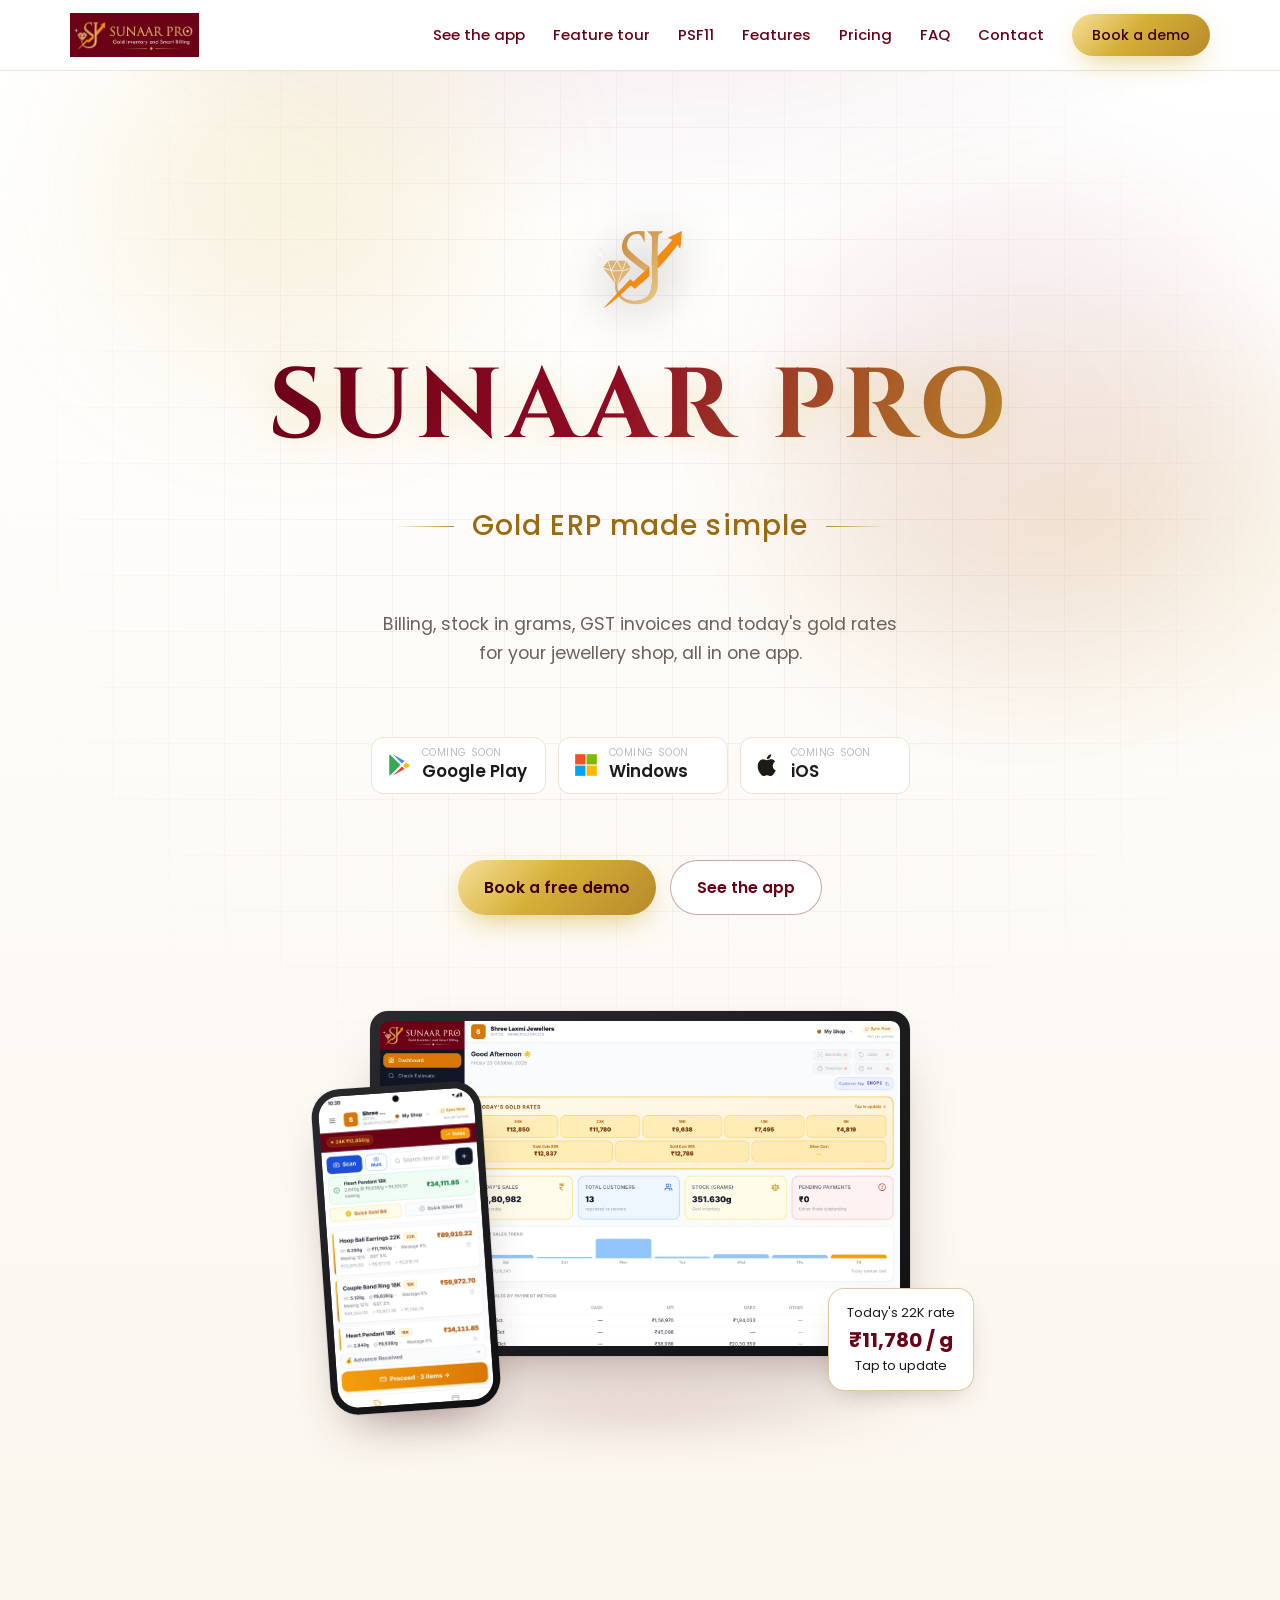
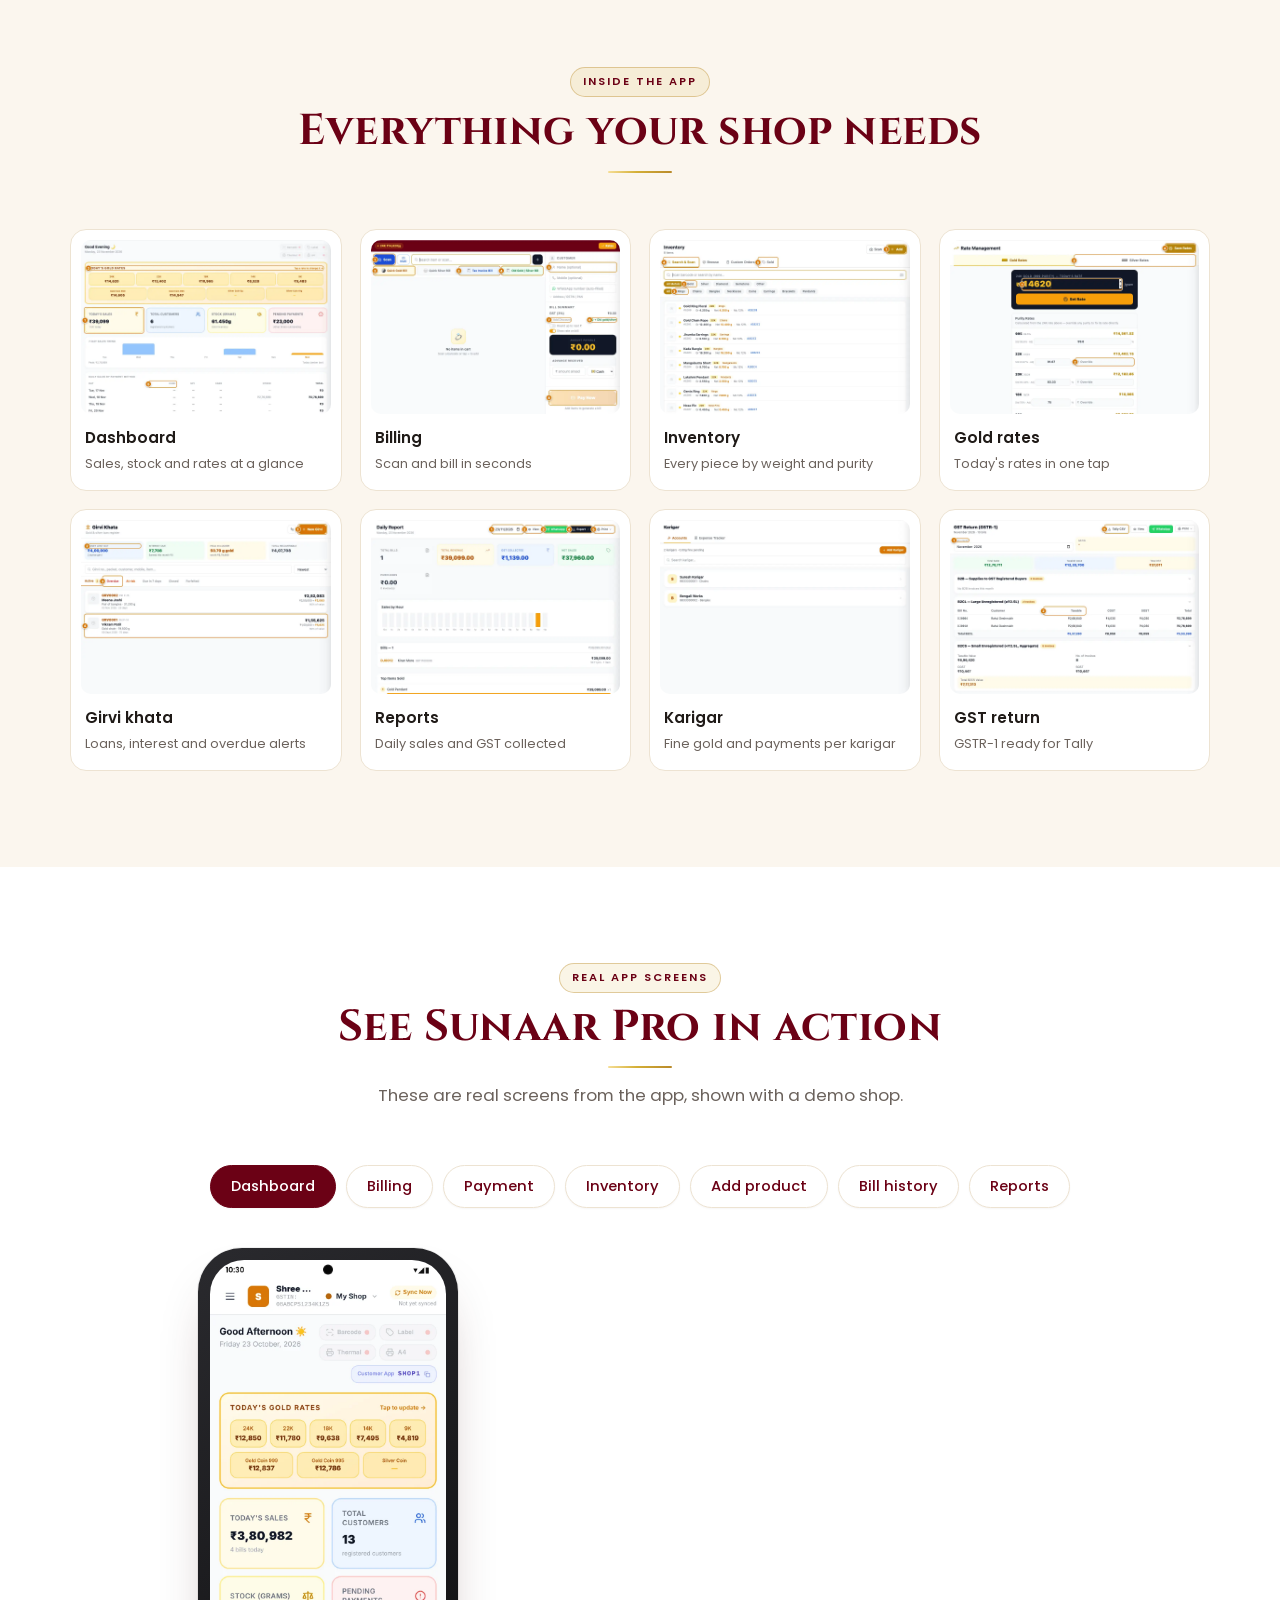
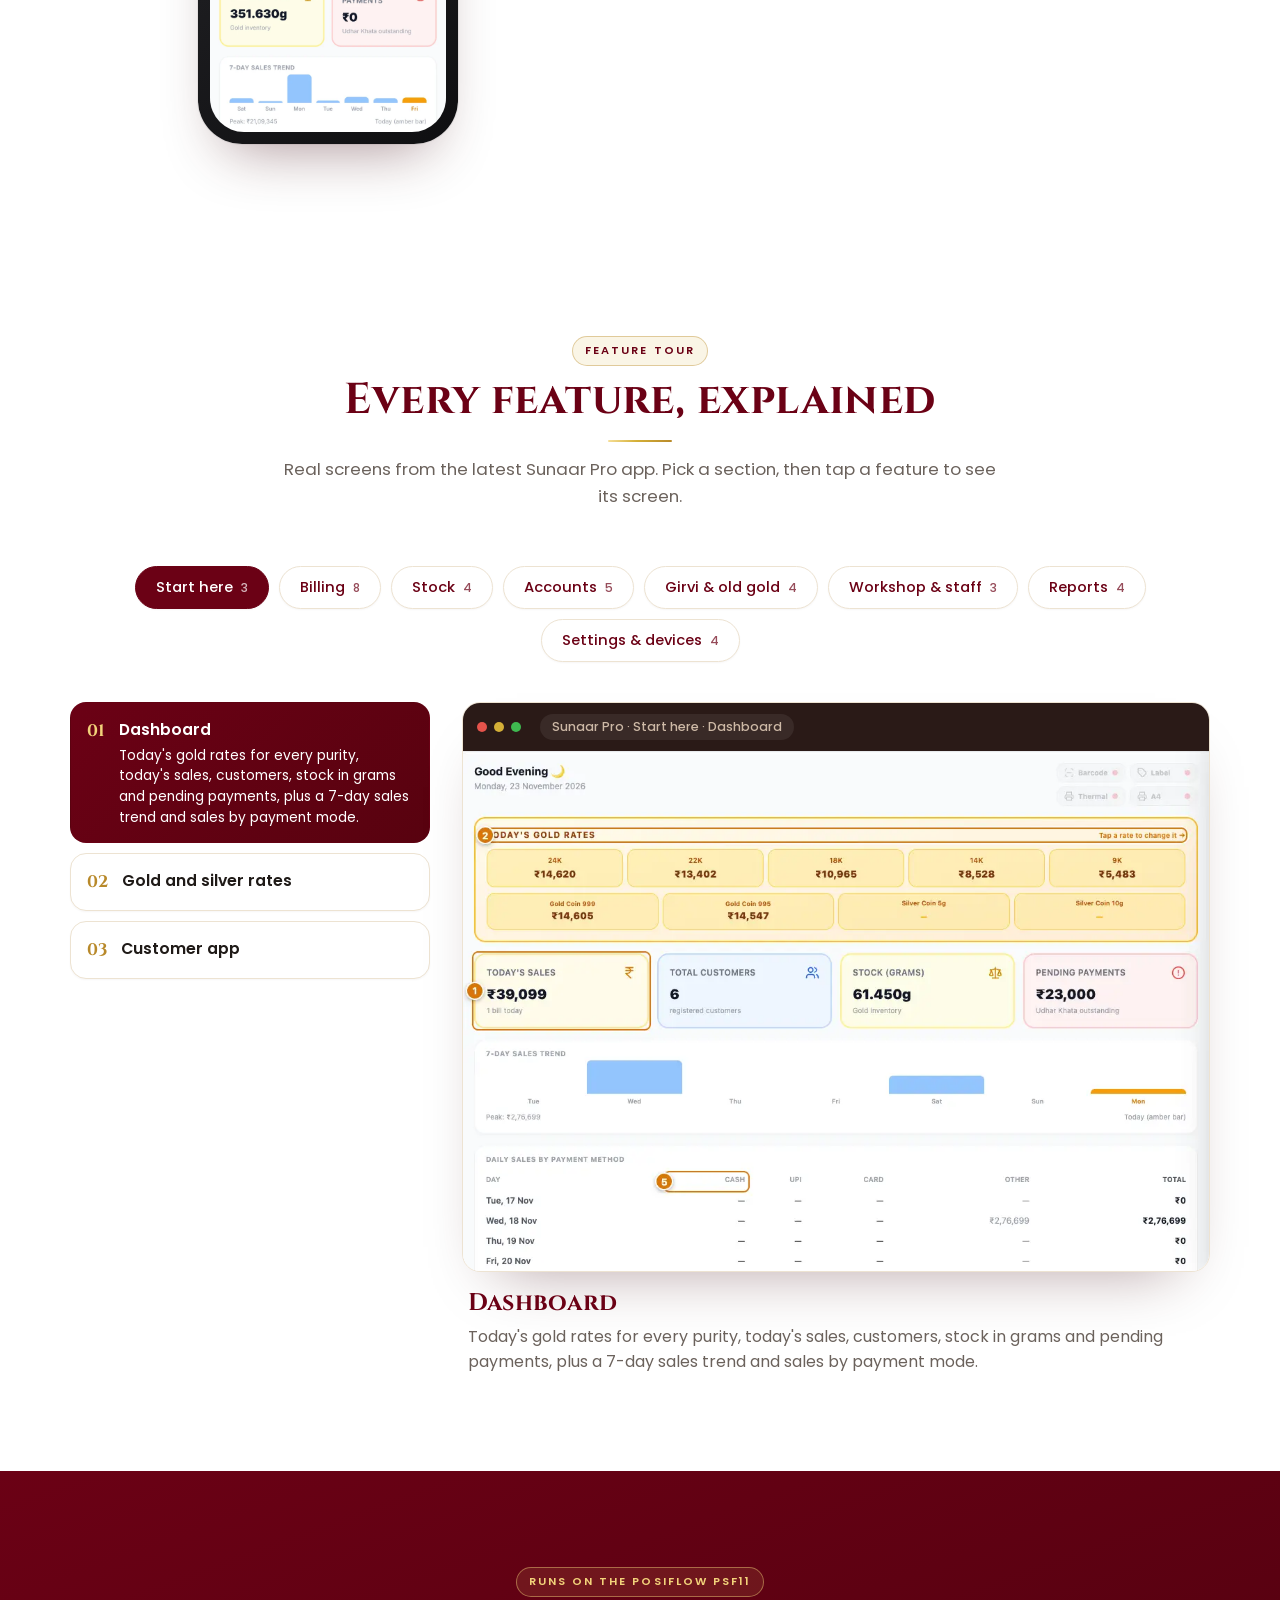
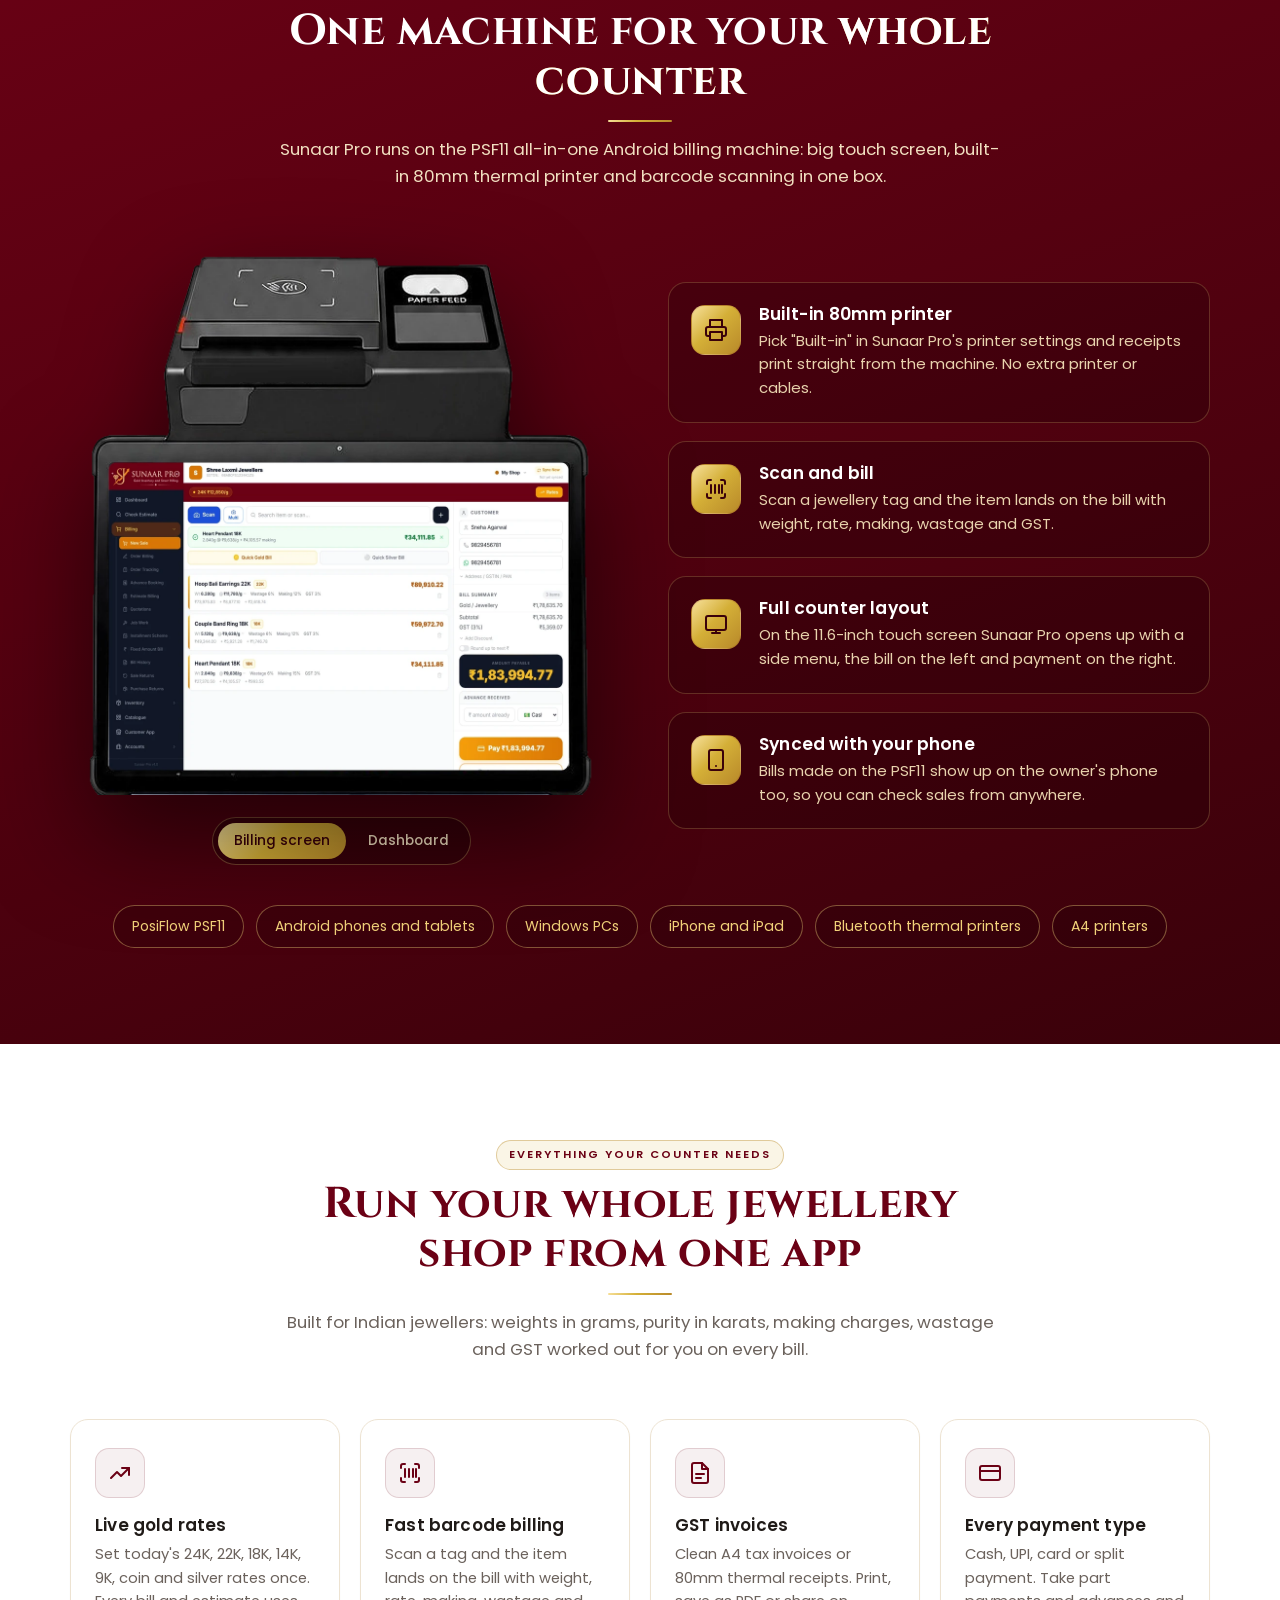
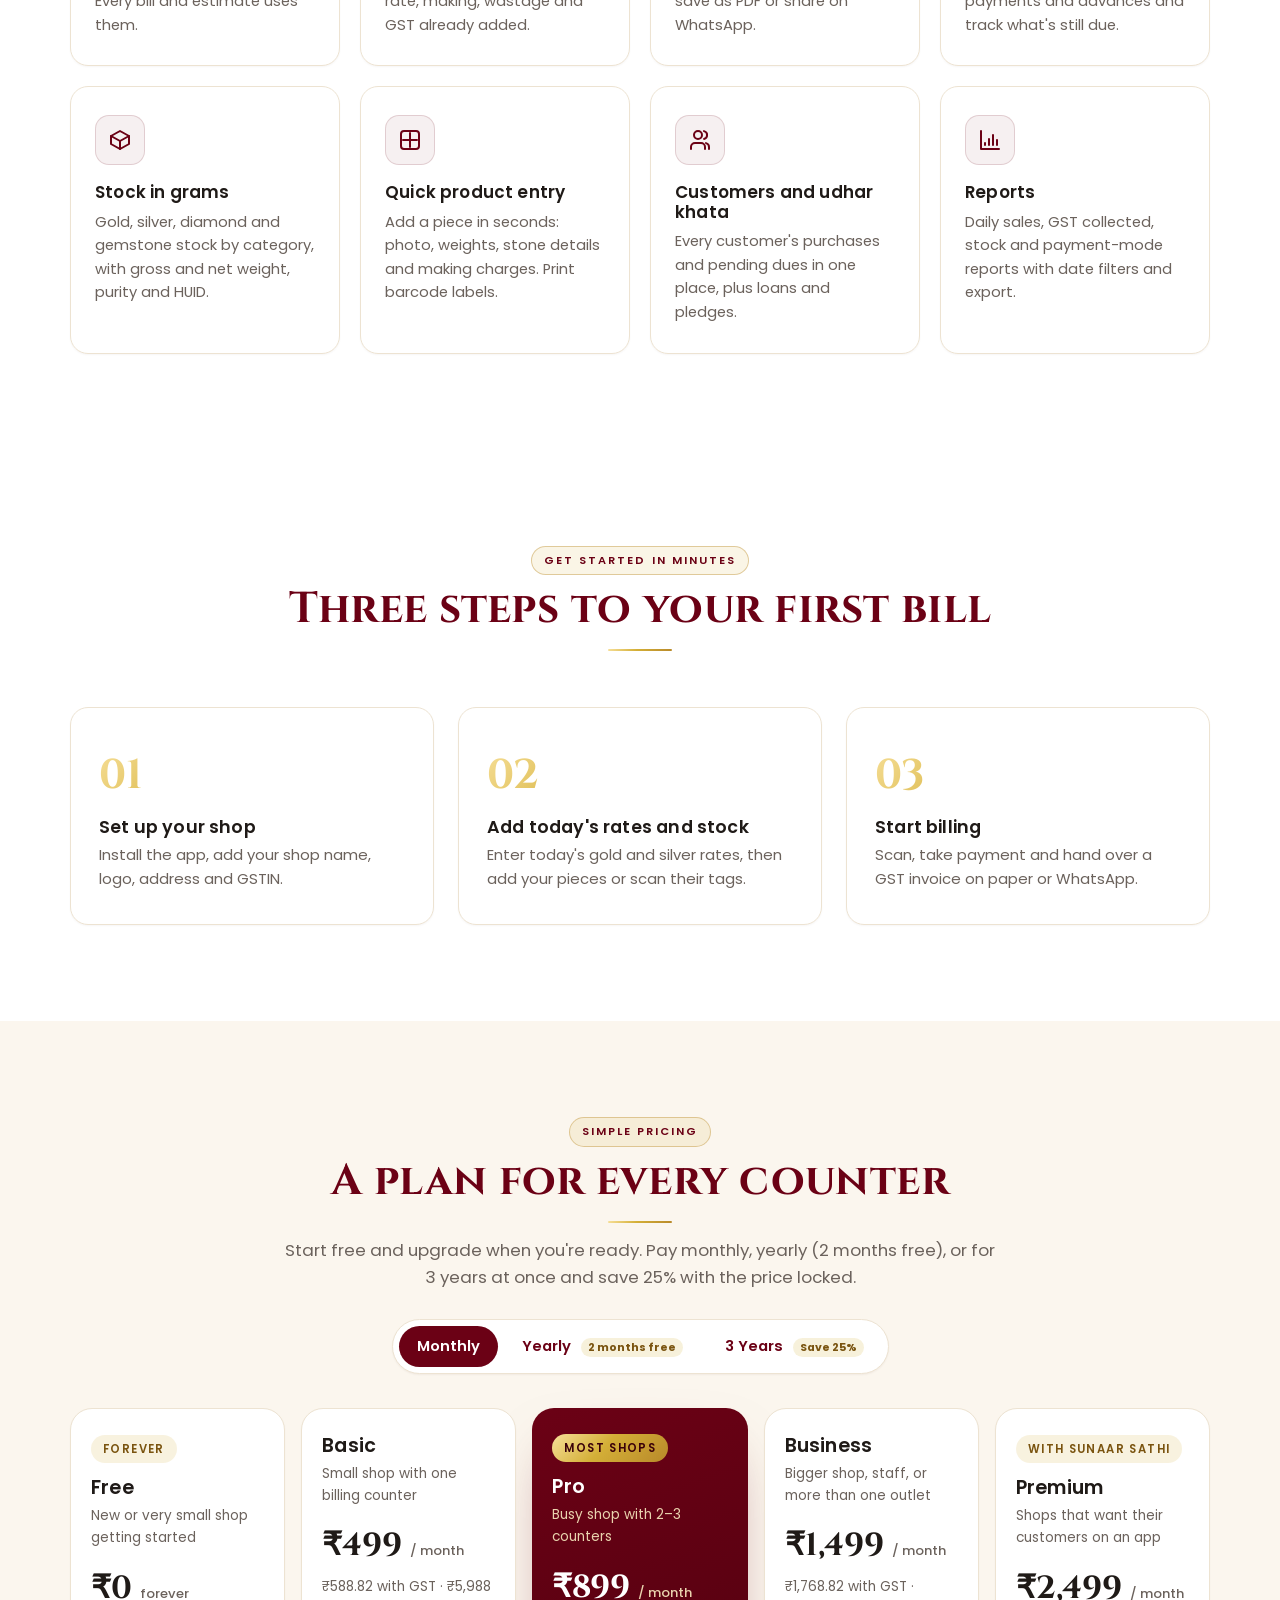
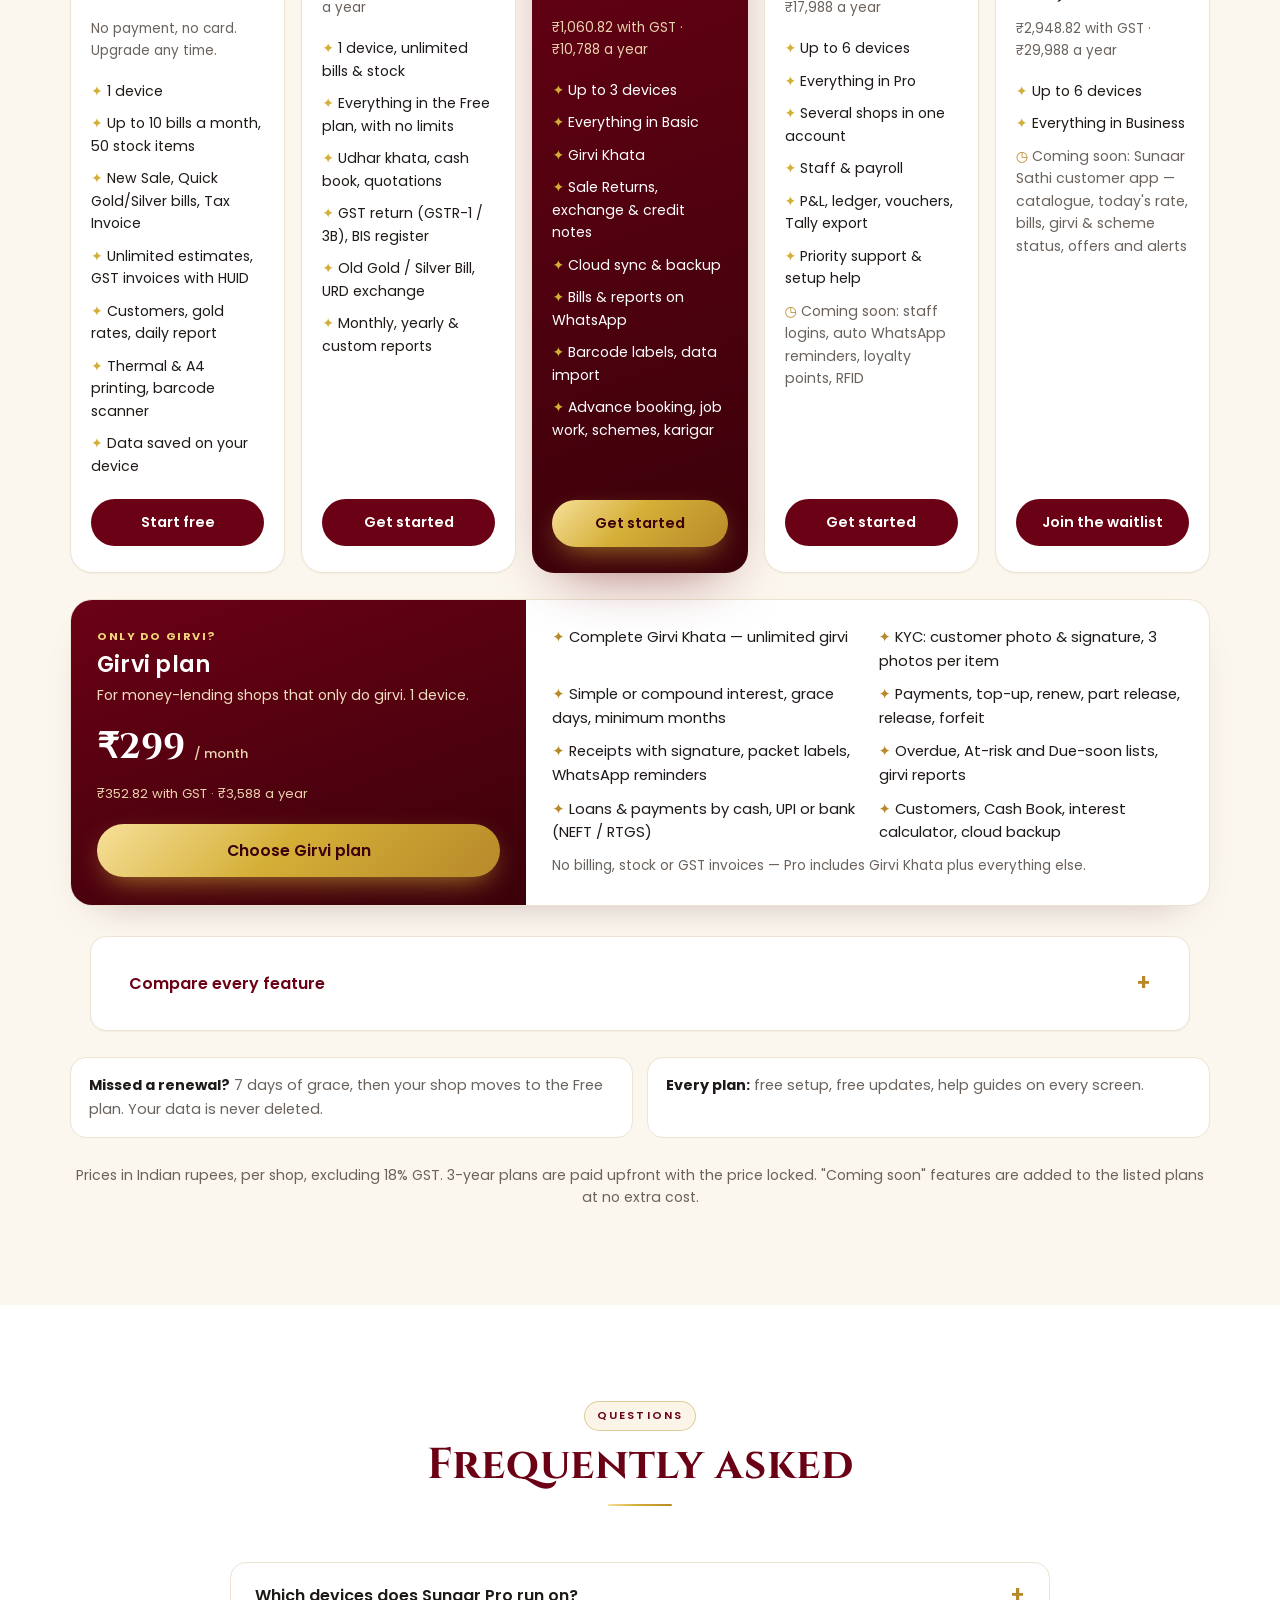
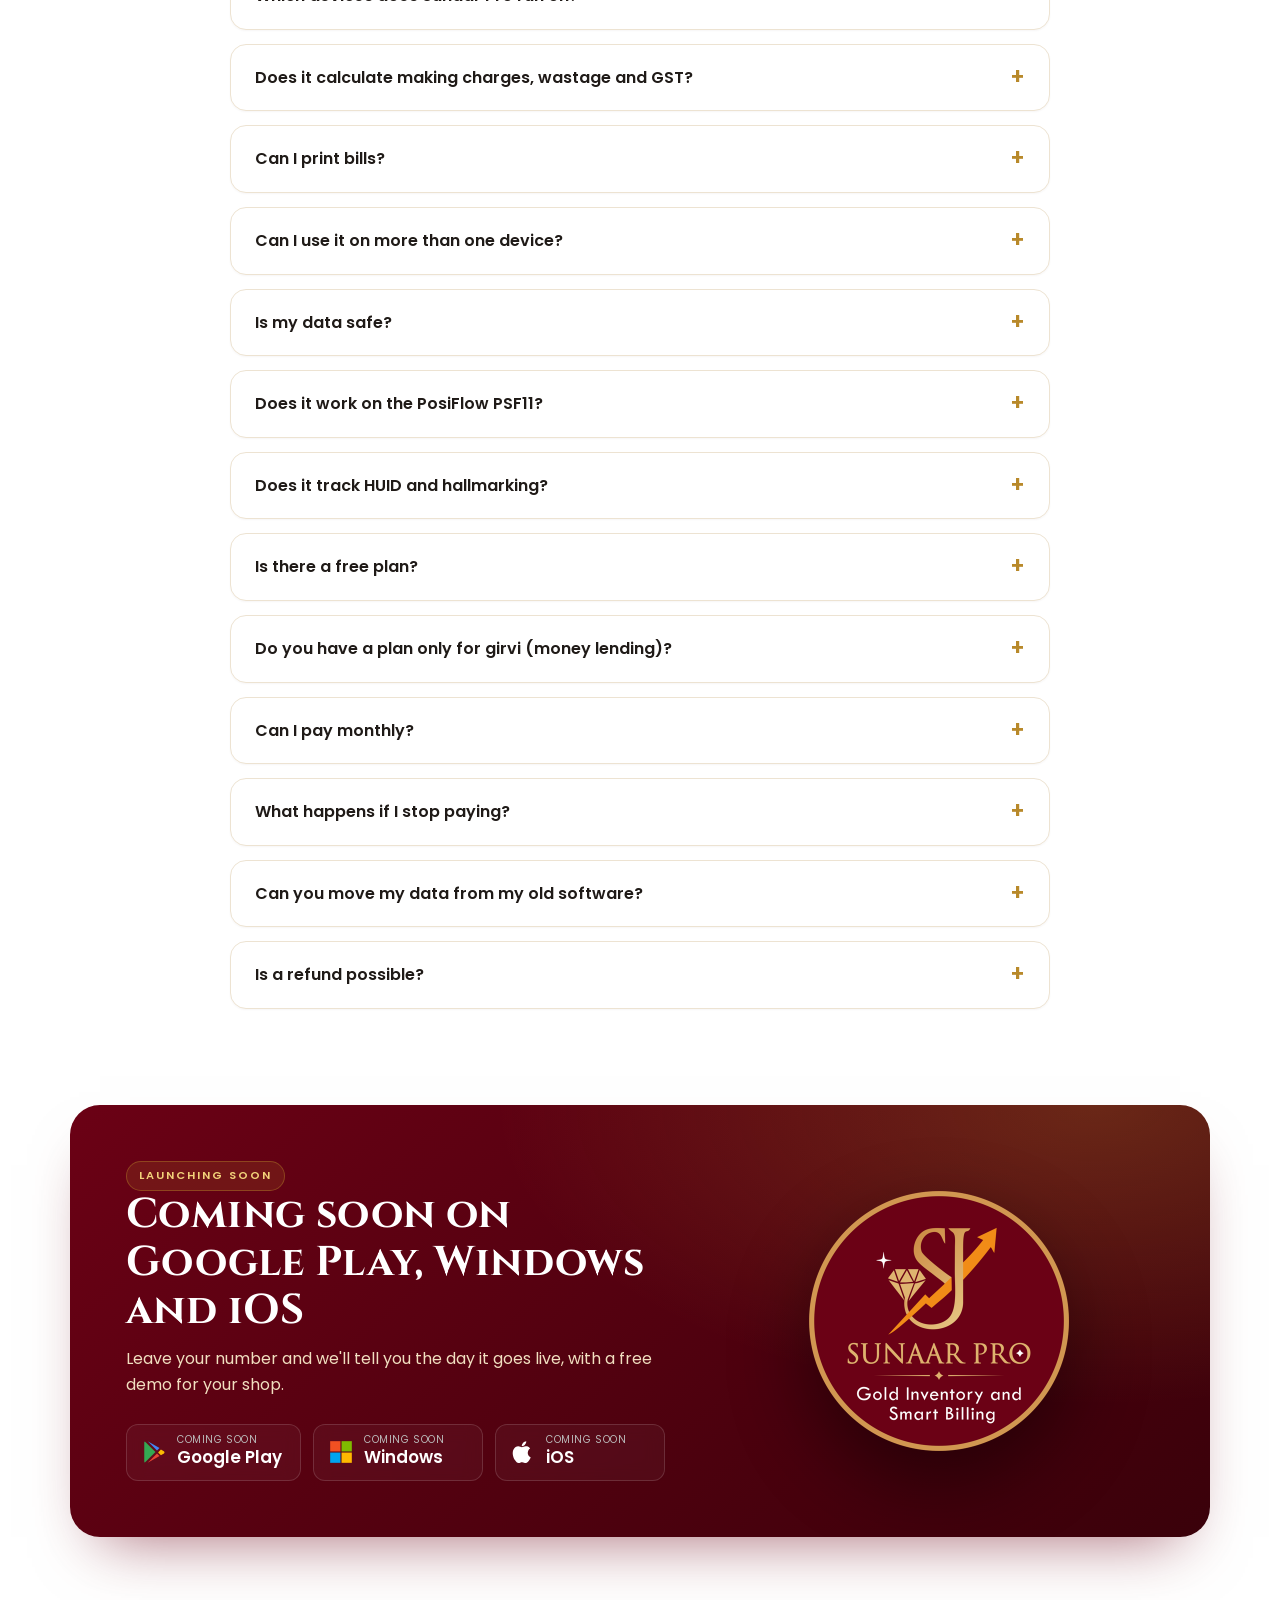
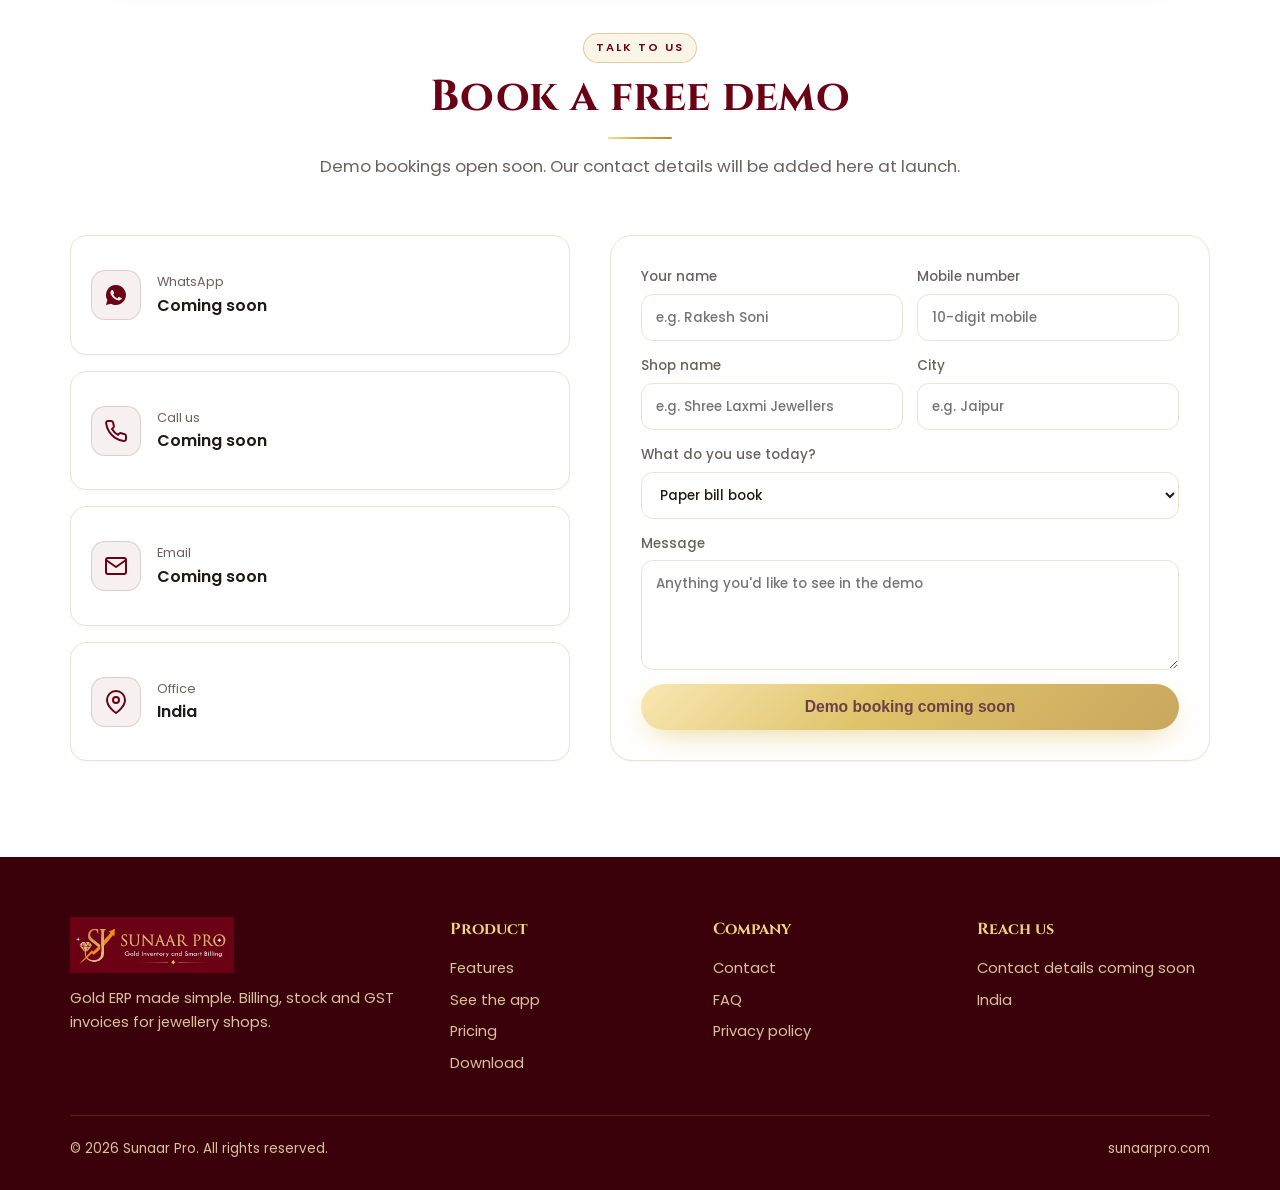
==== index.html @ 827b1c93 "Pricing: separate Girvi plan card (₹299/m · ₹2,990/y · ₹7,990/3y) and FAQ Co-Authored-By: Claude Opu" ====
<!doctype html>
<html lang="en">
<head>
<meta charset="utf-8">
<meta name="viewport" content="width=device-width,initial-scale=1">
<title>Sunaar Pro | Gold ERP made simple</title>
<meta name="description" content="Sunaar Pro is the billing, stock and GST invoice app for jewellery shops. Live gold rates, barcode billing, HUID stock, udhar khata and reports on Android, Windows and iOS. Coming soon.">
<meta name="theme-color" content="#58020F">
<link rel="canonical" href="https://sunaarpro.com/">
<meta property="og:title" content="Sunaar Pro | Gold ERP made simple">
<meta property="og:description" content="Billing, stock and GST invoices for jewellery shops.">
<meta property="og:image" content="https://sunaarpro.com/assets/og-image.jpg">
<meta property="og:url" content="https://sunaarpro.com/">
<link rel="icon" href="assets/favicon.png">
<link rel="apple-touch-icon" href="assets/apple-touch-icon.png">
<link rel="preconnect" href="https://fonts.googleapis.com">
<link rel="preconnect" href="https://fonts.gstatic.com" crossorigin>
<link href="https://fonts.googleapis.com/css2?family=Cinzel:wght@600;700&family=Poppins:wght@400;500;600&display=swap" rel="stylesheet">
<link rel="stylesheet" href="styles.css?v=4">
</head>
<body>

<div class="progress" id="progress"></div>
<header class="nav" id="nav">
  <div class="wrap">
    <a class="brand" href="#top" aria-label="Sunaar Pro home"><img src="assets/logo-wide.png" alt="Sunaar Pro, Gold Inventory and Smart Billing"></a>
    <nav class="nav-links" id="navlinks">
      <a href="#app">See the app</a>
      <a href="#tour">Feature tour</a>
      <a href="#psf11">PSF11</a>
      <a href="#features">Features</a>
      <a href="#pricing">Pricing</a>
      <a href="#faq">FAQ</a>
      <a href="#contact">Contact</a>
      <a class="btn btn-gold" href="#contact">Book a demo</a>
    </nav>
    <button class="menu-btn" aria-label="Open menu" onclick="document.getElementById('navlinks').classList.toggle('open')">
      <svg viewBox="0 0 24 24" fill="none" stroke="currentColor" stroke-width="2" stroke-linecap="round"><path d="M4 7h16M4 12h16M4 17h16"/></svg>
    </button>
  </div>
</header>

<main id="top">
<!-- HERO -->
<section class="hero">
  <span class="orb o1"></span><span class="orb o2"></span><span class="hero-grid"></span>
  <div class="wrap hero-center">
    <img class="hero-emblem" src="assets/emblem.png" alt="" width="600" height="553">
    <h1 class="hero-title"><span class="gold-text">SUNAAR PRO</span></h1>
    <div class="hero-tagline"><span class="line"></span><span>Gold ERP made simple</span><span class="line"></span></div>
    <p class="lead">Billing, stock in grams, GST invoices and today's gold rates for your jewellery shop, all in one app.</p>
    <div class="stores"><a class="store" href="#download"><svg viewBox="0 0 24 24"><path fill="#34A853" d="M3.6 2.2 13.4 12l-9.8 9.8c-.4-.2-.6-.6-.6-1.1V3.3c0-.5.2-.9.6-1.1Z"/><path fill="#FBBC04" d="m18.4 9.8 2.7 1.5c.8.5.8 1.6 0 2.1l-2.7 1.5-2.6-2.5Z"/><path fill="#EA4335" d="m14.8 13.4 2.3 2.3-10.9 6.2Z"/><path fill="#4285F4" d="m6.2 2.1 10.9 6.2-2.3 2.3Z"/></svg><span><small>COMING SOON</small><b>Google Play</b></span></a><a class="store" href="#download"><svg viewBox="0 0 24 24"><path fill="#F25022" d="M2 2h9.5v9.5H2z"/><path fill="#7FBA00" d="M12.5 2H22v9.5h-9.5z"/><path fill="#00A4EF" d="M2 12.5h9.5V22H2z"/><path fill="#FFB900" d="M12.5 12.5H22V22h-9.5z"/></svg><span><small>COMING SOON</small><b>Windows</b></span></a><a class="store" href="#download"><svg viewBox="0 0 24 24" fill="#fff"><path d="M16.4 12.7c0-2.6 2.1-3.8 2.2-3.9-1.2-1.8-3.1-2-3.7-2-1.6-.2-3.1.9-3.9.9-.8 0-2-.9-3.4-.9-1.7 0-3.3 1-4.2 2.6-1.8 3.1-.5 7.7 1.3 10.2.9 1.2 1.9 2.6 3.2 2.6 1.3-.1 1.8-.8 3.3-.8 1.6 0 2 .8 3.4.8 1.4 0 2.3-1.3 3.1-2.5 1-1.4 1.4-2.8 1.4-2.9-.1 0-2.7-1-2.7-4.1ZM13.9 5.1c.7-.9 1.2-2 1.1-3.1-1 0-2.3.7-3 1.6-.7.8-1.2 1.9-1.1 3 1.1.1 2.3-.6 3-1.5Z"/></svg><span><small>COMING SOON</small><b>iOS</b></span></a></div>
    <div class="cta">
      <a class="btn btn-gold" href="#contact">Book a free demo</a>
      <a class="btn btn-ghost" href="#app">See the app</a>
    </div>
    <div class="stage" aria-hidden="true">
      <div class="tablet"><img src="assets/tab-dashboard.webp" alt=""></div>
      <div class="phone"><img src="assets/phone-billing.webp" alt=""></div>
      <div class="rate-chip">Today's 22K rate<b>₹11,780 / g</b>Tap to update</div>
    </div>
  </div>
</section>

<!-- SCREENS GRID -->
<section class="shots" aria-label="App screens">
  <div class="wrap">
    <div class="sec-head reveal"><span class="eyebrow">Inside the app</span><h2>Everything your shop needs</h2></div>
    <div class="shot-grid">
    <figure class="shot reveal"><div class="shot-img"><img src="assets/tour/dashboard.webp" alt="Sunaar Pro Dashboard screen" loading="lazy"></div><figcaption><b>Dashboard</b><span>Sales, stock and rates at a glance</span></figcaption></figure>
    <figure class="shot reveal"><div class="shot-img"><img src="assets/tour/billing.webp" alt="Sunaar Pro Billing screen" loading="lazy"></div><figcaption><b>Billing</b><span>Scan and bill in seconds</span></figcaption></figure>
    <figure class="shot reveal"><div class="shot-img"><img src="assets/tour/inventory.webp" alt="Sunaar Pro Inventory screen" loading="lazy"></div><figcaption><b>Inventory</b><span>Every piece by weight and purity</span></figcaption></figure>
    <figure class="shot reveal"><div class="shot-img"><img src="assets/tour/rates.webp" alt="Sunaar Pro Gold rates screen" loading="lazy"></div><figcaption><b>Gold rates</b><span>Today's rates in one tap</span></figcaption></figure>
    <figure class="shot reveal"><div class="shot-img"><img src="assets/tour/girvi.webp" alt="Sunaar Pro Girvi khata screen" loading="lazy"></div><figcaption><b>Girvi khata</b><span>Loans, interest and overdue alerts</span></figcaption></figure>
    <figure class="shot reveal"><div class="shot-img"><img src="assets/tour/reports-daily.webp" alt="Sunaar Pro Reports screen" loading="lazy"></div><figcaption><b>Reports</b><span>Daily sales and GST collected</span></figcaption></figure>
    <figure class="shot reveal"><div class="shot-img"><img src="assets/tour/karigar.webp" alt="Sunaar Pro Karigar screen" loading="lazy"></div><figcaption><b>Karigar</b><span>Fine gold and payments per karigar</span></figcaption></figure>
    <figure class="shot reveal"><div class="shot-img"><img src="assets/tour/gst-return.webp" alt="Sunaar Pro GST return screen" loading="lazy"></div><figcaption><b>GST return</b><span>GSTR-1 ready for Tally</span></figcaption></figure>
    </div>
  </div>
</section>

<!-- SHOWCASE -->
<section class="showcase" id="app">
  <div class="wrap">
    <div class="sec-head reveal">
      <span class="eyebrow">Real app screens</span>
      <h2>See Sunaar Pro in action</h2>
      <p>These are real screens from the app, shown with a demo shop.</p>
    </div>
    <div class="tabs" role="tablist" id="tabs"></div>
    <div class="show-grid">
      <div class="show-phone"><img id="showImg" src="assets/phone-dashboard.webp" alt="Sunaar Pro dashboard screen" width="664" height="1328"></div>
      <div class="show-text reveal">
        <h3 id="showTitle"></h3>
        <p id="showDesc"></p>
        <ul class="ticks" id="showTicks"></ul>
      </div>
    </div>
  </div>
</section>

<!-- FEATURE TOUR -->
<section class="tour" id="tour">
  <div class="wrap">
    <div class="sec-head reveal">
      <span class="eyebrow">Feature tour</span>
      <h2>Every feature, explained</h2>
      <p>Real screens from the latest Sunaar Pro app. Pick a section, then tap a feature to see its screen.</p>
    </div>
    <div class="tabs" id="tourTabs" role="tablist"></div>
    <div class="tour-wrap">
      <ol class="tour-list" id="tourList"></ol>
      <div class="tour-view">
        <div class="tour-frame"><span class="dots"><i></i><i></i><i></i><b id="tourUrl">Sunaar Pro</b></span><img id="tourImg" src="assets/tour/dashboard.webp" alt="" width="1072" height="748"></div>
        <div class="tour-caption"><h3 id="tourTitle"></h3><p id="tourDesc"></p></div>
      </div>
    </div>
  </div>
</section>

<!-- PSF11 -->
<section class="bigscreen" id="psf11">
  <div class="wrap">
    <div class="sec-head reveal">
      <span class="eyebrow" style="color:var(--gold-2)">Runs on the PosiFlow PSF11</span>
      <h2>One machine for your <span class="gold-text">whole counter</span></h2>
      <p>Sunaar Pro runs on the PSF11 all-in-one Android billing machine: big touch screen, built-in 80mm thermal printer and barcode scanning in one box.</p>
    </div>
    <div class="psf-grid">
      <div class="psf-photo reveal">
        <img id="psfImg" src="assets/psf11-billing.webp" alt="PosiFlow PSF11 billing machine running the Sunaar Pro billing screen" width="1068" height="1128">
        <div class="psf-switch"><button class="active" data-psf="billing">Billing screen</button><button data-psf="dashboard">Dashboard</button></div>
      </div>
      <div class="psf-points">
        <div class="psf-point reveal"><div class="ico"><svg viewBox="0 0 24 24" fill="none" stroke="currentColor" stroke-width="2" stroke-linecap="round" stroke-linejoin="round"><path d="M6 9V2h12v7"/><path d="M6 18H4a2 2 0 0 1-2-2v-5a2 2 0 0 1 2-2h16a2 2 0 0 1 2 2v5a2 2 0 0 1-2 2h-2"/><rect x="6" y="14" width="12" height="8"/></svg></div><div><h3>Built-in 80mm printer</h3><p>Pick "Built-in" in Sunaar Pro's printer settings and receipts print straight from the machine. No extra printer or cables.</p></div></div>
        <div class="psf-point reveal"><div class="ico"><svg viewBox="0 0 24 24" fill="none" stroke="currentColor" stroke-width="2" stroke-linecap="round" stroke-linejoin="round"><path d="M3 7V5a2 2 0 0 1 2-2h2M17 3h2a2 2 0 0 1 2 2v2M21 17v2a2 2 0 0 1-2 2h-2M7 21H5a2 2 0 0 1-2-2v-2"/><path d="M7 8v8M11 8v8M15 8v8M18 8v8"/></svg></div><div><h3>Scan and bill</h3><p>Scan a jewellery tag and the item lands on the bill with weight, rate, making, wastage and GST.</p></div></div>
        <div class="psf-point reveal"><div class="ico"><svg viewBox="0 0 24 24" fill="none" stroke="currentColor" stroke-width="2" stroke-linecap="round" stroke-linejoin="round"><rect x="2" y="4" width="20" height="14" rx="2"/><path d="M8 21h8M12 18v3"/></svg></div><div><h3>Full counter layout</h3><p>On the 11.6-inch touch screen Sunaar Pro opens up with a side menu, the bill on the left and payment on the right.</p></div></div>
        <div class="psf-point reveal"><div class="ico"><svg viewBox="0 0 24 24" fill="none" stroke="currentColor" stroke-width="2" stroke-linecap="round" stroke-linejoin="round"><path d="M17 2H7a2 2 0 0 0-2 2v16a2 2 0 0 0 2 2h10a2 2 0 0 0 2-2V4a2 2 0 0 0-2-2Z"/><path d="M12 18h.01"/></svg></div><div><h3>Synced with your phone</h3><p>Bills made on the PSF11 show up on the owner's phone too, so you can check sales from anywhere.</p></div></div>
      </div>
    </div>
    <div class="chips">
      <span>PosiFlow PSF11</span><span>Android phones and tablets</span><span>Windows PCs</span><span>iPhone and iPad</span><span>Bluetooth thermal printers</span><span>A4 printers</span>
    </div>
  </div>
</section>

<!-- FEATURES -->
<section id="features">
  <div class="wrap">
    <div class="sec-head reveal">
      <span class="eyebrow">Everything your counter needs</span>
      <h2>Run your whole jewellery shop from one app</h2>
      <p>Built for Indian jewellers: weights in grams, purity in karats, making charges, wastage and GST worked out for you on every bill.</p>
    </div>
    <div class="features">
      <div class="card reveal"><div class="ico"><svg viewBox="0 0 24 24" fill="none" stroke="currentColor" stroke-width="2" stroke-linecap="round" stroke-linejoin="round"><path d="M3 17l6-6 4 4 8-8"/><path d="M14 7h7v7"/></svg></div><h3>Live gold rates</h3><p>Set today's 24K, 22K, 18K, 14K, 9K, coin and silver rates once. Every bill and estimate uses them.</p></div>
      <div class="card reveal"><div class="ico"><svg viewBox="0 0 24 24" fill="none" stroke="currentColor" stroke-width="2" stroke-linecap="round" stroke-linejoin="round"><path d="M3 7V5a2 2 0 0 1 2-2h2M17 3h2a2 2 0 0 1 2 2v2M21 17v2a2 2 0 0 1-2 2h-2M7 21H5a2 2 0 0 1-2-2v-2"/><path d="M7 8v8M11 8v8M15 8v8M18 8v8"/></svg></div><h3>Fast barcode billing</h3><p>Scan a tag and the item lands on the bill with weight, rate, making, wastage and GST already added.</p></div>
      <div class="card reveal"><div class="ico"><svg viewBox="0 0 24 24" fill="none" stroke="currentColor" stroke-width="2" stroke-linecap="round" stroke-linejoin="round"><path d="M14 2H6a2 2 0 0 0-2 2v16a2 2 0 0 0 2 2h12a2 2 0 0 0 2-2V8z"/><path d="M14 2v6h6M8 13h8M8 17h5"/></svg></div><h3>GST invoices</h3><p>Clean A4 tax invoices or 80mm thermal receipts. Print, save as PDF or share on WhatsApp.</p></div>
      <div class="card reveal"><div class="ico"><svg viewBox="0 0 24 24" fill="none" stroke="currentColor" stroke-width="2" stroke-linecap="round" stroke-linejoin="round"><rect x="2" y="5" width="20" height="14" rx="2"/><path d="M2 10h20"/></svg></div><h3>Every payment type</h3><p>Cash, UPI, card or split payment. Take part payments and advances and track what's still due.</p></div>
      <div class="card reveal"><div class="ico"><svg viewBox="0 0 24 24" fill="none" stroke="currentColor" stroke-width="2" stroke-linecap="round" stroke-linejoin="round"><path d="M21 8 12 3 3 8v8l9 5 9-5z"/><path d="M3 8l9 5 9-5M12 13v8"/></svg></div><h3>Stock in grams</h3><p>Gold, silver, diamond and gemstone stock by category, with gross and net weight, purity and HUID.</p></div>
      <div class="card reveal"><div class="ico"><svg viewBox="0 0 24 24" fill="none" stroke="currentColor" stroke-width="2" stroke-linecap="round" stroke-linejoin="round"><path d="M12 5v14M5 12h14"/><rect x="3" y="3" width="18" height="18" rx="3"/></svg></div><h3>Quick product entry</h3><p>Add a piece in seconds: photo, weights, stone details and making charges. Print barcode labels.</p></div>
      <div class="card reveal"><div class="ico"><svg viewBox="0 0 24 24" fill="none" stroke="currentColor" stroke-width="2" stroke-linecap="round" stroke-linejoin="round"><path d="M17 21v-2a4 4 0 0 0-4-4H7a4 4 0 0 0-4 4v2"/><circle cx="10" cy="7" r="4"/><path d="M21 21v-2a4 4 0 0 0-3-3.9M16 3.1a4 4 0 0 1 0 7.8"/></svg></div><h3>Customers and udhar khata</h3><p>Every customer's purchases and pending dues in one place, plus loans and pledges.</p></div>
      <div class="card reveal"><div class="ico"><svg viewBox="0 0 24 24" fill="none" stroke="currentColor" stroke-width="2" stroke-linecap="round" stroke-linejoin="round"><path d="M3 3v18h18"/><path d="M7 15v2M11 11v6M15 7v10M19 12v5"/></svg></div><h3>Reports</h3><p>Daily sales, GST collected, stock and payment-mode reports with date filters and export.</p></div>
    </div>
  </div>
</section>

<!-- STEPS -->
<section>
  <div class="wrap">
    <div class="sec-head reveal">
      <span class="eyebrow">Get started in minutes</span>
      <h2>Three steps to your first bill</h2>
    </div>
    <div class="steps">
      <div class="step reveal"><h3>Set up your shop</h3><p>Install the app, add your shop name, logo, address and GSTIN.</p></div>
      <div class="step reveal"><h3>Add today's rates and stock</h3><p>Enter today's gold and silver rates, then add your pieces or scan their tags.</p></div>
      <div class="step reveal"><h3>Start billing</h3><p>Scan, take payment and hand over a GST invoice on paper or WhatsApp.</p></div>
    </div>
  </div>
</section>

<!-- PRICING -->
<section id="pricing" style="background:var(--cream-2)">
  <div class="wrap">
    <div class="sec-head reveal">
      <span class="eyebrow">Simple pricing</span>
      <h2>A plan for every counter</h2>
      <p>Start free and upgrade when you're ready. Pay monthly, yearly (2 months free), or for 3 years at once and save 25% with the price locked.</p>
    </div>
    <div class="bill-switch reveal" role="group" aria-label="Billing period">
      <button type="button" data-period="m" aria-pressed="true">Monthly</button>
      <button type="button" data-period="y" aria-pressed="false">Yearly <span>2 months free</span></button>
      <button type="button" data-period="t" aria-pressed="false">3 Years <span>Save 25%</span></button>
    </div>
    <div class="plans five">
      <div class="plan reveal">
        <span class="tag tag-plain">Forever</span>
        <h3>Free</h3>
        <p class="for">New or very small shop getting started</p>
        <div class="price" data-m="0" data-y="0" data-t="0"></div><div class="per" data-m="0" data-y="0" data-t="0"></div>
        <ul><li>1 device</li><li>Up to 10 bills a month, 50 stock items</li><li>New Sale, Quick Gold/Silver bills, Tax Invoice</li><li>Unlimited estimates, GST invoices with HUID</li><li>Customers, gold rates, daily report</li><li>Thermal &amp; A4 printing, barcode scanner</li><li>Data saved on your device</li></ul>
        <a class="btn btn-maroon" href="#contact">Start free</a>
      </div>
      <div class="plan reveal">
        <h3>Basic</h3>
        <p class="for">Small shop with one billing counter</p>
        <div class="price" data-m="499" data-y="4990" data-t="13490"></div><div class="per" data-m="499" data-y="4990" data-t="13490"></div>
        <ul><li>1 device, unlimited bills &amp; stock</li><li>Everything in the Free plan, with no limits</li><li>Udhar khata, cash book, quotations</li><li>GST return (GSTR-1 / 3B), BIS register</li><li>Old Gold / Silver Bill, URD exchange</li><li>Monthly, yearly &amp; custom reports</li></ul>
        <a class="btn btn-maroon" href="#contact">Get started</a>
      </div>
      <div class="plan best reveal">
        <span class="tag">Most shops</span>
        <h3>Pro</h3>
        <p class="for">Busy shop with 2–3 counters</p>
        <div class="price" data-m="899" data-y="8990" data-t="23990"></div><div class="per" data-m="899" data-y="8990" data-t="23990"></div>
        <ul><li>Up to 3 devices</li><li>Everything in Basic</li><li>Girvi Khata</li><li>Sale Returns, exchange &amp; credit notes</li><li>Cloud sync &amp; backup</li><li>Bills &amp; reports on WhatsApp</li><li>Barcode labels, data import</li><li>Advance booking, job work, schemes, karigar</li></ul>
        <a class="btn btn-gold" href="#contact">Get started</a>
      </div>
      <div class="plan reveal">
        <h3>Business</h3>
        <p class="for">Bigger shop, staff, or more than one outlet</p>
        <div class="price" data-m="1499" data-y="14990" data-t="39990"></div><div class="per" data-m="1499" data-y="14990" data-t="39990"></div>
        <ul><li>Up to 6 devices</li><li>Everything in Pro</li><li>Several shops in one account</li><li>Staff &amp; payroll</li><li>P&amp;L, ledger, vouchers, Tally export</li><li>Priority support &amp; setup help</li><li class="soon">Coming soon: staff logins, auto WhatsApp reminders, loyalty points, RFID</li></ul>
        <a class="btn btn-maroon" href="#contact">Get started</a>
      </div>
      <div class="plan reveal">
        <span class="tag tag-plain">With Sunaar Sathi</span>
        <h3>Premium</h3>
        <p class="for">Shops that want their customers on an app</p>
        <div class="price" data-m="2499" data-y="24990" data-t="66990"></div><div class="per" data-m="2499" data-y="24990" data-t="66990"></div>
        <ul><li>Up to 6 devices</li><li>Everything in Business</li><li class="soon">Coming soon: Sunaar Sathi customer app — catalogue, today's rate, bills, girvi &amp; scheme status, offers and alerts</li></ul>
        <a class="btn btn-maroon" href="#contact">Join the waitlist</a>
      </div>
    </div>

    <div class="girvi-plan reveal">
      <div class="gp-left">
        <span class="gp-eyebrow">Only do girvi?</span>
        <h3>Girvi plan</h3>
        <p class="gp-for">For money-lending shops that only do girvi. 1 device.</p>
        <div class="price" data-m="299" data-y="2990" data-t="7990"></div><div class="per" data-m="299" data-y="2990" data-t="7990"></div>
        <a class="btn btn-gold" href="#contact">Choose Girvi plan</a>
      </div>
      <ul class="gp-list">
        <li>Complete Girvi Khata — unlimited girvi</li>
        <li>KYC: customer photo &amp; signature, 3 photos per item</li>
        <li>Simple or compound interest, grace days, minimum months</li>
        <li>Payments, top-up, renew, part release, release, forfeit</li>
        <li>Receipts with signature, packet labels, WhatsApp reminders</li>
        <li>Overdue, At-risk and Due-soon lists, girvi reports</li>
        <li>Loans &amp; payments by cash, UPI or bank (NEFT / RTGS)</li>
        <li>Customers, Cash Book, interest calculator, cloud backup</li>
        <li class="gp-note">No billing, stock or GST invoices — Pro includes Girvi Khata plus everything else.</li>
      </ul>
    </div>

    <details class="compare reveal">
      <summary>Compare every feature</summary>
      <div class="compare-box">
        <table>
          <thead><tr><th scope="col">Feature</th><th scope="col">Free</th><th scope="col">Basic</th><th scope="col" class="pick">Pro</th><th scope="col">Business</th><th scope="col">Premium</th></tr></thead>
          <tbody id="compareRows"></tbody>
        </table>
      </div>
    </details>

    <div class="plan-notes reveal">
      <div><b>Missed a renewal?</b> 7 days of grace, then your shop moves to the Free plan. Your data is never deleted.</div>
      <div><b>Every plan:</b> free setup, free updates, help guides on every screen.</div>
    </div>
    <p class="note">Prices in Indian rupees, per shop, excluding 18% GST. 3-year plans are paid upfront with the price locked. "Coming soon" features are added to the listed plans at no extra cost.</p>
  </div>
</section>

<!-- FAQ -->
<section id="faq">
  <div class="wrap">
    <div class="sec-head reveal">
      <span class="eyebrow">Questions</span>
      <h2>Frequently asked</h2>
    </div>
    <div class="faq">
      <details><summary>Which devices does Sunaar Pro run on?</summary><p>Android phones and tablets, Chromebooks, Android counter POS machines such as the PosiFlow PSF11, Windows PCs, and iPhone and iPad. It is coming soon on Google Play, Windows and iOS.</p></details>
      <details><summary>Does it calculate making charges, wastage and GST?</summary><p>Yes. Enter the weight and purity and Sunaar Pro works out the gold value from today's rate, then adds making charges, wastage, stone value and GST on every line of the bill.</p></details>
      <details><summary>Can I print bills?</summary><p>Yes. Print an A4 tax invoice, or an 80mm thermal receipt on a Bluetooth printer or the PSF11's built-in printer. You can also share the invoice PDF on WhatsApp.</p></details>
      <details><summary>Can I use it on more than one device?</summary><p>Yes. Your shop data syncs between your devices, so the counter tablet and the owner's phone show the same stock and bills.</p></details>
      <details><summary>Is my data safe?</summary><p>Your shop data is stored securely and only your shop's devices can see it. Read our <a href="privacy.html">privacy policy</a> for details.</p></details>
      <details><summary>Does it work on the PosiFlow PSF11?</summary><p>Yes. Sunaar Pro runs on the PSF11 all-in-one billing machine and prints receipts on its built-in 80mm thermal printer. Choose "Built-in" in the app&#39;s printer settings.</p></details>
      <details><summary>Does it track HUID and hallmarking?</summary><p>Yes. You can save the HUID with each piece and it appears on your stock list and invoices.</p></details>
      <details><summary>Is there a free plan?</summary><p>Yes. The Free plan costs nothing, forever: 1 device, up to 10 bills a month and 50 stock items, with billing, estimates, GST invoices and printing. Upgrade any time and all your bills and stock come with you.</p></details>
      <details><summary>Do you have a plan only for girvi (money lending)?</summary><p>Yes. The Girvi plan is ₹299 a month, ₹2,990 a year or ₹7,990 for 3 years (+GST): complete Girvi Khata with customer photo and signature, item photos, simple or compound interest, receipts, packet labels, reminders and cloud backup, on 1 device. Need billing too? Pro includes Girvi Khata plus everything else.</p></details>
      <details><summary>Can I pay monthly?</summary><p>Yes. Pay monthly, yearly (2 months free), or for 3 years at once (25% off, price locked). You can move to a longer period any time and your unused days carry over.</p></details>
      <details><summary>What happens if I stop paying?</summary><p>Nothing is deleted. After 7 days of grace your shop moves to the Free plan: you can still open, search and reprint every old bill. Renew and everything opens again.</p></details>
      <details><summary>Can you move my data from my old software?</summary><p>Yes, free. Export your stock, customers, girvi and old bills to Excel from your old software, and Sunaar Pro imports them.</p></details>
      <details><summary>Is a refund possible?</summary><p>Try Sunaar Pro on the Free plan first. Paid plans are not refunded once started, but you can upgrade any time by paying the difference.</p></details>
    </div>
  </div>
</section>

<!-- DOWNLOAD -->
<section class="download" id="download">
  <div class="wrap">
    <div class="dl-box reveal">
      <div>
        <span class="eyebrow" style="color:var(--gold-2)">Launching soon</span>
        <h2>Coming soon on Google Play, Windows and iOS</h2>
        <p>Leave your number and we'll tell you the day it goes live, with a free demo for your shop.</p>
        <div class="stores left"><a class="store" href="#download"><svg viewBox="0 0 24 24"><path fill="#34A853" d="M3.6 2.2 13.4 12l-9.8 9.8c-.4-.2-.6-.6-.6-1.1V3.3c0-.5.2-.9.6-1.1Z"/><path fill="#FBBC04" d="m18.4 9.8 2.7 1.5c.8.5.8 1.6 0 2.1l-2.7 1.5-2.6-2.5Z"/><path fill="#EA4335" d="m14.8 13.4 2.3 2.3-10.9 6.2Z"/><path fill="#4285F4" d="m6.2 2.1 10.9 6.2-2.3 2.3Z"/></svg><span><small>COMING SOON</small><b>Google Play</b></span></a><a class="store" href="#download"><svg viewBox="0 0 24 24"><path fill="#F25022" d="M2 2h9.5v9.5H2z"/><path fill="#7FBA00" d="M12.5 2H22v9.5h-9.5z"/><path fill="#00A4EF" d="M2 12.5h9.5V22H2z"/><path fill="#FFB900" d="M12.5 12.5H22V22h-9.5z"/></svg><span><small>COMING SOON</small><b>Windows</b></span></a><a class="store" href="#download"><svg viewBox="0 0 24 24" fill="#fff"><path d="M16.4 12.7c0-2.6 2.1-3.8 2.2-3.9-1.2-1.8-3.1-2-3.7-2-1.6-.2-3.1.9-3.9.9-.8 0-2-.9-3.4-.9-1.7 0-3.3 1-4.2 2.6-1.8 3.1-.5 7.7 1.3 10.2.9 1.2 1.9 2.6 3.2 2.6 1.3-.1 1.8-.8 3.3-.8 1.6 0 2 .8 3.4.8 1.4 0 2.3-1.3 3.1-2.5 1-1.4 1.4-2.8 1.4-2.9-.1 0-2.7-1-2.7-4.1ZM13.9 5.1c.7-.9 1.2-2 1.1-3.1-1 0-2.3.7-3 1.6-.7.8-1.2 1.9-1.1 3 1.1.1 2.3-.6 3-1.5Z"/></svg><span><small>COMING SOON</small><b>iOS</b></span></a></div>
      </div>
      <img class="dl-icon" src="assets/logo-round.png" alt="Sunaar Pro logo" width="520" height="520">
    </div>
  </div>
</section>

<!-- CONTACT -->
<section id="contact" style="padding-top:0">
  <div class="wrap">
    <div class="sec-head reveal">
      <span class="eyebrow">Talk to us</span>
      <h2>Book a free demo</h2>
      <p>Demo bookings open soon. Our contact details will be added here at launch.</p>
    </div>
    <div class="contact-grid">
      <div class="contact-list">
        <div class="contact-item"><div class="ico" style="margin:0"><svg viewBox="0 0 24 24" fill="currentColor"><path d="M12 2a10 10 0 0 0-8.6 15.1L2 22l5-1.3A10 10 0 1 0 12 2Zm5.3 14.1c-.2.6-1.3 1.2-1.8 1.3-.5 0-1 .2-3.3-.7-2.8-1.1-4.5-4-4.7-4.2-.1-.2-1.1-1.5-1.1-2.8 0-1.4.7-2 1-2.3.2-.3.5-.3.7-.3h.5c.2 0 .4 0 .6.5l.9 2.1c.1.2.1.4 0 .5l-.3.5-.4.5c-.1.1-.3.3-.1.6.2.3.7 1.2 1.6 2 1.1 1 2 1.3 2.3 1.4.3.1.5.1.6-.1l.9-1.1c.2-.3.4-.2.6-.1l2 1c.3.1.5.2.5.3.1.2.1.7-.1 1.3Z"/></svg></div><div><small>WhatsApp</small><b>Coming soon</b></div></div>
        <div class="contact-item"><div class="ico" style="margin:0"><svg viewBox="0 0 24 24" fill="none" stroke="currentColor" stroke-width="2" stroke-linecap="round" stroke-linejoin="round"><path d="M22 16.9v3a2 2 0 0 1-2.2 2 19.8 19.8 0 0 1-8.6-3.1 19.5 19.5 0 0 1-6-6A19.8 19.8 0 0 1 2.1 4.2 2 2 0 0 1 4.1 2h3a2 2 0 0 1 2 1.7c.1 1 .4 1.9.7 2.8a2 2 0 0 1-.5 2.1L8 9.9a16 16 0 0 0 6 6l1.3-1.3a2 2 0 0 1 2.1-.4c.9.3 1.8.6 2.8.7a2 2 0 0 1 1.7 2Z"/></svg></div><div><small>Call us</small><b>Coming soon</b></div></div>
        <div class="contact-item"><div class="ico" style="margin:0"><svg viewBox="0 0 24 24" fill="none" stroke="currentColor" stroke-width="2" stroke-linecap="round" stroke-linejoin="round"><rect x="2" y="4" width="20" height="16" rx="2"/><path d="m22 6-10 7L2 6"/></svg></div><div><small>Email</small><b>Coming soon</b></div></div>
        <div class="contact-item"><div class="ico" style="margin:0"><svg viewBox="0 0 24 24" fill="none" stroke="currentColor" stroke-width="2" stroke-linecap="round" stroke-linejoin="round"><path d="M21 10c0 7-9 13-9 13S3 17 3 10a9 9 0 0 1 18 0Z"/><circle cx="12" cy="10" r="3"/></svg></div><div><small>Office</small><b>India</b></div></div>
      </div>
      <form class="contact" id="demoForm">
        <div class="row">
          <label>Your name<input name="name" required placeholder="e.g. Rakesh Soni"></label>
          <label>Mobile number<input name="phone" type="tel" required placeholder="10-digit mobile"></label>
        </div>
        <div class="row">
          <label>Shop name<input name="shop" placeholder="e.g. Shree Laxmi Jewellers"></label>
          <label>City<input name="city" placeholder="e.g. Jaipur"></label>
        </div>
        <label>What do you use today?
          <select name="current"><option>Paper bill book</option><option>Excel or Tally</option><option>Another jewellery software</option><option>Nothing yet, new shop</option></select>
        </label>
        <label>Message<textarea name="msg" placeholder="Anything you'd like to see in the demo"></textarea></label>
        <button class="btn btn-gold" type="submit" style="justify-content:center" disabled>Demo booking coming soon</button>
      </form>
    </div>
  </div>
</section>
</main>

<footer>
  <div class="wrap">
    <div class="foot">
      <div>
        <img src="assets/logo-wide.png" alt="Sunaar Pro" style="height:56px;margin-bottom:14px">
        <p>Gold ERP made simple. Billing, stock and GST invoices for jewellery shops.</p>
      </div>
      <div><h4>Product</h4><ul><li><a href="#features">Features</a></li><li><a href="#app">See the app</a></li><li><a href="#pricing">Pricing</a></li><li><a href="#download">Download</a></li></ul></div>
      <div><h4>Company</h4><ul><li><a href="#contact">Contact</a></li><li><a href="#faq">FAQ</a></li><li><a href="privacy.html">Privacy policy</a></li></ul></div>
      <div><h4>Reach us</h4><ul><li>Contact details coming soon</li><li>India</li></ul></div>
    </div>
    <div class="foot-bottom"><span>© <span id="yr">2026</span> Sunaar Pro. All rights reserved.</span><span>sunaarpro.com</span></div>
  </div>
</footer>

<script>
document.getElementById('yr').textContent = new Date().getFullYear();
document.getElementById('demoForm').addEventListener('submit', e => e.preventDefault());

// Showcase tabs
const screens = [
  {k:'dashboard', t:'Dashboard', h:'Your day at a glance', d:"Open the app and see today's gold rates, sales, customers, stock weight and pending payments.", l:["Today's rates for every purity","Sales, stock grams and dues on one screen","7-day sales trend"]},
  {k:'billing', t:'Billing', h:'Bills in seconds', d:'Scan a tag or search an item. Weight, rate, making, wastage and GST are calculated line by line.', l:['Barcode and multi-scan','Quick gold and silver bills','Advance received and discounts']},
  {k:'payment', t:'Payment', h:'Take payment any way', d:'Cash, UPI, card or split. Then send the invoice on WhatsApp or print it straight away.', l:['Split and part payments','Send invoice on WhatsApp','Print thermal, A4 or both']},
  {k:'inventory', t:'Inventory', h:'Stock you can trust', d:'Every piece with gross and net weight, purity, making and HUID, sorted by metal and category.', l:['Gold, silver, diamond, gemstone','Rings, chains, bangles and more','Search or scan any tag']},
  {k:'addproduct', t:'Add product', h:'Add a piece in seconds', d:'Take a photo, enter the weights and stone details, and net weight is worked out for you.', l:['Product photo from camera','Stone and diamond value','Print a barcode label']},
  {k:'bills', t:'Bill history', h:'Every bill, always there', d:"Search any bill by number, customer or mobile. Reprint, edit or send it again.", l:['Pending payments filter','Reprint receipt or A4','Share on WhatsApp']},
  {k:'report', t:'Reports', h:'Know your numbers', d:'Daily report with total bills, revenue, GST collected and net sales, plus sales by hour.', l:['Pick any date','Export reports','GST collected at a glance']},
];
const tabs = document.getElementById('tabs'), img = document.getElementById('showImg');
function show(i){
  const s = screens[i];
  [...tabs.children].forEach((b,j)=>b.classList.toggle('active', j===i));
  img.style.opacity = 0;
  setTimeout(()=>{ img.src = 'assets/phone-'+s.k+'.webp'; img.alt = 'Sunaar Pro '+s.t+' screen'; img.style.opacity = 1; }, 180);
  document.getElementById('showTitle').textContent = s.h;
  document.getElementById('showDesc').textContent = s.d;
  document.getElementById('showTicks').innerHTML = s.l.map(x=>'<li>'+x+'</li>').join('');
}
screens.forEach((s,i)=>{ const b=document.createElement('button'); b.className='tab'; b.textContent=s.t; b.onclick=()=>show(i); tabs.appendChild(b); });
screens.forEach(s=>{ const p=new Image(); p.src='assets/phone-'+s.k+'.webp'; });
show(0);

// PSF11 screen switch
document.querySelectorAll('[data-psf]').forEach(b=>b.onclick=()=>{document.querySelectorAll('[data-psf]').forEach(x=>x.classList.toggle('active',x===b));document.getElementById('psfImg').src='assets/psf11-'+b.dataset.psf+'.webp';});

// Feature tour: section tabs, feature list on the left, live screen on the right
const tour = [
 {g:'Start here', items:[
  ['dashboard','Dashboard',"Today's gold rates for every purity, today's sales, customers, stock in grams and pending payments, plus a 7-day sales trend and sales by payment mode."],
  ['rates','Gold and silver rates',"Type today's 24K rate once. 22K, 20K, 18K and other purities are worked out for you, and you can override any of them."],
  ['customer-app','Customer app','Share your catalogue, rates and alerts with customers through the Sunaar Pro customer app.'],
 ]},
 {g:'Billing', items:[
  ['billing','New sale','Scan a tag or search an item, pick Quick Gold, Quick Silver, Tax Invoice or Old Gold bill, and add the customer.'],
  ['billing-2','Quick gold bill','Bill a piece without a stock entry: choose purity, enter weight, making, wastage and GST, and the price is calculated.'],
  ['billing-3','Payment','Cash, UPI, card, cheque or bank. Mark it paid or pending, then save and print or send the bill on WhatsApp.'],
  ['bills','Bill history','Search any bill by number, customer or mobile. Print, view, send on WhatsApp, edit, or filter pending payments.'],
  ['advance','Advance booking','Take an advance for a custom order or a piece from stock, and adjust it in the final bill.'],
  ['estimates','Estimates','Give a quick price estimate with weight, stone and making, without making a bill.'],
  ['installment-scheme-2','Installment scheme','Run monthly gold savings schemes, fixed or weight based, with EMI receipts printed on thermal paper.'],
  ['sale-return-2','Sale returns','Find the old bill by number, customer, mobile or HUID and take the item back in a few taps.'],
 ]},
 {g:'Stock', items:[
  ['inventory','Inventory','All your pieces by metal and category, with gross and net weight, making and tag number. Search or scan any tag.'],
  ['inventory-2','Add product','Choose gold, silver, diamond or gemstone and the category, scan or create a barcode, enter weights and save.'],
  ['barcodes-2','Barcode labels','Design your own jewellery tags with item name, purity, gross and net weight, HUID and barcode.'],
  ['catalogue','Catalogue','A photo catalogue of your stock with prices, to show customers on the counter.'],
 ]},
 {g:'Accounts', items:[
  ['customers-2','Customers','Save customers with mobile, WhatsApp, GSTIN, PAN, birthday and anniversary, and see what each one owes.'],
  ['udhar-2','Udhar khata','Record credit given and payments received for each customer, and share their statement.'],
  ['cash-book','Cash book','Daily opening balance, cash in, cash out and closing balance, with print and WhatsApp.'],
  ['vouchers','Vouchers','Pay, receive, contra, inward, outward and journal entries in one place.'],
  ['purchase','Wholesaler purchase','Enter purchases from your suppliers with invoice number, purity, HSN and weight.'],
 ]},
 {g:'Girvi & old gold', items:[
  ['girvi','Girvi khata','Track every loan against gold: money lent, interest due, gold held in the locker and total recoverable, with overdue alerts.'],
  ['old-gold-buy-2','Old gold purchase','Buy old gold or silver from a customer with KYC, purity, touch and rate, and print a receipt.'],
  ['urd-2','Metal exchange',"Exchange a customer's old gold for a new piece and settle only the difference."],
  ['interest','Interest calculator','Work out interest on any amount by monthly rate and number of months.'],
 ]},
 {g:'Workshop & staff', items:[
  ['repairs-2','Repair orders','Take repair jobs with the issue, charges, advance and delivery date, and track them until delivery.'],
  ['karigar','Karigar account',"Keep each karigar's fine gold and payments, plus an expense tracker."],
  ['staff-2','Staff and payroll','Add salespeople and cashiers with their monthly salary and joining date.'],
 ]},
 {g:'Reports', items:[
  ['reports-daily','Daily report','Bills, revenue, GST collected, net sales, sales by hour and top items sold for any day.'],
  ['reports-monthly','Monthly report','Day-by-day breakdown of a month with a daily revenue chart. Export or send on WhatsApp.'],
  ['profit-loss','Profit and loss','Yearly revenue, purchases, gross and net profit with a month-by-month breakdown.'],
  ['gst-return','GST return','GSTR-1 summary with B2B, B2C large and B2C small sales, ready to export for Tally.'],
 ]},
 {g:'Settings & devices', items:[
  ['invoice-settings','Invoice settings','Set up your A4 tax invoice and thermal bill: header, design, terms and signature.'],
  ['printers','Printers','Connect A4, thermal and label printers over WiFi, USB or Bluetooth, or use the PSF11 built-in printer.'],
  ['hardware','Scanners and devices','Plug in a USB or Bluetooth barcode scanner. RFID and weighing scale support are coming soon.'],
  ['import','Import data','Bring stock, customers, suppliers, girvi and old bills from your old software using Excel or CSV.'],
 ]},
];
const tTabs=document.getElementById('tourTabs'), tList=document.getElementById('tourList'), tImg=document.getElementById('tourImg');
let tg=0;
function pickFeature(j){
  const [f,t,d]=tour[tg].items[j];
  [...tList.children].forEach((li,k)=>li.classList.toggle('active',k===j));
  tImg.style.opacity=0;
  setTimeout(()=>{tImg.src='assets/tour/'+f+'.webp';tImg.alt='Sunaar Pro '+t+' screen';tImg.style.opacity=1;},150);
  document.getElementById('tourTitle').textContent=t;
  document.getElementById('tourDesc').textContent=d;
  document.getElementById('tourUrl').textContent='Sunaar Pro · '+tour[tg].g+' · '+t;
}
function showTour(i){
  tg=i;
  [...tTabs.children].forEach((b,j)=>b.classList.toggle('active',j===i));
  tList.innerHTML=tour[i].items.map(([f,t,d],j)=>`<li><button><span class="num">${String(j+1).padStart(2,'0')}</span><span><b>${t}</b><small>${d}</small></span></button></li>`).join('');
  [...tList.children].forEach((li,j)=>li.querySelector('button').onclick=()=>pickFeature(j));
  pickFeature(0);
}
tour.forEach((g,i)=>{const b=document.createElement('button');b.className='tab';b.innerHTML=g.g+' <em>'+g.items.length+'</em>';b.onclick=()=>showTour(i);tTabs.appendChild(b);});
showTour(0);
tour.forEach(g=>g.items.forEach(([f])=>{const p=new Image();p.loading='lazy';}));

// Reveal on scroll
const io = new IntersectionObserver(es=>es.forEach(e=>{ if(e.isIntersecting){ e.target.classList.add('in'); io.unobserve(e.target);} }),{threshold:.12});
document.querySelectorAll('.reveal').forEach(el=>io.observe(el));
document.querySelectorAll('.nav-links a').forEach(a=>a.addEventListener('click',()=>document.getElementById('navlinks').classList.remove('open')));

/* v4 motion */
(function(){
  var bar=document.getElementById('progress'), nav=document.getElementById('nav'), t=false;
  function f(){t=false;var h=document.documentElement.scrollHeight-innerHeight;bar.style.transform='scaleX('+(h>0?scrollY/h:0)+')';nav.classList.toggle('scrolled',scrollY>20);}
  addEventListener('scroll',function(){if(!t){t=true;requestAnimationFrame(f);}},{passive:true}); f();
  document.querySelectorAll('.features,.steps,.plans,.psf-points,.faq,.shot-grid').forEach(function(g){
    g.querySelectorAll('.reveal').forEach(function(el,i){el.style.transitionDelay=(i%4*0.1)+'s';});
  });
  document.querySelectorAll('.card,.step,.plan,.psf-point,.shot').forEach(function(c){c.addEventListener('mousemove',function(e){var r=c.getBoundingClientRect();c.style.setProperty('--mx',(e.clientX-r.left)+'px');c.style.setProperty('--my',(e.clientY-r.top)+'px');});});
})();

/* Pricing: Monthly / Yearly / 3 Years switch + feature comparison */
(function(){
  // Columns: Free, Basic, Pro, Business, Premium. y = included, n = not, s = coming soon, array = text
  var FEATURES = [
    ['Limits', null],
    ['Number of devices', ['1','1','3','6','6']],
    ['Bills per month', ['10','Unlimited','Unlimited','Unlimited','Unlimited']],
    ['Stock items', ['50','Unlimited','Unlimited','Unlimited','Unlimited']],
    ['Billing', null],
    ['New Sale, Quick Gold / Silver Bill, Tax Invoice Bill', 'yyyyy'],
    ['Estimates', 'yyyyy'],
    ['Quotations, fixed amount bill', 'nyyyy'],
    ['Record payment or mark payment pending', 'yyyyy'],
    ['Advance booking, order billing, job work', 'nnyyy'],
    ['Installment / gold saving schemes', 'nnyyy'],
    ['Sale Returns, exchange & credit notes', 'nnyyy'],
    ['Stock & customers', null],
    ['Add Products, stock, catalogue', 'yyyyy'],
    ['Diamonds & gems', 'nyyyy'],
    ['Barcode scanner support', 'yyyyy'],
    ['Barcode label design & printing', 'nnyyy'],
    ['Customers', 'yyyyy'],
    ['Udhar khata, cash book', 'nyyyy'],
    ['Girvi & old metal', null],
    ['Old Gold / Silver Bill (purchase receipts)', 'nyyyy'],
    ['URD / metal exchange', 'nyyyy'],
    ['Girvi Khata', 'nnyyy'],
    ['GST & reports', null],
    ['GST invoices with HUID', 'yyyyy'],
    ['BIS stock register, HUID transfers', 'nyyyy'],
    ['GST return (GSTR-1 / 3B)', 'nyyyy'],
    ['Daily report', 'yyyyy'],
    ['Monthly, yearly & custom reports', 'nyyyy'],
    ['Profit & loss, party ledger, vouchers, Tally export', 'nnnyy'],
    ['Workshop & staff', null],
    ['Karigar account, repair orders', 'nnyyy'],
    ['Staff & payroll', 'nnnyy'],
    ['Staff logins with permissions', 'nnnss'],
    ['Sharing, cloud & devices', null],
    ['Thermal & A4 printing', 'yyyyy'],
    ['Local backup file on the device', 'yyyyy'],
    ['Cloud sync & backup', 'nnyyy'],
    ['Send bills & reports on WhatsApp', 'nnyyy'],
    ['Automatic WhatsApp reminders (girvi, schemes, birthdays)', 'nnnss'],
    ['Import data from old software', 'nnyyy'],
    ['Several shops in one account', 'nnnyy'],
    ['RFID stock scanning', 'nnnss'],
    ['Customers & growth', null],
    ['Loyalty points', 'nnnss'],
    ['Sunaar Sathi customer app', 'nnnns'],
    ['Support', null],
    ['Help guides, free updates', 'yyyyy'],
    ['No "Made with Sunaar Pro" line on bills', 'nyyyy'],
    ['Priority support & setup help', 'nnnyy']
  ];
  var body = document.getElementById('compareRows');
  if (body) FEATURES.forEach(function(f){
    var tr = document.createElement('tr');
    if (f[1] === null) { tr.className = 'group'; tr.innerHTML = '<td colspan="6">' + f[0] + '</td>'; body.appendChild(tr); return; }
    var cells = Array.isArray(f[1])
      ? f[1].map(function(x){ return '<td class="v">' + x + '</td>'; })
      : f[1].split('').map(function(c){ return c === 'y' ? '<td class="y" aria-label="Included">✓</td>' : c === 's' ? '<td class="s"><span>Coming soon</span></td>' : '<td class="n" aria-label="Not included">—</td>'; });
    cells[2] = cells[2].replace('<td class="', '<td class="pick ');
    tr.innerHTML = '<td>' + f[0] + '</td>' + cells.join('');
    body.appendChild(tr);
  });

  var inr = function(n){ return '₹' + Math.round(n).toLocaleString('en-IN'); };
  var inr2 = function(n){ return '₹' + n.toLocaleString('en-IN', { minimumFractionDigits: 2, maximumFractionDigits: 2 }); };
  var UNIT = { m: 'month', y: 'year', t: '3 years' };
  function render(p){
    document.querySelectorAll('.bill-switch button').forEach(function(b){ b.setAttribute('aria-pressed', b.dataset.period === p); });
    document.querySelectorAll('#pricing .price[data-m]').forEach(function(el){
      var v = +el.dataset[p];
      el.innerHTML = v === 0 ? '₹0 <small>forever</small>' : inr(v) + ' <small>/ ' + UNIT[p] + '</small>';
    });
    document.querySelectorAll('#pricing .per[data-m]').forEach(function(el){
      var m = +el.dataset.m, y = +el.dataset.y, t = +el.dataset.t;
      if (m === 0) { el.textContent = 'No payment, no card. Upgrade any time.'; return; }
      el.textContent = p === 'm' ? inr2(m * 1.18) + ' with GST · ' + inr(m * 12) + ' a year'
        : p === 'y' ? 'About ' + inr(y / 12) + '/month · saves ' + inr(m * 12 - y)
        : 'About ' + inr(t / 36) + '/month · saves ' + inr(m * 36 - t) + ' · price locked';
    });
    document.querySelectorAll('.girvi-price').forEach(function(el){ el.textContent = inr(+el.dataset[p]) + ' / ' + UNIT[p]; });
  }
  document.querySelectorAll('.bill-switch button').forEach(function(b){ b.addEventListener('click', function(){ render(b.dataset.period); }); });
  render('m');
})();
</script>
</body>
</html>
---- styles.css ----
:root{
  --maroon:#6B0115; --maroon-2:#58020F; --maroon-3:#3A010A;
  --gold:#D4AF37; --gold-2:#F2D27A; --gold-3:#B8892A; --amber:#F59E0B;
  --ink:#1F1A17; --muted:#6B625C; --cream:#FFF9EE; --cream-2:#FBF1DC; --line:#EADFC8;
  --radius:18px; --shadow:0 20px 50px -20px rgba(58,1,10,.35);
  --gold-grad:linear-gradient(135deg,#F7E09A 0%,#D4AF37 45%,#B8892A 100%);
}
*{box-sizing:border-box;margin:0;padding:0}
html{scroll-behavior:smooth}
body{font-family:'Poppins',system-ui,sans-serif;color:var(--ink);background:var(--cream);line-height:1.6;-webkit-font-smoothing:antialiased}
img{max-width:100%;height:auto;display:block}
a{color:inherit}
.wrap{max-width:1180px;margin:0 auto;padding:0 20px}
h1,h2,h3{font-family:'Cinzel',serif;line-height:1.15;letter-spacing:.01em}
.gold-text{background:var(--gold-grad);-webkit-background-clip:text;background-clip:text;color:transparent}
.eyebrow{font-size:.78rem;font-weight:600;letter-spacing:.18em;text-transform:uppercase;color:var(--gold-3)}
.ph{background:rgba(212,175,55,.18);border-bottom:2px dashed var(--gold);padding:0 4px;border-radius:4px;white-space:nowrap}
.dark .ph{background:rgba(212,175,55,.22);color:var(--gold-2)}

/* buttons */
.btn{display:inline-flex;align-items:center;gap:10px;padding:14px 26px;border-radius:999px;font-weight:600;font-size:.98rem;text-decoration:none;border:0;cursor:pointer;transition:transform .2s,box-shadow .2s}
.btn:hover{transform:translateY(-2px)}
.btn-gold{background:var(--gold-grad);color:var(--maroon-3);box-shadow:0 10px 30px -10px rgba(212,175,55,.8)}
.btn-ghost{border:1.5px solid rgba(242,210,122,.6);color:#fff}
.btn-maroon{background:var(--maroon);color:#fff}
.btn svg{width:20px;height:20px}

/* nav */
.nav{position:sticky;top:0;z-index:50;background:rgba(88,2,15,.92);backdrop-filter:blur(10px);border-bottom:1px solid rgba(212,175,55,.25)}
.nav .wrap{display:flex;align-items:center;justify-content:space-between;height:70px}
.brand{display:flex;align-items:center;gap:10px;text-decoration:none}
.brand img{height:44px;width:auto}
.nav-links{display:flex;gap:28px;align-items:center}
.nav-links a{color:#F5E6C4;text-decoration:none;font-size:.93rem;font-weight:500}
.nav-links a:hover{color:var(--gold-2)}
.nav-links .btn{padding:10px 20px;font-size:.88rem}
.menu-btn{display:none;background:none;border:0;color:var(--gold-2);cursor:pointer}
.menu-btn svg{width:28px;height:28px}

/* hero */
.hero{position:relative;overflow:hidden;color:#fff;background:radial-gradient(1200px 600px at 75% 10%,#8E0A24 0%,transparent 60%),linear-gradient(160deg,var(--maroon) 0%,var(--maroon-3) 100%)}
.hero::before{content:"";position:absolute;inset:0;background-image:radial-gradient(rgba(242,210,122,.12) 1px,transparent 1px);background-size:22px 22px;mask-image:linear-gradient(to bottom,#000,transparent 80%)}
.hero .wrap{position:relative;display:grid;grid-template-columns:1.05fr 1fr;gap:40px;align-items:center;padding-top:70px;padding-bottom:90px}
.pill{display:inline-flex;align-items:center;gap:8px;padding:7px 16px;border-radius:999px;border:1px solid rgba(242,210,122,.45);background:rgba(0,0,0,.18);color:var(--gold-2);font-size:.82rem;font-weight:500}
.pill i{width:8px;height:8px;border-radius:50%;background:var(--gold);box-shadow:0 0 0 4px rgba(212,175,55,.25)}
.hero h1{font-size:clamp(2.4rem,5.4vw,4.1rem);margin:22px 0 18px;font-weight:700}
.hero p.lead{font-size:1.1rem;color:#F1DFC0;max-width:520px}
.hero .cta{display:flex;flex-wrap:wrap;gap:14px;margin-top:32px}
.hero .trust{display:flex;gap:26px;margin-top:38px;flex-wrap:wrap}
.hero .trust div{font-size:.85rem;color:#E9D3AE}
.hero .trust b{display:block;font-family:'Cinzel',serif;font-size:1.5rem;color:var(--gold-2)}
.stage{position:relative;height:560px}
.tablet{position:absolute;right:-30px;top:40px;width:600px;border-radius:22px;background:#17171a;padding:14px;box-shadow:0 40px 80px -30px rgba(0,0,0,.7);transform:rotate(-2deg)}
.tablet img{border-radius:10px}
.phone{position:absolute;left:10px;bottom:0;width:230px;border-radius:36px;background:#141416;padding:10px;box-shadow:0 40px 70px -20px rgba(0,0,0,.75);transform:rotate(4deg)}
.phone img{border-radius:28px}
.rate-chip{position:absolute;right:20px;bottom:30px;background:#fff;color:var(--ink);border-radius:16px;padding:14px 18px;box-shadow:var(--shadow);font-size:.8rem;animation:float 5s ease-in-out infinite}
.rate-chip b{display:block;font-size:1.25rem;color:var(--maroon)}
@keyframes float{50%{transform:translateY(-10px)}}

/* sections */
section{padding:96px 0}
.sec-head{text-align:center;max-width:720px;margin:0 auto 56px}
.sec-head h2{font-size:clamp(1.9rem,3.6vw,2.7rem);margin:10px 0 14px;color:var(--maroon)}
.sec-head p{color:var(--muted);font-size:1.05rem}

.features{display:grid;grid-template-columns:repeat(4,1fr);gap:20px}
.card{background:#fff;border:1px solid var(--line);border-radius:var(--radius);padding:28px 24px;transition:transform .25s,box-shadow .25s,border-color .25s}
.card:hover{transform:translateY(-4px);box-shadow:var(--shadow);border-color:rgba(212,175,55,.6)}
.ico{width:50px;height:50px;border-radius:14px;display:grid;place-items:center;background:linear-gradient(135deg,var(--maroon),#8E0A24);color:var(--gold-2);margin-bottom:18px}
.ico svg{width:24px;height:24px}
.card h3{font-family:'Poppins',sans-serif;font-size:1.06rem;font-weight:600;margin-bottom:8px}
.card p{color:var(--muted);font-size:.92rem}

/* showcase */
.showcase{background:linear-gradient(180deg,var(--cream-2),var(--cream))}
.tabs{display:flex;justify-content:center;flex-wrap:wrap;gap:10px;margin-bottom:40px}
.tab{padding:10px 20px;border-radius:999px;border:1px solid var(--line);background:#fff;font:500 .92rem 'Poppins',sans-serif;cursor:pointer;color:var(--ink)}
.tab.active{background:var(--maroon);color:var(--gold-2);border-color:var(--maroon)}
.show-grid{display:grid;grid-template-columns:1fr 1.1fr;gap:56px;align-items:center}
.show-phone{justify-self:center;width:300px;border-radius:44px;background:#141416;padding:12px;box-shadow:var(--shadow)}
.show-phone img{border-radius:34px;transition:opacity .25s}
.show-text h3{font-size:2rem;color:var(--maroon);margin-bottom:14px}
.show-text p{color:var(--muted);margin-bottom:20px}
.ticks{list-style:none;display:grid;gap:12px}
.ticks li{display:flex;gap:12px;align-items:flex-start}
.ticks li::before{content:"";flex:0 0 22px;height:22px;border-radius:50%;background:var(--gold-grad) center/12px no-repeat;background-image:url("data:image/svg+xml,%3Csvg xmlns='http://www.w3.org/2000/svg' viewBox='0 0 24 24' fill='none' stroke='%233A010A' stroke-width='3.5' stroke-linecap='round' stroke-linejoin='round'%3E%3Cpath d='M5 12l5 5L20 7'/%3E%3C/svg%3E"),var(--gold-grad);margin-top:2px}

/* big screen */
.bigscreen{background:linear-gradient(160deg,var(--maroon) 0%,var(--maroon-3) 100%);color:#fff}
.bigscreen .sec-head h2{color:#fff}
.bigscreen .sec-head p{color:#E9D3AE}
.device-tab{max-width:980px;margin:0 auto;border-radius:26px;background:#17171a;padding:16px;box-shadow:0 50px 90px -30px rgba(0,0,0,.7)}
.device-tab img{border-radius:12px}
.chips{display:flex;flex-wrap:wrap;justify-content:center;gap:12px;margin-top:40px}
.chips span{padding:9px 18px;border-radius:999px;border:1px solid rgba(242,210,122,.4);color:var(--gold-2);font-size:.88rem;background:rgba(0,0,0,.15)}

/* steps */
.steps{display:grid;grid-template-columns:repeat(3,1fr);gap:24px;counter-reset:s}
.step{position:relative;padding:34px 28px;border-radius:var(--radius);background:#fff;border:1px solid var(--line)}
.step::before{counter-increment:s;content:"0" counter(s);font-family:'Cinzel',serif;font-size:2.6rem;font-weight:700;background:var(--gold-grad);-webkit-background-clip:text;background-clip:text;color:transparent;display:block;margin-bottom:8px}
.step h3{font-family:'Poppins';font-size:1.1rem;font-weight:600;margin-bottom:6px}
.step p{color:var(--muted);font-size:.93rem}

/* pricing */
.plans{display:grid;grid-template-columns:repeat(3,1fr);gap:22px;align-items:stretch}
.plan{background:#fff;border:1px solid var(--line);border-radius:22px;padding:34px 28px;display:flex;flex-direction:column}
.plan.best{background:linear-gradient(160deg,var(--maroon),var(--maroon-3));color:#fff;border:0;box-shadow:var(--shadow);transform:scale(1.03)}
.plan .tag{align-self:flex-start;font-size:.72rem;font-weight:600;letter-spacing:.12em;text-transform:uppercase;padding:5px 12px;border-radius:999px;background:var(--gold-grad);color:var(--maroon-3);margin-bottom:14px}
.plan h3{font-family:'Poppins';font-weight:600;font-size:1.2rem}
.plan .price{font-family:'Cinzel',serif;font-size:2.4rem;font-weight:700;margin:14px 0 4px}
.plan .per{font-size:.85rem;color:var(--muted)}
.plan.best .per{color:#E9D3AE}
.plan ul{list-style:none;margin:22px 0 28px;display:grid;gap:10px;font-size:.93rem;flex:1}
.plan li::before{content:"✦ ";color:var(--gold)}
.plan .btn{justify-content:center}
.note{text-align:center;color:var(--muted);font-size:.88rem;margin-top:26px}

/* faq */
.faq{max-width:820px;margin:0 auto;display:grid;gap:14px}
details{background:#fff;border:1px solid var(--line);border-radius:16px;padding:20px 24px}
summary{cursor:pointer;font-weight:600;list-style:none;display:flex;justify-content:space-between;gap:16px}
summary::after{content:"+";color:var(--gold-3);font-size:1.4rem;line-height:1}
details[open] summary::after{content:"–"}
details p{color:var(--muted);margin-top:12px;font-size:.95rem}

/* download / contact */
.download{padding:0 0 96px}
.dl-box{border-radius:30px;padding:56px;display:grid;grid-template-columns:1.3fr 1fr;gap:40px;align-items:center;color:#fff;background:radial-gradient(600px 300px at 90% 0%,#8E0A24,transparent),linear-gradient(140deg,var(--maroon),var(--maroon-3));position:relative;overflow:hidden}
.dl-box h2{font-size:clamp(1.8rem,3.4vw,2.6rem);margin-bottom:12px}
.dl-box p{color:#F1DFC0}
.play{display:inline-flex;align-items:center;gap:12px;background:#000;border:1px solid #444;border-radius:12px;padding:10px 20px;color:#fff;text-decoration:none;margin-top:26px;opacity:.95}
.play small{display:block;font-size:.7rem;letter-spacing:.06em;color:#bbb}
.play b{font-size:1.15rem;font-weight:600}
.play svg{width:30px;height:30px}
.dl-box .soon{display:inline-block;margin-left:12px;color:var(--gold-2);font-size:.85rem;vertical-align:middle}
.dl-icon{justify-self:center;width:260px;filter:drop-shadow(0 30px 40px rgba(0,0,0,.45))}

.contact-grid{display:grid;grid-template-columns:1fr 1.2fr;gap:40px}
.contact-list{display:grid;gap:16px}
.contact-item{display:flex;gap:16px;align-items:center;background:#fff;border:1px solid var(--line);border-radius:16px;padding:18px 20px;text-decoration:none}
.contact-item small{display:block;color:var(--muted);font-size:.8rem}
.contact-item b{font-weight:600}
form.contact{background:#fff;border:1px solid var(--line);border-radius:22px;padding:30px;display:grid;gap:14px}
form.contact .row{display:grid;grid-template-columns:1fr 1fr;gap:14px}
label{font-size:.84rem;font-weight:500;color:var(--muted);display:grid;gap:6px}
input,textarea,select{font:inherit;padding:12px 14px;border:1px solid var(--line);border-radius:12px;background:var(--cream);color:var(--ink);width:100%}
input:focus,textarea:focus,select:focus{outline:2px solid var(--gold);border-color:transparent}
textarea{min-height:110px;resize:vertical}

/* footer */
footer{background:var(--maroon-3);color:#D9C29C;padding:60px 0 30px;font-size:.92rem}
.foot{display:grid;grid-template-columns:1.5fr 1fr 1fr 1fr;gap:30px}
footer h4{font-family:'Cinzel',serif;color:var(--gold-2);margin-bottom:14px;font-size:1rem}
footer ul{list-style:none;display:grid;gap:8px}
footer a{text-decoration:none}
footer a:hover{color:var(--gold-2)}
.foot-bottom{border-top:1px solid rgba(212,175,55,.2);margin-top:40px;padding-top:22px;display:flex;justify-content:space-between;flex-wrap:wrap;gap:10px;font-size:.84rem}

/* legal page */
.legal-hero{background:linear-gradient(160deg,var(--maroon),var(--maroon-3));color:#fff;padding:70px 0 60px}
.legal-hero h1{font-size:clamp(2rem,4vw,3rem)}
.legal-hero p{color:#E9D3AE;margin-top:10px}
.legal{max-width:820px;margin:0 auto;padding:60px 20px 90px}
.legal h2{font-size:1.35rem;color:var(--maroon);margin:38px 0 12px}
.legal p,.legal li{color:#3d3530;margin-bottom:12px}
.legal ul{padding-left:22px}
.legal .callout{background:#fff;border:1px solid var(--line);border-left:4px solid var(--gold);border-radius:12px;padding:16px 20px;margin:20px 0}

.reveal{opacity:0;transform:translateY(24px);transition:opacity .7s ease,transform .7s ease}
.reveal.in{opacity:1;transform:none}

@media (max-width:1000px){
  .hero .wrap{grid-template-columns:1fr;padding-top:50px}
  .stage{height:460px;max-width:600px;width:100%;margin:0 auto}
  .tablet{width:85%;right:0}
  .features{grid-template-columns:repeat(2,1fr)}
  .show-grid,.contact-grid,.dl-box{grid-template-columns:1fr}
  .plans,.steps{grid-template-columns:1fr}
  .plan.best{transform:none}
  .foot{grid-template-columns:1fr 1fr}
}
@media (max-width:760px){
  .nav-links{display:none;position:absolute;top:70px;left:0;right:0;flex-direction:column;background:var(--maroon-2);padding:20px;gap:18px;border-bottom:1px solid rgba(212,175,55,.3)}
  .nav-links.open{display:flex}
  .menu-btn{display:block}
  section{padding:70px 0}
  .stage{height:380px}
  .phone{width:160px;border-radius:26px;padding:7px}
  .phone img{border-radius:20px}
  .tablet{top:10px;padding:8px;border-radius:14px}
  .rate-chip{display:none}
  .features{grid-template-columns:1fr}
  .show-phone{width:250px}
  .dl-box{padding:36px 24px}
  .dl-icon{width:180px}
  form.contact .row{grid-template-columns:1fr}
  .foot{grid-template-columns:1fr}
}
@media (prefers-reduced-motion:reduce){*{animation:none!important;transition:none!important}.reveal{opacity:1;transform:none}}

/* centered hero (v2) */
.hero .wrap.hero-center{display:flex;flex-direction:column;align-items:center;text-align:center;grid-template-columns:none;padding-top:56px;padding-bottom:40px}
.hero-emblem{width:130px;height:auto;filter:drop-shadow(0 10px 25px rgba(0,0,0,.35))}
.hero-title{font-size:clamp(3rem,10vw,7.2rem)!important;font-weight:700;letter-spacing:.06em;margin:10px 0 6px!important;line-height:1}
.hero-title .gold-text{filter:drop-shadow(0 4px 18px rgba(212,175,55,.25))}
.hero-tagline{display:flex;align-items:center;gap:18px;font-family:'Poppins',sans-serif;font-size:clamp(1.15rem,2.6vw,1.75rem);font-weight:500;color:#F7E3B5;letter-spacing:.04em}
.hero-tagline .line{width:60px;height:1px;background:linear-gradient(90deg,transparent,var(--gold))}
.hero-tagline .line:last-child{background:linear-gradient(90deg,var(--gold),transparent)}
.hero-center .lead{margin:22px auto 0;max-width:620px}
.soon-label{margin-top:30px;font-size:.78rem;font-weight:600;letter-spacing:.18em;text-transform:uppercase;color:var(--gold-2)}
.stores{display:flex;flex-wrap:wrap;justify-content:center;gap:12px;margin-top:12px}
.stores.left{justify-content:flex-start;margin-top:26px}
.store{display:inline-flex;align-items:center;gap:10px;background:#000;border:1px solid rgba(255,255,255,.22);border-radius:12px;padding:9px 18px 9px 14px;color:#fff;text-decoration:none;text-align:left;min-width:170px;transition:transform .2s,border-color .2s}
.store:hover{transform:translateY(-2px);border-color:var(--gold)}
.store svg{width:26px;height:26px;flex:0 0 26px}
.store small{display:block;font-size:.62rem;letter-spacing:.06em;color:#bbb;line-height:1.2}
.store b{font-size:1.05rem;font-weight:600;line-height:1.2}
.hero-center .cta{justify-content:center;margin-top:26px}
.hero-center .stage{width:100%;max-width:900px;height:520px;margin-top:50px}
.hero-center .tablet{left:50%;right:auto;top:0;width:640px;transform:translateX(-50%)}
.hero-center .phone{left:6%;bottom:-10px;transform:rotate(-4deg)}
.hero-center .rate-chip{right:4%;bottom:40px}
@media (max-width:760px){
  .hero-emblem{width:96px}
  .hero-tagline .line{width:28px}
  .store{min-width:0;flex:1 1 140px}
  .hero-center .stage{height:330px;margin-top:36px}
  .hero-center .tablet{width:92%;top:0}
  .hero-center .phone{left:2%;bottom:0;width:130px}
}
.hero-center .stores{margin-top:30px}
@media (max-width:760px){
  .hero-title{font-size:13vw!important;letter-spacing:.03em;white-space:nowrap}
  .hero-center .stores{gap:8px}
  .hero-center .store{flex:1 1 0;min-width:0;padding:8px 10px;gap:7px}
  .hero-center .store svg{width:20px;height:20px;flex-basis:20px}
  .hero-center .store b{font-size:.78rem;white-space:nowrap}
  .hero-center .store small{font-size:.52rem}
}

/* PSF11 */
.psf-grid{display:grid;grid-template-columns:1fr 1fr;gap:56px;align-items:center}
.psf-photo{position:relative;text-align:center}
.psf-photo img{width:100%;max-width:520px;margin:0 auto;filter:drop-shadow(0 40px 50px rgba(0,0,0,.55))}
.psf-switch{display:inline-flex;gap:6px;margin-top:22px;padding:5px;border-radius:999px;background:rgba(0,0,0,.25);border:1px solid rgba(242,210,122,.3)}
.psf-switch button{border:0;background:none;color:#F1DFC0;font:500 .86rem 'Poppins',sans-serif;padding:8px 16px;border-radius:999px;cursor:pointer}
.psf-switch button.active{background:var(--gold-grad);color:var(--maroon-3)}
.psf-points{display:grid;gap:18px}
.psf-point{display:flex;gap:18px;align-items:flex-start;background:rgba(0,0,0,.18);border:1px solid rgba(242,210,122,.22);border-radius:18px;padding:22px}
.psf-point .ico{margin:0;flex:0 0 50px;background:var(--gold-grad);color:var(--maroon-3)}
.psf-point h3{font-family:'Poppins',sans-serif;font-size:1.08rem;font-weight:600;color:#fff;margin-bottom:4px}
.psf-point p{color:#E9D3AE;font-size:.93rem}

/* Feature tour */
.tour{background:var(--cream)}
.tab em{font-style:normal;font-size:.75rem;opacity:.7;margin-left:4px}
.tour-wrap{display:grid;grid-template-columns:360px 1fr;gap:32px;align-items:start}
.tour-list{list-style:none;display:grid;gap:10px}
.tour-list button{display:flex;gap:14px;width:100%;text-align:left;background:#fff;border:1px solid var(--line);border-radius:16px;padding:14px 16px;cursor:pointer;font:inherit;color:var(--ink);transition:border-color .2s,box-shadow .2s,background .2s}
.tour-list button:hover{border-color:rgba(212,175,55,.6)}
.tour-list .num{font-family:'Cinzel',serif;font-weight:700;color:var(--gold-3);font-size:1.05rem;padding-top:1px}
.tour-list b{display:block;font-weight:600;font-size:.98rem}
.tour-list small{display:none;color:var(--muted);font-size:.86rem;line-height:1.5;margin-top:4px}
.tour-list li.active button{background:linear-gradient(135deg,var(--maroon),#8E0A24);border-color:transparent;box-shadow:var(--shadow);color:#fff}
.tour-list li.active .num{color:var(--gold-2)}
.tour-list li.active small{display:block;color:#F1DFC0}
.tour-view{position:sticky;top:90px}
.tour-frame{border-radius:18px;overflow:hidden;background:#fff;box-shadow:0 30px 60px -25px rgba(58,1,10,.45);border:1px solid var(--line)}
.tour-frame .dots{display:flex;align-items:center;gap:7px;padding:11px 14px;background:#2a1a17}
.tour-frame .dots i{width:10px;height:10px;border-radius:50%;background:#E5534B}
.tour-frame .dots i:nth-child(2){background:#D4AF37}.tour-frame .dots i:nth-child(3){background:#3FB950}
.tour-frame .dots b{margin-left:12px;font-weight:500;font-size:.78rem;color:#cdb9a6;background:rgba(255,255,255,.07);padding:3px 12px;border-radius:999px;white-space:nowrap;overflow:hidden;text-overflow:ellipsis}
.tour-frame img{width:100%;transition:opacity .2s}
.tour-caption{padding:18px 6px 0}
.tour-caption h3{font-size:1.5rem;color:var(--maroon);margin-bottom:6px}
.tour-caption p{color:var(--muted)}
@media (max-width:1000px){.psf-grid{grid-template-columns:1fr}.psf-photo img{max-width:420px}.tour-wrap{grid-template-columns:1fr}.tour-view{position:static;order:-1}.tour-list small{display:none!important}}
@media (max-width:760px){.tabs{gap:8px}.tab{padding:8px 14px;font-size:.85rem}.tour-list{grid-template-columns:1fr 1fr;gap:8px}.tour-list button{padding:10px 12px;gap:8px}.tour-list b{font-size:.86rem}.tour-caption h3{font-size:1.25rem}}
.plan .price.soon-price{font-size:1.7rem;letter-spacing:.02em}
.plan:not(.best) .price.soon-price{color:var(--maroon)}
.plan.best .price.soon-price{background:var(--gold-grad);-webkit-background-clip:text;background-clip:text;color:transparent}
button[disabled]{opacity:.75;cursor:not-allowed}


/* ================= v4: dark modern theme ================= */
:root{--cream:#0D0506;--cream-2:#130709;--ink:#F3EADB;--muted:#A99A8B;--line:rgba(255,255,255,.09);
  --glass:rgba(255,255,255,.035);--glass-2:rgba(255,255,255,.06);--glow:0 0 0 1px rgba(212,175,55,.35),0 20px 60px -20px rgba(212,175,55,.35)}
body{background:var(--cream);color:var(--ink)}
::selection{background:rgba(212,175,55,.35)}
section{position:relative}

/* nav */
.nav{background:rgba(13,5,6,.55);backdrop-filter:blur(16px) saturate(140%);-webkit-backdrop-filter:blur(16px) saturate(140%);border-bottom:1px solid rgba(255,255,255,.06);transition:background .3s}
.nav .wrap{transition:height .3s}
.nav.scrolled{background:rgba(13,5,6,.85)}
.nav.scrolled .wrap{height:60px}
.nav-links a:not(.btn){position:relative;color:#D9CBB5}
.nav-links a:not(.btn)::after{content:"";position:absolute;left:0;right:0;bottom:-6px;height:2px;border-radius:2px;background:var(--gold-grad);transform:scaleX(0);transform-origin:left;transition:transform .35s ease}
.nav-links a:not(.btn):hover::after{transform:scaleX(1)}
.progress{position:fixed;top:0;left:0;height:2px;width:100%;transform-origin:0 50%;transform:scaleX(0);background:var(--gold-grad);z-index:100}
@media (max-width:760px){.nav-links{background:rgba(13,5,6,.97)}}

/* hero */
.hero{background:radial-gradient(900px 500px at 50% -10%,rgba(142,10,36,.75),transparent 70%),linear-gradient(180deg,#1A0609 0%,#0D0506 100%)}
.hero::before{display:none}
.hero-grid{position:absolute;inset:0;background-image:linear-gradient(rgba(255,255,255,.045) 1px,transparent 1px),linear-gradient(90deg,rgba(255,255,255,.045) 1px,transparent 1px);background-size:56px 56px;-webkit-mask-image:radial-gradient(ellipse 70% 60% at 50% 30%,#000 30%,transparent 75%);mask-image:radial-gradient(ellipse 70% 60% at 50% 30%,#000 30%,transparent 75%);pointer-events:none}
.hero .orb{position:absolute;border-radius:50%;filter:blur(80px);pointer-events:none}
.hero .orb.o1{width:380px;height:380px;background:#D4AF37;opacity:.16;top:-80px;left:8%;animation:drift1 14s ease-in-out infinite}
.hero .orb.o2{width:460px;height:460px;background:#C0143F;opacity:.35;top:120px;right:2%;animation:drift2 18s ease-in-out infinite}
@keyframes drift1{50%{transform:translate(140px,90px)}}
@keyframes drift2{50%{transform:translate(-140px,40px)}}
.hero .wrap{z-index:1}
.hero .wrap.hero-center{padding-top:64px;padding-bottom:70px}
.hero-emblem{width:84px}
.hero-title{font-size:clamp(2.8rem,8.5vw,6.2rem)!important}
.hero-title .gold-text{background-image:linear-gradient(110deg,#B8892A 0%,#E9C766 30%,#FFF6D2 45%,#E9C766 60%,#B8892A 100%);background-size:250% 100%;animation:shine 5s ease-in-out infinite}
@keyframes shine{0%{background-position:100% 0}60%,100%{background-position:0 0}}
.hero p.lead{color:#CDBDA6}
/* entrance */
.hero-center>*{opacity:0;animation:rise 1s cubic-bezier(.16,1,.3,1) forwards}
.hero-center>:nth-child(1){animation-delay:.05s}.hero-center>:nth-child(2){animation-delay:.15s}
.hero-center>:nth-child(3){animation-delay:.3s}.hero-center>:nth-child(4){animation-delay:.42s}
.hero-center>:nth-child(5){animation-delay:.54s}.hero-center>:nth-child(6){animation-delay:.66s}
.hero-center>:nth-child(7){animation-delay:.85s;animation-duration:1.4s}
@keyframes rise{from{opacity:0;transform:translateY(30px);filter:blur(10px)}to{opacity:1;transform:none;filter:none}}
/* compact devices */
.hero-center .stage{max-width:760px;height:400px;margin-top:56px}
.hero-center .tablet{width:540px;padding:10px;border-radius:18px;background:linear-gradient(145deg,#2a2a2e,#111113);box-shadow:var(--glow),0 50px 80px -30px rgba(0,0,0,.8);transform:translateX(-50%)}
.hero-center .tablet img{border-radius:9px}
.hero-center .phone{width:170px;left:8%;bottom:0;padding:7px;border-radius:28px;background:linear-gradient(145deg,#2a2a2e,#0f0f11);box-shadow:0 0 0 1px rgba(212,175,55,.3),0 40px 60px -20px rgba(0,0,0,.85);transform:rotate(-4deg);animation:float2 6s ease-in-out infinite}
.hero-center .phone img{border-radius:21px}
@keyframes float2{50%{transform:rotate(-4deg) translateY(-12px)}}
.hero-center .rate-chip{background:rgba(20,8,10,.75);color:#F3EADB;border:1px solid rgba(212,175,55,.4);backdrop-filter:blur(10px);right:6%;bottom:20px}
.hero-center .rate-chip b{color:var(--gold-2)}
.stage::after{content:"";position:absolute;left:10%;right:10%;bottom:-30px;height:60px;background:radial-gradient(ellipse at center,rgba(212,175,55,.35),transparent 70%);filter:blur(20px);z-index:-1}
@media (max-width:760px){.hero-center .stage{height:260px;margin-top:40px}.hero-center .tablet{width:88%}.hero-center .phone{width:105px;left:2%;border-radius:18px;padding:5px}.hero-center .phone img{border-radius:14px}}

/* buttons */
.btn{position:relative;overflow:hidden;transition:transform .25s,box-shadow .25s}
.btn::after{content:"";position:absolute;top:0;left:-120%;width:60%;height:100%;background:linear-gradient(100deg,transparent,rgba(255,255,255,.5),transparent);transform:skewX(-20deg);transition:left .75s ease}
.btn:hover::after{left:140%}
.btn-gold:hover{box-shadow:0 14px 40px -10px rgba(212,175,55,.9)}
.btn-ghost{border-color:rgba(255,255,255,.18);background:rgba(255,255,255,.04);backdrop-filter:blur(8px)}
.btn-ghost:hover{border-color:var(--gold)}
.store{background:rgba(255,255,255,.04);border-color:rgba(255,255,255,.14);backdrop-filter:blur(8px)}
.store:hover{border-color:var(--gold);box-shadow:0 10px 30px -12px rgba(212,175,55,.6)}

/* headings */
.sec-head h2,.show-text h3,.tour-caption h3,.legal h2{color:#F7EBD3}
.sec-head h2{background:linear-gradient(180deg,#FFF7E6,#D9C29C);-webkit-background-clip:text;background-clip:text;color:transparent}
.sec-head h2::after{content:"";display:block;height:2px;width:0;margin:14px auto 0;border-radius:2px;background:var(--gold-grad);transition:width 1s .35s cubic-bezier(.16,1,.3,1)}
.sec-head.in h2::after{width:64px}
.eyebrow{color:var(--gold);display:inline-block;padding:5px 12px;border:1px solid rgba(212,175,55,.3);border-radius:999px;background:rgba(212,175,55,.06);font-size:.7rem}

/* glass surfaces */
.card,.step,.plan:not(.best),details,.contact-item,form.contact,.tour-list button,.tab{background:var(--glass);border:1px solid var(--line);color:var(--ink);backdrop-filter:blur(6px)}
.card,.step,.plan:not(.best),.psf-point,.shot{position:relative;overflow:hidden;transition:transform .45s cubic-bezier(.16,1,.3,1),border-color .35s,box-shadow .45s}
.card::before,.step::after,.plan:not(.best)::before,.psf-point::before,.shot::before{content:"";position:absolute;inset:0;border-radius:inherit;pointer-events:none;opacity:0;transition:opacity .35s;background:radial-gradient(240px circle at var(--mx,50%) var(--my,50%),rgba(212,175,55,.16),transparent 70%);z-index:1}
.card:hover::before,.step:hover::after,.plan:not(.best):hover::before,.psf-point:hover::before,.shot:hover::before{opacity:1}
.card:hover,.step:hover,.plan:not(.best):hover,.shot:hover{transform:translateY(-6px);border-color:rgba(212,175,55,.45);box-shadow:0 30px 60px -30px rgba(212,175,55,.35)}
.card:hover{background:var(--glass-2)}
.ico{background:linear-gradient(135deg,rgba(212,175,55,.2),rgba(212,175,55,.05));border:1px solid rgba(212,175,55,.35);color:var(--gold-2);transition:transform .45s cubic-bezier(.16,1,.3,1)}
.card:hover .ico{transform:scale(1.1) rotate(-6deg)}
.tab.active{background:var(--gold-grad);color:#2A0108;border-color:transparent}
.tab:hover{border-color:rgba(212,175,55,.5)}
.tour-list li.active button{background:linear-gradient(135deg,rgba(142,10,36,.9),rgba(88,2,15,.9));box-shadow:0 0 0 1px rgba(212,175,55,.4)}
.tour-frame{background:#141010;border-color:var(--line);box-shadow:0 40px 80px -40px rgba(0,0,0,.9),0 0 0 1px rgba(212,175,55,.2)}
.show-phone{background:linear-gradient(145deg,#2a2a2e,#0f0f11);box-shadow:0 0 0 1px rgba(212,175,55,.3),0 40px 70px -25px rgba(0,0,0,.9);width:260px}
.plan.best{background:linear-gradient(160deg,#5A0313,#24030A);box-shadow:0 0 0 1px rgba(212,175,55,.5),0 30px 80px -30px rgba(212,175,55,.4)}
.plan:not(.best) .price.soon-price{color:#F7EBD3}
details summary{color:var(--ink)}
details[open]{border-color:rgba(212,175,55,.35)}
input,textarea,select{background:rgba(255,255,255,.04);color:var(--ink);border-color:var(--line)}
.showcase,.tour{background:transparent}
.bigscreen{background:radial-gradient(800px 400px at 20% 20%,rgba(142,10,36,.45),transparent 70%),#100608}
.dl-box{background:radial-gradient(600px 300px at 90% 0%,rgba(212,175,55,.18),transparent),linear-gradient(140deg,#4A0210,#1A0508);box-shadow:0 0 0 1px rgba(212,175,55,.3)}
footer{background:#080304;border-top:1px solid rgba(255,255,255,.06)}
.legal p,.legal li{color:#CDBDA6}
.legal .callout{background:var(--glass)}
.legal-hero{background:radial-gradient(700px 300px at 50% 0%,rgba(142,10,36,.7),transparent 70%),#140609}

/* screens grid (small, neat) */
.shots{padding-top:90px}
.shot-grid{display:grid;grid-template-columns:repeat(4,1fr);gap:18px}
.shot{margin:0;border-radius:16px;background:var(--glass);border:1px solid var(--line);padding:10px}
.shot-img{border-radius:10px;overflow:hidden;background:#fff;aspect-ratio:1072/748}
.shot-img img{width:100%;height:100%;object-fit:cover;object-position:top;transition:transform .7s cubic-bezier(.16,1,.3,1)}
.shot:hover .shot-img img{transform:scale(1.06)}
.shot figcaption{padding:12px 4px 4px;position:relative;z-index:2}
.shot figcaption b{display:block;font-weight:600;font-size:.95rem;color:#F7EBD3}
.shot figcaption span{font-size:.8rem;color:var(--muted)}
@media (max-width:1000px){.shot-grid{grid-template-columns:repeat(2,1fr)}}
@media (max-width:480px){.shot-grid{gap:10px}.shot{padding:7px;border-radius:12px}.shot figcaption b{font-size:.85rem}.shot figcaption span{font-size:.72rem}}

/* scroll reveal (clearly visible) */
.reveal{opacity:0;transform:translateY(50px) scale(.97);filter:blur(8px);transition:opacity .9s cubic-bezier(.16,1,.3,1),transform .9s cubic-bezier(.16,1,.3,1),filter .9s}
.reveal.in{opacity:1;transform:none;filter:none}

@media (prefers-reduced-motion:reduce){.hero-center>*,.reveal{opacity:1!important;transform:none!important;filter:none!important}}

/* ── Pricing v2: Monthly / Yearly / 3 Years, five plans, comparison table ── */
.bill-switch{display:flex;width:fit-content;max-width:100%;flex-wrap:wrap;justify-content:center;gap:6px;margin:-28px auto 34px;padding:6px;border-radius:999px;background:var(--glass-2,rgba(255,255,255,.06));border:1px solid var(--line)}
.bill-switch button{font:600 .92rem 'Poppins',system-ui,sans-serif;color:var(--ink);background:transparent;border:0;border-radius:999px;padding:10px 18px;cursor:pointer}
.bill-switch button span{font-size:.68rem;font-weight:700;margin-left:6px;padding:2px 7px;border-radius:999px;background:rgba(212,175,55,.18);color:var(--gold-2)}
.bill-switch button[aria-pressed="true"]{background:var(--gold-grad);color:var(--maroon-3)}
.bill-switch button[aria-pressed="true"] span{background:rgba(58,1,10,.15);color:var(--maroon-3)}
.bill-switch button:focus-visible{outline:2px solid var(--gold);outline-offset:2px}
.plans.five{grid-template-columns:repeat(5,minmax(0,1fr));gap:16px}
.plans.five .plan{padding:26px 20px;min-width:0}
.plans.five .plan.best{transform:none}
.plans.five .plan .price{font-size:2rem;font-variant-numeric:tabular-nums}
.plans.five .plan .price small{font:500 .82rem 'Poppins',system-ui,sans-serif;color:var(--muted)}
.plans.five .plan.best .price small{color:#E9D3AE}
.plans.five .plan .per{min-height:3.2em;font-variant-numeric:tabular-nums}
.plans.five .plan ul{font-size:.88rem;margin:18px 0 22px}
.plan .for{font-size:.85rem;color:var(--muted);margin:6px 0 0}
.plan.best .for{color:#E9D3AE}
.plan .tag.tag-plain{background:rgba(212,175,55,.14);color:var(--gold-2)}
.plan li.soon::before{content:"◷ ";color:var(--gold-2)}
.plan li.soon{color:var(--muted)}
.plan.best li.soon{color:#E9D3AE}
.compare{margin:30px auto 0;max-width:1100px}
.compare summary{font-weight:600;cursor:pointer;text-align:center;padding:14px;color:var(--gold-2)}
.compare-box{overflow-x:auto;margin-top:6px;border-radius:16px;border:1px solid var(--line)}
.compare table{border-collapse:collapse;width:100%;min-width:720px;font-size:.88rem}
.compare th,.compare td{padding:10px 14px;border-bottom:1px solid var(--line);text-align:center}
.compare th:first-child,.compare td:first-child{text-align:left}
.compare thead th{font-family:'Poppins',system-ui,sans-serif;color:var(--gold-2)}
.compare tr.group td{font-size:.7rem;letter-spacing:.12em;text-transform:uppercase;font-weight:700;color:var(--muted);background:rgba(255,255,255,.03)}
.compare td.y{color:#5ccf94;font-weight:700}
.compare td.n{color:var(--muted);opacity:.5}
.compare td.s span{font-size:.7rem;font-weight:700;color:var(--gold-2);background:rgba(212,175,55,.14);border-radius:999px;padding:2px 8px;white-space:nowrap}
.compare td.v{color:var(--ink);font-weight:600}
.compare .pick{background:rgba(212,175,55,.07)}
.plan-notes{display:grid;grid-template-columns:repeat(3,minmax(0,1fr));gap:14px;margin-top:26px}
.plan-notes>div{padding:16px 18px;border-radius:16px;border:1px solid var(--line);background:var(--glass,rgba(255,255,255,.035));font-size:.9rem;color:var(--muted)}
.plan-notes b{color:var(--ink)}
@media (max-width:1180px){.plans.five{grid-template-columns:repeat(3,minmax(0,1fr))}}
@media (max-width:760px){.plans.five{grid-template-columns:1fr}.plan-notes{grid-template-columns:1fr}.bill-switch{margin-top:-30px}}
.plans.five .plan ul{align-content:start}
.plans.five .plan .btn{padding:12px 14px;font-size:.9rem;text-align:center;white-space:nowrap}

/* ================= v5: white & bright theme (burgundy + gold accents) =================
   Overrides the v4 dark theme above. Calm, quick fade-in transitions instead of blur/zoom. */
:root{--cream:#FFFFFF;--cream-2:#FBF6EE;--ink:#1F1A17;--muted:#6B625C;--line:#EDE3D2;
  --glass:#FFFFFF;--glass-2:#FFFCF7;--glow:0 24px 50px -24px rgba(58,1,10,.28)}
body{background:#fff;color:var(--ink)}
::selection{background:rgba(107,1,21,.15)}

/* nav — white, burgundy links */
.nav{background:rgba(255,255,255,.88);border-bottom:1px solid var(--line);backdrop-filter:blur(14px) saturate(140%);-webkit-backdrop-filter:blur(14px) saturate(140%)}
.nav.scrolled{background:rgba(255,255,255,.97);box-shadow:0 6px 24px -18px rgba(58,1,10,.35)}
.nav-links a:not(.btn){color:var(--maroon);font-weight:500}
.nav-links a:not(.btn):hover{color:var(--maroon-2)}
.nav .menu-btn,.nav .burger,.nav button[aria-label*="enu"]{color:var(--maroon)}
@media (max-width:760px){.nav-links{background:#fff;border-bottom:1px solid var(--line);box-shadow:0 20px 40px -20px rgba(58,1,10,.3)}}

/* hero — bright, with a soft burgundy & gold glow */
.hero{color:var(--ink);background:radial-gradient(900px 480px at 50% -12%,rgba(107,1,21,.10),transparent 70%),radial-gradient(600px 360px at 85% 30%,rgba(212,175,55,.14),transparent 70%),linear-gradient(180deg,#FFFFFF 0%,#FBF6EE 100%)}
.hero-grid{background-image:linear-gradient(rgba(107,1,21,.05) 1px,transparent 1px),linear-gradient(90deg,rgba(107,1,21,.05) 1px,transparent 1px)}
.hero .orb{animation:none}
.hero .orb.o1{opacity:.14}
.hero .orb.o2{background:#8E0A24;opacity:.07}
.hero-title .gold-text{background-image:linear-gradient(110deg,#6B0115 0%,#8E0A24 45%,#B8892A 100%);background-size:100% 100%;animation:none}
.hero p.lead{color:var(--muted)}
.hero .btn-ghost{color:var(--maroon);border-color:rgba(107,1,21,.35);background:#fff}
.hero .btn-ghost:hover{border-color:var(--maroon)}
.hero .store{background:#fff;border-color:var(--line);color:var(--ink)}
.hero .store svg[fill="#fff"]{fill:#1F1A17}
.hero-center .tablet{box-shadow:0 30px 60px -28px rgba(58,1,10,.45),0 0 0 1px rgba(0,0,0,.06)}
.hero-center .phone{box-shadow:0 26px 50px -22px rgba(58,1,10,.45),0 0 0 1px rgba(0,0,0,.06)}
.hero-center .rate-chip{background:#fff;color:var(--ink);border:1px solid rgba(184,137,42,.45);box-shadow:0 10px 30px -14px rgba(58,1,10,.35)}
.hero-center .rate-chip b{color:var(--maroon)}
.stage::after{background:radial-gradient(ellipse at center,rgba(107,1,21,.18),transparent 70%)}

/* buttons — no shimmer sweep */
.btn::after{display:none}
.btn-gold:hover{transform:translateY(-1px);box-shadow:0 12px 28px -12px rgba(184,137,42,.75)}
.btn-maroon:hover{transform:translateY(-1px);box-shadow:0 12px 28px -12px rgba(107,1,21,.55)}

/* headings — burgundy */
.sec-head h2,.show-text h3,.tour-caption h3,.legal h2{color:var(--maroon)}
.sec-head h2{background:none;-webkit-background-clip:initial;background-clip:initial;-webkit-text-fill-color:currentColor}
.sec-head p{color:var(--muted)}
.eyebrow{color:var(--maroon);border-color:rgba(184,137,42,.4);background:rgba(212,175,55,.12)}

/* cards & surfaces — white with soft shadows */
.card,.step,.plan:not(.best),details,.contact-item,form.contact,.tour-list button,.tab{background:#fff;border:1px solid var(--line);color:var(--ink);backdrop-filter:none;box-shadow:0 1px 2px rgba(58,1,10,.04)}
.card::before,.step::after,.plan:not(.best)::before,.psf-point::before,.shot::before{background:radial-gradient(240px circle at var(--mx,50%) var(--my,50%),rgba(107,1,21,.06),transparent 70%)}
.card:hover,.step:hover,.plan:not(.best):hover,.shot:hover{transform:translateY(-3px);border-color:rgba(107,1,21,.25);box-shadow:0 18px 40px -24px rgba(58,1,10,.35)}
.card:hover{background:#fff}
.ico{background:rgba(107,1,21,.06);border:1px solid rgba(107,1,21,.15);color:var(--maroon)}
.card:hover .ico{transform:scale(1.06)}
.tab{color:var(--maroon)}
.tab.active{background:var(--maroon);color:#fff;border-color:var(--maroon)}
.tab:hover{border-color:rgba(107,1,21,.4)}
.tour-list button b{color:var(--ink)}
.tour-list li.active button{background:linear-gradient(135deg,#6B0115,#58020F);box-shadow:none}
.tour-list li.active button b,.tour-list li.active button small{color:#fff}
.tour-frame{background:#fff;border-color:var(--line);box-shadow:0 30px 60px -34px rgba(58,1,10,.4)}
.show-phone{box-shadow:0 30px 60px -28px rgba(58,1,10,.45),0 0 0 1px rgba(0,0,0,.06)}
.plan.best{background:linear-gradient(160deg,#6B0115,#3A010A);box-shadow:0 24px 60px -28px rgba(107,1,21,.6)}
.plan:not(.best) .price.soon-price{color:var(--maroon)}
details summary{color:var(--ink)}
details[open]{border-color:rgba(107,1,21,.3)}
input,textarea,select{background:#fff;color:var(--ink);border-color:var(--line)}
.showcase,.tour{background:#fff}
.shots{background:#FBF6EE}
.shot{background:#fff;border:1px solid var(--line)}
.shot figcaption b{color:var(--ink)}

/* burgundy feature bands keep the original brand colour */
.bigscreen{background:linear-gradient(160deg,#6B0115 0%,#3A010A 100%);color:#fff}
.bigscreen .sec-head h2{color:#fff;-webkit-text-fill-color:#fff}
.bigscreen .sec-head p{color:#F1DFC0}
.bigscreen .eyebrow{color:#F2D27A;border-color:rgba(242,210,122,.45);background:rgba(242,210,122,.1)}
.dl-box{background:radial-gradient(600px 300px at 90% 0%,rgba(212,175,55,.22),transparent),linear-gradient(140deg,#6B0115,#3A010A);box-shadow:0 30px 60px -30px rgba(107,1,21,.6)}
footer{background:#3A010A;border-top:0}
.legal p,.legal li{color:var(--ink)}
.legal .callout{background:#FBF6EE}
.legal-hero{background:radial-gradient(700px 300px at 50% 0%,rgba(107,1,21,.10),transparent 70%),#FFFFFF;color:var(--ink)}

/* pricing (v2) on white */
.bill-switch{background:#fff;border-color:var(--line);box-shadow:0 1px 2px rgba(58,1,10,.05)}
.bill-switch button{color:var(--maroon)}
.bill-switch button span{background:rgba(212,175,55,.18);color:#7A5410}
.bill-switch button[aria-pressed="true"]{background:var(--maroon);color:#fff}
.bill-switch button[aria-pressed="true"] span{background:rgba(255,255,255,.18);color:#F2D27A}
.plan .tag.tag-plain{background:rgba(212,175,55,.16);color:#7A5410}
.plan li.soon::before{color:#B8892A}
.compare summary{color:var(--maroon)}
.compare thead th{color:var(--maroon)}
.compare tr.group td{background:#FBF6EE}
.compare .pick{background:rgba(107,1,21,.04)}
.compare td.s span{color:#7A5410;background:rgba(212,175,55,.18)}
.compare td.y{color:#1F7A4D}
.plan-notes>div{background:#fff}

/* calm transitions — a quick, gentle fade-up (no blur, no zoom) */
.reveal{opacity:0;transform:translateY(16px);filter:none;transition:opacity .6s ease-out,transform .6s ease-out}
.reveal.in{opacity:1;transform:none}
@keyframes rise{from{opacity:0;transform:translateY(12px)}to{opacity:1;transform:none}}
.hero-center>*{animation-duration:.6s;animation-timing-function:ease-out}
.hero-center>:nth-child(7){animation-duration:.8s}
.sec-head h2::after{transition:width .6s ease-out}
@media (prefers-reduced-motion:reduce){.reveal,.hero-center>*{opacity:1!important;transform:none!important;animation:none!important}}
.hero-tagline{color:#9A6B12}
.hero-tagline .line{background:linear-gradient(90deg,transparent,#B8892A)}
.hero-tagline .line:last-child{background:linear-gradient(90deg,#B8892A,transparent)}
.nav-links .btn-gold,.nav-links .btn-gold:hover{color:var(--maroon-3)}
.legal-hero h1{color:var(--maroon)}
.legal-hero p,.legal-hero .updated,.legal-hero small{color:var(--muted)}
.legal-hero .eyebrow{color:var(--maroon)}

/* Girvi-only plan card (wide, burgundy left panel) */
.girvi-plan{display:grid;grid-template-columns:minmax(0,1fr) minmax(0,1.5fr);margin-top:26px;border-radius:22px;overflow:hidden;border:1px solid var(--line);background:#fff;box-shadow:0 18px 40px -28px rgba(58,1,10,.35)}
.girvi-plan .gp-left{padding:28px 26px;background:linear-gradient(160deg,#6B0115,#3A010A);color:#fff;display:flex;flex-direction:column;gap:6px}
.girvi-plan .gp-eyebrow{font-size:.7rem;font-weight:700;letter-spacing:.14em;text-transform:uppercase;color:#F2D27A}
.girvi-plan h3{font-family:'Poppins';font-weight:600;font-size:1.4rem}
.girvi-plan .gp-for{font-size:.88rem;color:#F1DFC0}
.girvi-plan .price{font-family:'Cinzel',serif;font-size:2.2rem;font-weight:700;margin-top:8px;font-variant-numeric:tabular-nums}
.girvi-plan .price small{font:500 .82rem 'Poppins',system-ui,sans-serif;color:#E9D3AE}
.girvi-plan .per{font-size:.82rem;color:#E9D3AE;font-variant-numeric:tabular-nums}
.girvi-plan .btn{margin-top:14px;justify-content:center}
.girvi-plan .gp-list{list-style:none;padding:26px;display:grid;grid-template-columns:1fr 1fr;gap:10px 22px;font-size:.92rem;align-content:start}
.girvi-plan .gp-list li::before{content:"✦ ";color:var(--gold-3)}
.girvi-plan .gp-list li.gp-note{grid-column:1/-1;color:var(--muted);font-size:.85rem}
.girvi-plan .gp-list li.gp-note::before{content:""}
.plan-notes{grid-template-columns:repeat(2,minmax(0,1fr))}
@media (max-width:760px){.girvi-plan{grid-template-columns:1fr}.girvi-plan .gp-list{grid-template-columns:1fr}.plan-notes{grid-template-columns:1fr}}
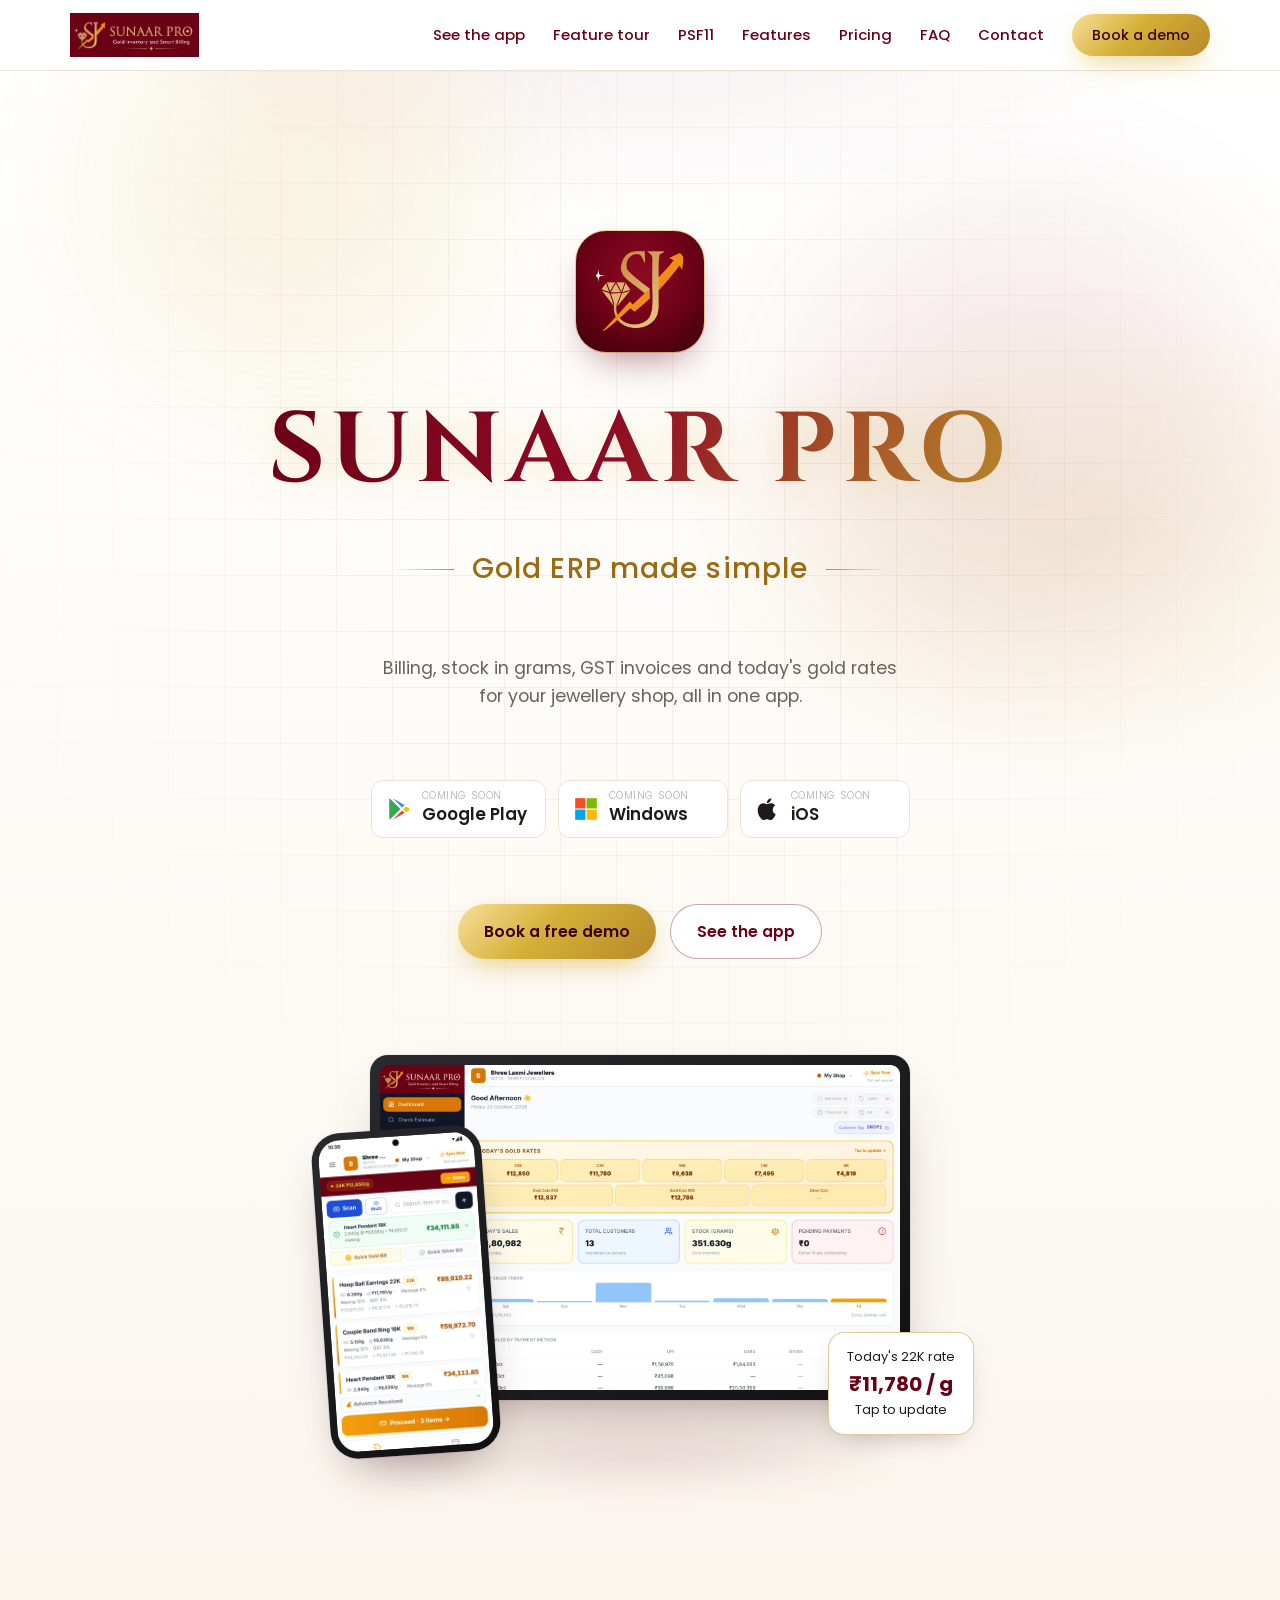
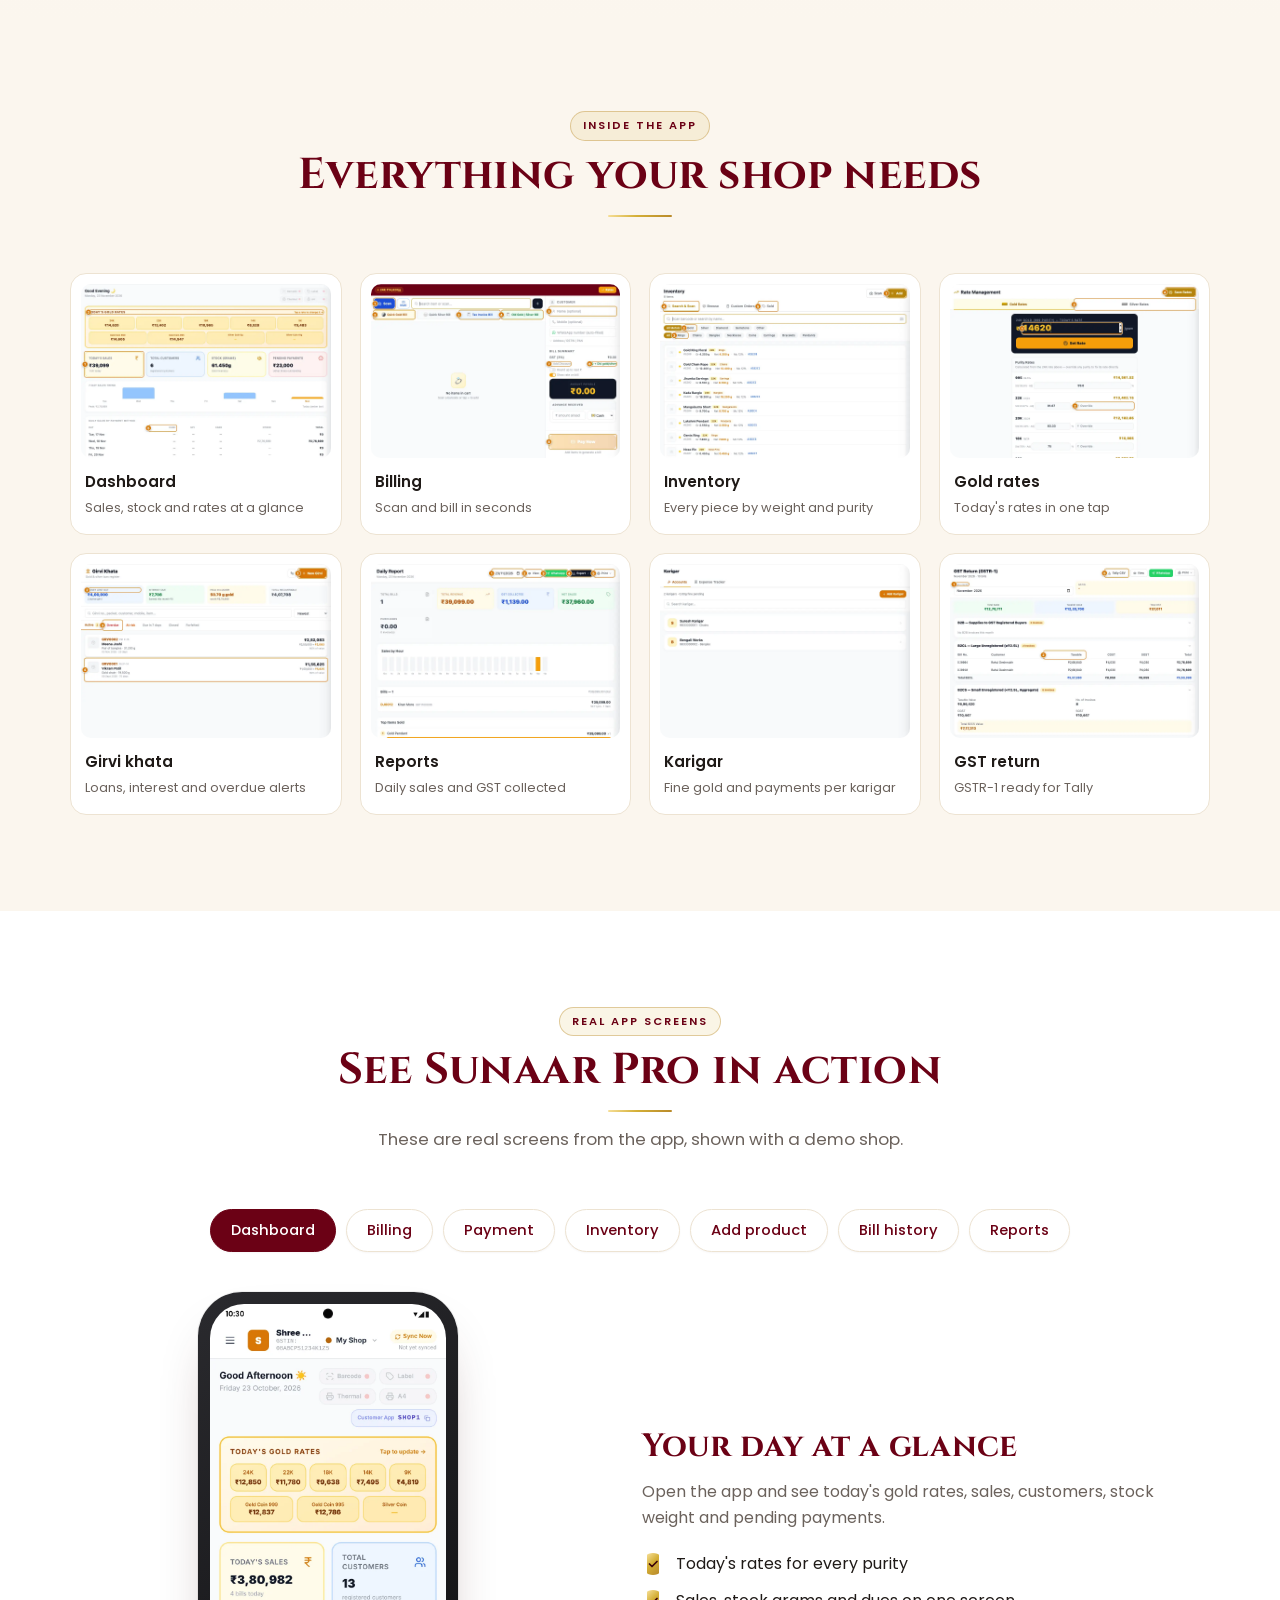
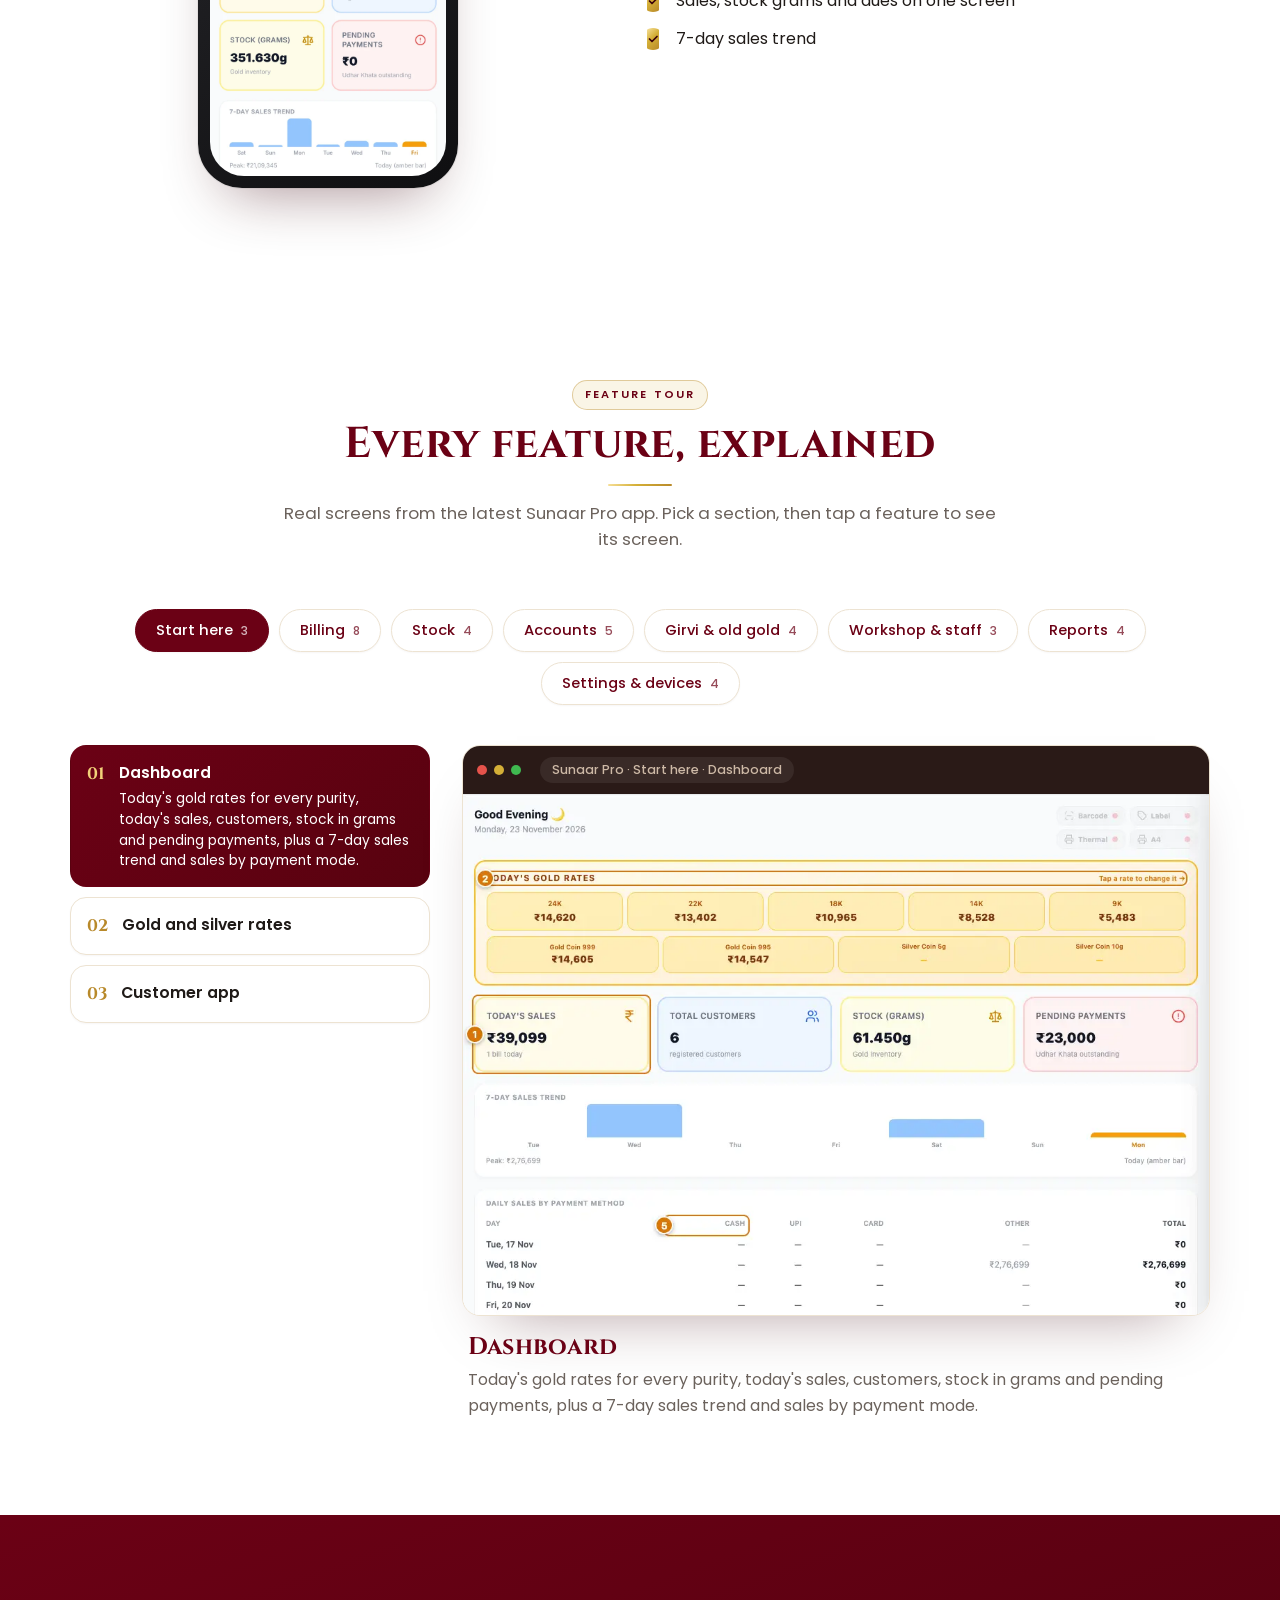
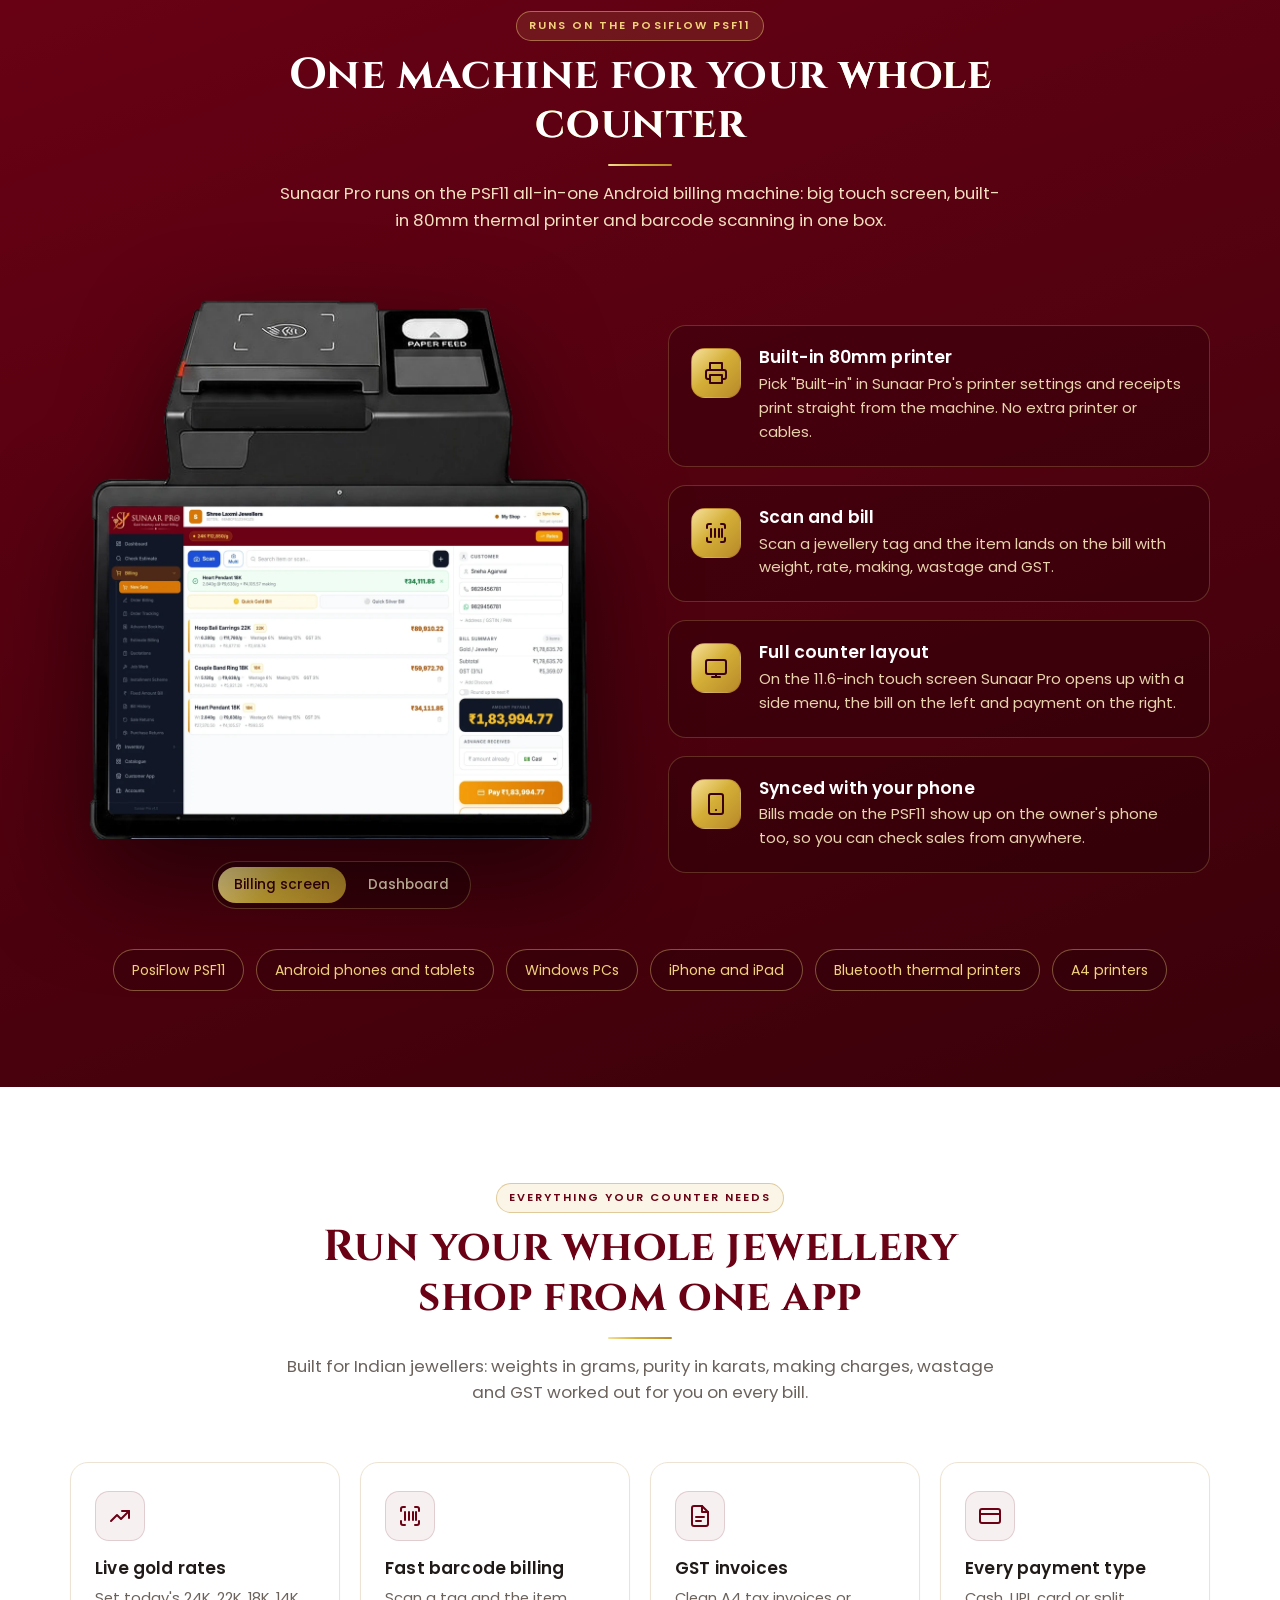
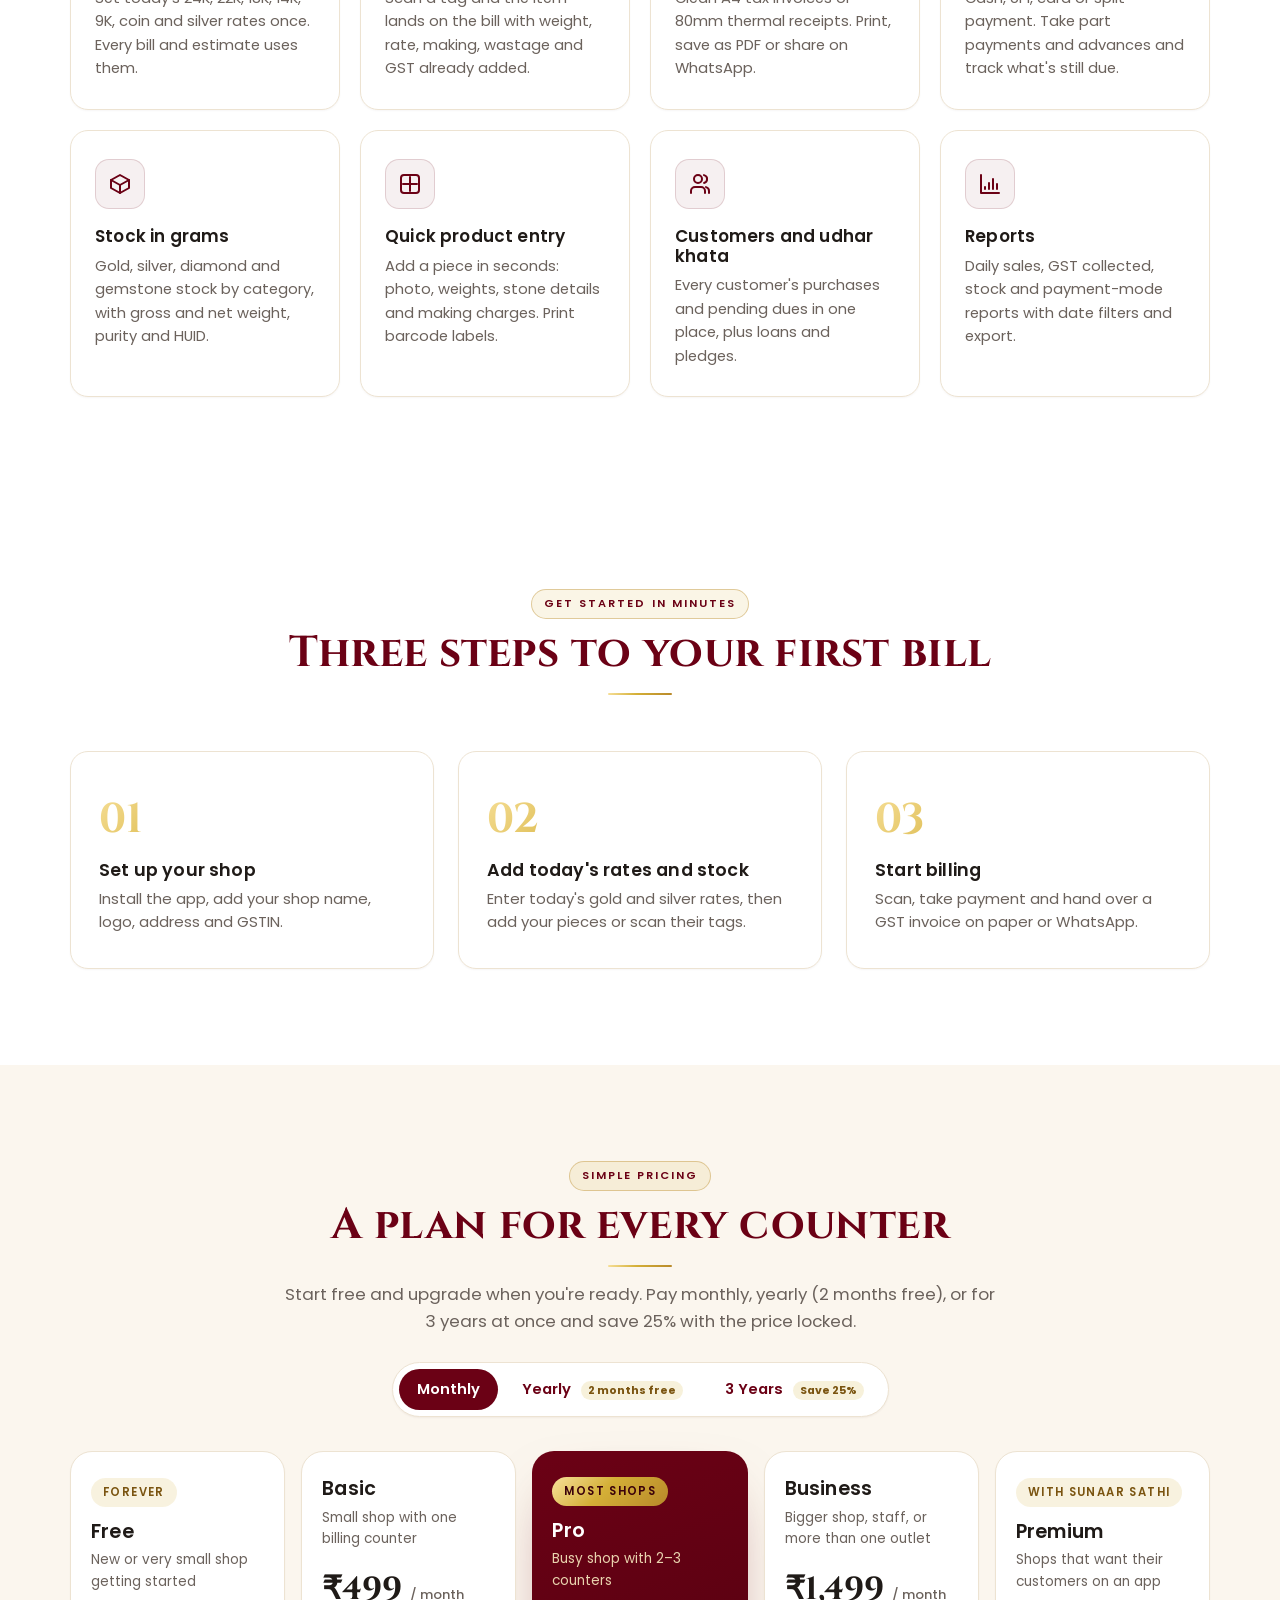
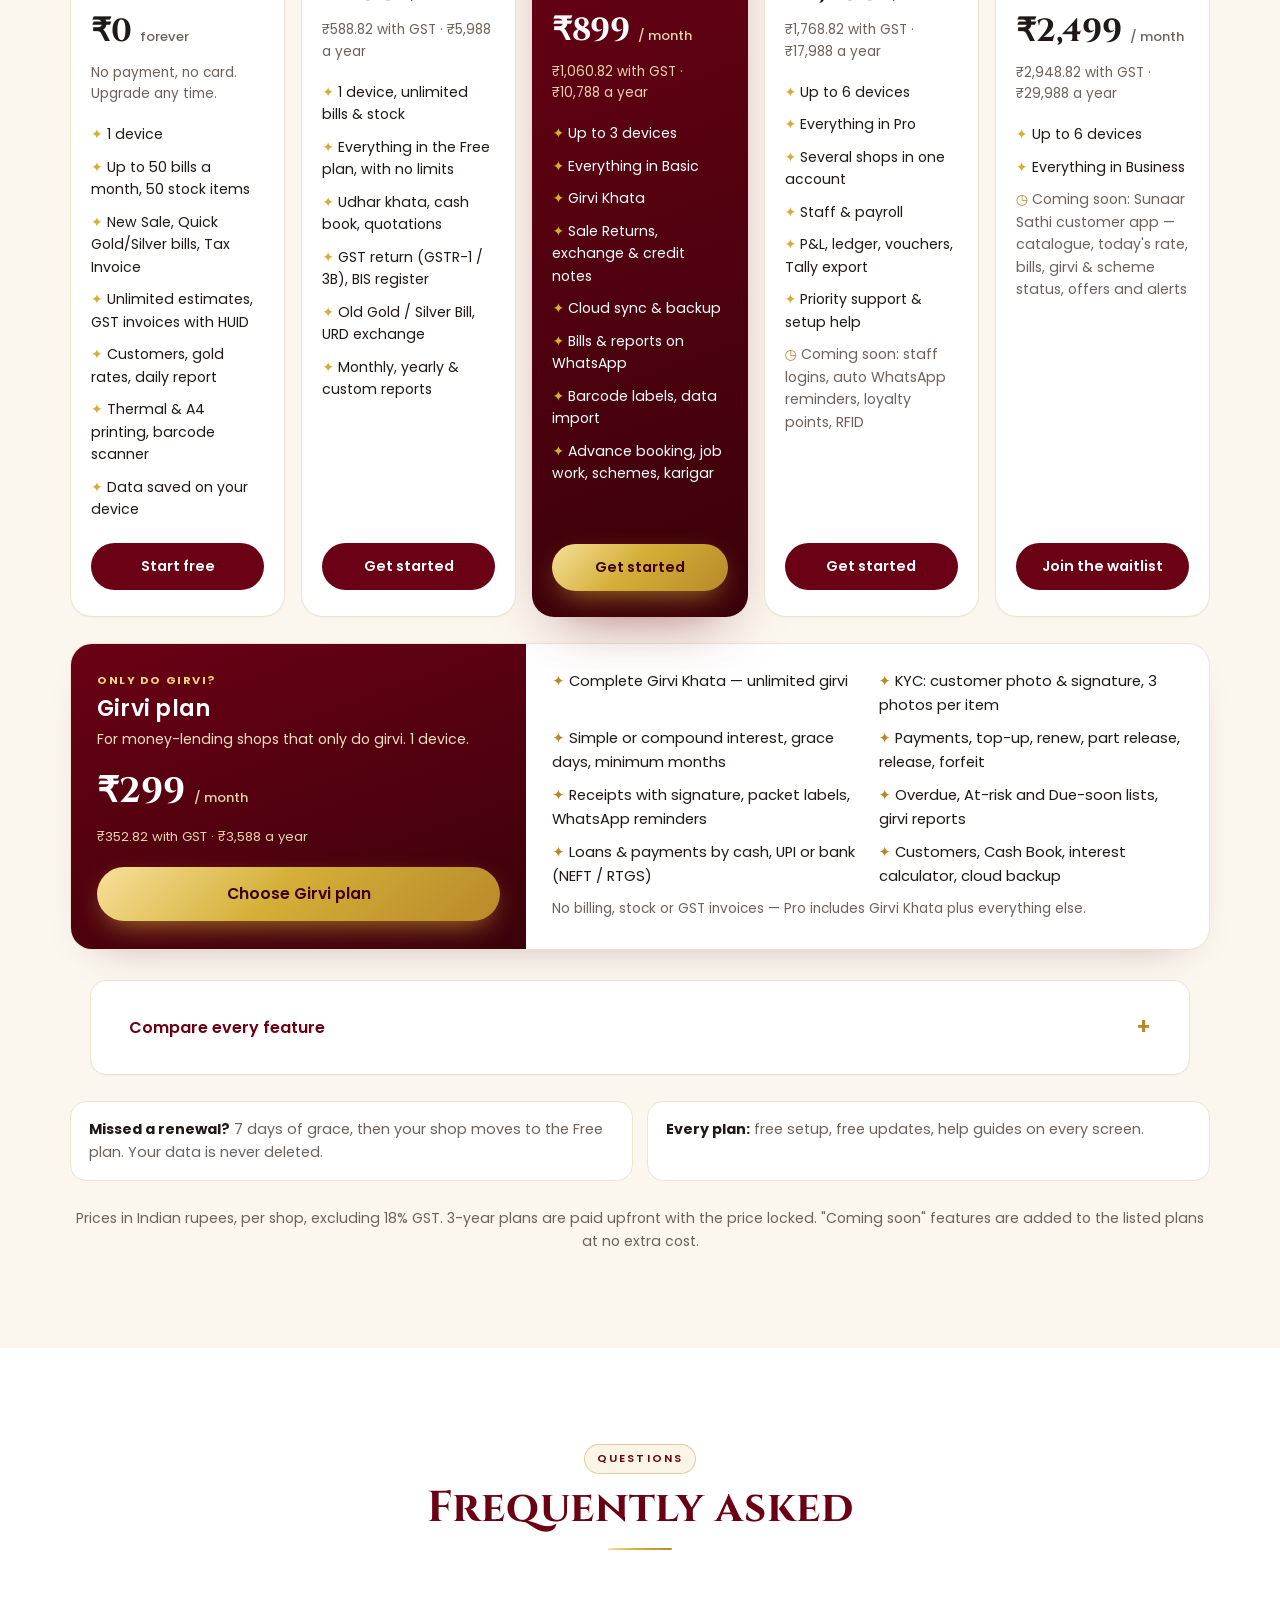
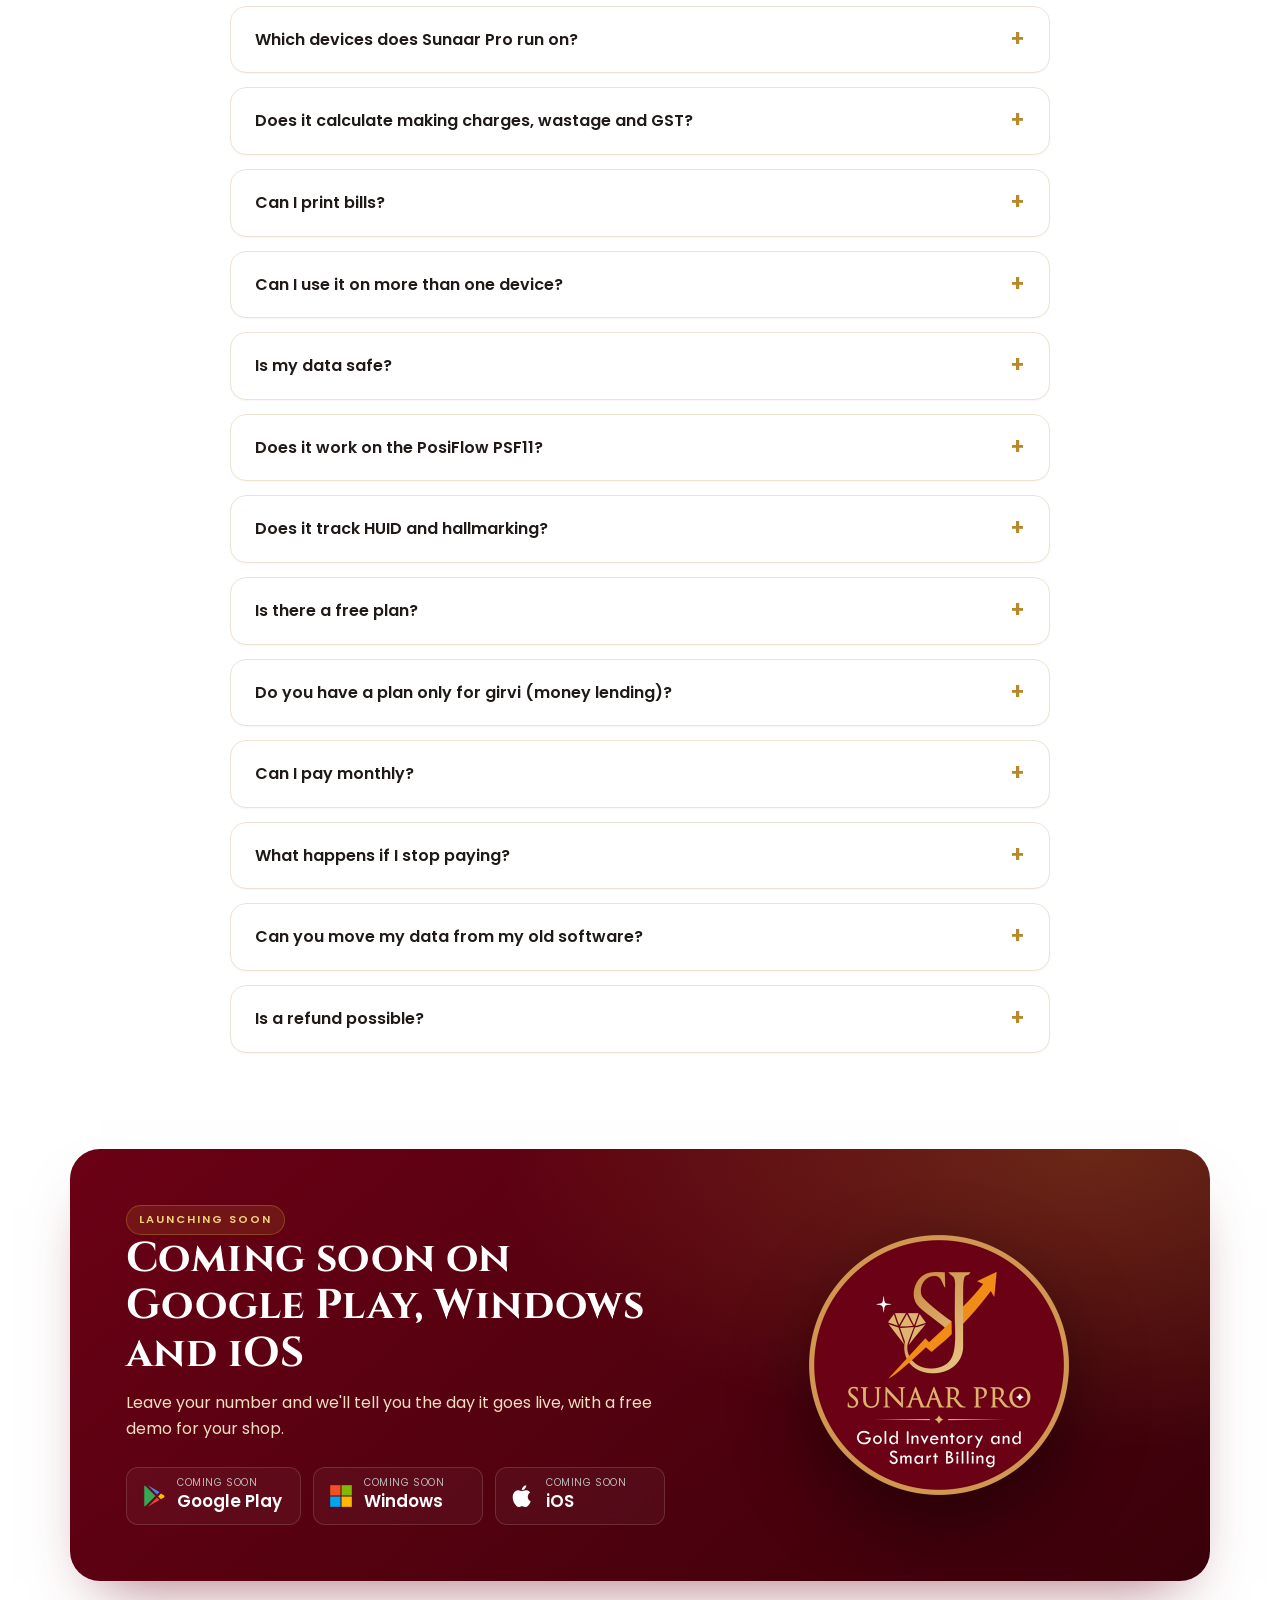
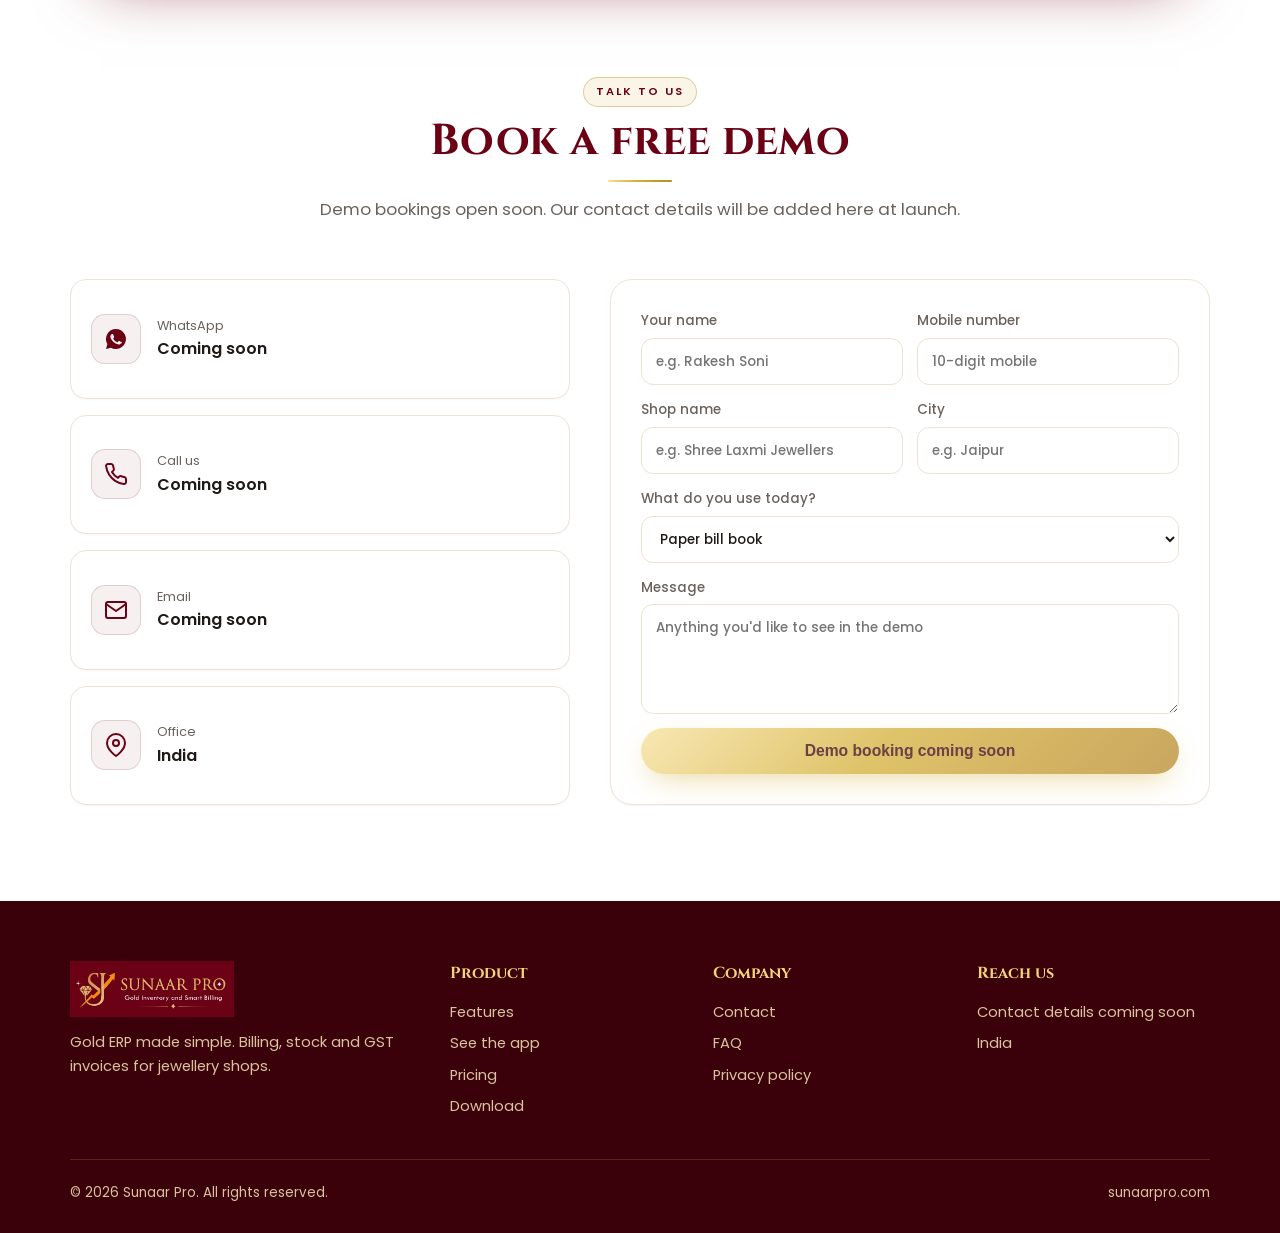
==== commit 9cc03476: "Maroon tile behind hero SJ logo; Free plan 50 bills a month Co-Authored-By: Claude Opus 5.5 <noreply" ====
--- a/index.html
+++ b/index.html
@@ -199,7 +199,7 @@
         <h3>Free</h3>
         <p class="for">New or very small shop getting started</p>
         <div class="price" data-m="0" data-y="0" data-t="0"></div><div class="per" data-m="0" data-y="0" data-t="0"></div>
-        <ul><li>1 device</li><li>Up to 10 bills a month, 50 stock items</li><li>New Sale, Quick Gold/Silver bills, Tax Invoice</li><li>Unlimited estimates, GST invoices with HUID</li><li>Customers, gold rates, daily report</li><li>Thermal &amp; A4 printing, barcode scanner</li><li>Data saved on your device</li></ul>
+        <ul><li>1 device</li><li>Up to 50 bills a month, 50 stock items</li><li>New Sale, Quick Gold/Silver bills, Tax Invoice</li><li>Unlimited estimates, GST invoices with HUID</li><li>Customers, gold rates, daily report</li><li>Thermal &amp; A4 printing, barcode scanner</li><li>Data saved on your device</li></ul>
         <a class="btn btn-maroon" href="#contact">Start free</a>
       </div>
       <div class="plan reveal">
@@ -288,7 +288,7 @@
       <details><summary>Is my data safe?</summary><p>Your shop data is stored securely and only your shop's devices can see it. Read our <a href="privacy.html">privacy policy</a> for details.</p></details>
       <details><summary>Does it work on the PosiFlow PSF11?</summary><p>Yes. Sunaar Pro runs on the PSF11 all-in-one billing machine and prints receipts on its built-in 80mm thermal printer. Choose "Built-in" in the app&#39;s printer settings.</p></details>
       <details><summary>Does it track HUID and hallmarking?</summary><p>Yes. You can save the HUID with each piece and it appears on your stock list and invoices.</p></details>
-      <details><summary>Is there a free plan?</summary><p>Yes. The Free plan costs nothing, forever: 1 device, up to 10 bills a month and 50 stock items, with billing, estimates, GST invoices and printing. Upgrade any time and all your bills and stock come with you.</p></details>
+      <details><summary>Is there a free plan?</summary><p>Yes. The Free plan costs nothing, forever: 1 device, up to 50 bills a month and 50 stock items, with billing, estimates, GST invoices and printing. Upgrade any time and all your bills and stock come with you.</p></details>
       <details><summary>Do you have a plan only for girvi (money lending)?</summary><p>Yes. The Girvi plan is ₹299 a month, ₹2,990 a year or ₹7,990 for 3 years (+GST): complete Girvi Khata with customer photo and signature, item photos, simple or compound interest, receipts, packet labels, reminders and cloud backup, on 1 device. Need billing too? Pro includes Girvi Khata plus everything else.</p></details>
       <details><summary>Can I pay monthly?</summary><p>Yes. Pay monthly, yearly (2 months free), or for 3 years at once (25% off, price locked). You can move to a longer period any time and your unused days carry over.</p></details>
       <details><summary>What happens if I stop paying?</summary><p>Nothing is deleted. After 7 days of grace your shop moves to the Free plan: you can still open, search and reprint every old bill. Renew and everything opens again.</p></details>
@@ -492,7 +492,7 @@
   var FEATURES = [
     ['Limits', null],
     ['Number of devices', ['1','1','3','6','6']],
-    ['Bills per month', ['10','Unlimited','Unlimited','Unlimited','Unlimited']],
+    ['Bills per month', ['50','Unlimited','Unlimited','Unlimited','Unlimited']],
     ['Stock items', ['50','Unlimited','Unlimited','Unlimited','Unlimited']],
     ['Billing', null],
     ['New Sale, Quick Gold / Silver Bill, Tax Invoice Bill', 'yyyyy'],
--- a/styles.css
+++ b/styles.css
@@ -569,3 +569,9 @@
 .girvi-plan .gp-list li.gp-note::before{content:""}
 .plan-notes{grid-template-columns:repeat(2,minmax(0,1fr))}
 @media (max-width:760px){.girvi-plan{grid-template-columns:1fr}.girvi-plan .gp-list{grid-template-columns:1fr}.plan-notes{grid-template-columns:1fr}}
+
+/* Big SJ logo sits on a maroon tile */
+.hero-emblem{width:128px;height:auto;padding:20px;box-sizing:border-box;border-radius:30px;
+  background:radial-gradient(circle at 50% 35%,#8E0A24 0%,#6B0115 55%,#3A010A 100%);
+  box-shadow:0 18px 40px -16px rgba(107,1,21,.55),0 0 0 1px rgba(212,175,55,.45);filter:none}
+@media (max-width:760px){.hero-emblem{width:104px;padding:16px;border-radius:24px}}
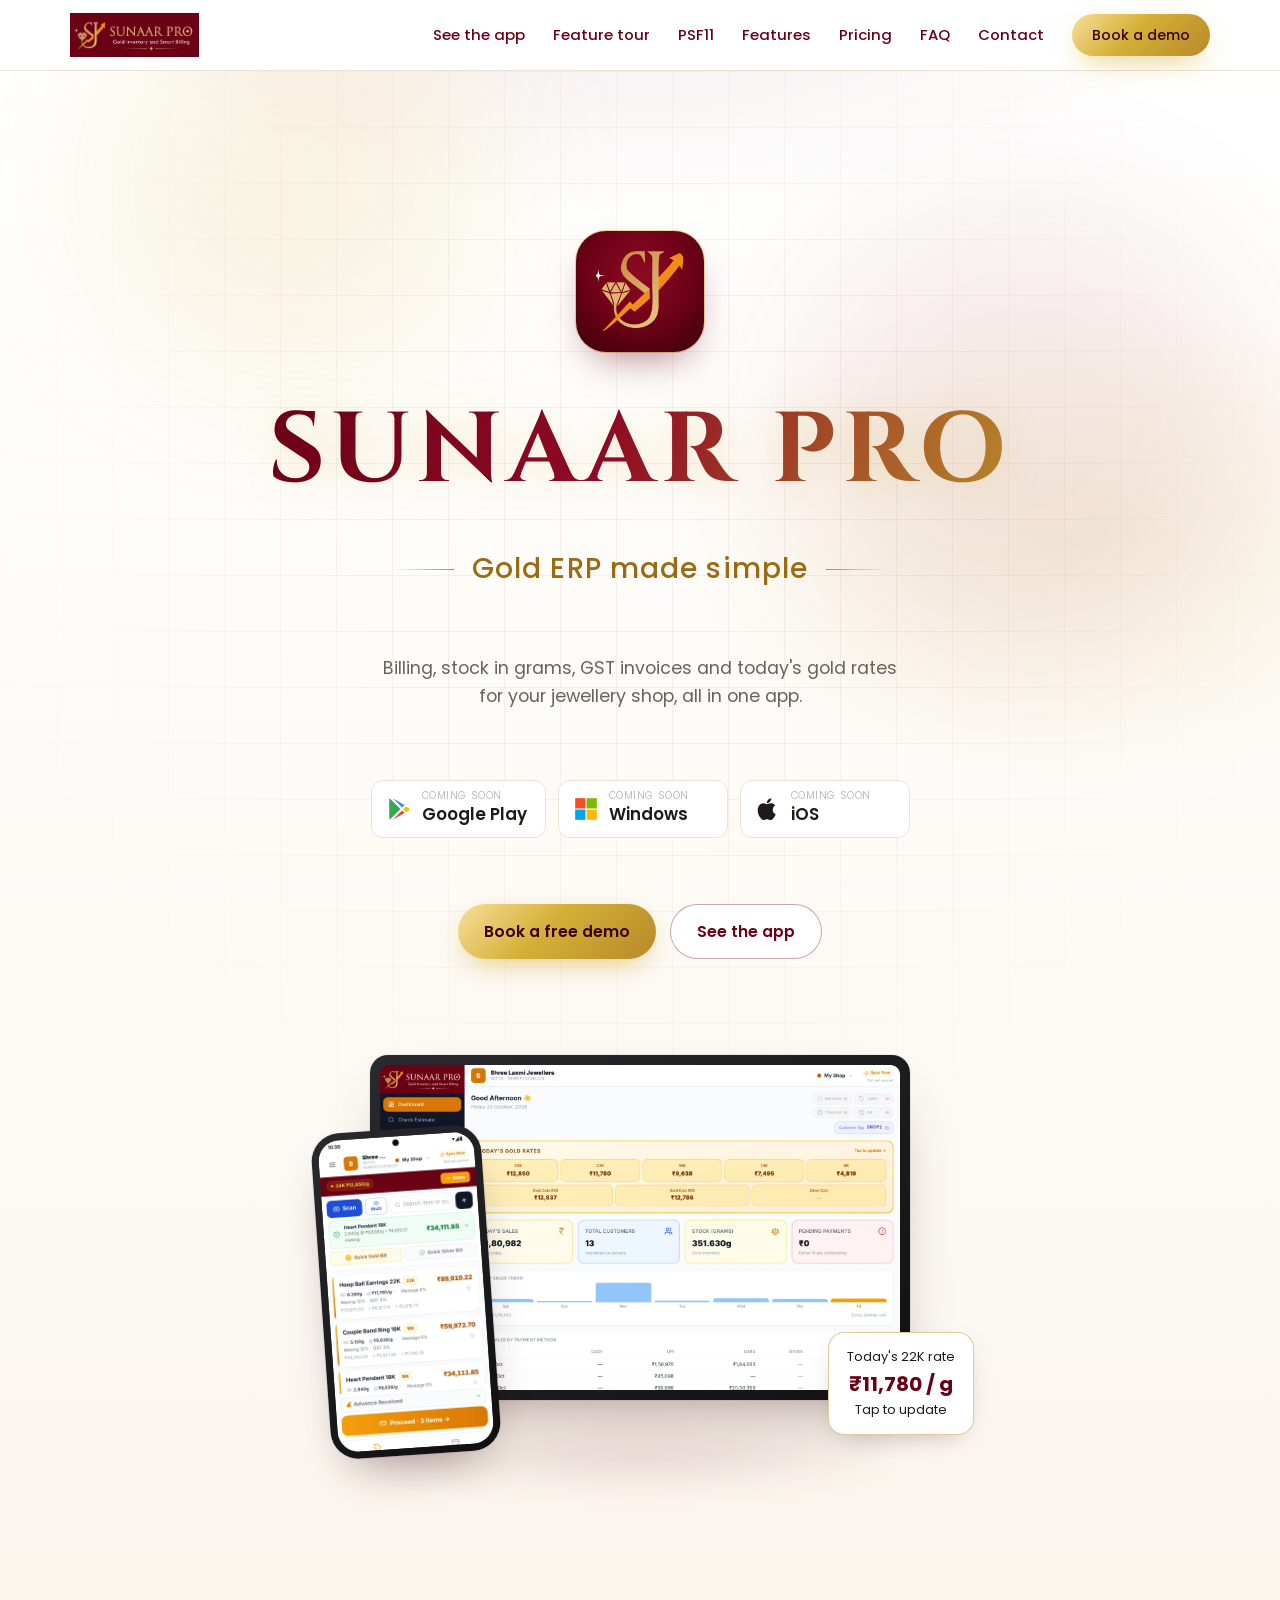
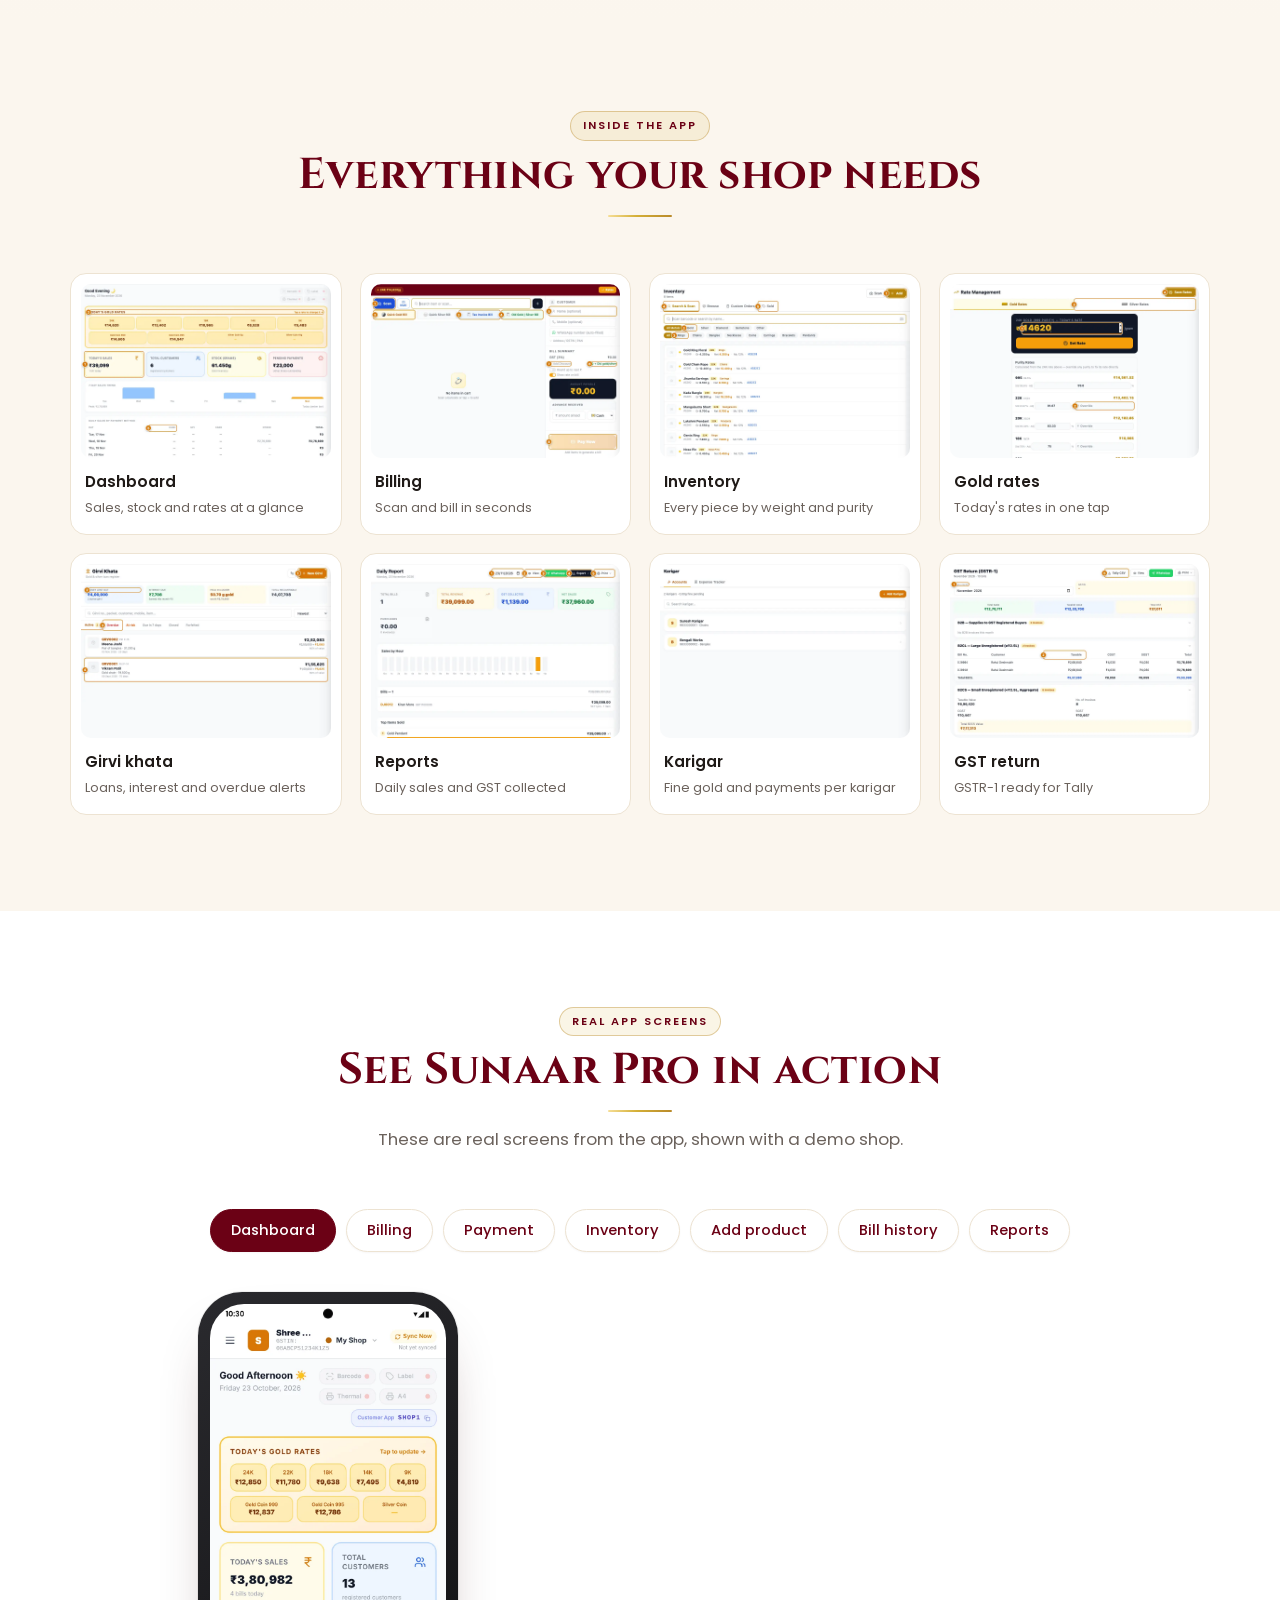
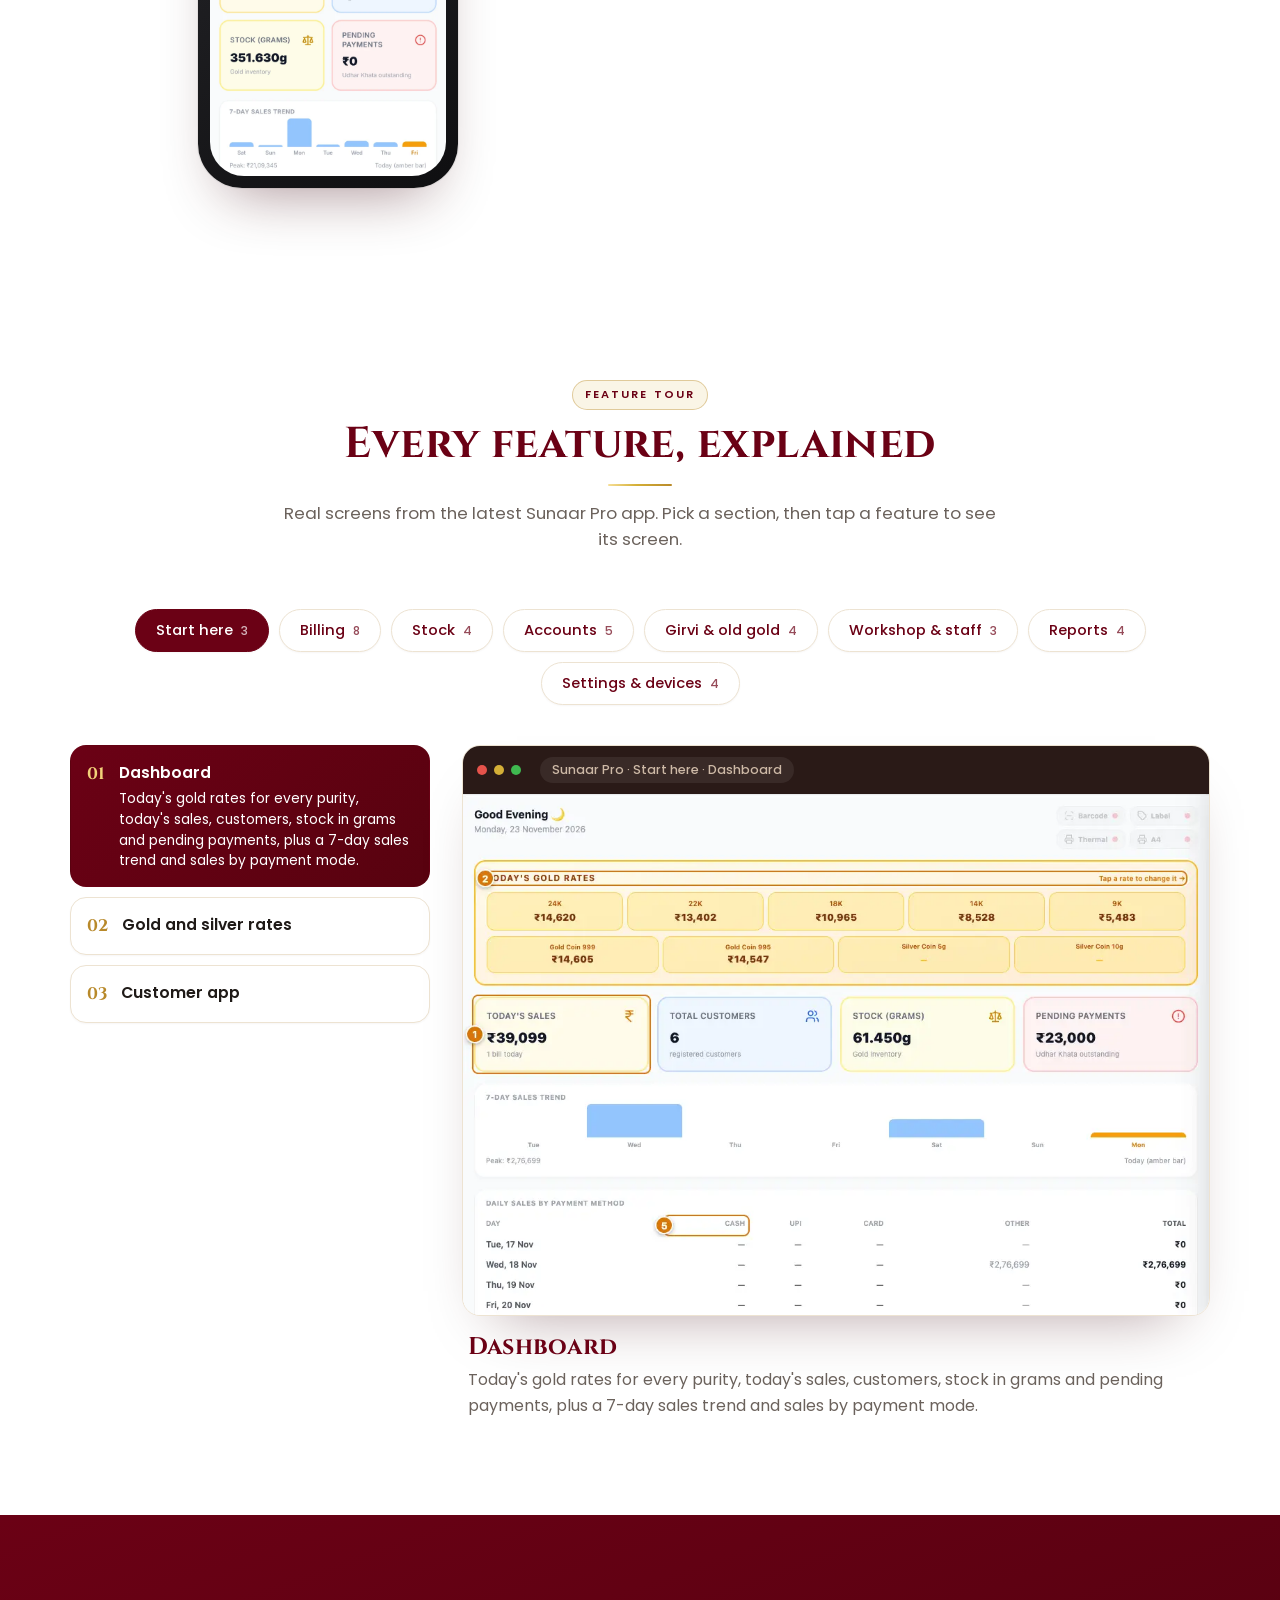
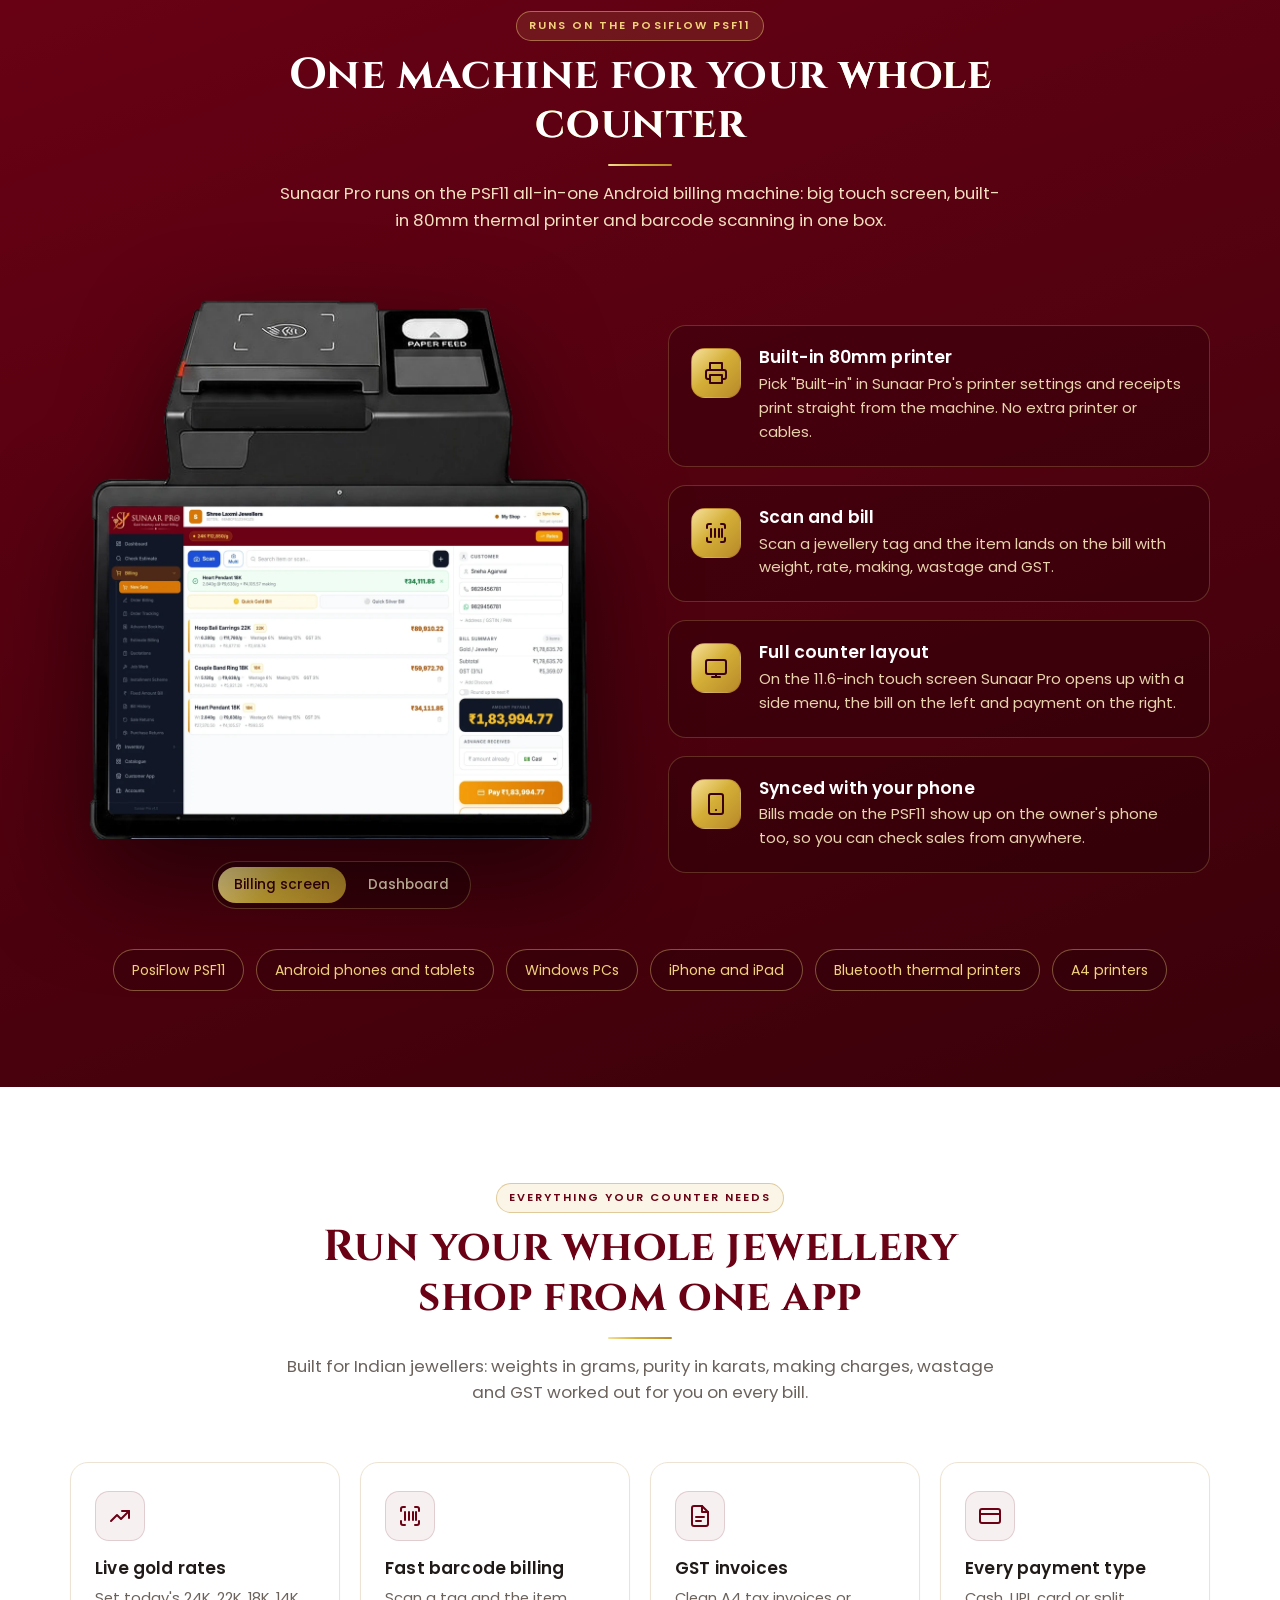
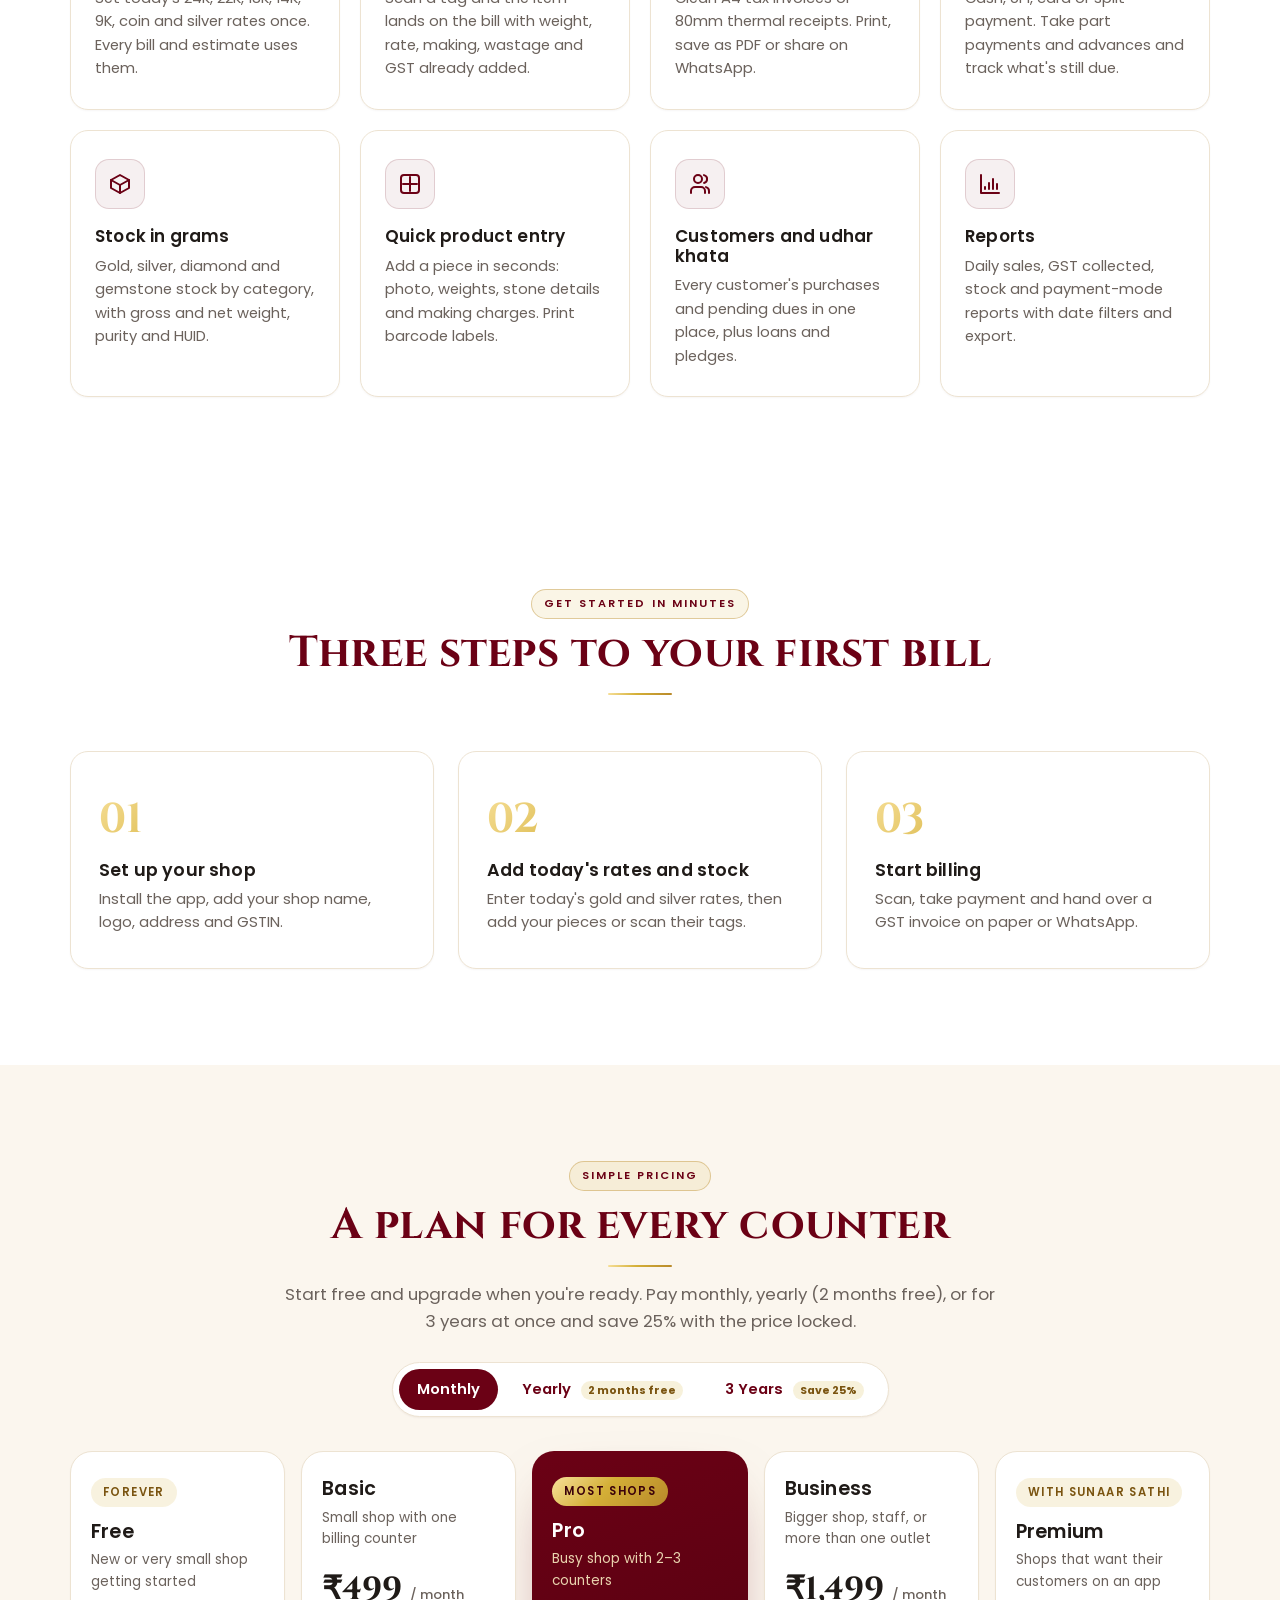
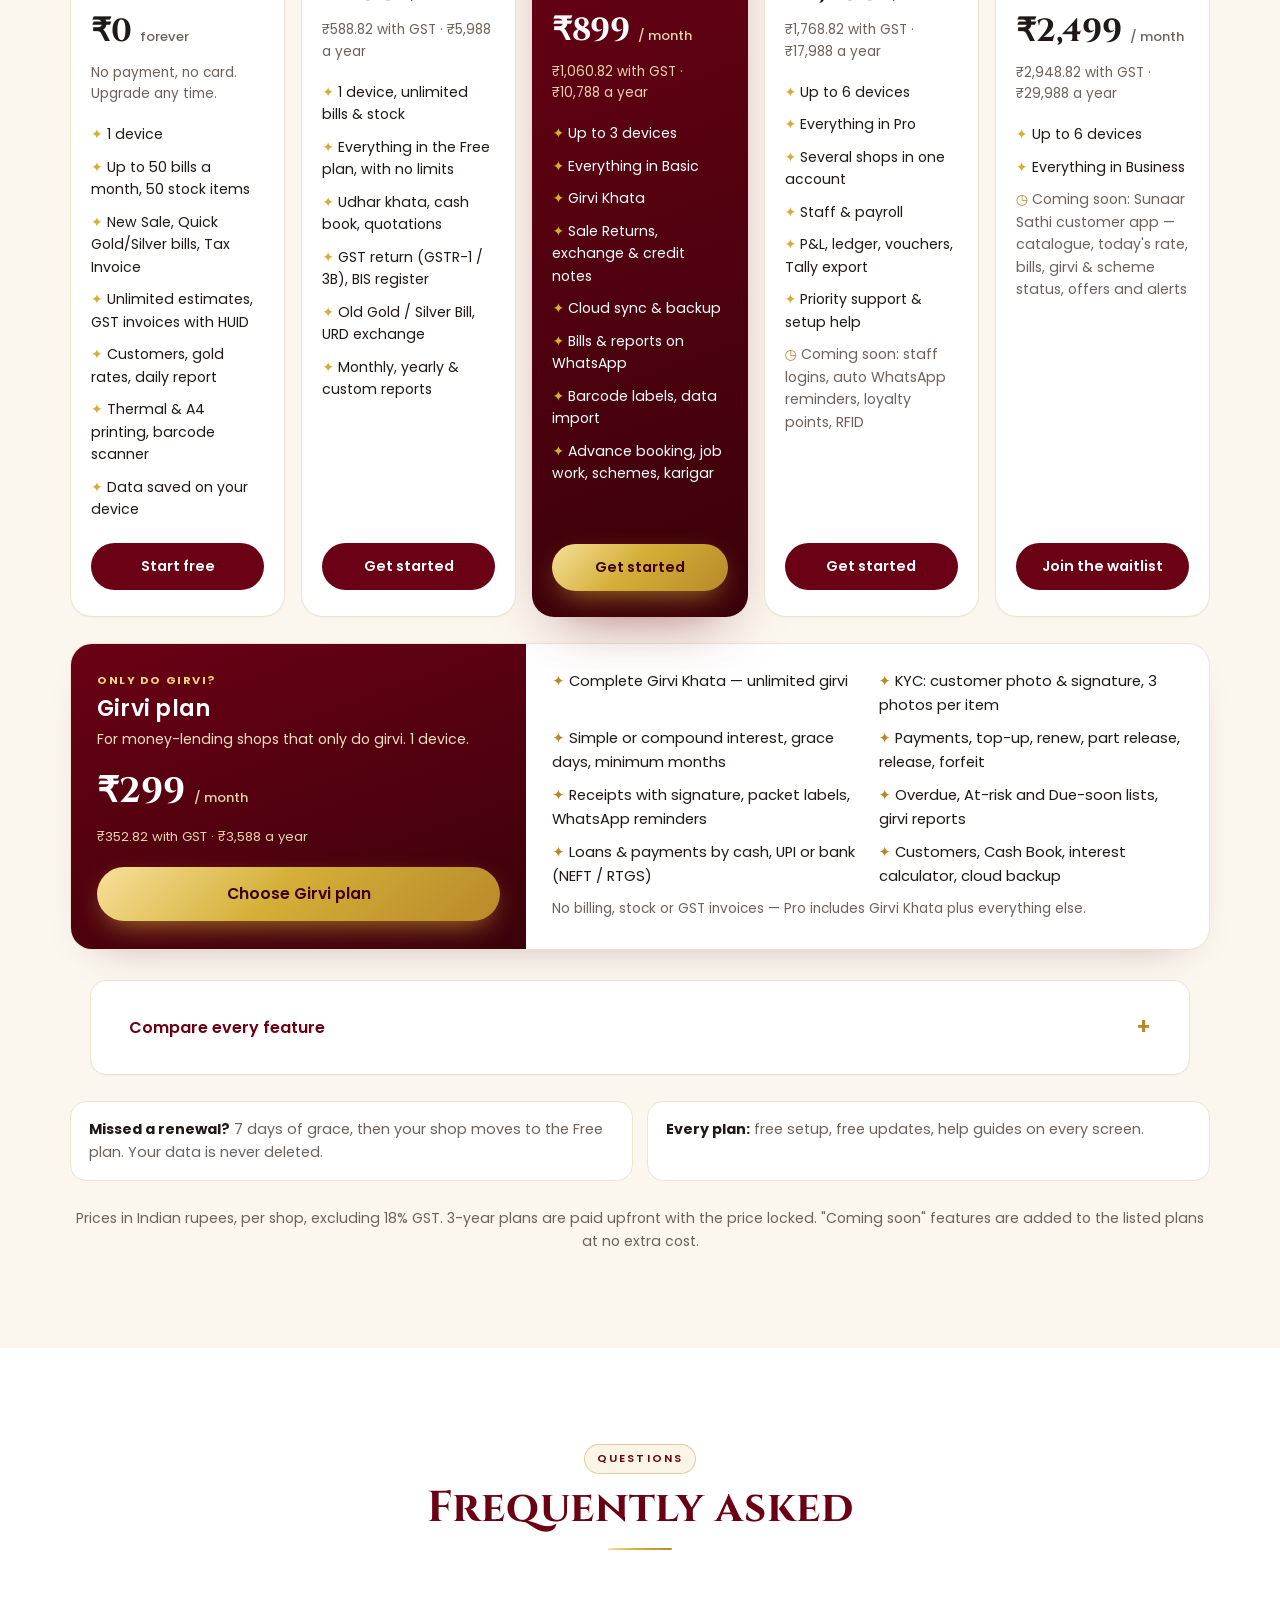
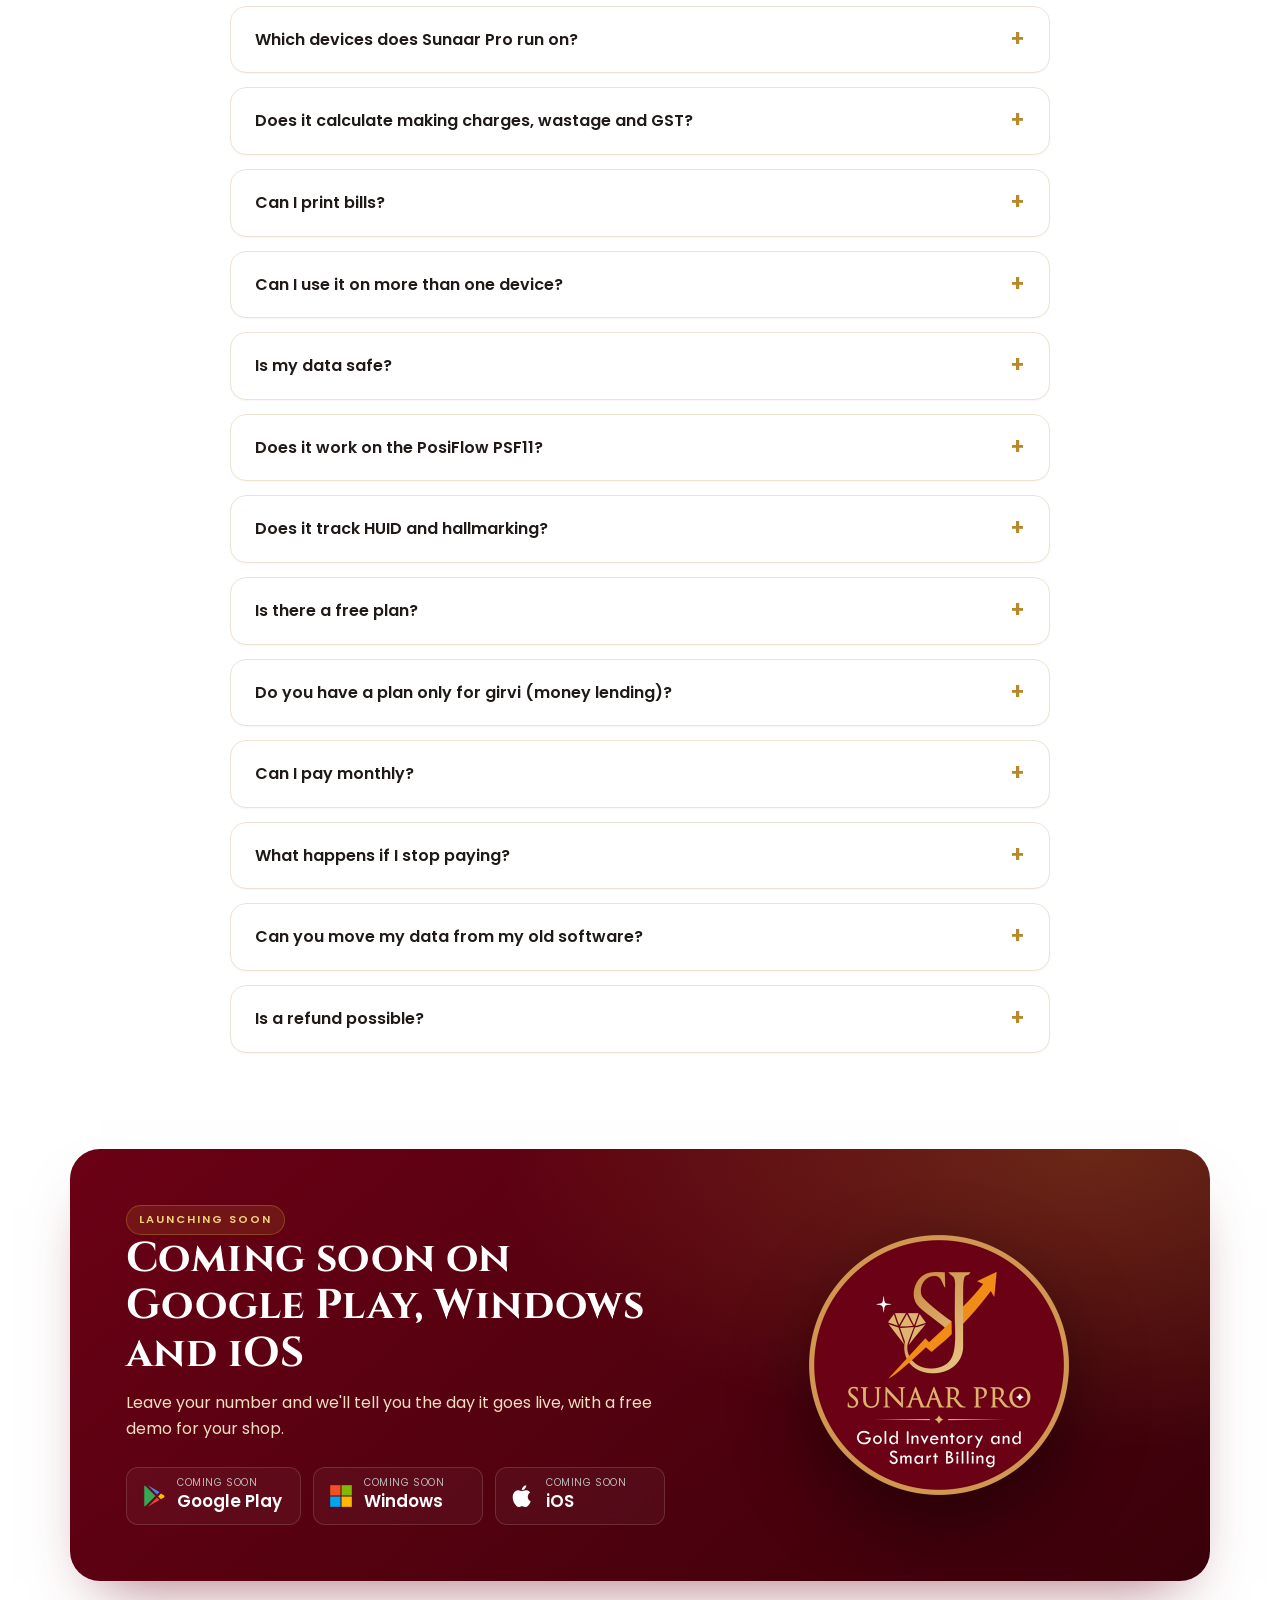
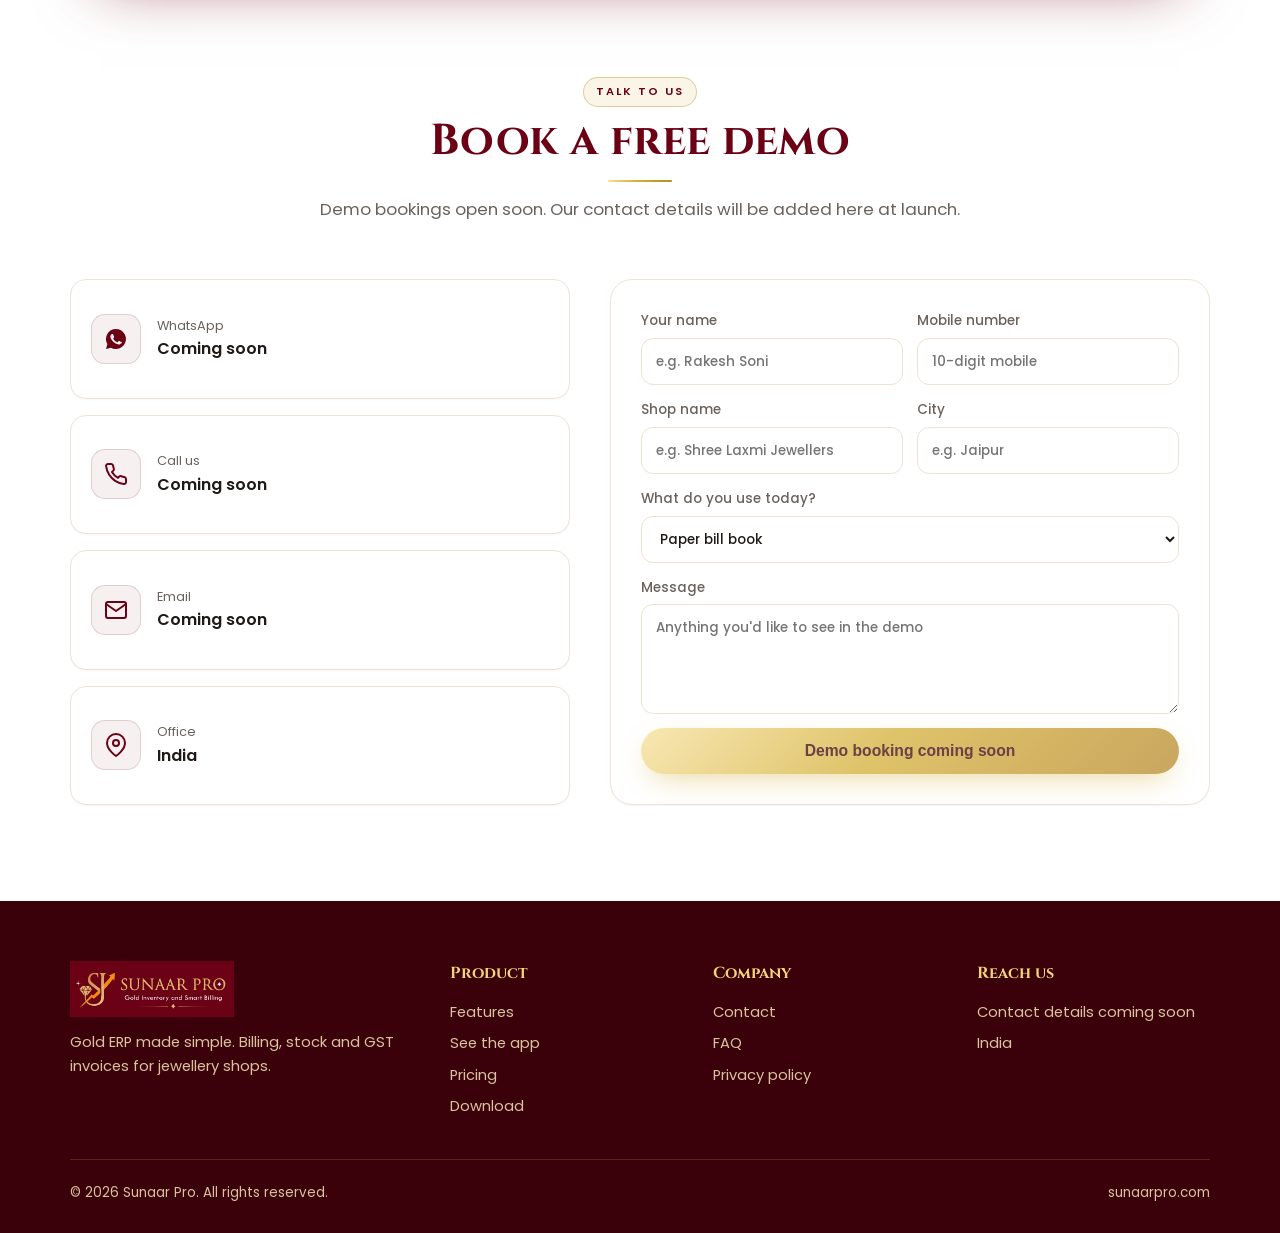
==== commit e5158a56: "Pricing on phones: swipe between plans, shorter Girvi card, one-line period switch Co-Authored-By: C" ====
--- a/index.html
+++ b/index.html
@@ -233,6 +233,8 @@
         <a class="btn btn-maroon" href="#contact">Join the waitlist</a>
       </div>
     </div>
+    <div class="plan-dots" aria-hidden="true"></div>
+    <p class="swipe-hint">Swipe to see all 5 plans →</p>
 
     <div class="girvi-plan reveal">
       <div class="gp-left">
@@ -251,6 +253,7 @@
         <li>Overdue, At-risk and Due-soon lists, girvi reports</li>
         <li>Loans &amp; payments by cash, UPI or bank (NEFT / RTGS)</li>
         <li>Customers, Cash Book, interest calculator, cloud backup</li>
+        <li class="gp-more"><button type="button">See everything included ▾</button></li>
         <li class="gp-note">No billing, stock or GST invoices — Pro includes Girvi Khata plus everything else.</li>
       </ul>
     </div>
@@ -575,5 +578,34 @@
   render('m');
 })();
 </script>
+<script>
+// Phones: plan cards swipe sideways (opens on Pro), dots show where you are
+(function(){
+  var row=document.querySelector('#pricing .plans'), dots=document.querySelector('#pricing .plan-dots');
+  if(!row||!dots) return;
+  var cards=[].slice.call(row.querySelectorAll('.plan'));
+  cards.forEach(function(c,i){
+    var d=document.createElement('button'); d.type='button'; d.setAttribute('aria-label',c.querySelector('h3').textContent);
+    d.textContent=c.querySelector('h3').textContent;
+    d.onclick=function(){ row.scrollTo({left:c.offsetLeft-(row.clientWidth-c.clientWidth)/2,behavior:'smooth'}); };
+    dots.appendChild(d);
+  });
+  function mark(){
+    var mid=row.scrollLeft+row.clientWidth/2, best=0, bd=1e9;
+    cards.forEach(function(c,i){ var d=Math.abs(c.offsetLeft+c.clientWidth/2-mid); if(d<bd){bd=d;best=i;} });
+    [].forEach.call(dots.children,function(d,i){ d.classList.toggle('on',i===best); });
+  }
+  row.addEventListener('scroll',function(){ requestAnimationFrame(mark); },{passive:true});
+  function start(){
+    if(row.scrollWidth<=row.clientWidth+4){ mark(); return; }
+    var pro=row.querySelector('.plan.best');
+    if(pro) row.scrollLeft=pro.offsetLeft-(row.clientWidth-pro.clientWidth)/2;
+    mark();
+  }
+  window.addEventListener('load',start); start();
+  var more=document.querySelector('.girvi-plan .gp-more button');
+  if(more) more.onclick=function(){ document.querySelector('.girvi-plan').classList.add('open'); };
+})();
+</script>
 </body>
 </html>
--- a/styles.css
+++ b/styles.css
@@ -575,3 +575,32 @@
   background:radial-gradient(circle at 50% 35%,#8E0A24 0%,#6B0115 55%,#3A010A 100%);
   box-shadow:0 18px 40px -16px rgba(107,1,21,.55),0 0 0 1px rgba(212,175,55,.45);filter:none}
 @media (max-width:760px){.hero-emblem{width:104px;padding:16px;border-radius:24px}}
+
+/* ── Phones: pricing that doesn't go on forever ───────────────────────── */
+.plan-dots,.swipe-hint,.girvi-plan .gp-more{display:none}
+@media (max-width:760px){
+  #pricing .plans.five{display:flex;grid-template-columns:none;gap:12px;overflow-x:auto;scroll-snap-type:x mandatory;
+    margin:0 -16px;padding:14px 16px 8px;scrollbar-width:none;-webkit-overflow-scrolling:touch;align-items:stretch}
+  #pricing .plans.five::-webkit-scrollbar{display:none}
+  #pricing .plans.five .plan{flex:0 0 84%;scroll-snap-align:center;padding:22px 18px;opacity:1;transform:none}
+  #pricing .plans.five .plan .per{min-height:0}
+  #pricing .plans.five .plan ul{margin:14px 0 18px;font-size:.86rem}
+  .plan-dots{display:flex;justify-content:center;gap:6px;flex-wrap:wrap;margin-top:10px}
+  .plan-dots button{border:1px solid var(--line);background:#fff;color:var(--muted);font:600 .74rem 'Poppins',system-ui,sans-serif;
+    padding:6px 11px;border-radius:999px;cursor:pointer}
+  .plan-dots button.on{background:#6B0115;border-color:#6B0115;color:#fff}
+  .swipe-hint{display:block;text-align:center;font-size:.78rem;color:var(--muted);margin:8px 0 0}
+  .girvi-plan .gp-list{padding:18px 20px;gap:8px}
+  .girvi-plan:not(.open) .gp-list li:nth-child(n+4):not(.gp-more):not(.gp-note){display:none}
+  .girvi-plan:not(.open) .gp-list li.gp-more{display:block}
+  .girvi-plan .gp-list li.gp-more::before{content:""}
+  .girvi-plan .gp-more button{background:none;border:0;padding:4px 0;color:#6B0115;font:600 .88rem 'Poppins',system-ui,sans-serif;cursor:pointer}
+  .girvi-plan .gp-left{padding:22px 20px}
+  .plan-notes{gap:10px}
+}
+@media (max-width:760px){
+  .bill-switch{display:flex;flex-wrap:nowrap;width:100%;max-width:420px;margin-left:auto;margin-right:auto;padding:4px;gap:2px}
+  .bill-switch button{flex:1;padding:9px 4px;font-size:.82rem;line-height:1.15;display:flex;flex-direction:column;align-items:center;justify-content:center;gap:2px}
+  .bill-switch button span{font-size:.6rem;padding:1px 6px;margin:0}
+  #pricing .sec-head p{font-size:.92rem}
+}
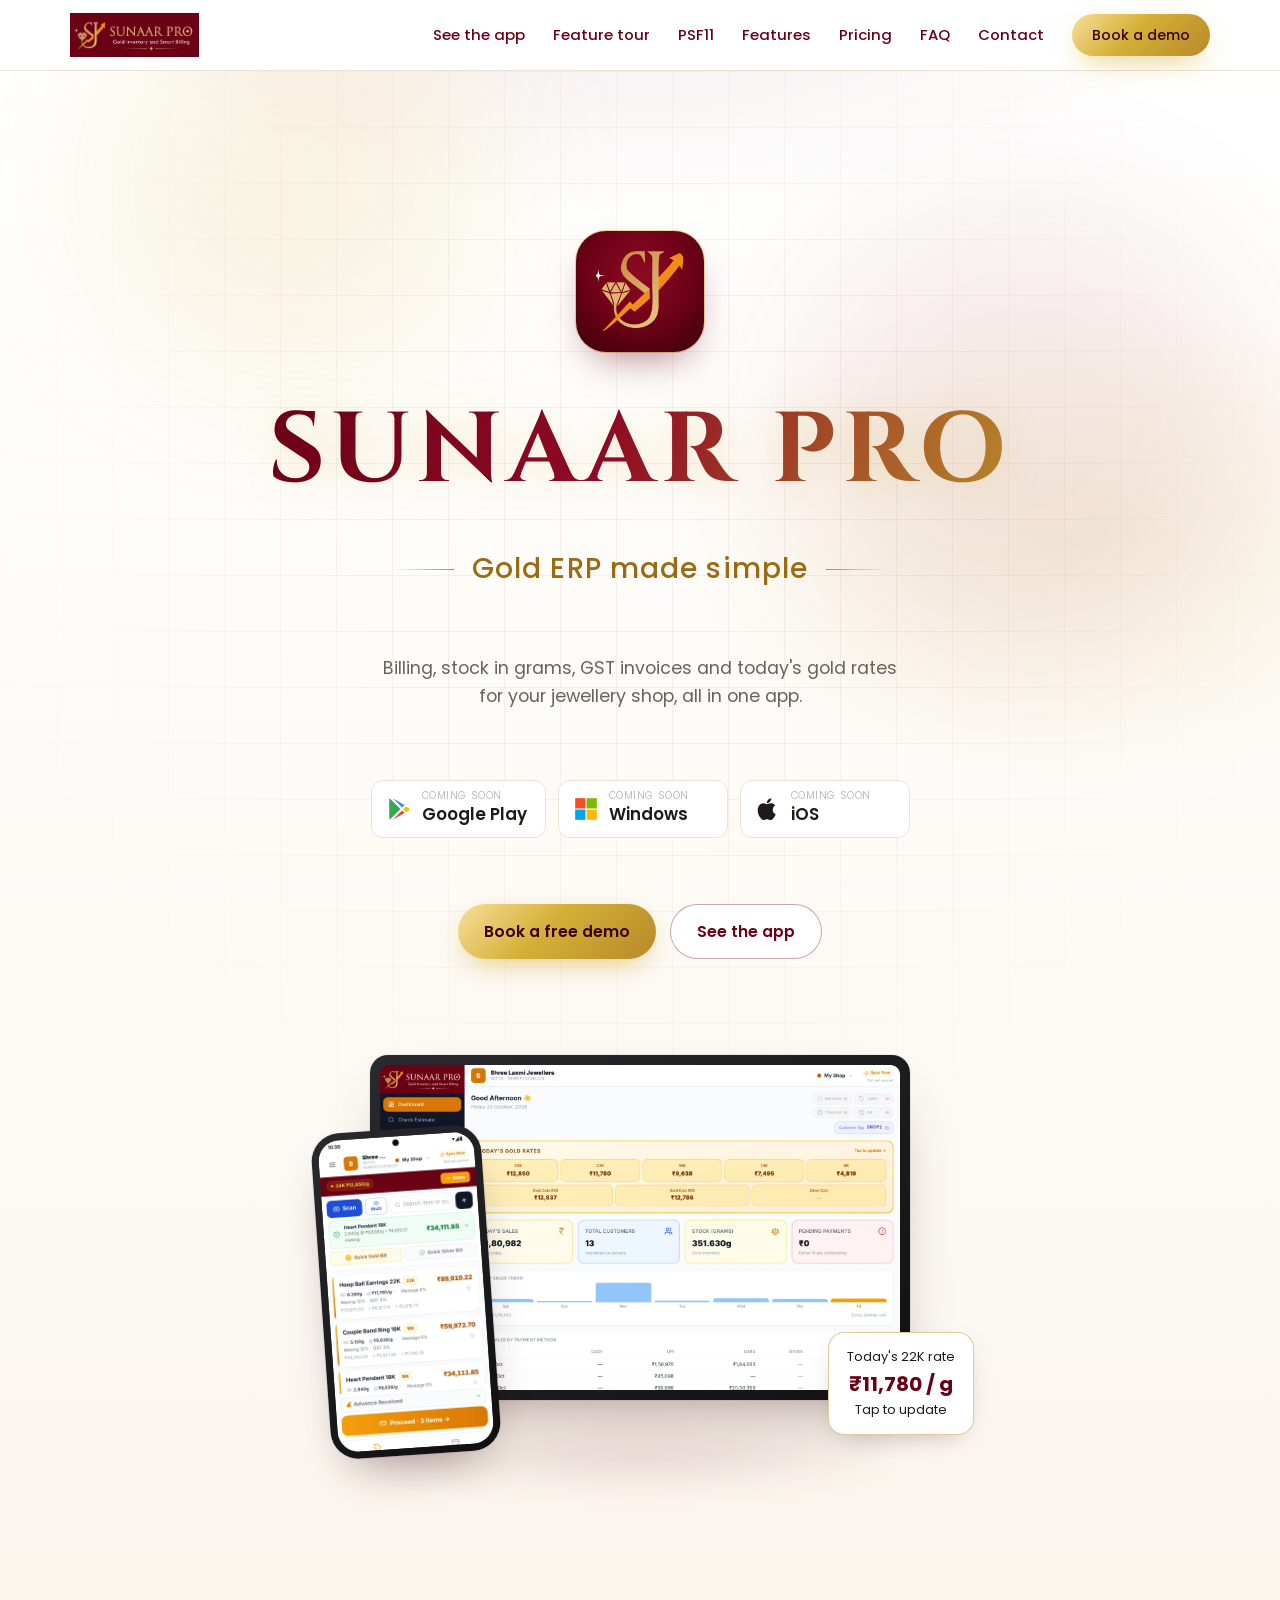
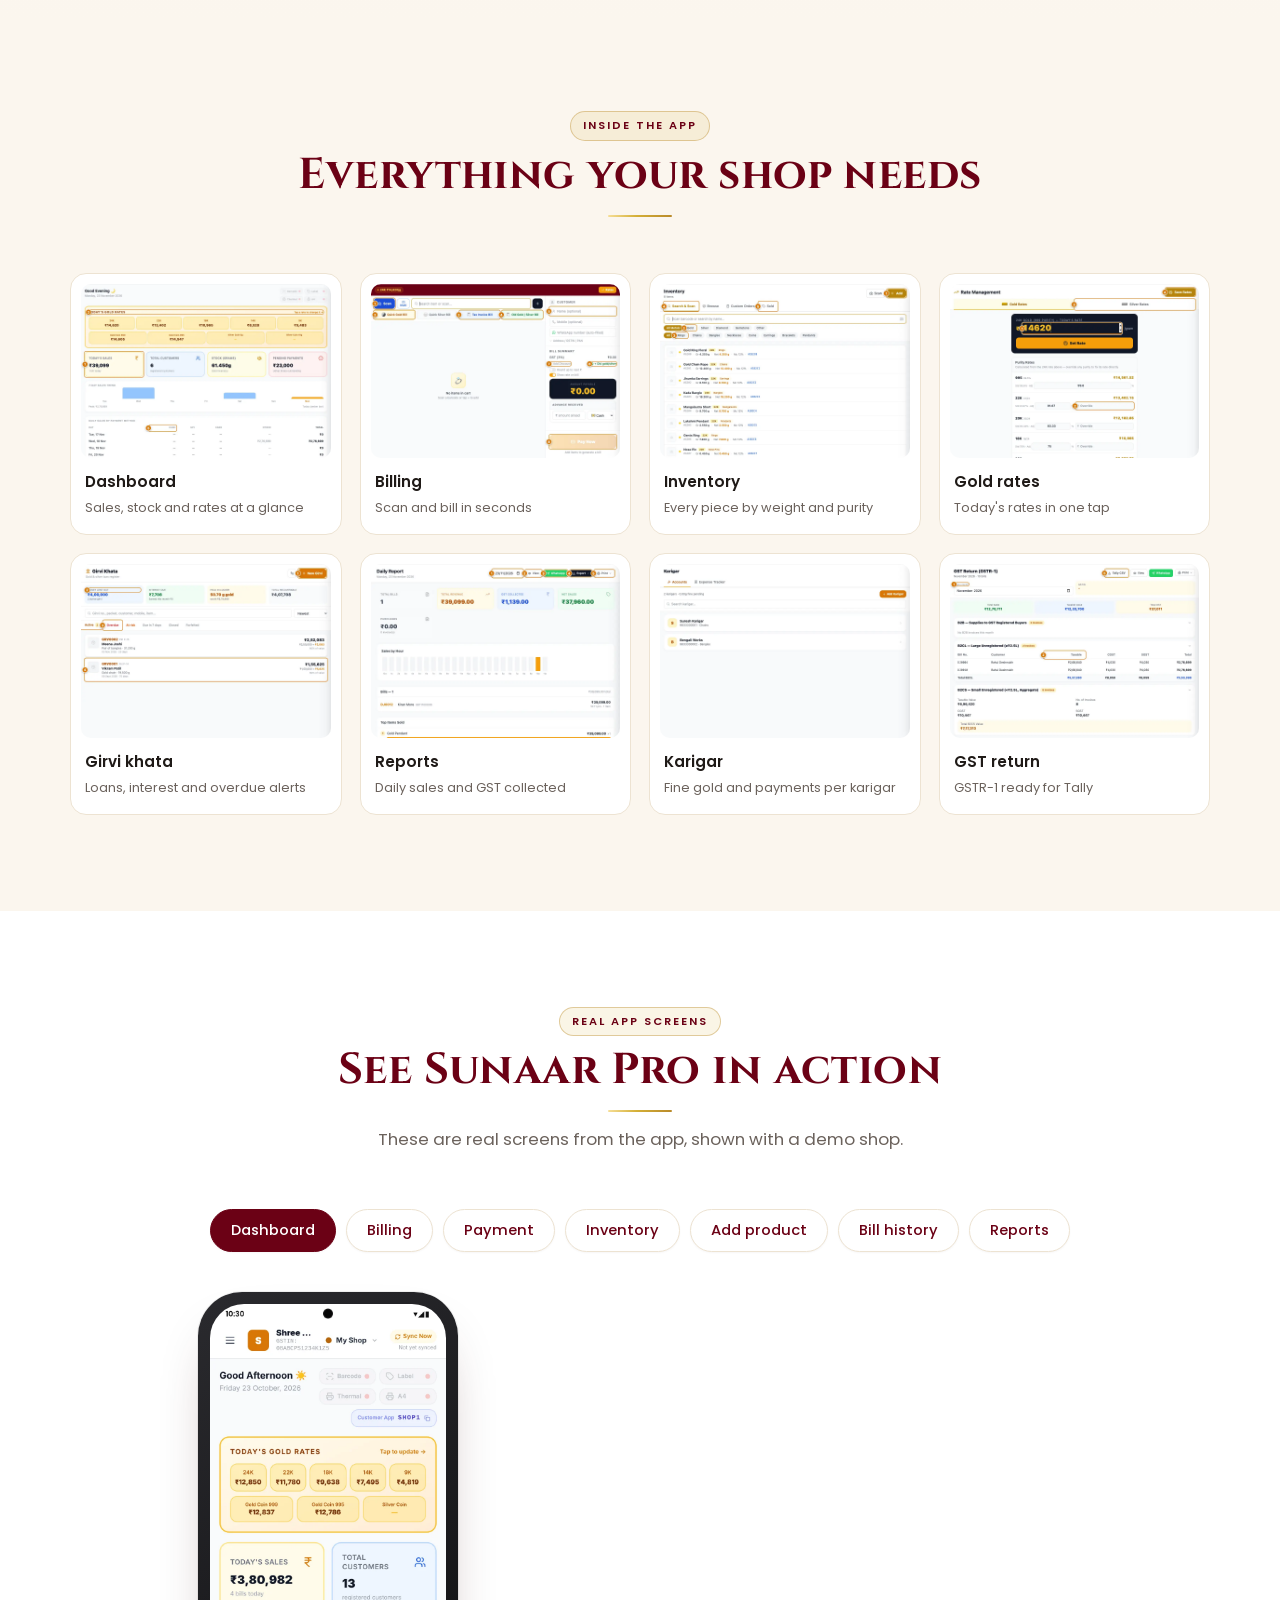
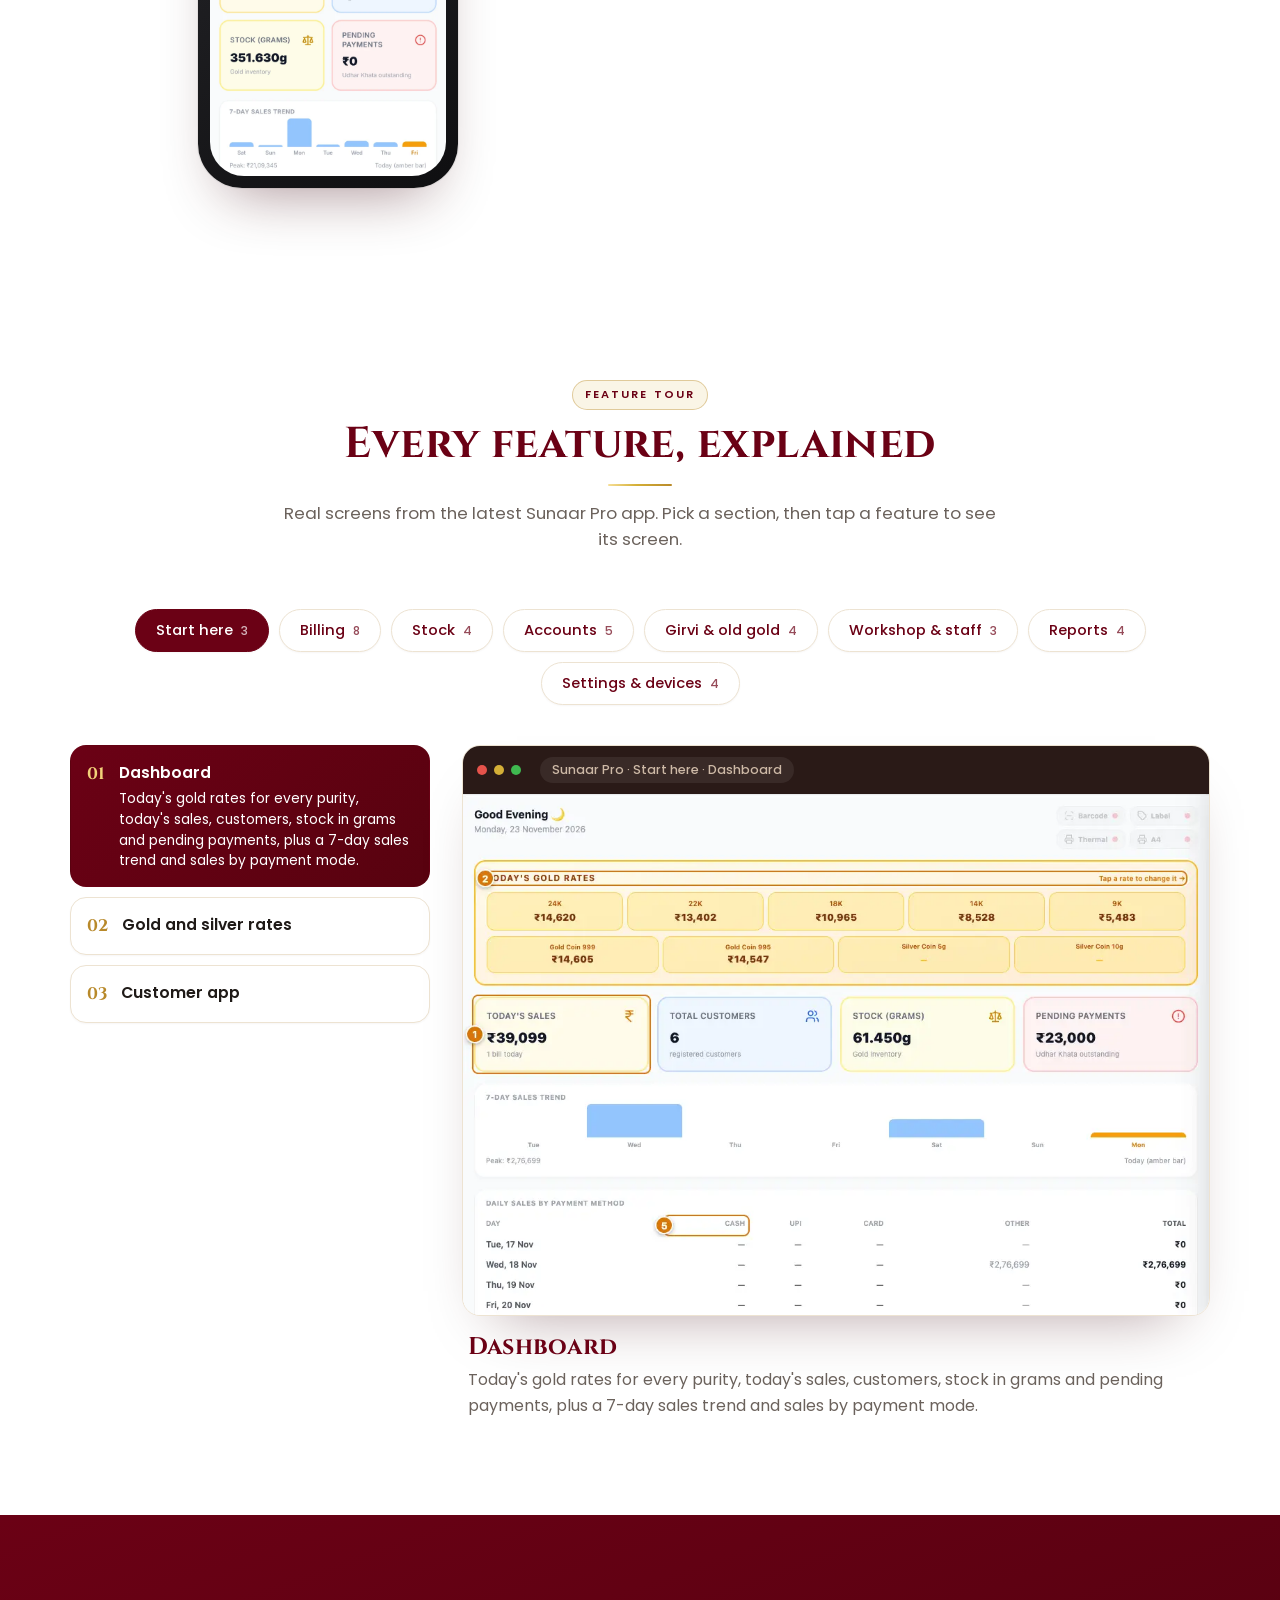
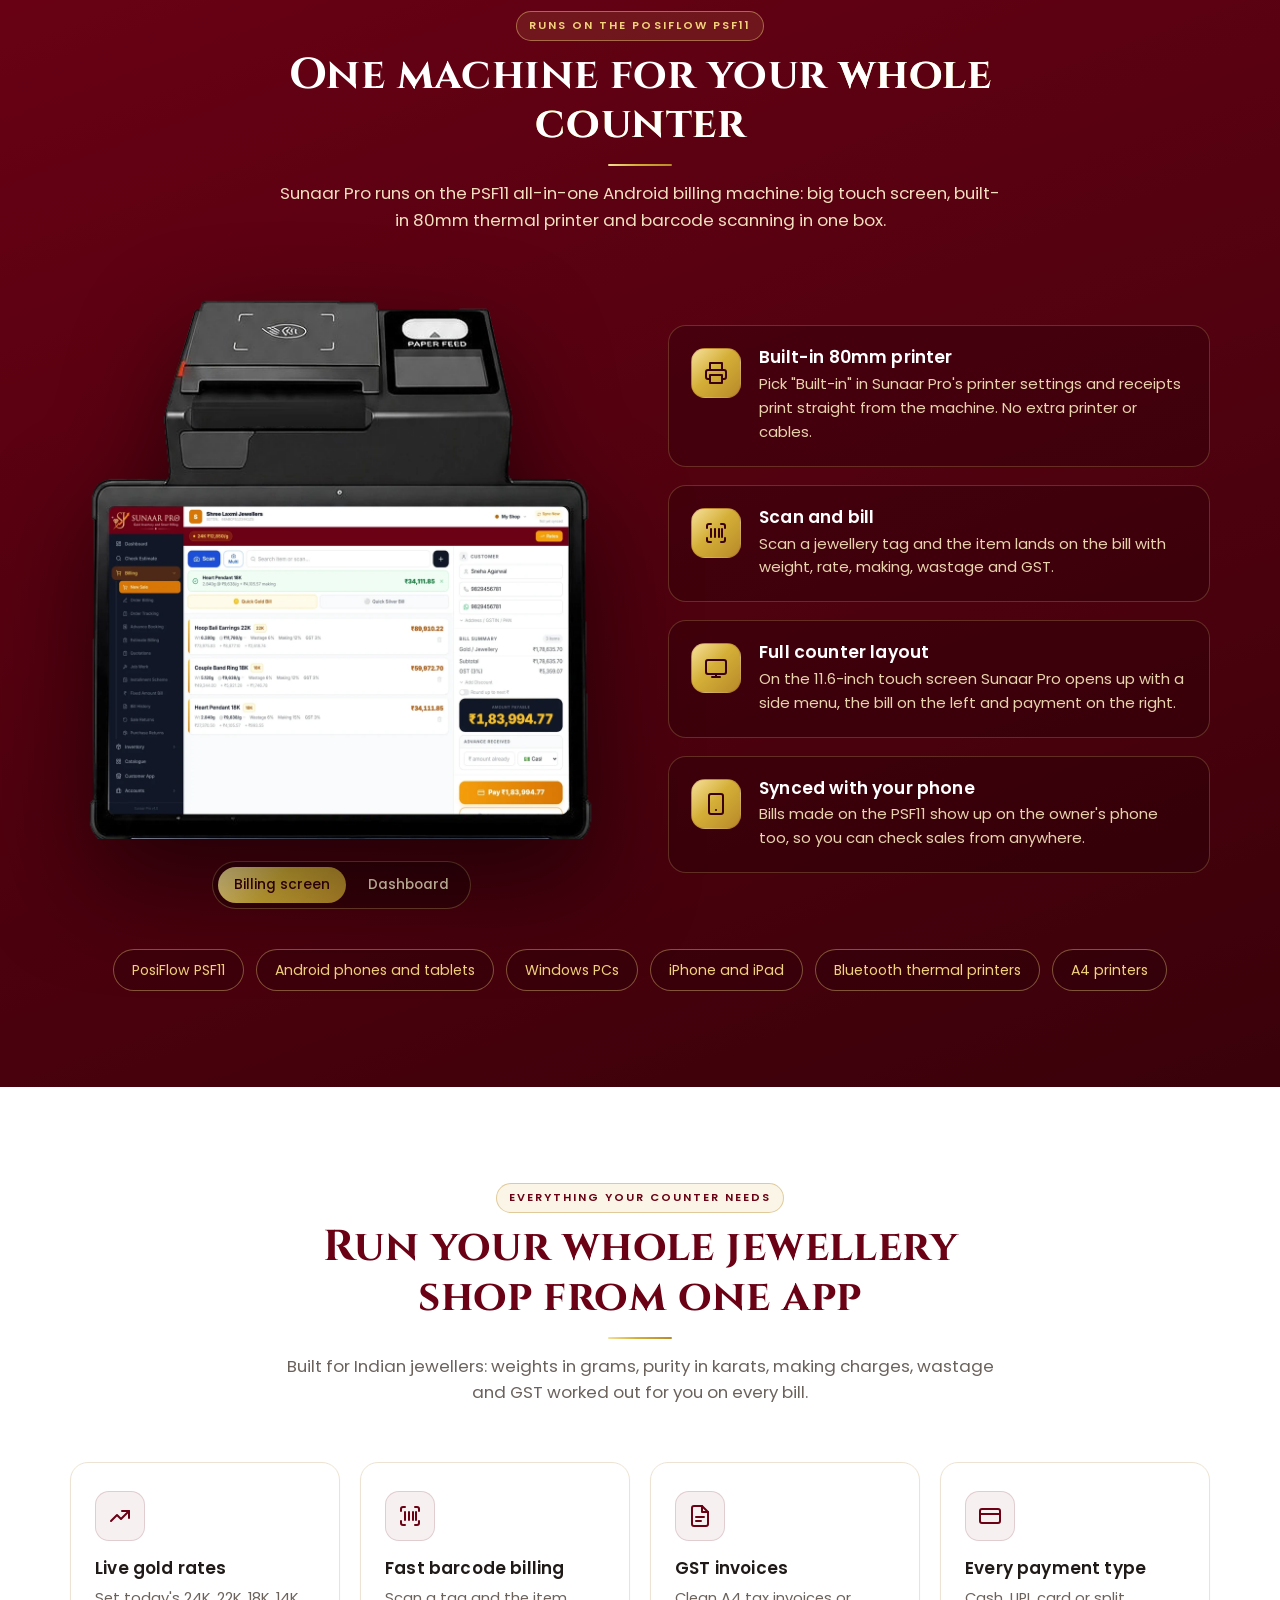
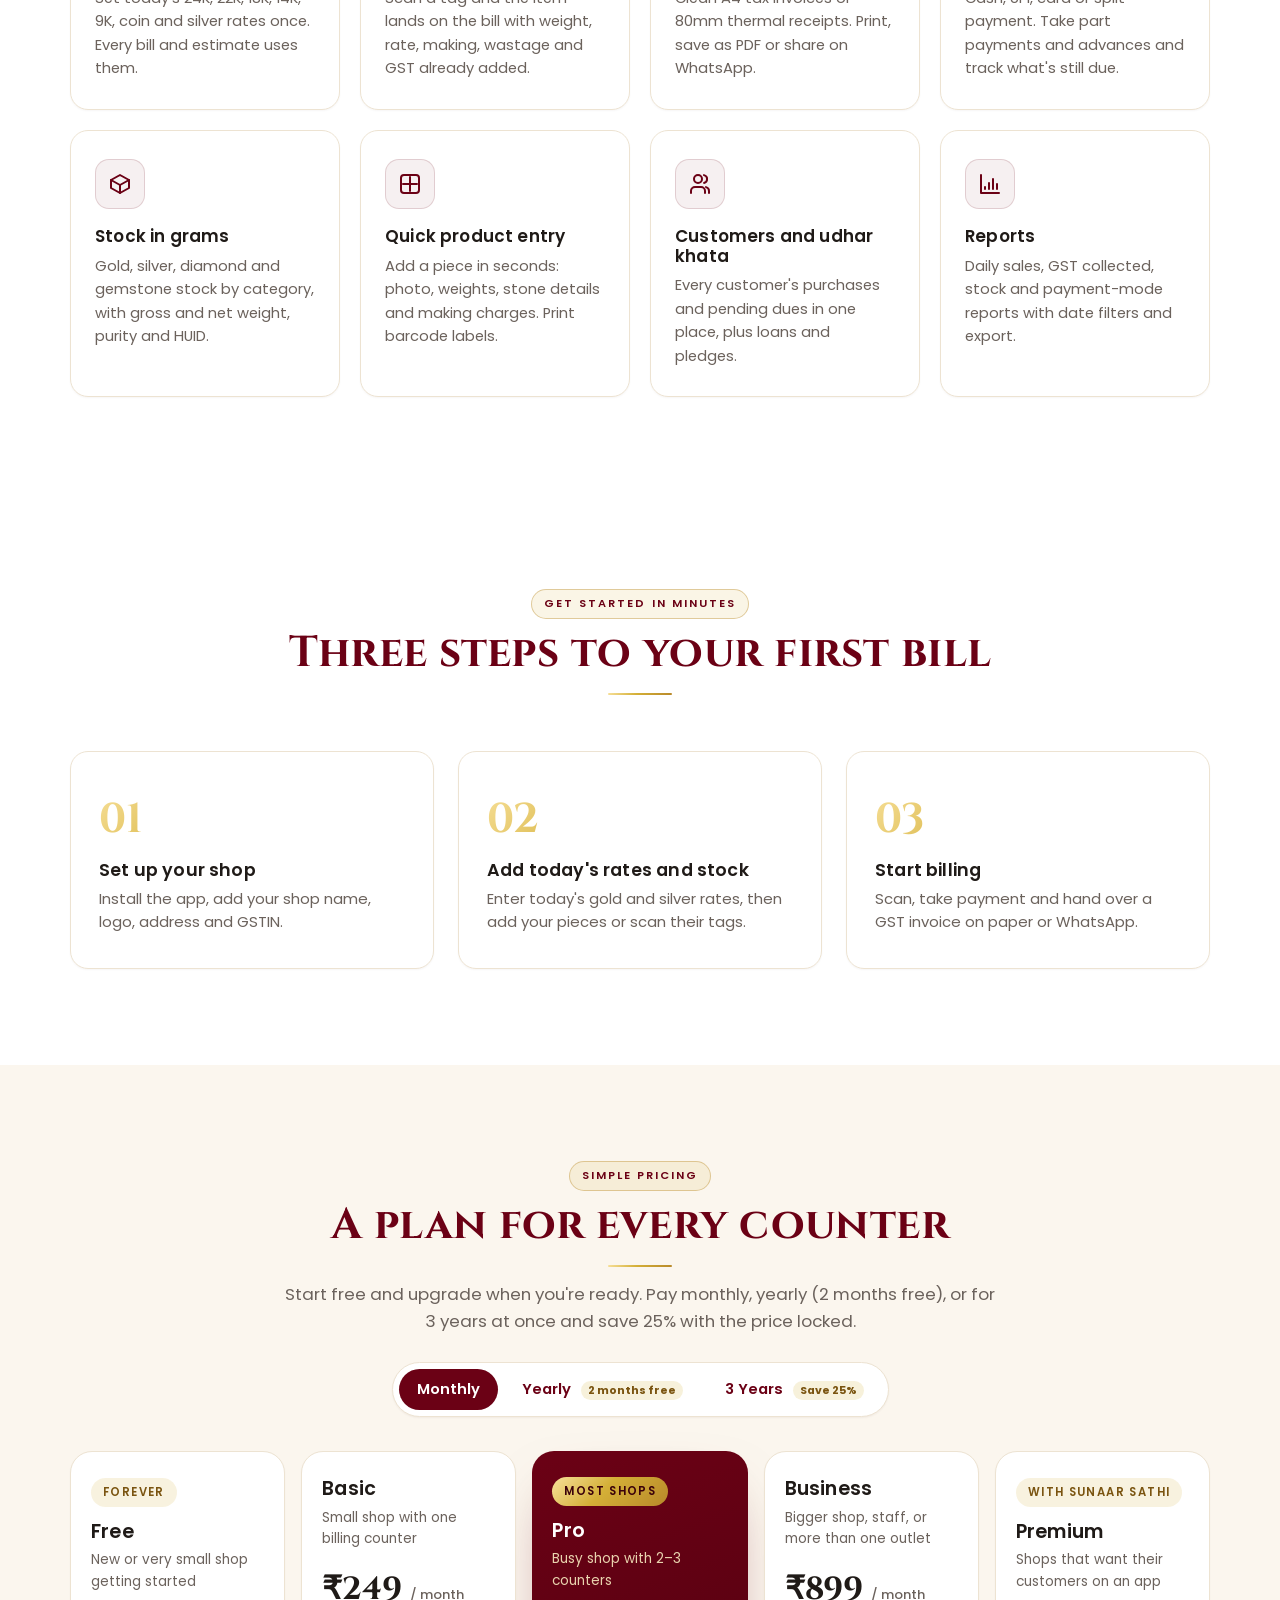
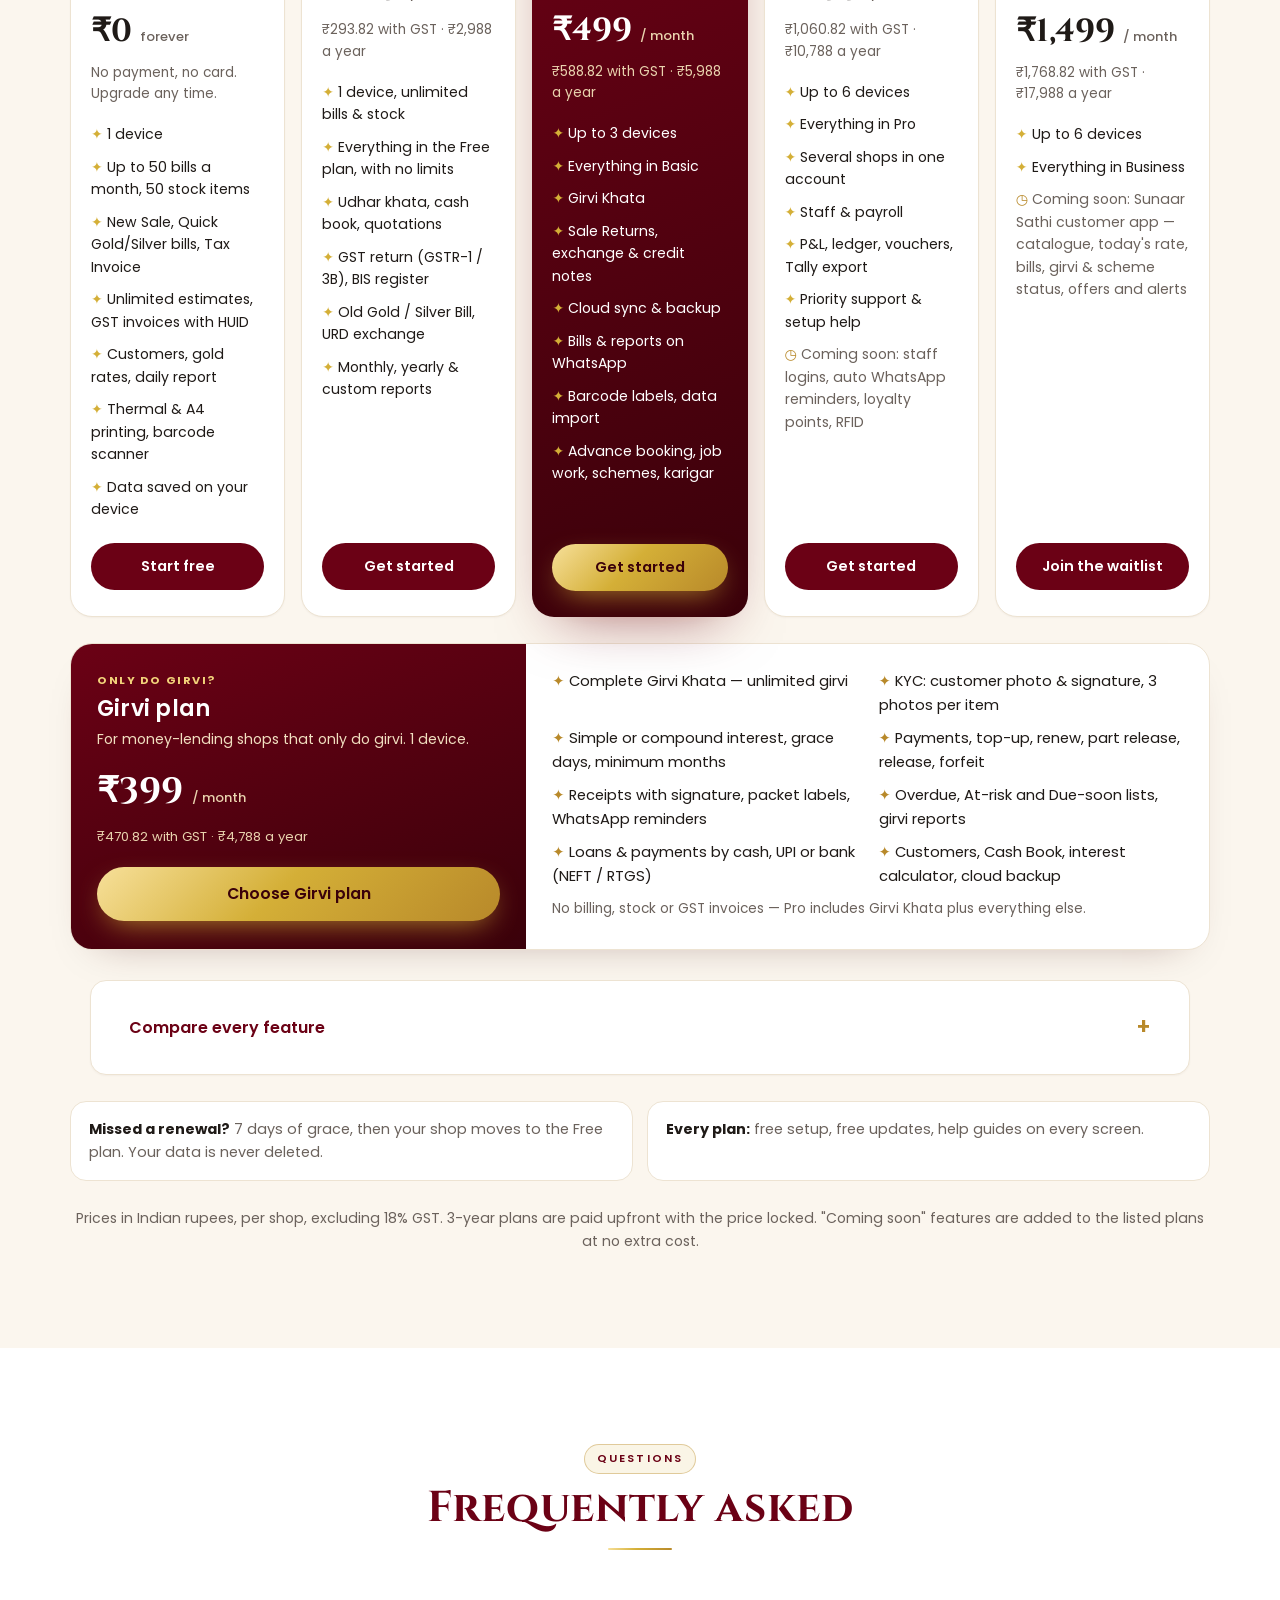
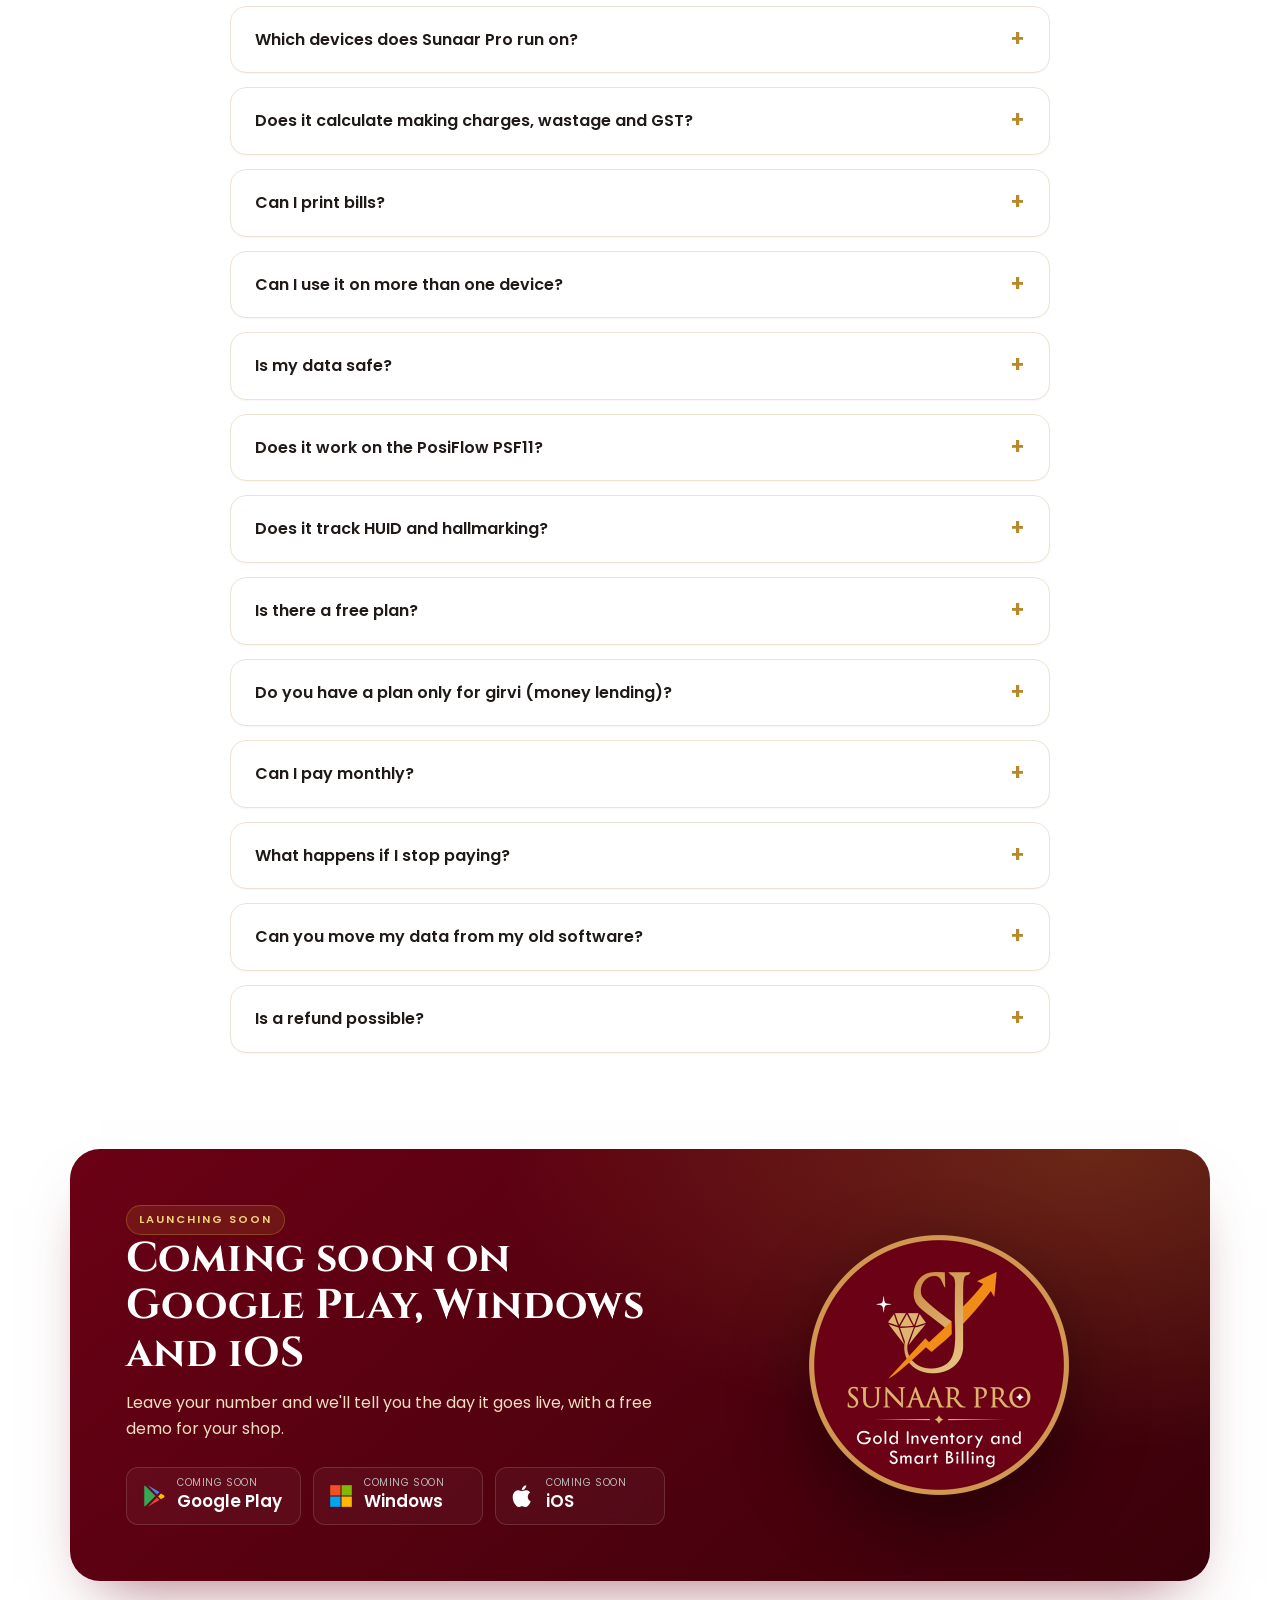
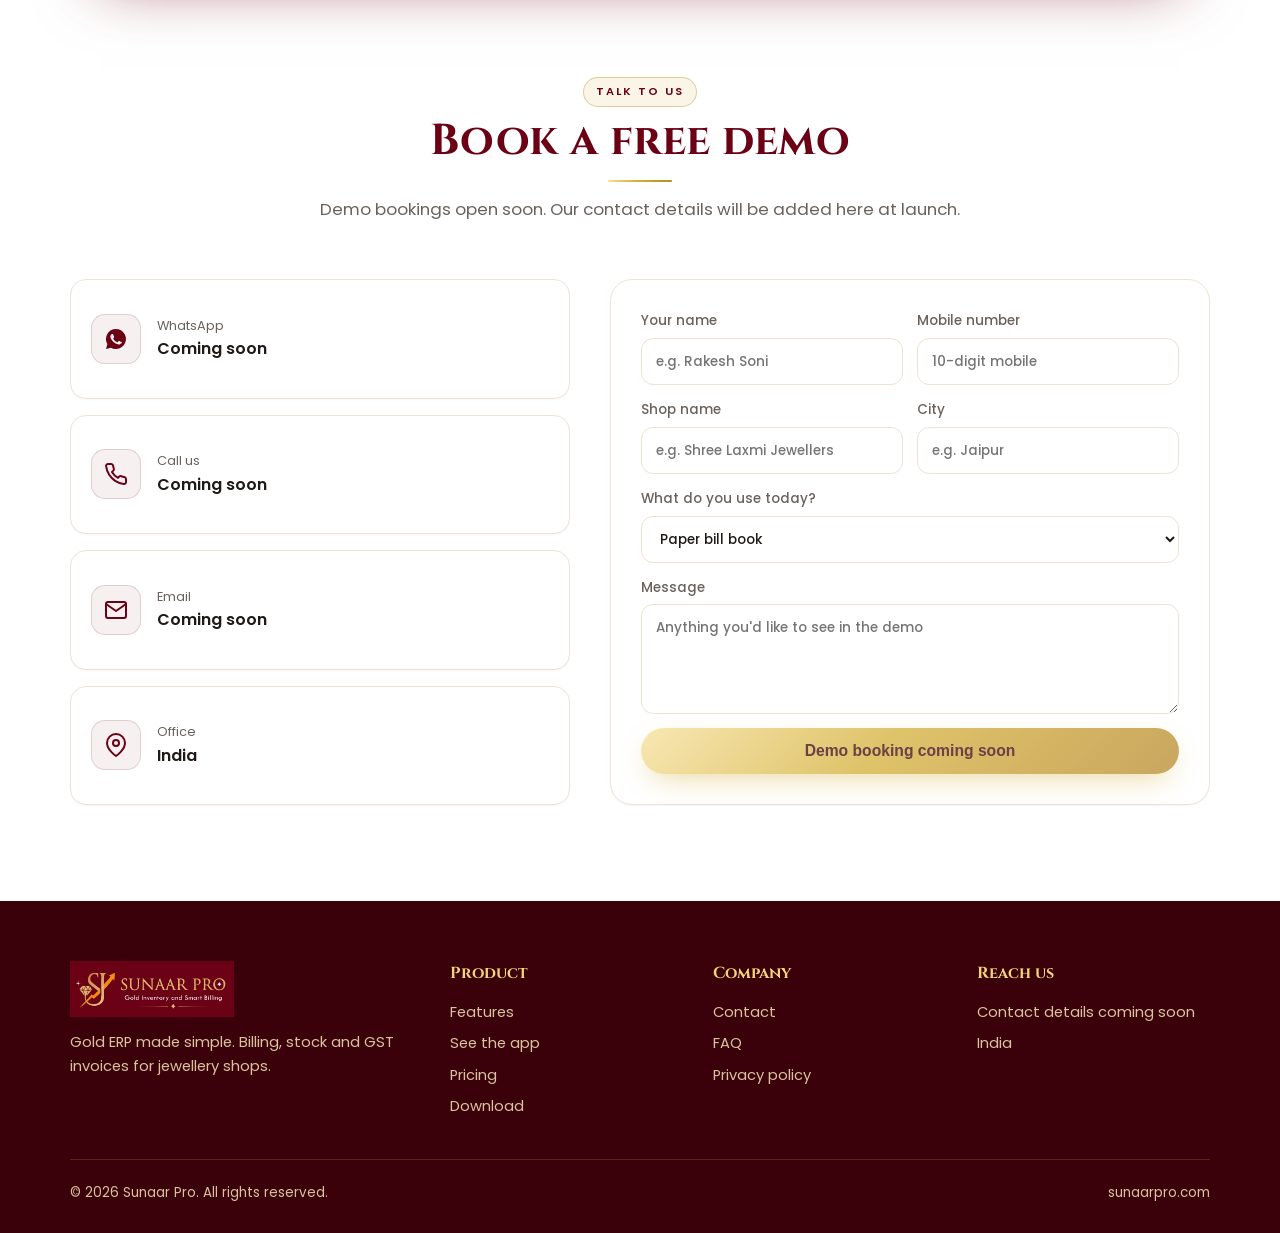
==== commit df270629: "Lower prices: Basic 249, Pro 499, Business 899, Premium 1499, Girvi 399 per month Co-Authored-By: Cl" ====
--- a/index.html
+++ b/index.html
@@ -205,7 +205,7 @@
       <div class="plan reveal">
         <h3>Basic</h3>
         <p class="for">Small shop with one billing counter</p>
-        <div class="price" data-m="499" data-y="4990" data-t="13490"></div><div class="per" data-m="499" data-y="4990" data-t="13490"></div>
+        <div class="price" data-m="249" data-y="2490" data-t="6690"></div><div class="per" data-m="249" data-y="2490" data-t="6690"></div>
         <ul><li>1 device, unlimited bills &amp; stock</li><li>Everything in the Free plan, with no limits</li><li>Udhar khata, cash book, quotations</li><li>GST return (GSTR-1 / 3B), BIS register</li><li>Old Gold / Silver Bill, URD exchange</li><li>Monthly, yearly &amp; custom reports</li></ul>
         <a class="btn btn-maroon" href="#contact">Get started</a>
       </div>
@@ -213,14 +213,14 @@
         <span class="tag">Most shops</span>
         <h3>Pro</h3>
         <p class="for">Busy shop with 2–3 counters</p>
-        <div class="price" data-m="899" data-y="8990" data-t="23990"></div><div class="per" data-m="899" data-y="8990" data-t="23990"></div>
+        <div class="price" data-m="499" data-y="4990" data-t="13490"></div><div class="per" data-m="499" data-y="4990" data-t="13490"></div>
         <ul><li>Up to 3 devices</li><li>Everything in Basic</li><li>Girvi Khata</li><li>Sale Returns, exchange &amp; credit notes</li><li>Cloud sync &amp; backup</li><li>Bills &amp; reports on WhatsApp</li><li>Barcode labels, data import</li><li>Advance booking, job work, schemes, karigar</li></ul>
         <a class="btn btn-gold" href="#contact">Get started</a>
       </div>
       <div class="plan reveal">
         <h3>Business</h3>
         <p class="for">Bigger shop, staff, or more than one outlet</p>
-        <div class="price" data-m="1499" data-y="14990" data-t="39990"></div><div class="per" data-m="1499" data-y="14990" data-t="39990"></div>
+        <div class="price" data-m="899" data-y="8990" data-t="23990"></div><div class="per" data-m="899" data-y="8990" data-t="23990"></div>
         <ul><li>Up to 6 devices</li><li>Everything in Pro</li><li>Several shops in one account</li><li>Staff &amp; payroll</li><li>P&amp;L, ledger, vouchers, Tally export</li><li>Priority support &amp; setup help</li><li class="soon">Coming soon: staff logins, auto WhatsApp reminders, loyalty points, RFID</li></ul>
         <a class="btn btn-maroon" href="#contact">Get started</a>
       </div>
@@ -228,7 +228,7 @@
         <span class="tag tag-plain">With Sunaar Sathi</span>
         <h3>Premium</h3>
         <p class="for">Shops that want their customers on an app</p>
-        <div class="price" data-m="2499" data-y="24990" data-t="66990"></div><div class="per" data-m="2499" data-y="24990" data-t="66990"></div>
+        <div class="price" data-m="1499" data-y="14990" data-t="39990"></div><div class="per" data-m="1499" data-y="14990" data-t="39990"></div>
         <ul><li>Up to 6 devices</li><li>Everything in Business</li><li class="soon">Coming soon: Sunaar Sathi customer app — catalogue, today's rate, bills, girvi &amp; scheme status, offers and alerts</li></ul>
         <a class="btn btn-maroon" href="#contact">Join the waitlist</a>
       </div>
@@ -241,7 +241,7 @@
         <span class="gp-eyebrow">Only do girvi?</span>
         <h3>Girvi plan</h3>
         <p class="gp-for">For money-lending shops that only do girvi. 1 device.</p>
-        <div class="price" data-m="299" data-y="2990" data-t="7990"></div><div class="per" data-m="299" data-y="2990" data-t="7990"></div>
+        <div class="price" data-m="399" data-y="3990" data-t="10790"></div><div class="per" data-m="399" data-y="3990" data-t="10790"></div>
         <a class="btn btn-gold" href="#contact">Choose Girvi plan</a>
       </div>
       <ul class="gp-list">
@@ -292,7 +292,7 @@
       <details><summary>Does it work on the PosiFlow PSF11?</summary><p>Yes. Sunaar Pro runs on the PSF11 all-in-one billing machine and prints receipts on its built-in 80mm thermal printer. Choose "Built-in" in the app&#39;s printer settings.</p></details>
       <details><summary>Does it track HUID and hallmarking?</summary><p>Yes. You can save the HUID with each piece and it appears on your stock list and invoices.</p></details>
       <details><summary>Is there a free plan?</summary><p>Yes. The Free plan costs nothing, forever: 1 device, up to 50 bills a month and 50 stock items, with billing, estimates, GST invoices and printing. Upgrade any time and all your bills and stock come with you.</p></details>
-      <details><summary>Do you have a plan only for girvi (money lending)?</summary><p>Yes. The Girvi plan is ₹299 a month, ₹2,990 a year or ₹7,990 for 3 years (+GST): complete Girvi Khata with customer photo and signature, item photos, simple or compound interest, receipts, packet labels, reminders and cloud backup, on 1 device. Need billing too? Pro includes Girvi Khata plus everything else.</p></details>
+      <details><summary>Do you have a plan only for girvi (money lending)?</summary><p>Yes. The Girvi plan is ₹399 a month, ₹3,990 a year or ₹10,790 for 3 years (+GST): complete Girvi Khata with customer photo and signature, item photos, simple or compound interest, receipts, packet labels, reminders and cloud backup, on 1 device. Need billing too? Pro includes Girvi Khata plus everything else.</p></details>
       <details><summary>Can I pay monthly?</summary><p>Yes. Pay monthly, yearly (2 months free), or for 3 years at once (25% off, price locked). You can move to a longer period any time and your unused days carry over.</p></details>
       <details><summary>What happens if I stop paying?</summary><p>Nothing is deleted. After 7 days of grace your shop moves to the Free plan: you can still open, search and reprint every old bill. Renew and everything opens again.</p></details>
       <details><summary>Can you move my data from my old software?</summary><p>Yes, free. Export your stock, customers, girvi and old bills to Excel from your old software, and Sunaar Pro imports them.</p></details>
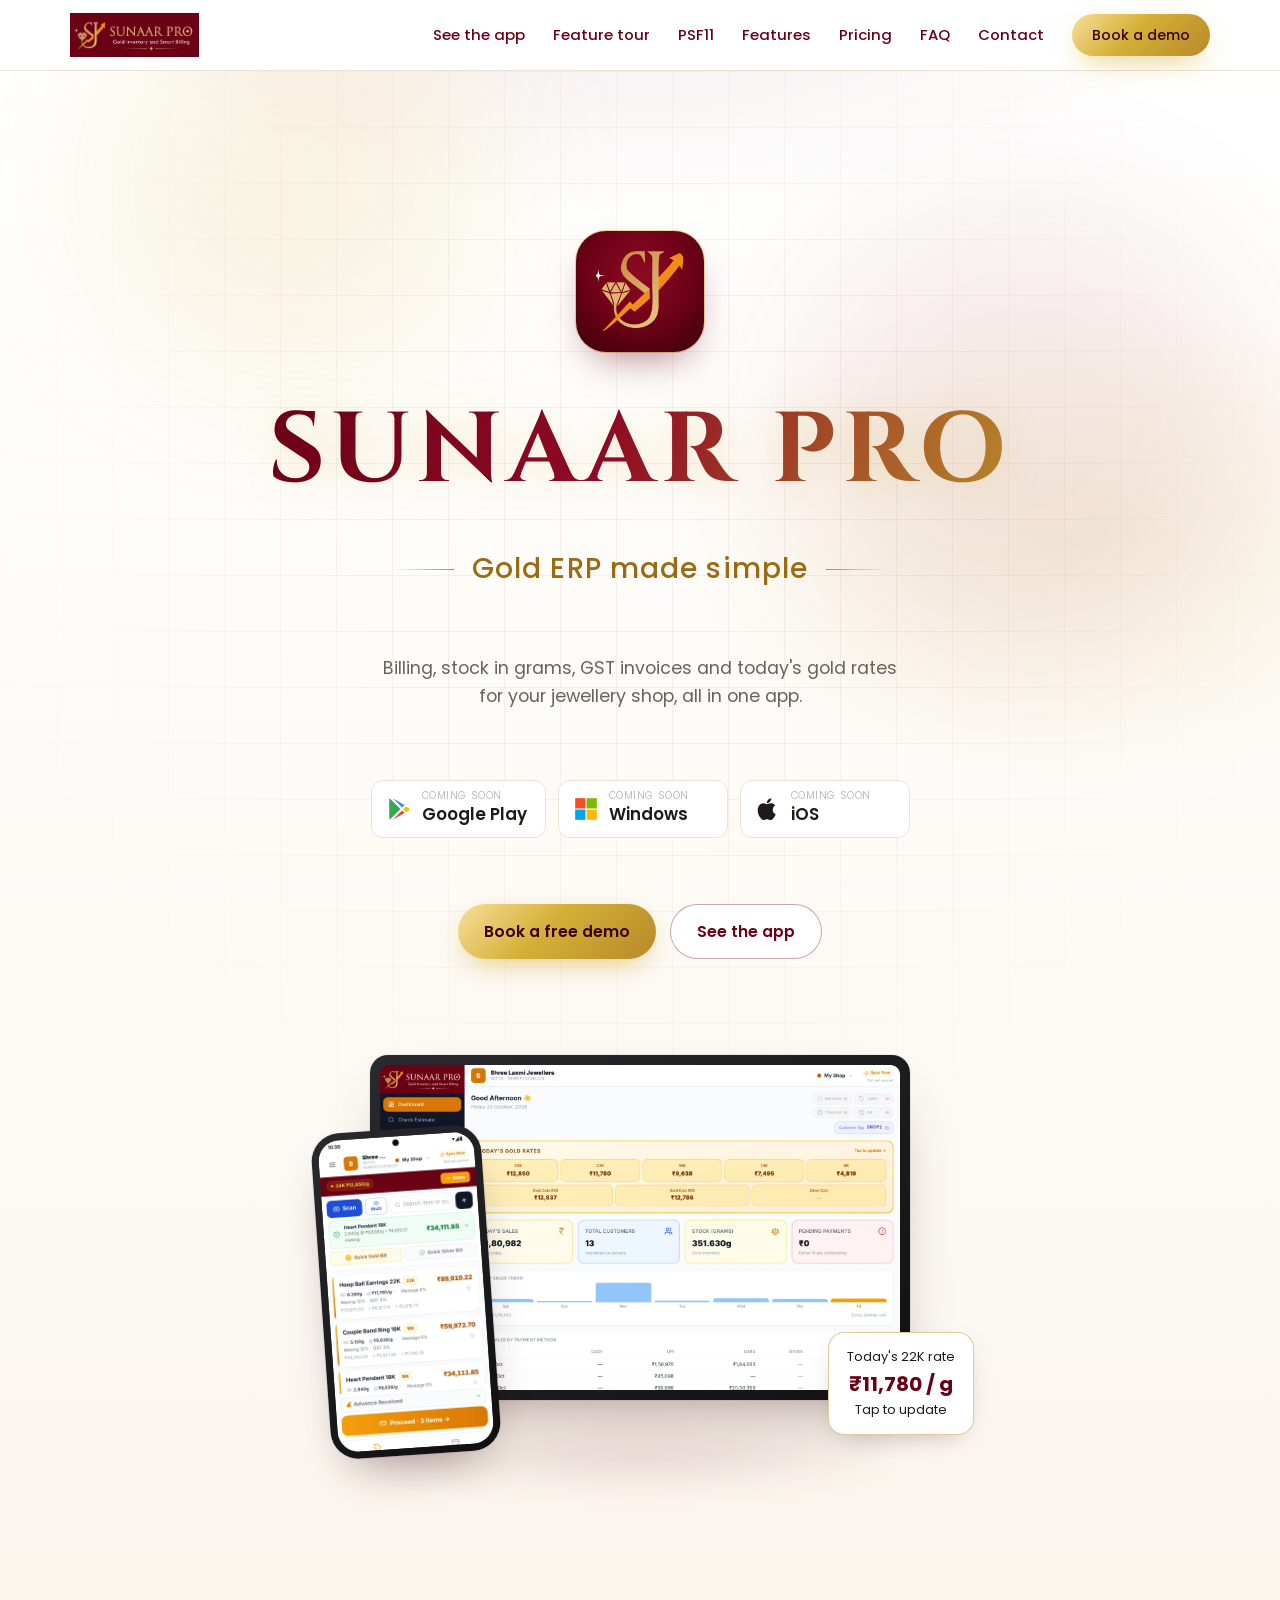
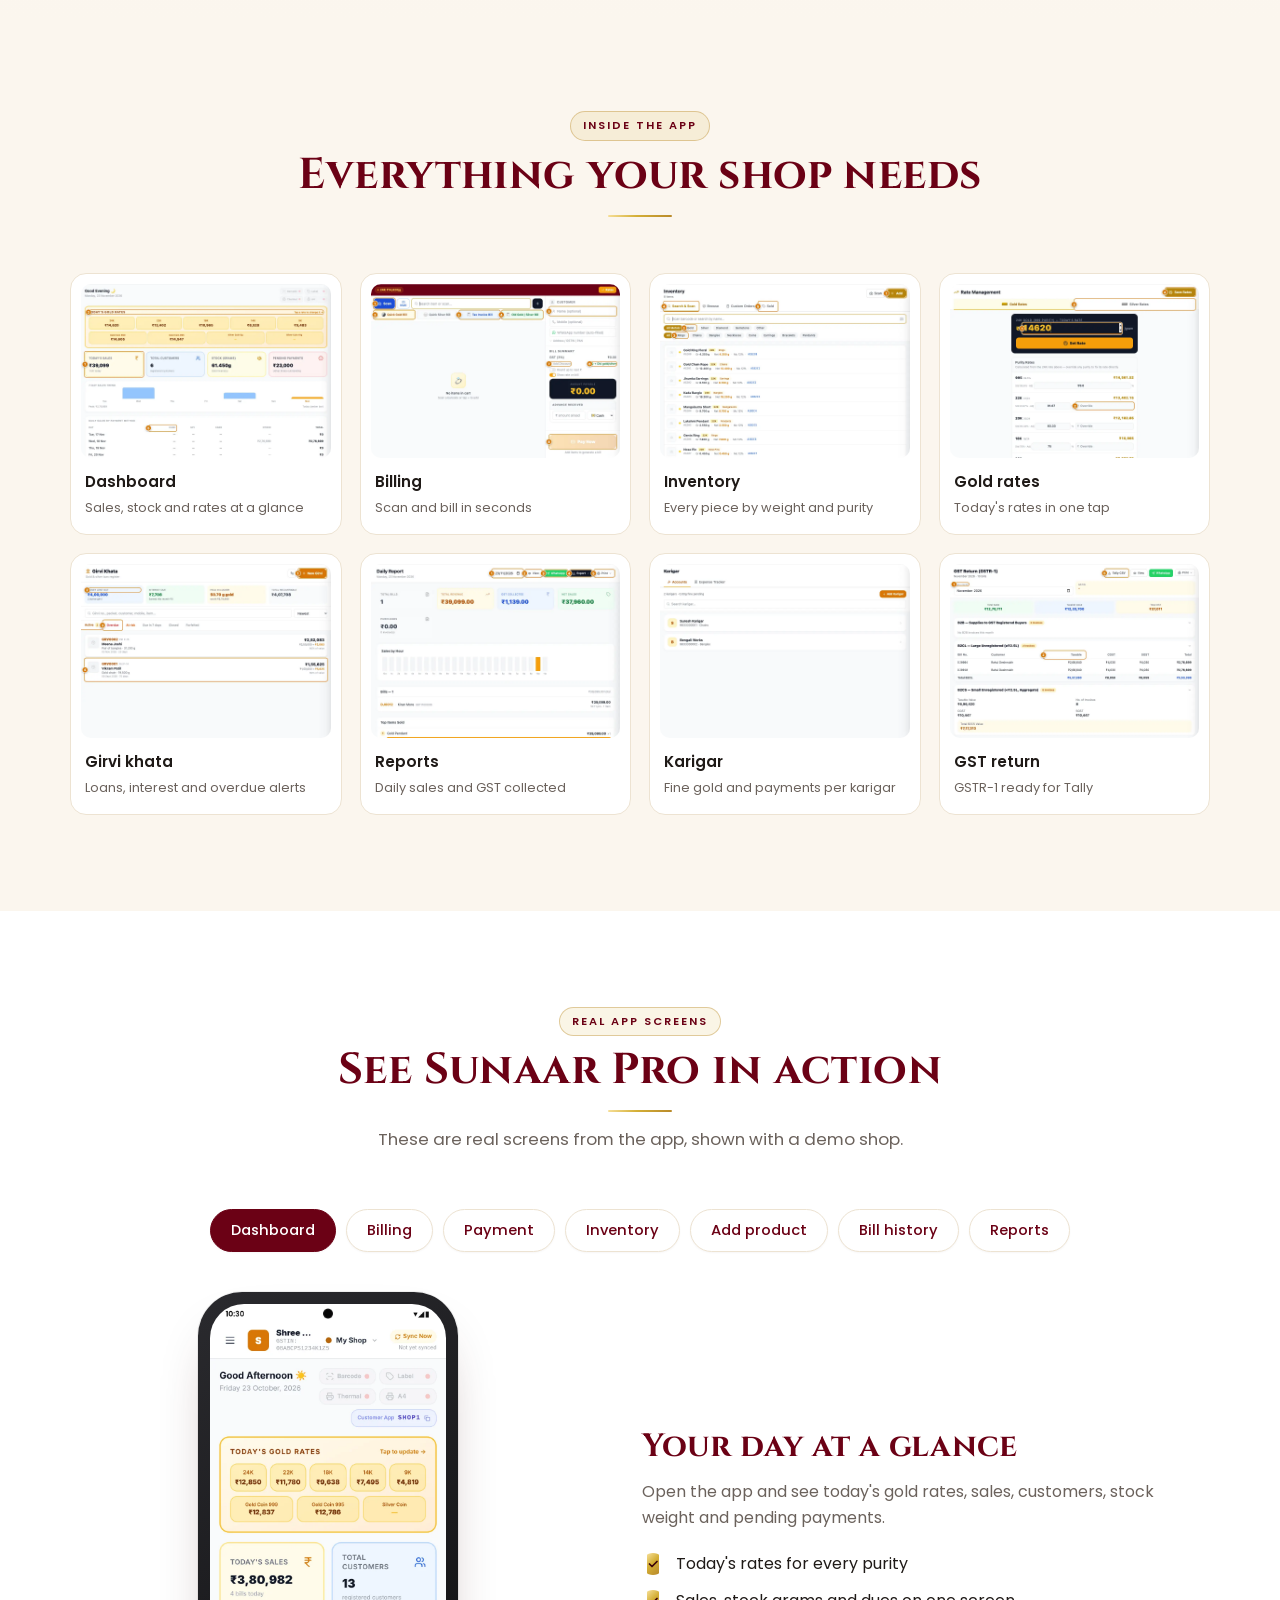
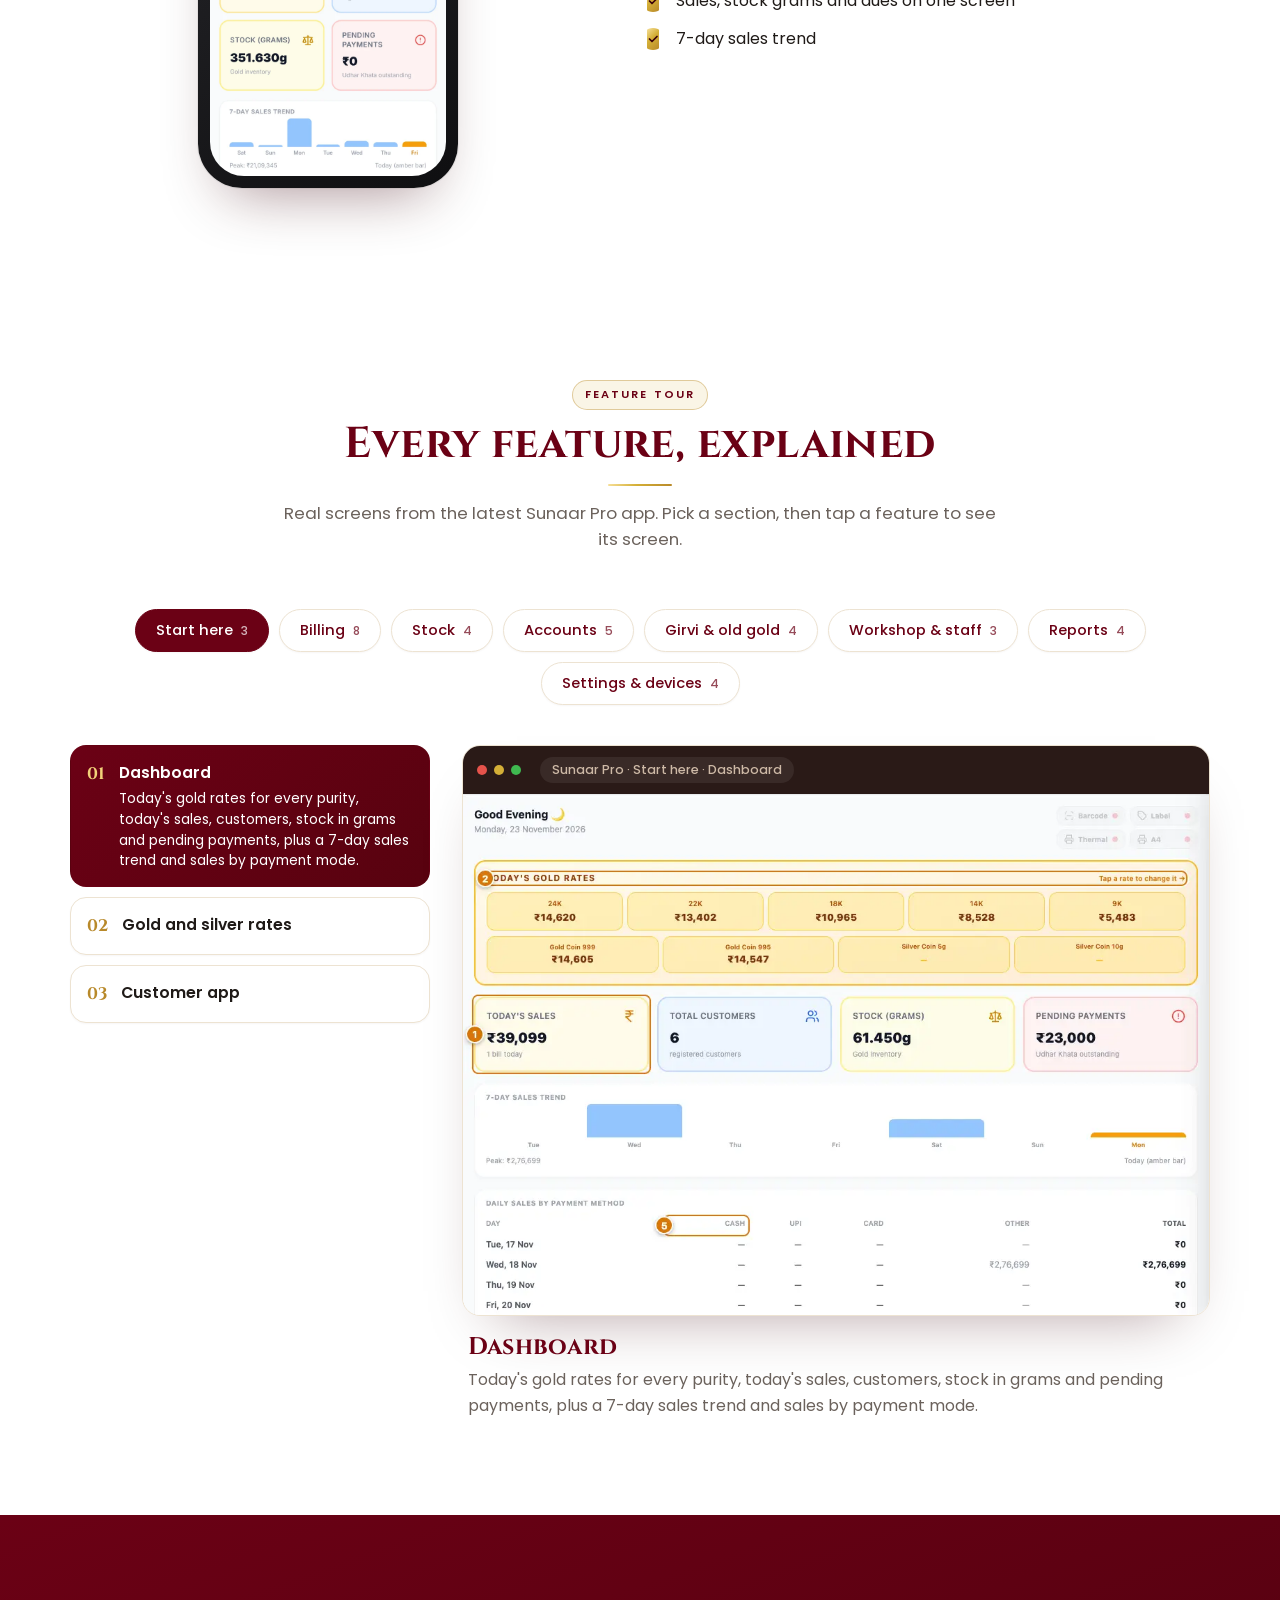
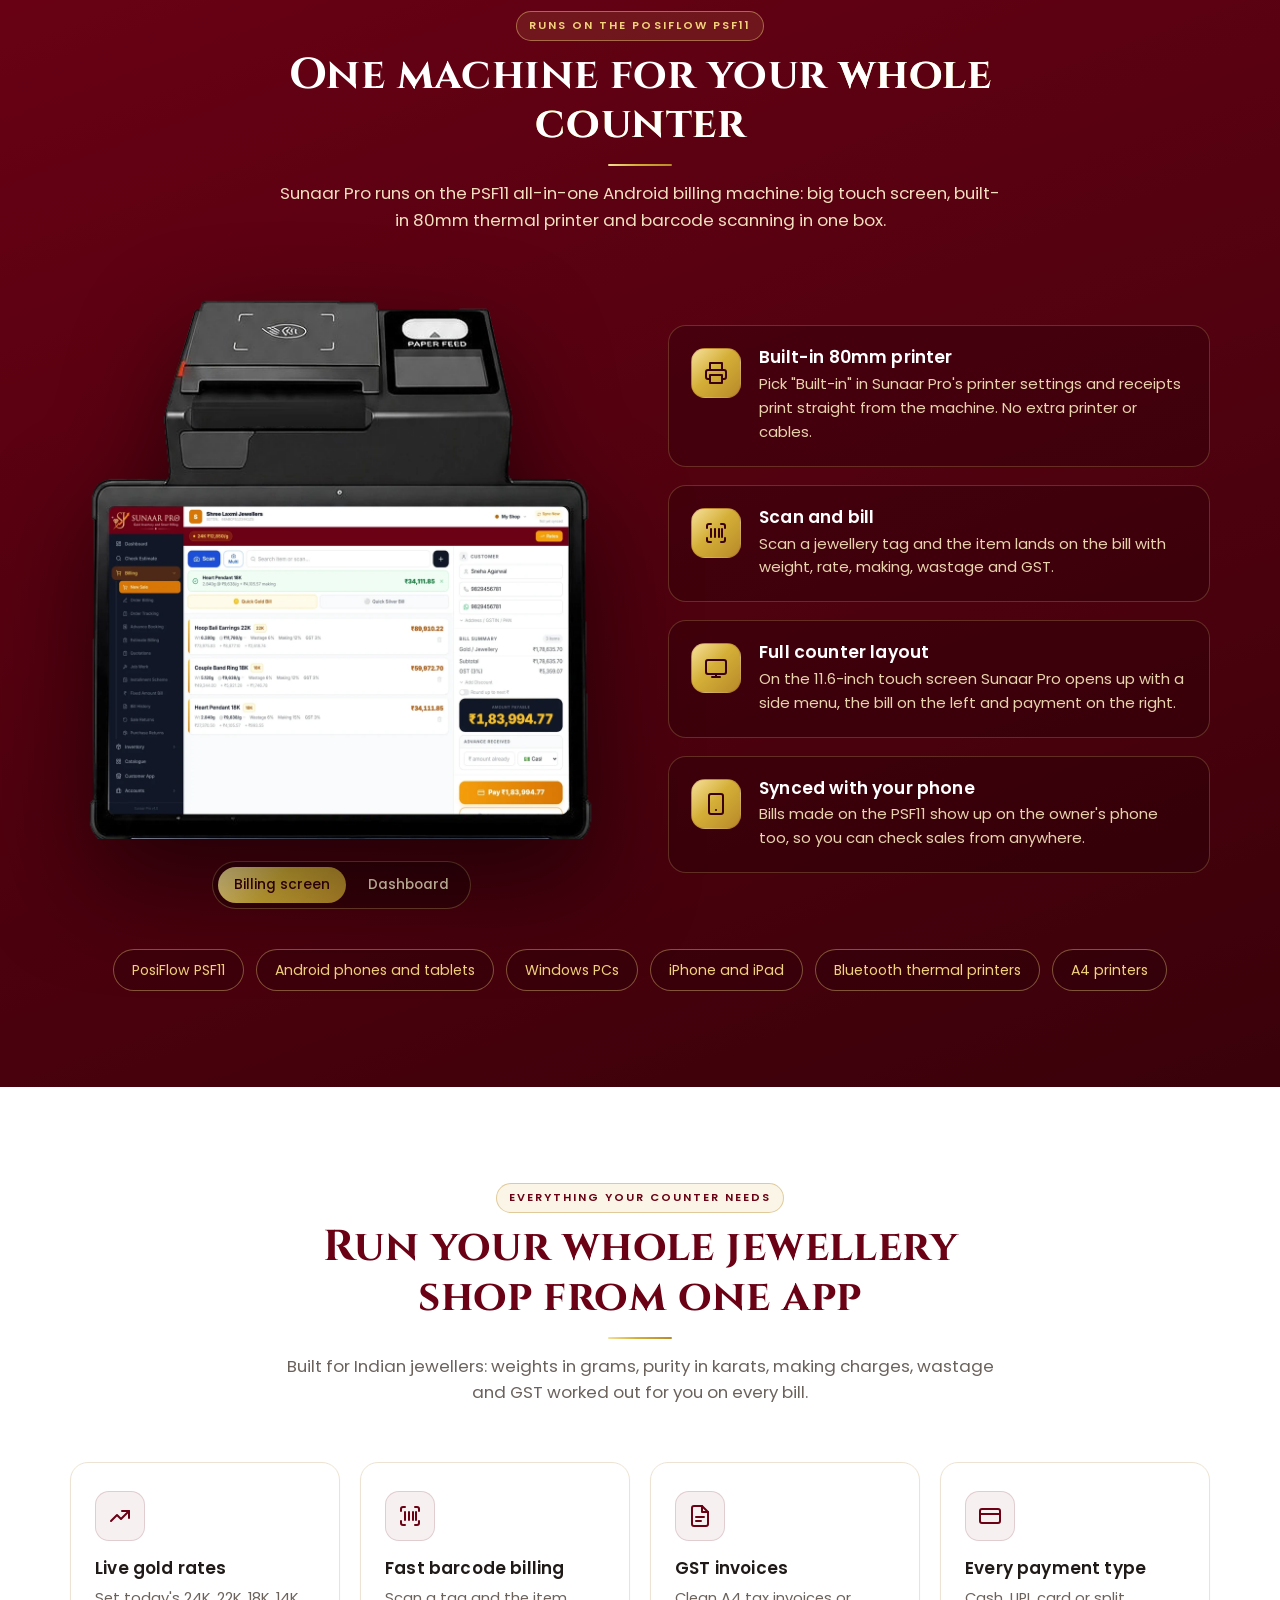
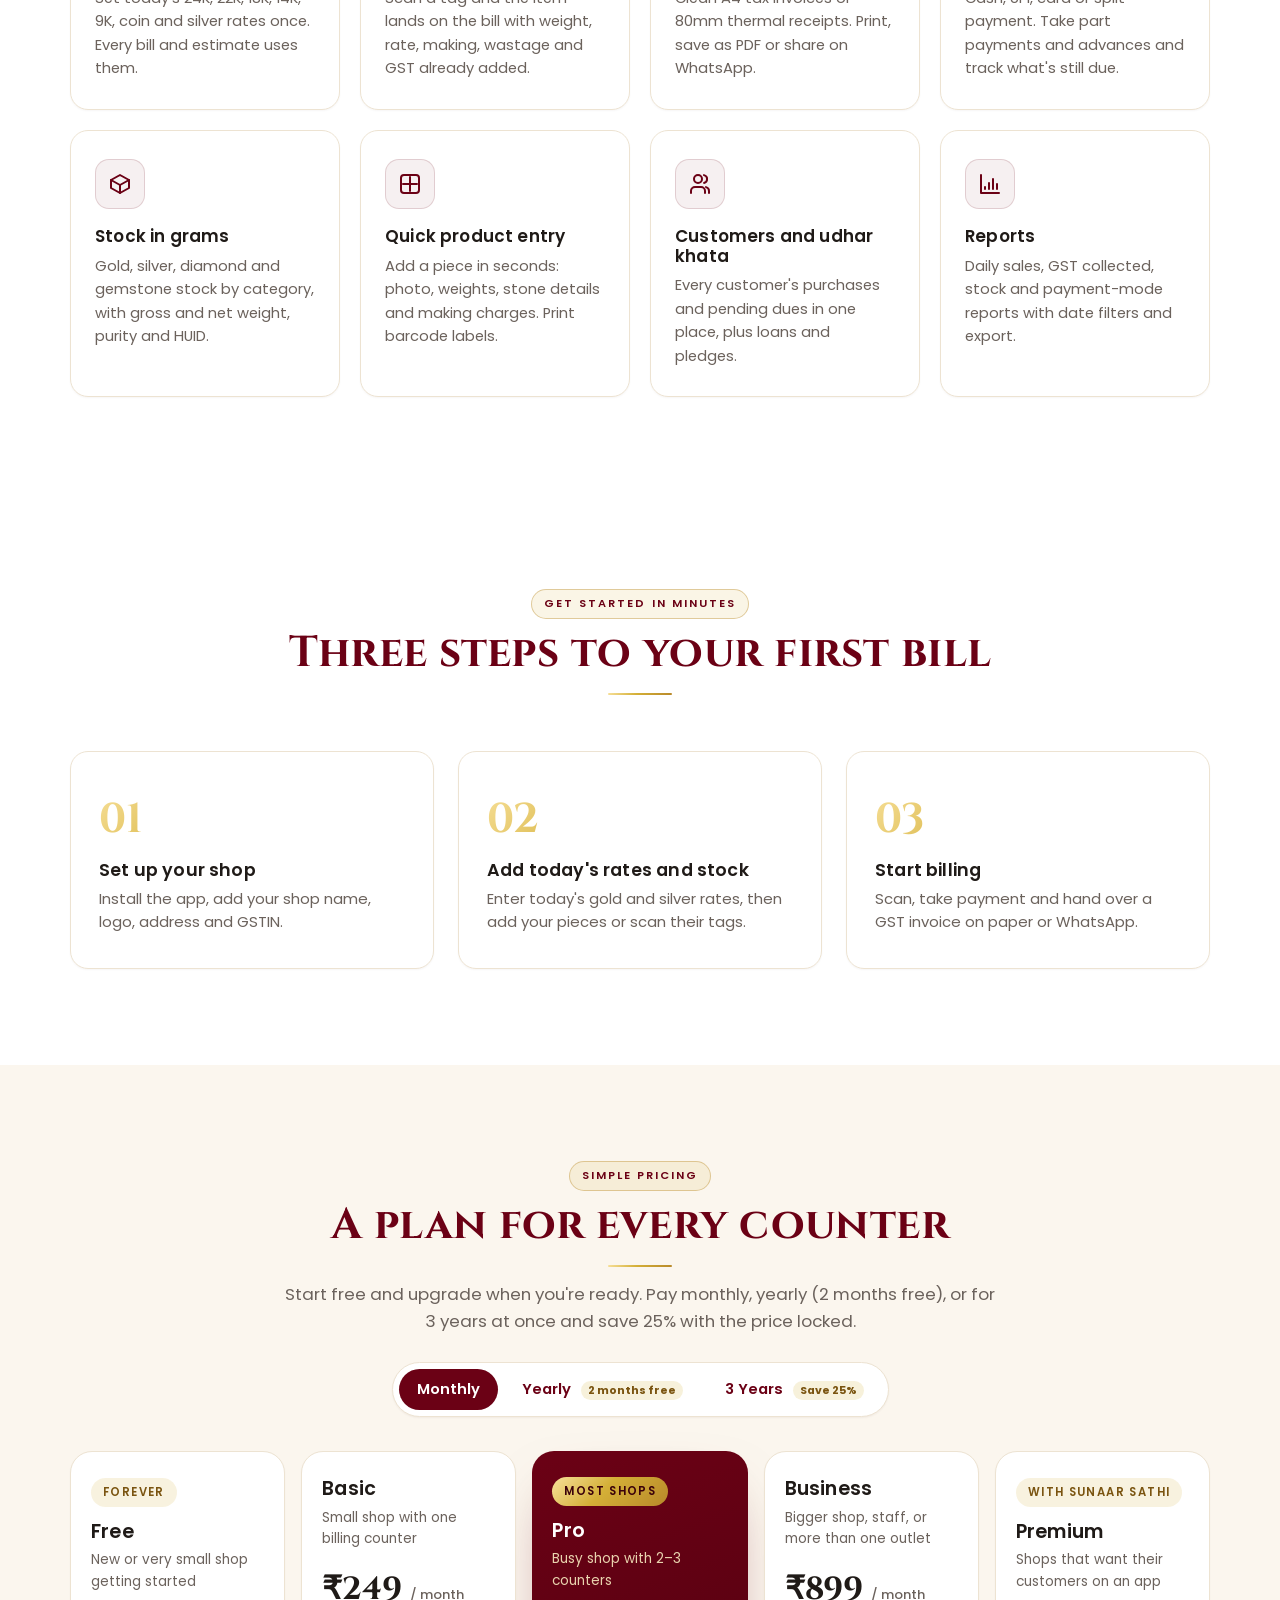
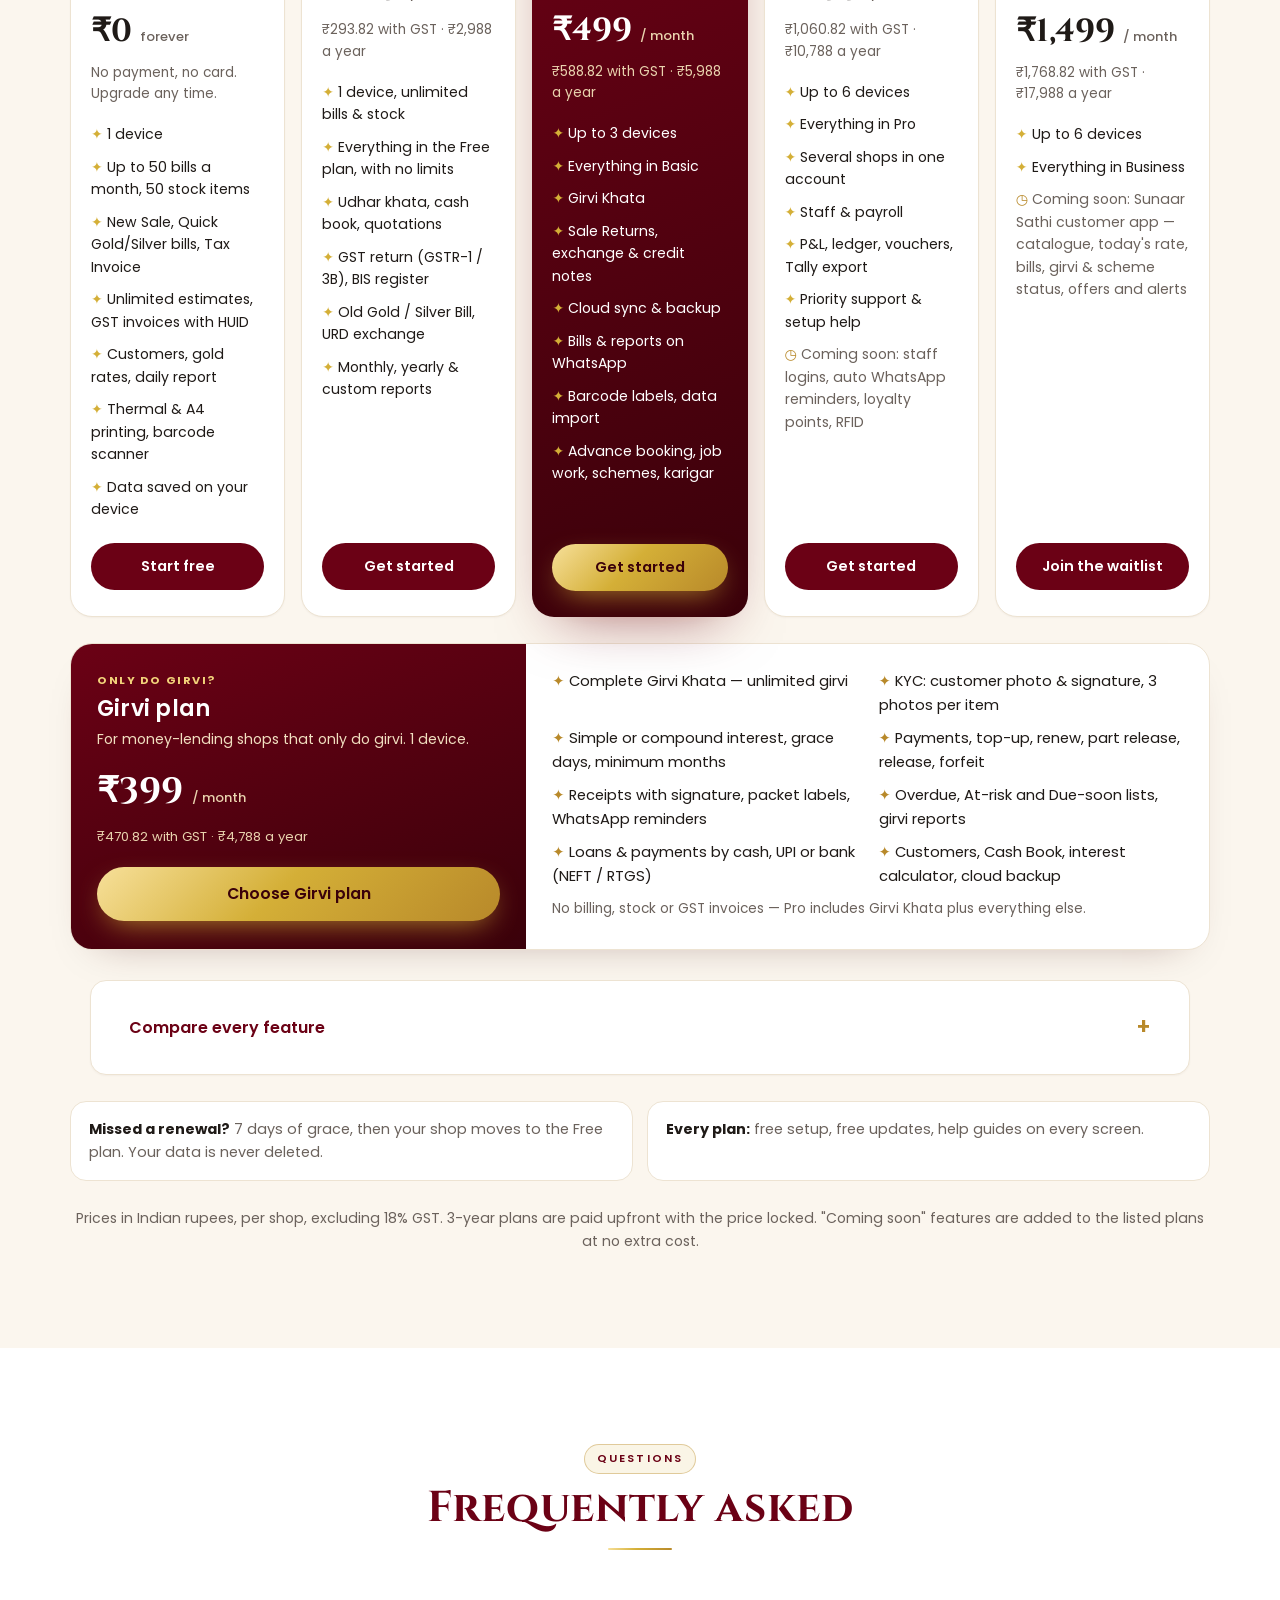
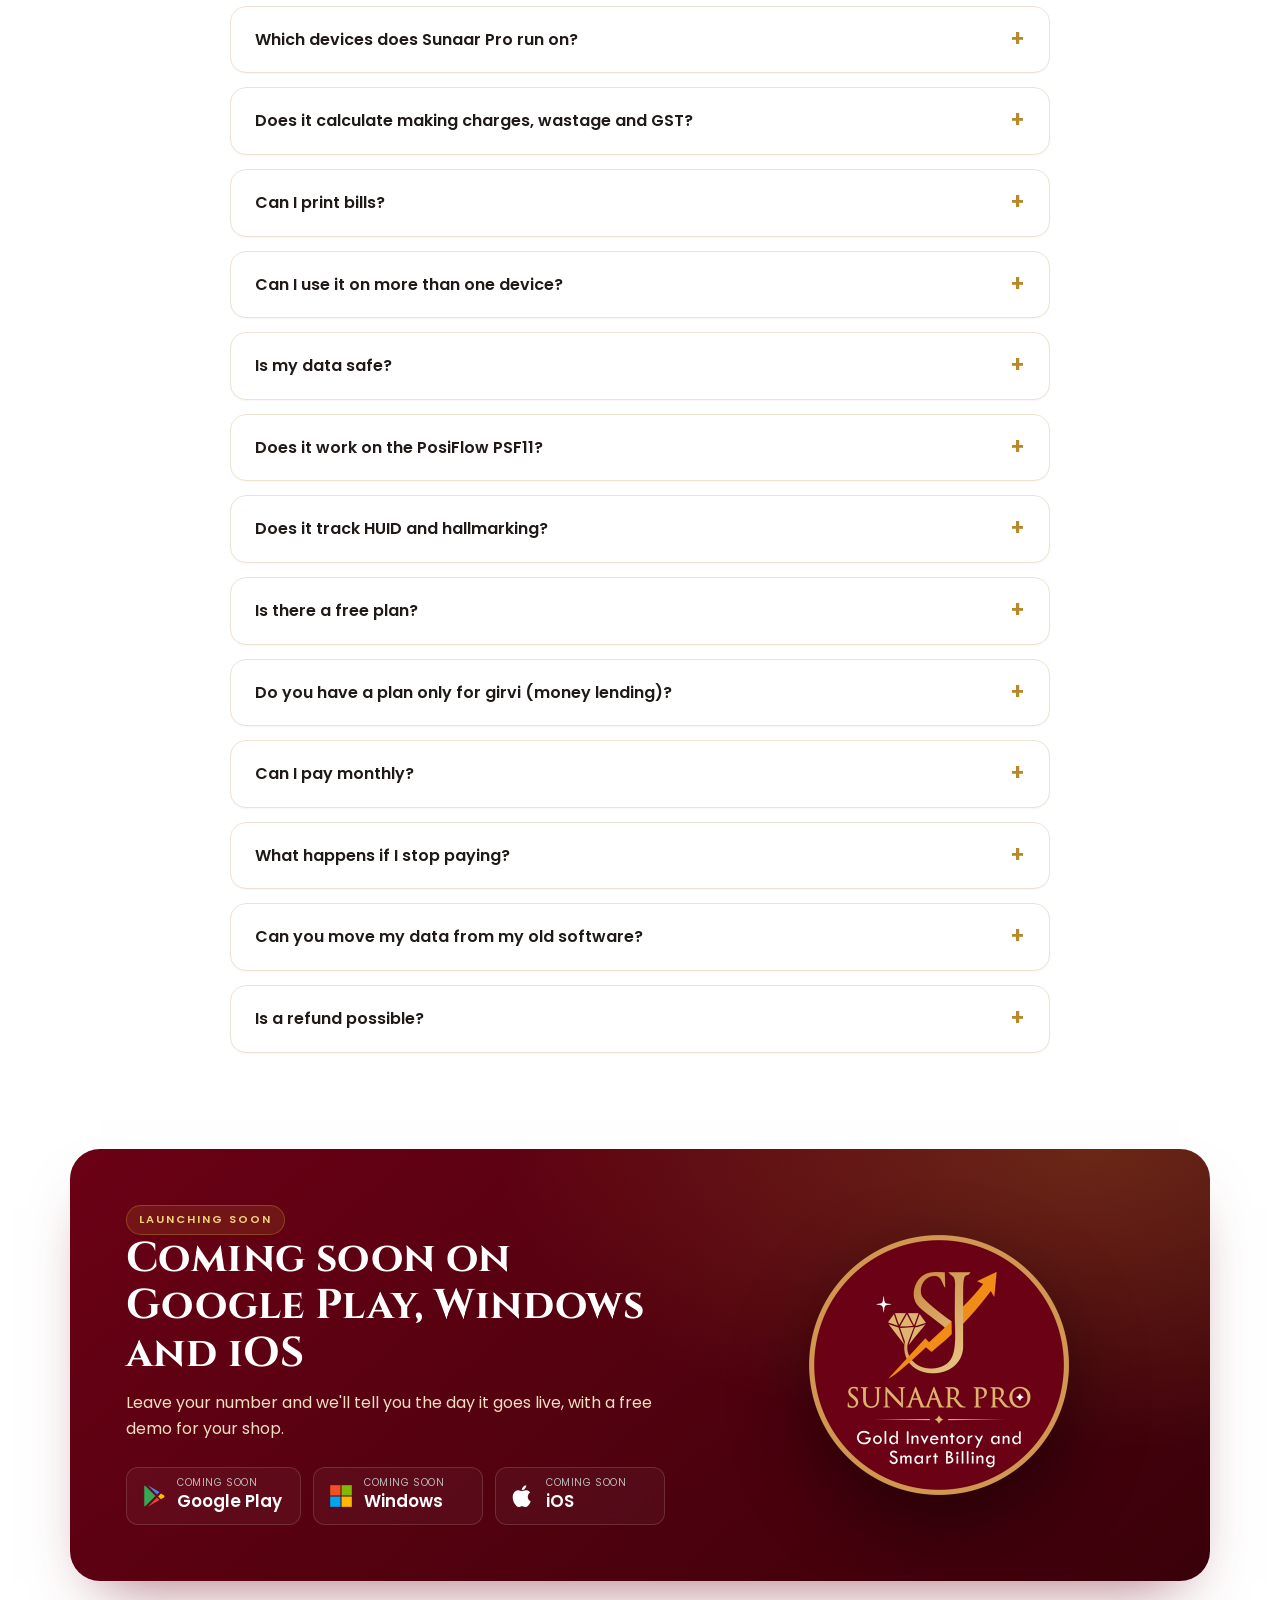
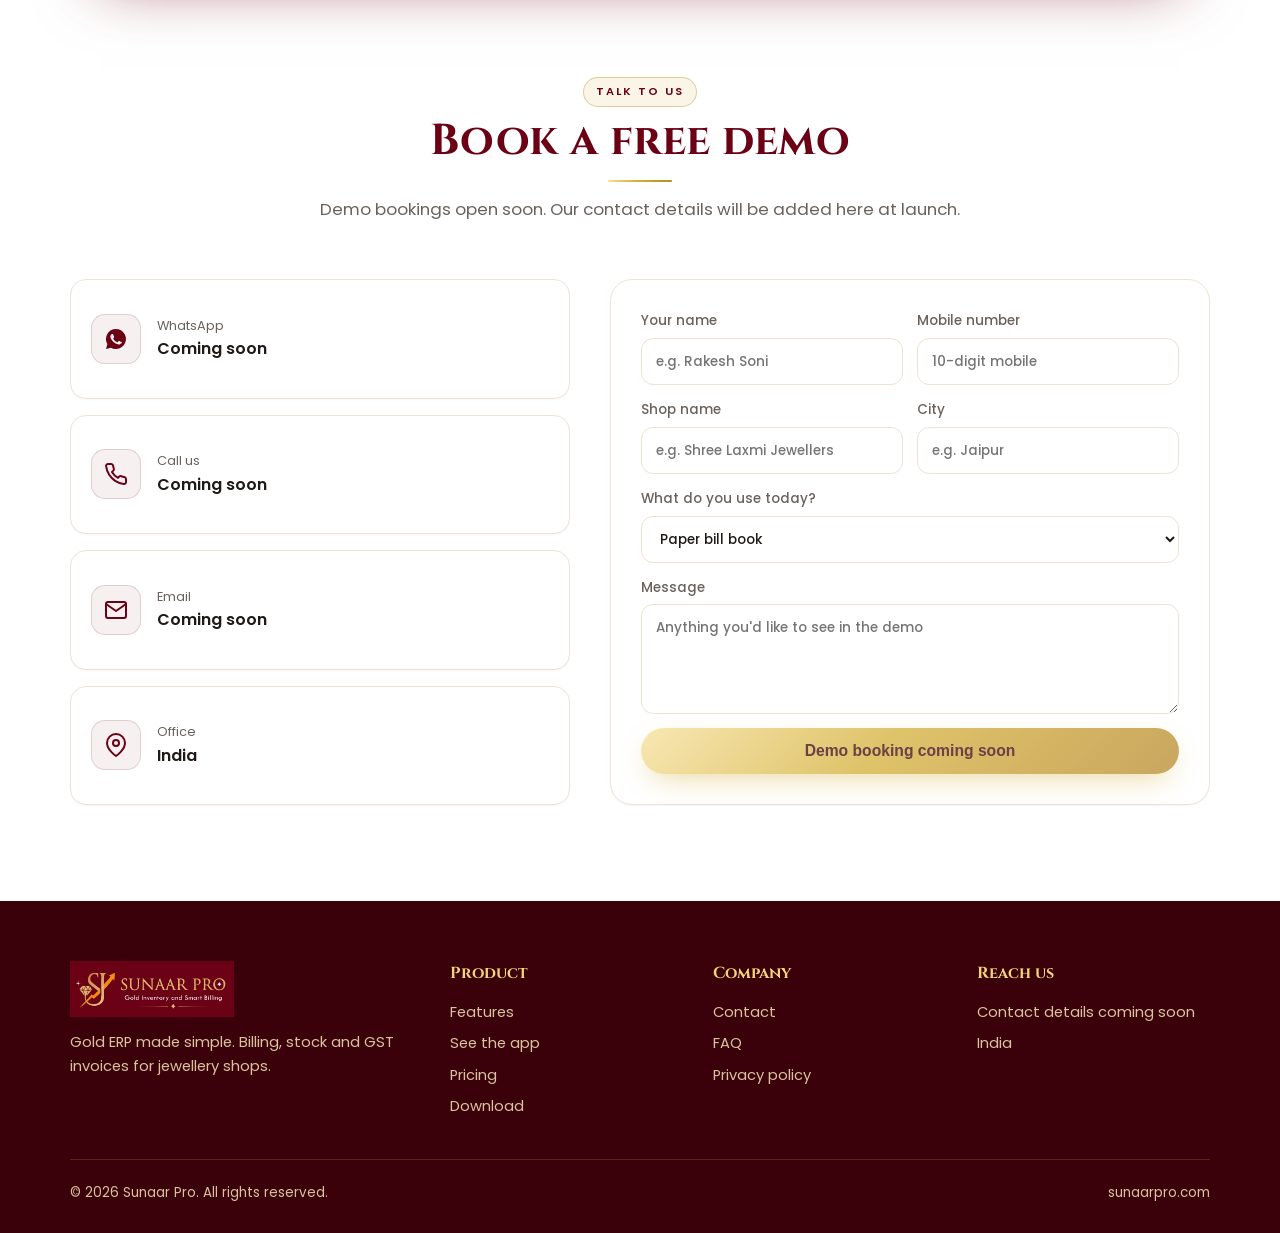
==== commit 199b6cf2: "Shorter website on phones: swipe rows for features and app screens, compact PSF11, steps, FAQ, conta" ====
--- a/index.html
+++ b/index.html
@@ -298,6 +298,7 @@
       <details><summary>Can you move my data from my old software?</summary><p>Yes, free. Export your stock, customers, girvi and old bills to Excel from your old software, and Sunaar Pro imports them.</p></details>
       <details><summary>Is a refund possible?</summary><p>Try Sunaar Pro on the Free plan first. Paid plans are not refunded once started, but you can upgrade any time by paying the difference.</p></details>
     </div>
+    <button type="button" class="faq-more" onclick="this.previousElementSibling.classList.add('open')">More questions ▾</button>
   </div>
 </section>
 
@@ -607,5 +608,20 @@
   if(more) more.onclick=function(){ document.querySelector('.girvi-plan').classList.add('open'); };
 })();
 </script>
+<script>
+// Phones: dots under the swipe rows (features, app screens)
+(function(){
+  ['.features','.shot-grid'].forEach(function(sel){
+    var row=document.querySelector(sel); if(!row) return;
+    var items=[].slice.call(row.children), dots=document.createElement('div'); dots.className='swipe-dots';
+    items.forEach(function(){ dots.appendChild(document.createElement('i')); });
+    row.parentNode.insertBefore(dots,row.nextSibling);
+    function mark(){ var mid=row.scrollLeft+row.clientWidth/2,b=0,bd=1e9;
+      items.forEach(function(c,i){ var d=Math.abs(c.offsetLeft+c.clientWidth/2-mid); if(d<bd){bd=d;b=i;} });
+      [].forEach.call(dots.children,function(d,i){ d.classList.toggle('on',i===b); }); }
+    row.addEventListener('scroll',function(){ requestAnimationFrame(mark); },{passive:true}); mark();
+  });
+})();
+</script>
 </body>
 </html>
--- a/styles.css
+++ b/styles.css
@@ -604,3 +604,83 @@
   .bill-switch button span{font-size:.6rem;padding:1px 6px;margin:0}
   #pricing .sec-head p{font-size:.92rem}
 }
+
+/* ── Phones: shorter page — swipe rows for features & screenshots, tighter spacing ── */
+.swipe-dots{display:none}
+@media (max-width:760px){
+  section{padding:48px 0}
+  .sec-head{margin-bottom:22px}
+  .sec-head h2{margin:8px 0 8px}
+  .sec-head p{font-size:.92rem}
+
+  /* Features + app screenshots: one row you swipe sideways */
+  .features,.shot-grid{display:flex!important;grid-template-columns:none!important;gap:12px;overflow-x:auto;scroll-snap-type:x mandatory;
+    margin:0 -16px;padding:6px 16px 10px;scrollbar-width:none;-webkit-overflow-scrolling:touch}
+  .features::-webkit-scrollbar,.shot-grid::-webkit-scrollbar{display:none}
+  .features .card{flex:0 0 78%;scroll-snap-align:center;padding:20px 18px;opacity:1;transform:none}
+  .shot-grid .shot{flex:0 0 82%;scroll-snap-align:center;opacity:1;transform:none}
+  .swipe-dots{display:flex;justify-content:center;gap:6px;margin-top:10px}
+  .swipe-dots i{width:7px;height:7px;border-radius:50%;background:rgba(107,1,21,.2);transition:all .2s}
+  .swipe-dots i.on{width:20px;border-radius:4px;background:#6B0115}
+  .bigscreen .swipe-dots i{background:rgba(242,210,122,.3)}.bigscreen .swipe-dots i.on{background:#F2D27A}
+
+  /* PSF11: smaller photo, points two per row */
+  .psf-grid{gap:18px}
+  .psf-photo img{max-height:300px;width:auto;margin:0 auto}
+  .psf-points{display:grid;grid-template-columns:1fr 1fr;gap:10px}
+  .psf-point{flex-direction:column;gap:8px;padding:14px}
+  .psf-point h3{font-size:.92rem}.psf-point p{font-size:.78rem;line-height:1.45}
+  .chips{margin-top:16px}
+
+  /* Feature tour: list becomes a swipe row of buttons under the screen */
+  .tour-wrap{display:flex;flex-direction:column-reverse;gap:14px}
+  .tour-list{display:flex!important;overflow-x:auto;gap:8px;margin:0 -16px;padding:2px 16px 6px;scrollbar-width:none}
+  .tour-list::-webkit-scrollbar{display:none}
+  .tour-list li{flex:0 0 auto}
+  .tour-list button{padding:9px 13px;white-space:nowrap}
+  .tour-list li.active small{display:none}
+  .tabs{margin-bottom:16px;flex-wrap:nowrap;overflow-x:auto;justify-content:flex-start;margin-left:-16px;margin-right:-16px;padding:0 16px;scrollbar-width:none}
+  .tabs::-webkit-scrollbar{display:none}
+  .tabs>*{flex:0 0 auto}
+
+  /* Showcase, steps, FAQ, contact, footer: tighter */
+  .show-grid{gap:20px}.show-phone{width:210px!important}
+  .steps{gap:10px}.step{padding:20px 18px 18px}
+  .faq{gap:8px}
+  .contact-grid{gap:18px}
+  footer{padding:36px 0 20px}.foot{grid-template-columns:1fr 1fr;gap:18px}.foot>div:first-child{grid-column:1/-1}
+  .foot-bottom{margin-top:20px}
+}
+@media (max-width:760px){
+  /* keep everything inside the phone width */
+  .tour-wrap>*,.tour-view,.tour-frame,.psf-grid>*,.show-grid>*,.contact-grid>*{min-width:0;max-width:100%}
+  .tour-frame .dots b{overflow:hidden;text-overflow:ellipsis;min-width:0}
+  /* hero: no empty band under the tablet picture */
+  .hero-center .stage{height:250px;margin-top:24px}
+  .hero .wrap.hero-center{padding-top:36px;padding-bottom:24px}
+  .hero-center .cta{margin-top:18px}.hero-center .stores{margin-top:18px}
+  /* showcase: picture + title, no tick list */
+  .show-text .ticks{display:none}
+  /* FAQ: first 6, rest behind a button */
+  .faq:not(.open) details:nth-of-type(n+7){display:none}
+  .faq-more{display:block;margin:12px auto 0;background:none;border:1px solid var(--line);border-radius:999px;padding:9px 18px;
+    font:600 .85rem 'Poppins',system-ui,sans-serif;color:#6B0115;cursor:pointer}
+  .faq.open+.faq-more{display:none}
+  /* download box: no big logo */
+  .dl-icon{display:none}
+  /* contact: 4 small tiles two per row */
+  .contact-list{display:grid;grid-template-columns:1fr 1fr;gap:8px}
+  .contact-item{padding:10px 12px;gap:10px}
+  .contact-item .ico{width:34px;height:34px;flex:0 0 34px}
+  .contact-item b{font-size:.82rem}.contact-item small{font-size:.68rem}
+}
+.faq-more{display:none}
+@media (max-width:760px){
+  #pricing .bill-switch{margin-top:6px;margin-bottom:6px}
+  #pricing .sec-head p{display:none}
+  .chips{display:none}
+  .step{padding:14px 16px 14px 64px;min-height:0}
+  .step::before{position:absolute;left:16px;top:12px;font-size:1.7rem;line-height:1}
+  .step h3{font-size:.98rem;margin-bottom:2px}.step p{font-size:.84rem}
+}
+@media (max-width:760px){ #pricing .plans.five{align-items:flex-start} }
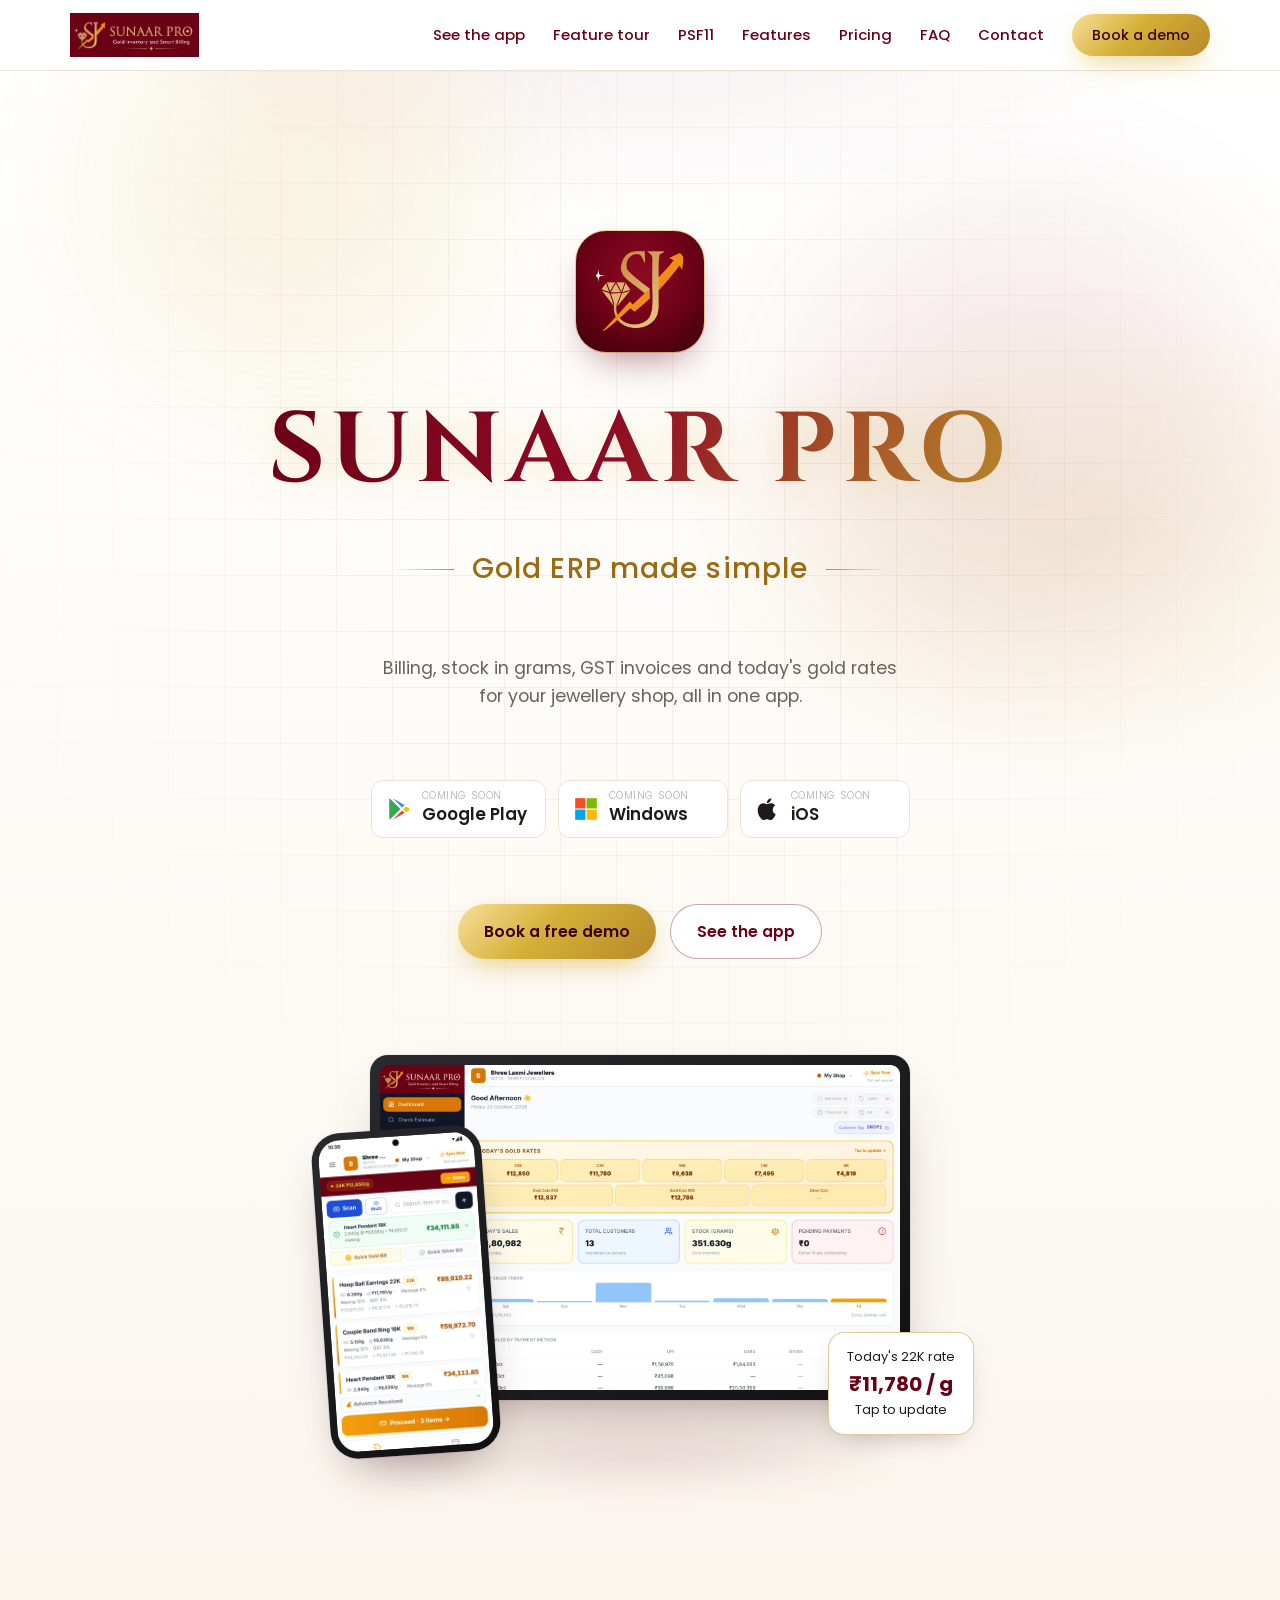
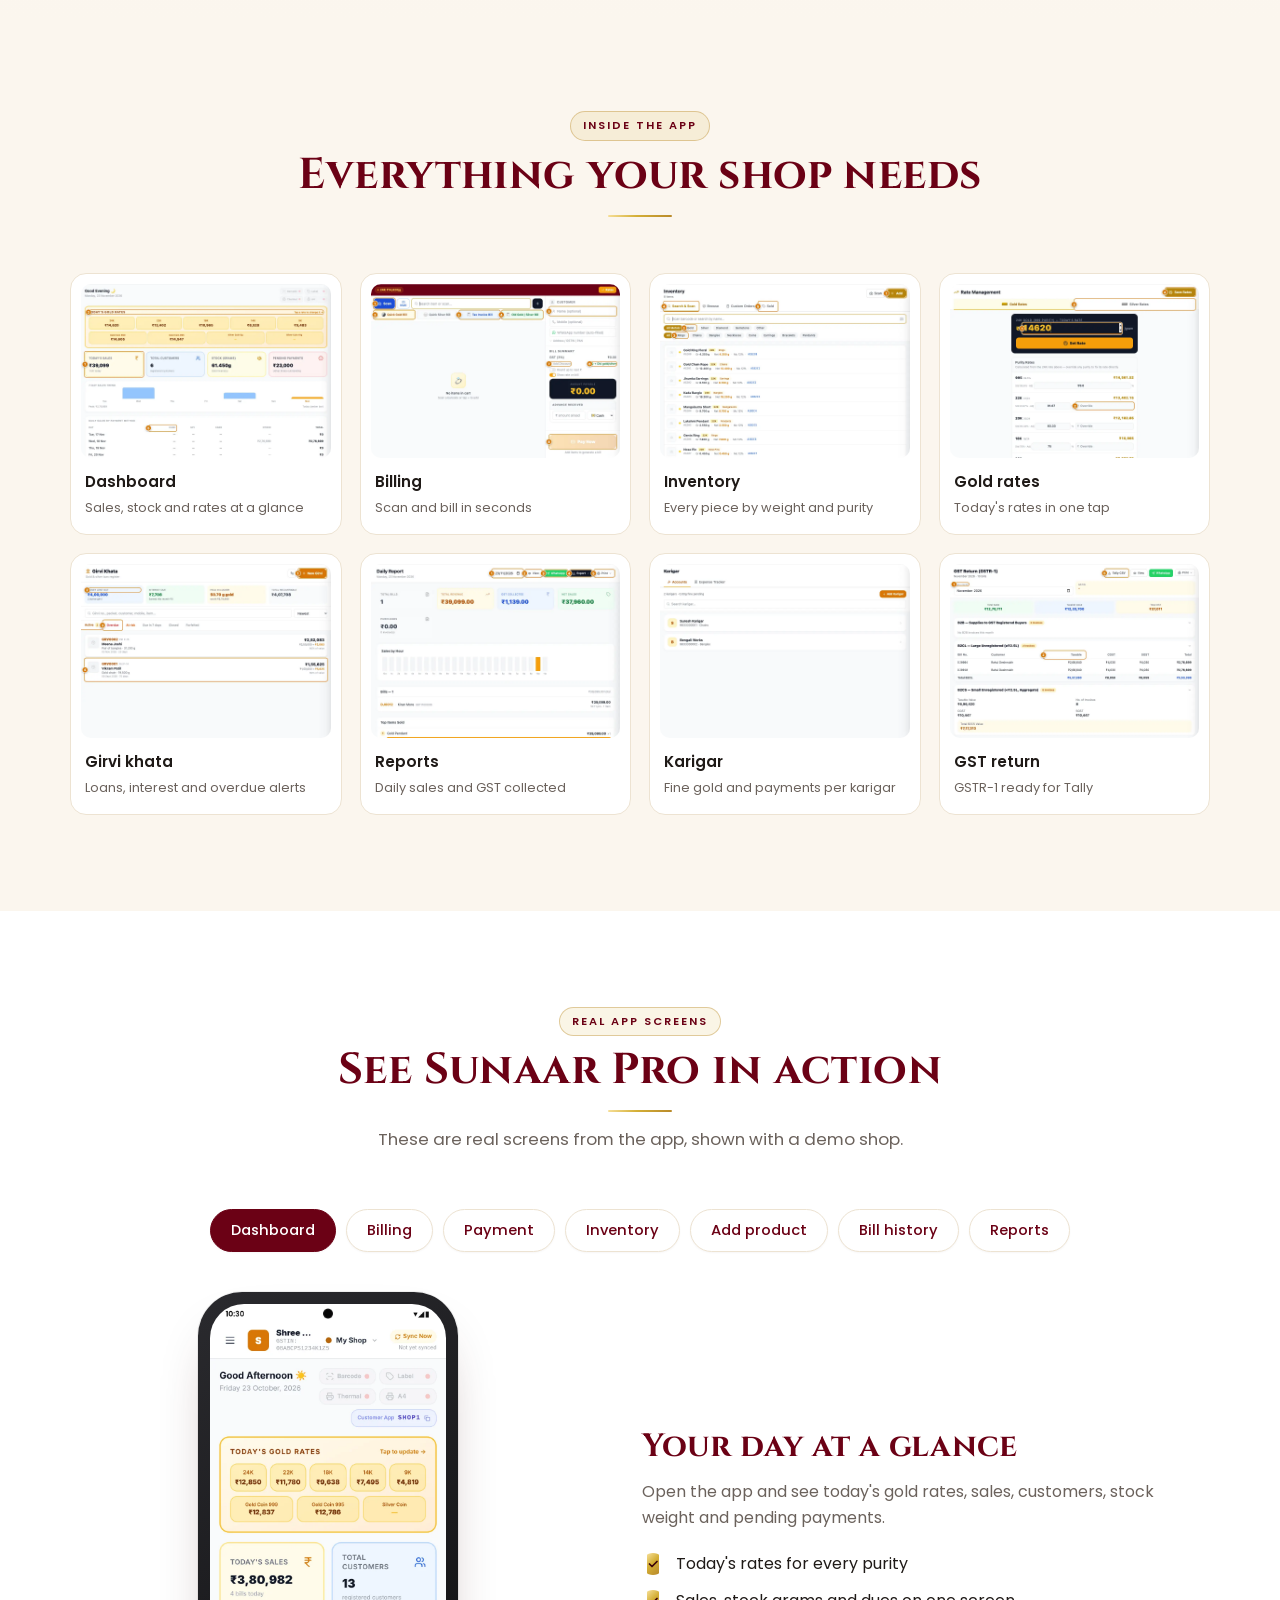
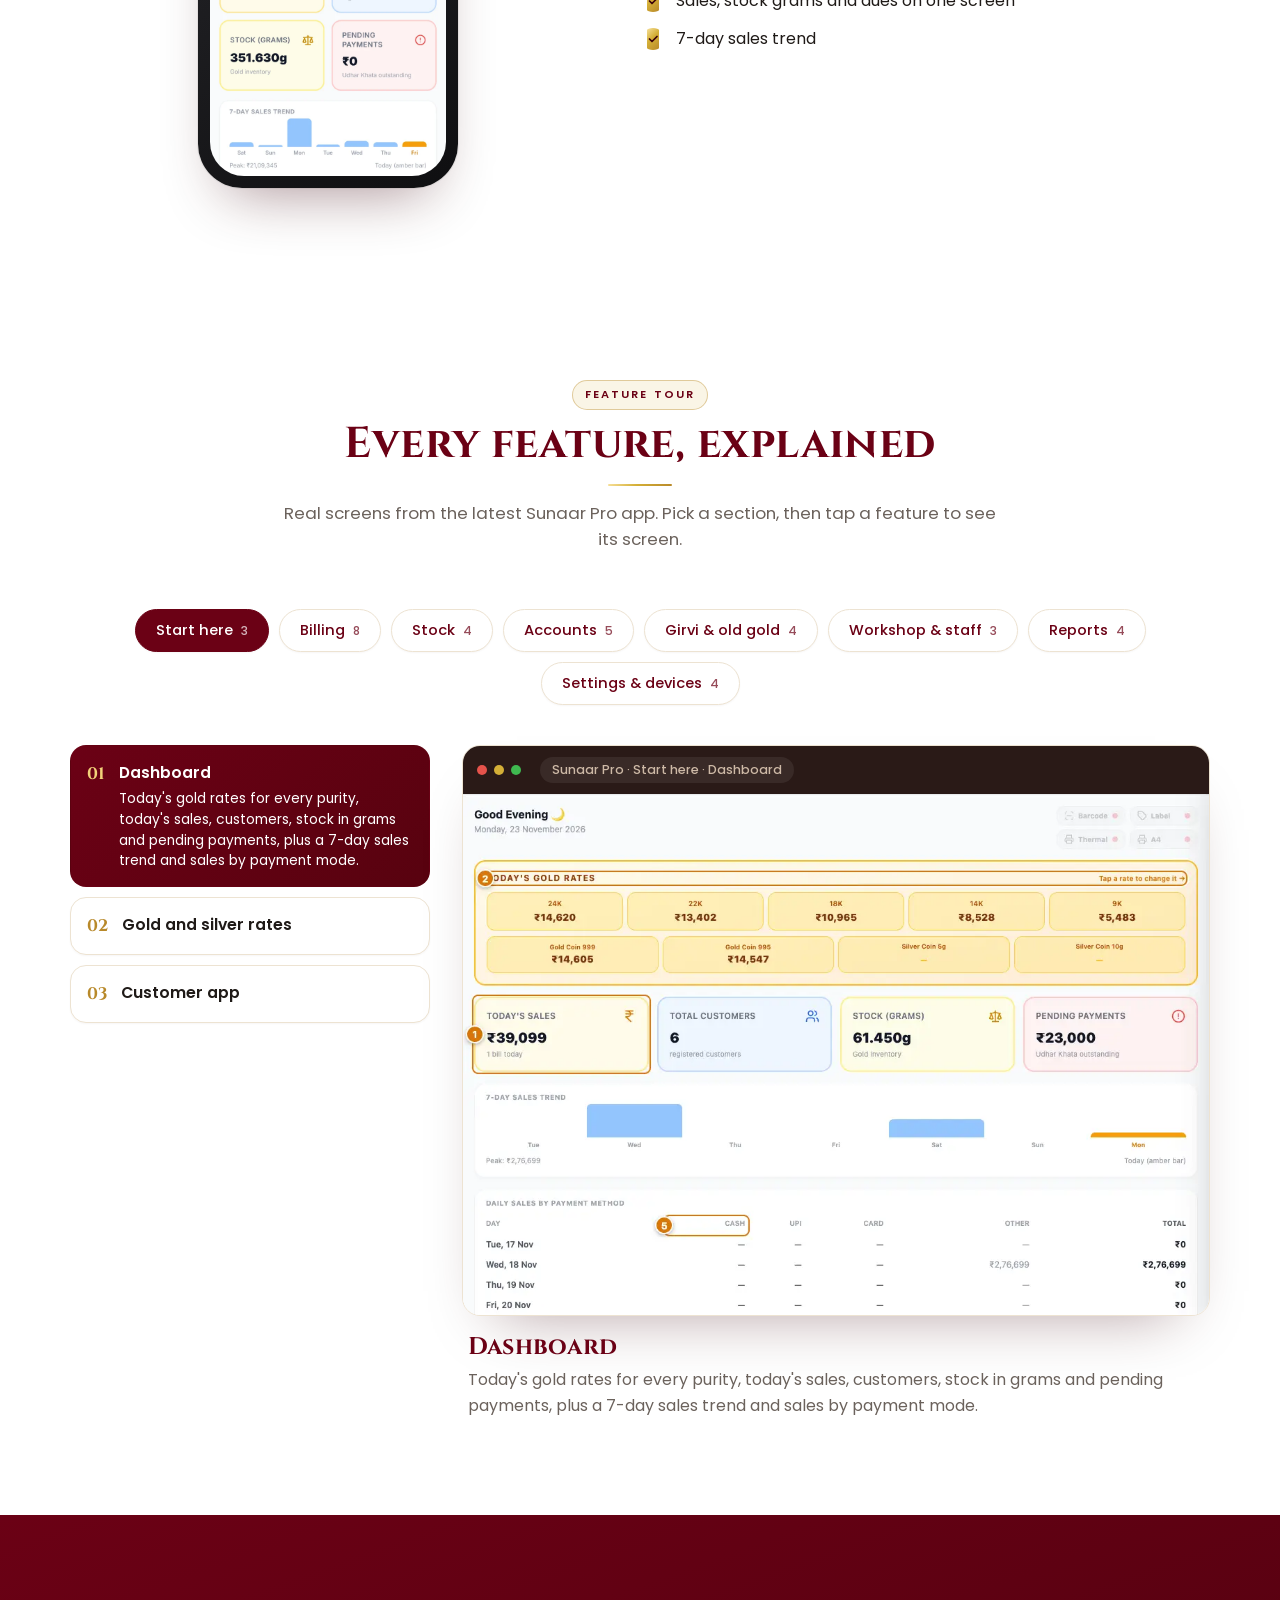
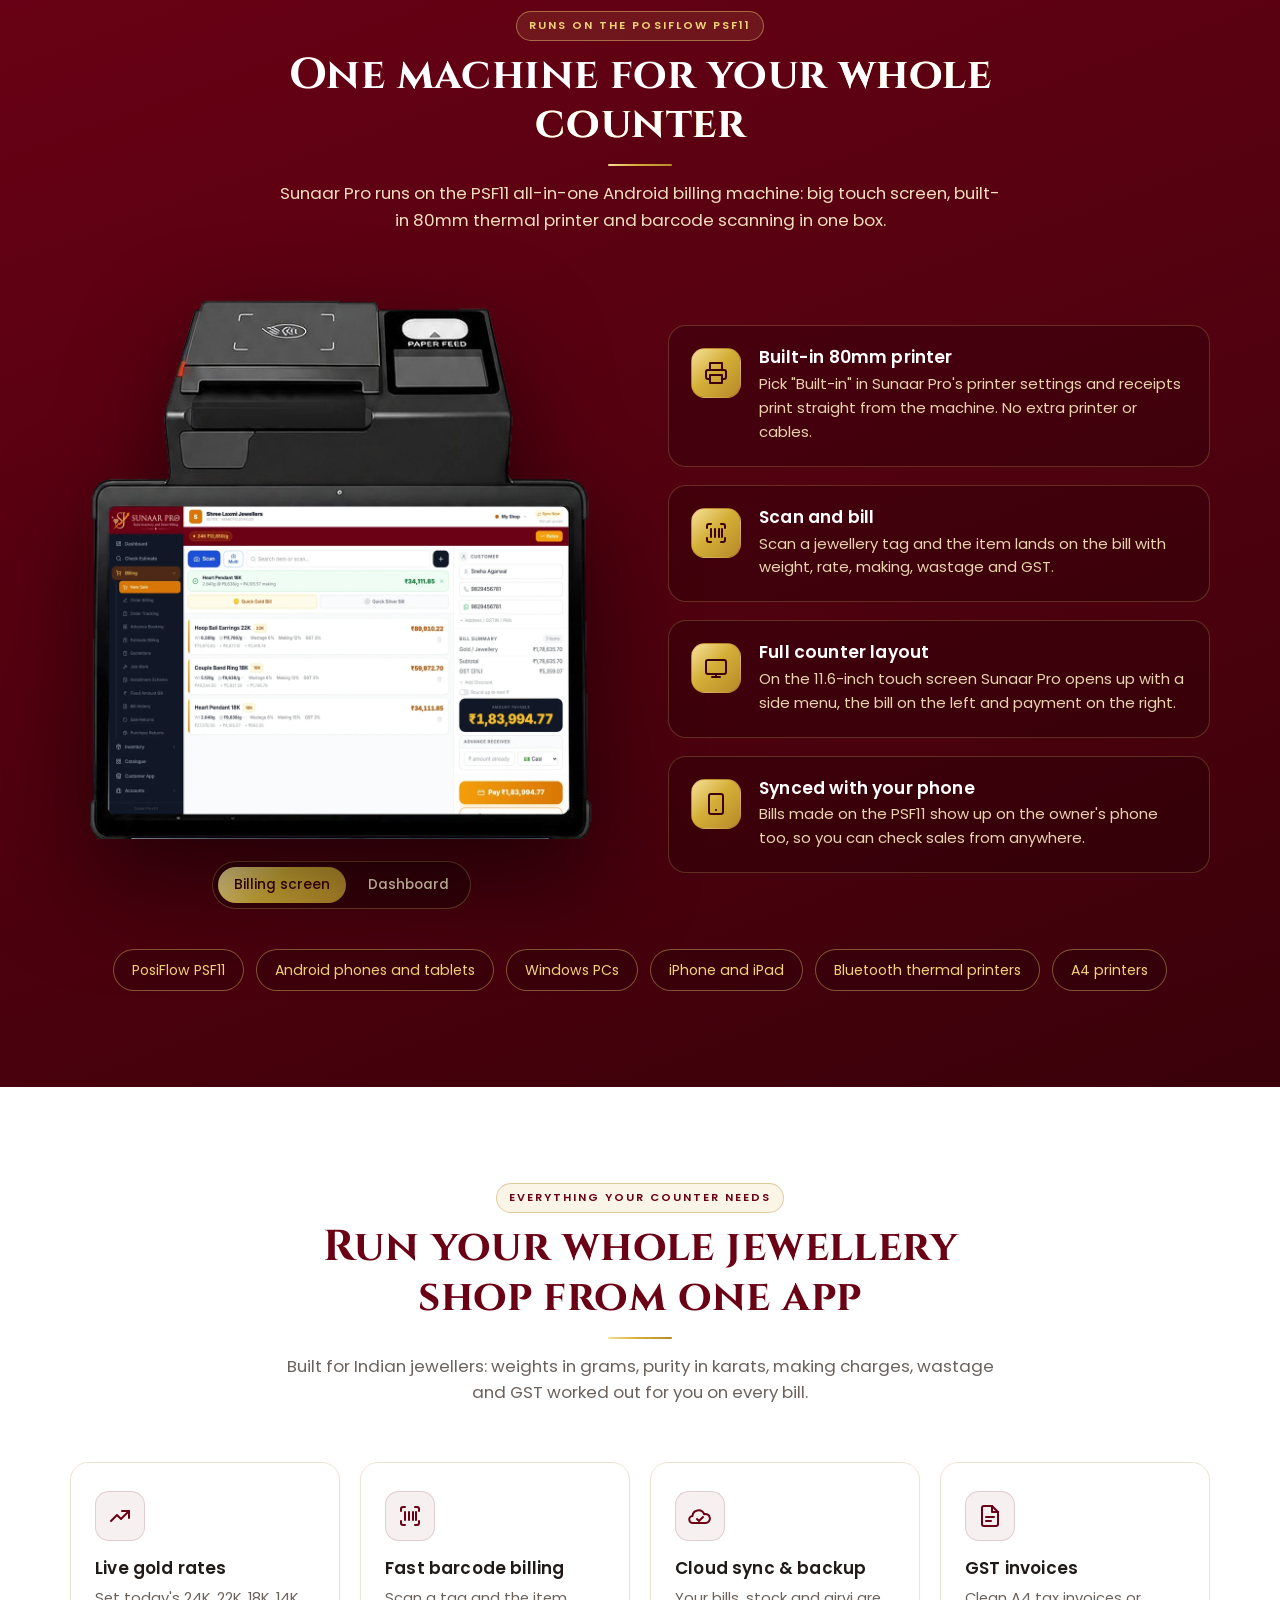
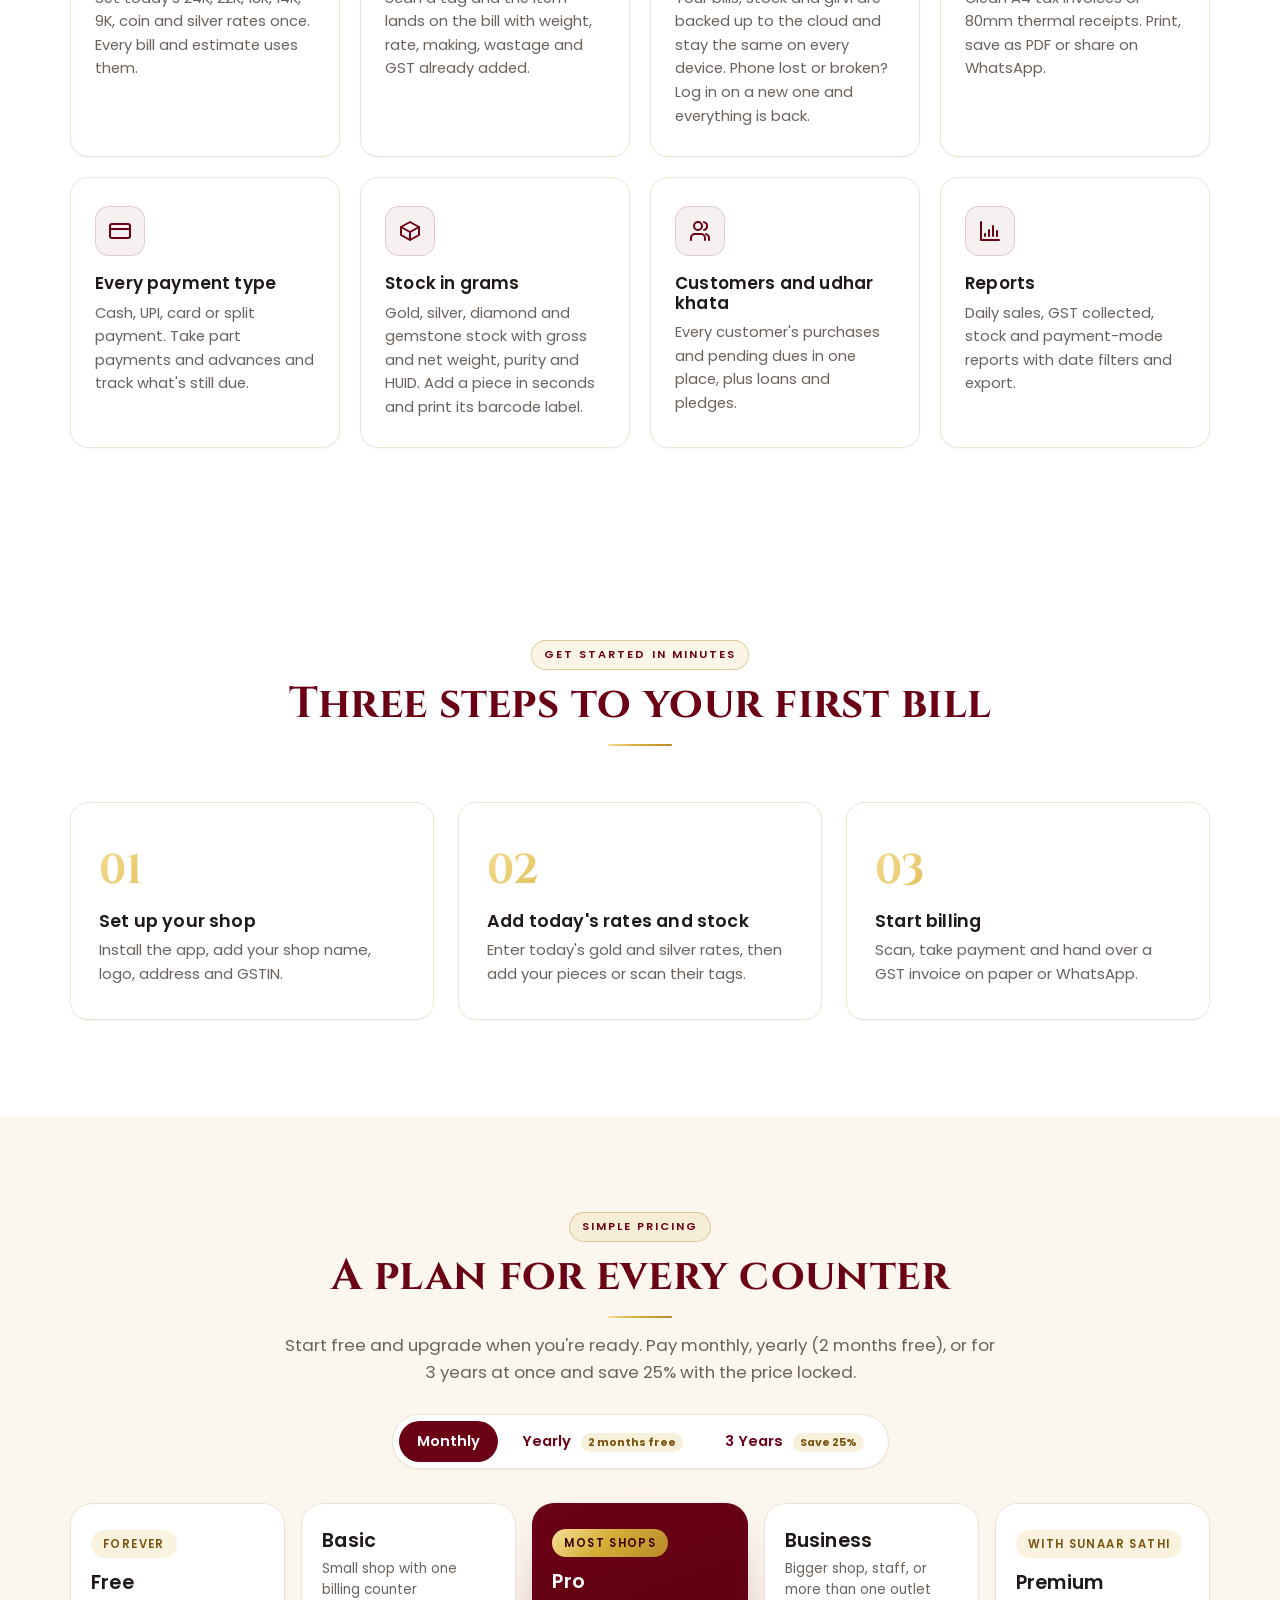
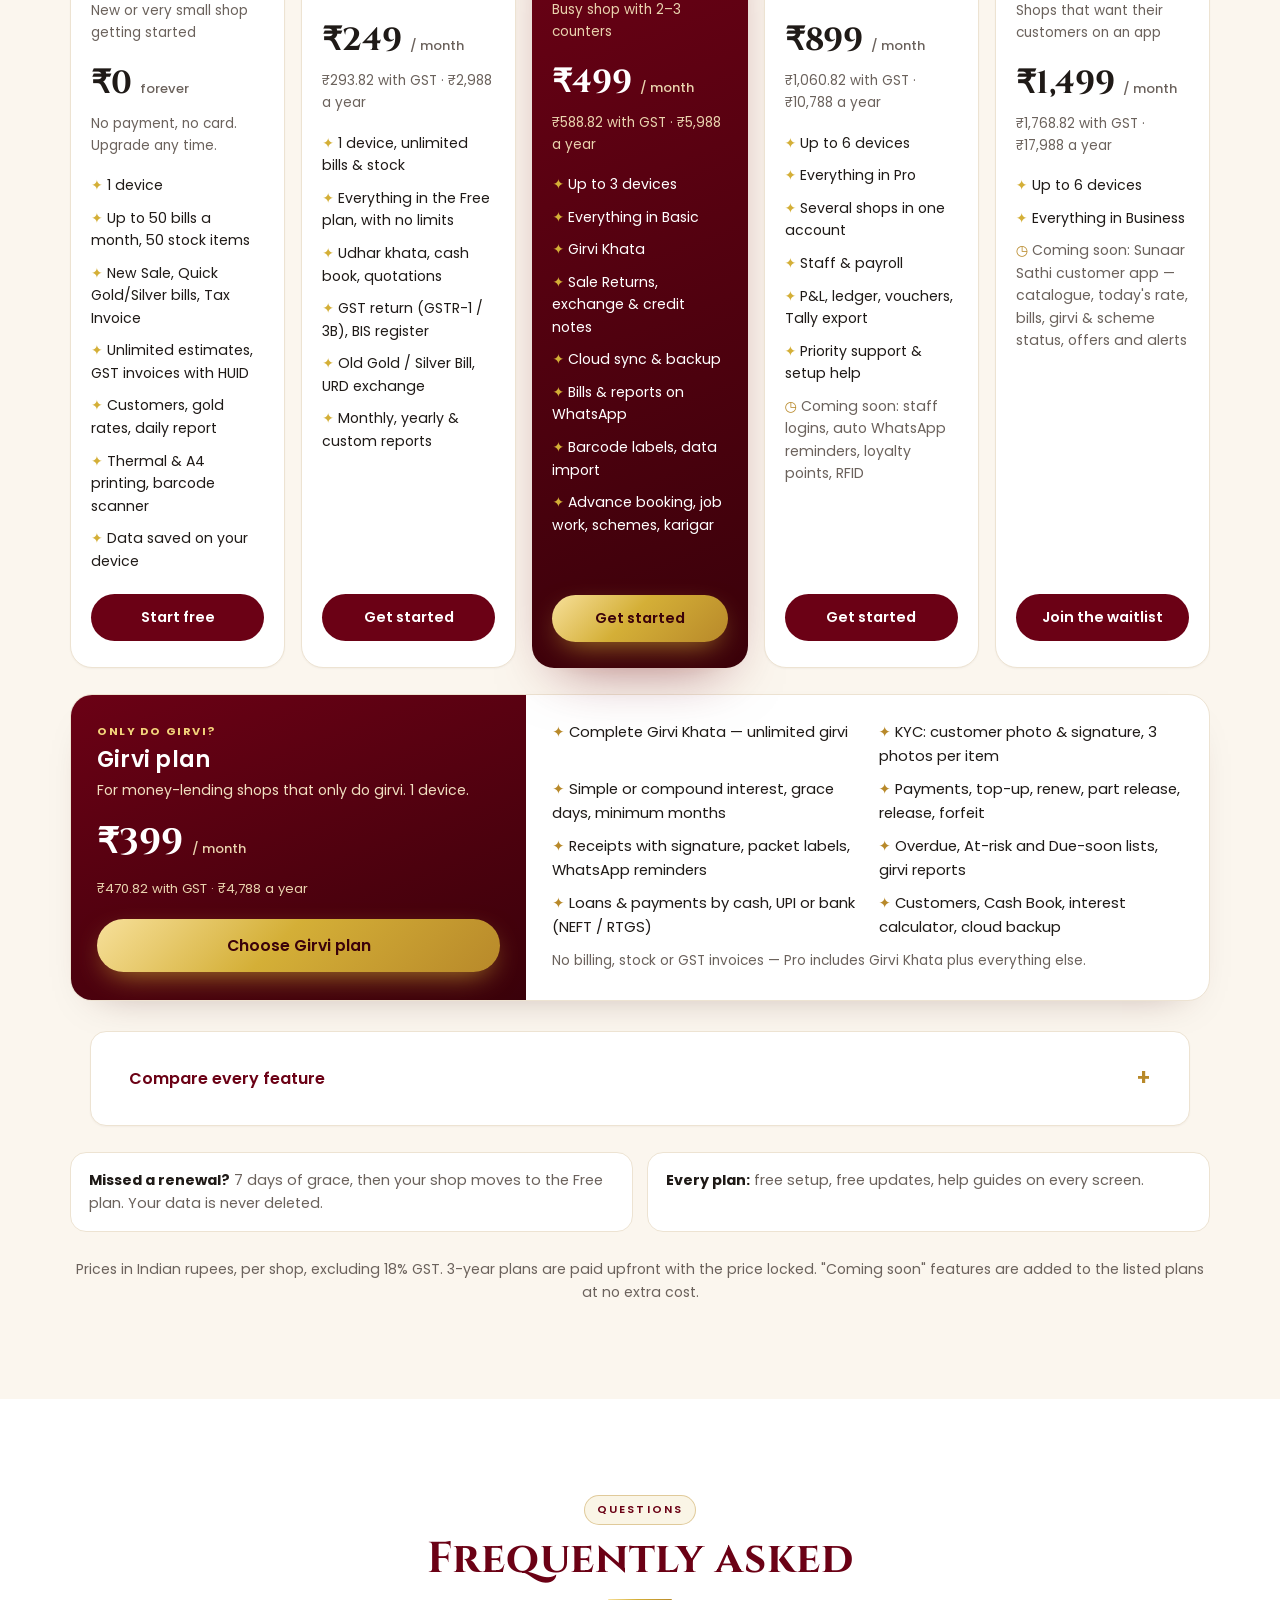
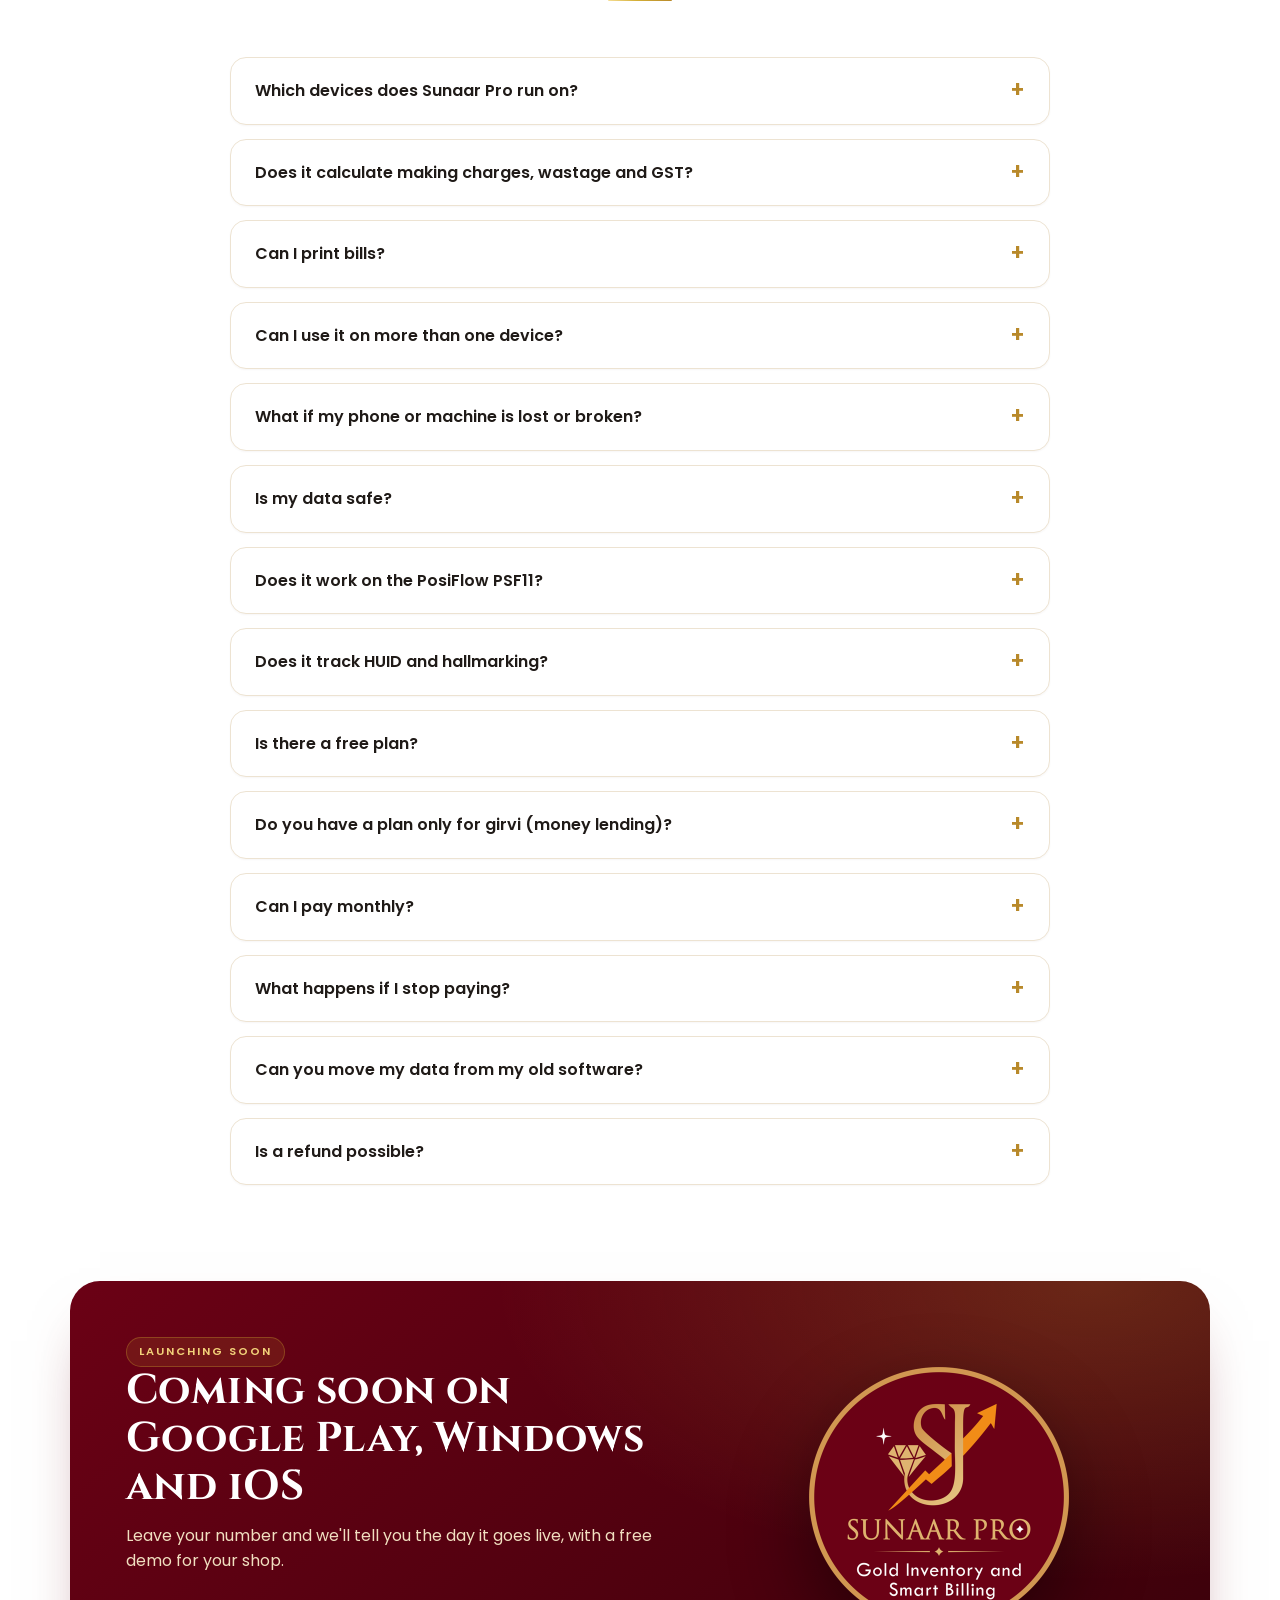
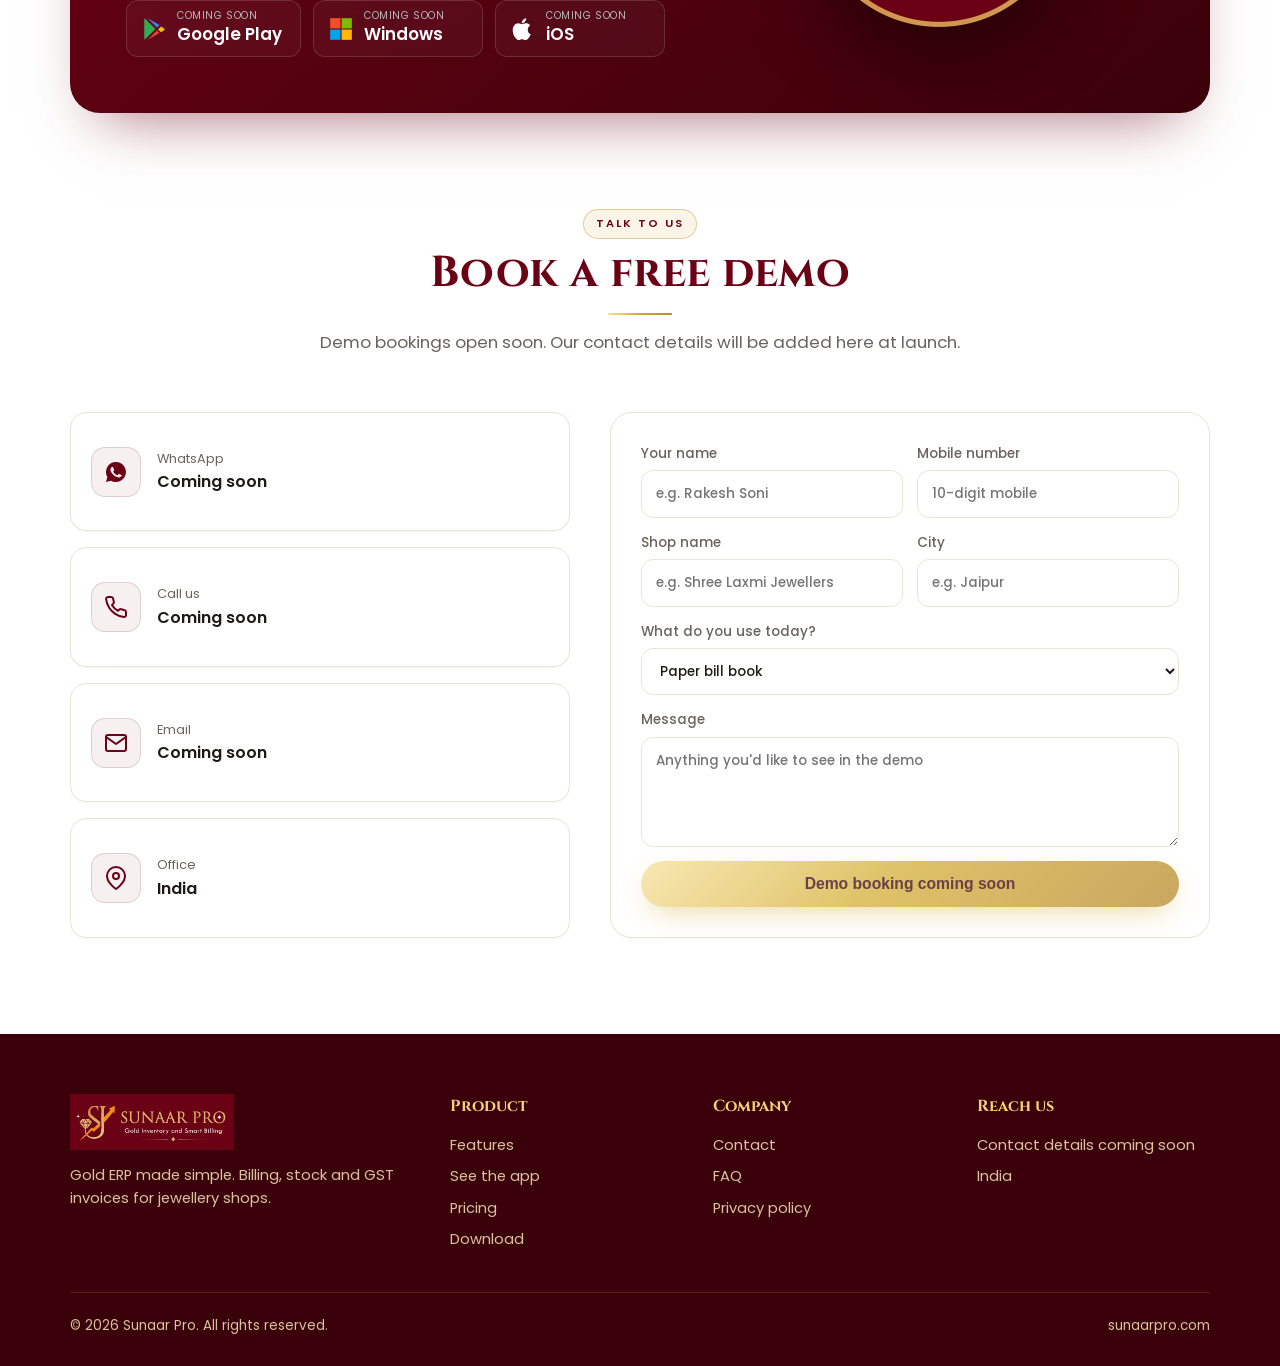
==== commit 7c62c3f7: "Website: Cloud sync & backup feature card, lost-phone FAQ, clearer data-safety answer Co-Authored-By" ====
--- a/index.html
+++ b/index.html
@@ -155,10 +155,10 @@
     <div class="features">
       <div class="card reveal"><div class="ico"><svg viewBox="0 0 24 24" fill="none" stroke="currentColor" stroke-width="2" stroke-linecap="round" stroke-linejoin="round"><path d="M3 17l6-6 4 4 8-8"/><path d="M14 7h7v7"/></svg></div><h3>Live gold rates</h3><p>Set today's 24K, 22K, 18K, 14K, 9K, coin and silver rates once. Every bill and estimate uses them.</p></div>
       <div class="card reveal"><div class="ico"><svg viewBox="0 0 24 24" fill="none" stroke="currentColor" stroke-width="2" stroke-linecap="round" stroke-linejoin="round"><path d="M3 7V5a2 2 0 0 1 2-2h2M17 3h2a2 2 0 0 1 2 2v2M21 17v2a2 2 0 0 1-2 2h-2M7 21H5a2 2 0 0 1-2-2v-2"/><path d="M7 8v8M11 8v8M15 8v8M18 8v8"/></svg></div><h3>Fast barcode billing</h3><p>Scan a tag and the item lands on the bill with weight, rate, making, wastage and GST already added.</p></div>
+      <div class="card reveal"><div class="ico"><svg viewBox="0 0 24 24" fill="none" stroke="currentColor" stroke-width="2" stroke-linecap="round" stroke-linejoin="round"><path d="M17.5 19a4.5 4.5 0 1 0-1.4-8.8A6 6 0 0 0 4.5 12a3.5 3.5 0 0 0 .5 7Z"/><path d="m9 15 2 2 4-4"/></svg></div><h3>Cloud sync &amp; backup</h3><p>Your bills, stock and girvi are backed up to the cloud and stay the same on every device. Phone lost or broken? Log in on a new one and everything is back.</p></div>
       <div class="card reveal"><div class="ico"><svg viewBox="0 0 24 24" fill="none" stroke="currentColor" stroke-width="2" stroke-linecap="round" stroke-linejoin="round"><path d="M14 2H6a2 2 0 0 0-2 2v16a2 2 0 0 0 2 2h12a2 2 0 0 0 2-2V8z"/><path d="M14 2v6h6M8 13h8M8 17h5"/></svg></div><h3>GST invoices</h3><p>Clean A4 tax invoices or 80mm thermal receipts. Print, save as PDF or share on WhatsApp.</p></div>
       <div class="card reveal"><div class="ico"><svg viewBox="0 0 24 24" fill="none" stroke="currentColor" stroke-width="2" stroke-linecap="round" stroke-linejoin="round"><rect x="2" y="5" width="20" height="14" rx="2"/><path d="M2 10h20"/></svg></div><h3>Every payment type</h3><p>Cash, UPI, card or split payment. Take part payments and advances and track what's still due.</p></div>
-      <div class="card reveal"><div class="ico"><svg viewBox="0 0 24 24" fill="none" stroke="currentColor" stroke-width="2" stroke-linecap="round" stroke-linejoin="round"><path d="M21 8 12 3 3 8v8l9 5 9-5z"/><path d="M3 8l9 5 9-5M12 13v8"/></svg></div><h3>Stock in grams</h3><p>Gold, silver, diamond and gemstone stock by category, with gross and net weight, purity and HUID.</p></div>
-      <div class="card reveal"><div class="ico"><svg viewBox="0 0 24 24" fill="none" stroke="currentColor" stroke-width="2" stroke-linecap="round" stroke-linejoin="round"><path d="M12 5v14M5 12h14"/><rect x="3" y="3" width="18" height="18" rx="3"/></svg></div><h3>Quick product entry</h3><p>Add a piece in seconds: photo, weights, stone details and making charges. Print barcode labels.</p></div>
+      <div class="card reveal"><div class="ico"><svg viewBox="0 0 24 24" fill="none" stroke="currentColor" stroke-width="2" stroke-linecap="round" stroke-linejoin="round"><path d="M21 8 12 3 3 8v8l9 5 9-5z"/><path d="M3 8l9 5 9-5M12 13v8"/></svg></div><h3>Stock in grams</h3><p>Gold, silver, diamond and gemstone stock with gross and net weight, purity and HUID. Add a piece in seconds and print its barcode label.</p></div>
       <div class="card reveal"><div class="ico"><svg viewBox="0 0 24 24" fill="none" stroke="currentColor" stroke-width="2" stroke-linecap="round" stroke-linejoin="round"><path d="M17 21v-2a4 4 0 0 0-4-4H7a4 4 0 0 0-4 4v2"/><circle cx="10" cy="7" r="4"/><path d="M21 21v-2a4 4 0 0 0-3-3.9M16 3.1a4 4 0 0 1 0 7.8"/></svg></div><h3>Customers and udhar khata</h3><p>Every customer's purchases and pending dues in one place, plus loans and pledges.</p></div>
       <div class="card reveal"><div class="ico"><svg viewBox="0 0 24 24" fill="none" stroke="currentColor" stroke-width="2" stroke-linecap="round" stroke-linejoin="round"><path d="M3 3v18h18"/><path d="M7 15v2M11 11v6M15 7v10M19 12v5"/></svg></div><h3>Reports</h3><p>Daily sales, GST collected, stock and payment-mode reports with date filters and export.</p></div>
     </div>
@@ -288,7 +288,8 @@
       <details><summary>Does it calculate making charges, wastage and GST?</summary><p>Yes. Enter the weight and purity and Sunaar Pro works out the gold value from today's rate, then adds making charges, wastage, stone value and GST on every line of the bill.</p></details>
       <details><summary>Can I print bills?</summary><p>Yes. Print an A4 tax invoice, or an 80mm thermal receipt on a Bluetooth printer or the PSF11's built-in printer. You can also share the invoice PDF on WhatsApp.</p></details>
       <details><summary>Can I use it on more than one device?</summary><p>Yes. Your shop data syncs between your devices, so the counter tablet and the owner's phone show the same stock and bills.</p></details>
-      <details><summary>Is my data safe?</summary><p>Your shop data is stored securely and only your shop's devices can see it. Read our <a href="privacy.html">privacy policy</a> for details.</p></details>
+      <details><summary>What if my phone or machine is lost or broken?</summary><p>Your data is not lost. On Pro and above, everything is backed up to the cloud as you work: bills, stock, customers, girvi and settings. Log in on a new phone, tablet or PSF11 and it all comes back. Every plan can also save a backup file on the device.</p></details>
+      <details><summary>Is my data safe?</summary><p>Yes. Your shop data is stored securely in the cloud, kept separate from every other shop, and only your shop's login can see it. It travels over a secure (HTTPS) connection. Read our <a href="privacy.html">privacy policy</a> for details.</p></details>
       <details><summary>Does it work on the PosiFlow PSF11?</summary><p>Yes. Sunaar Pro runs on the PSF11 all-in-one billing machine and prints receipts on its built-in 80mm thermal printer. Choose "Built-in" in the app&#39;s printer settings.</p></details>
       <details><summary>Does it track HUID and hallmarking?</summary><p>Yes. You can save the HUID with each piece and it appears on your stock list and invoices.</p></details>
       <details><summary>Is there a free plan?</summary><p>Yes. The Free plan costs nothing, forever: 1 device, up to 50 bills a month and 50 stock items, with billing, estimates, GST invoices and printing. Upgrade any time and all your bills and stock come with you.</p></details>
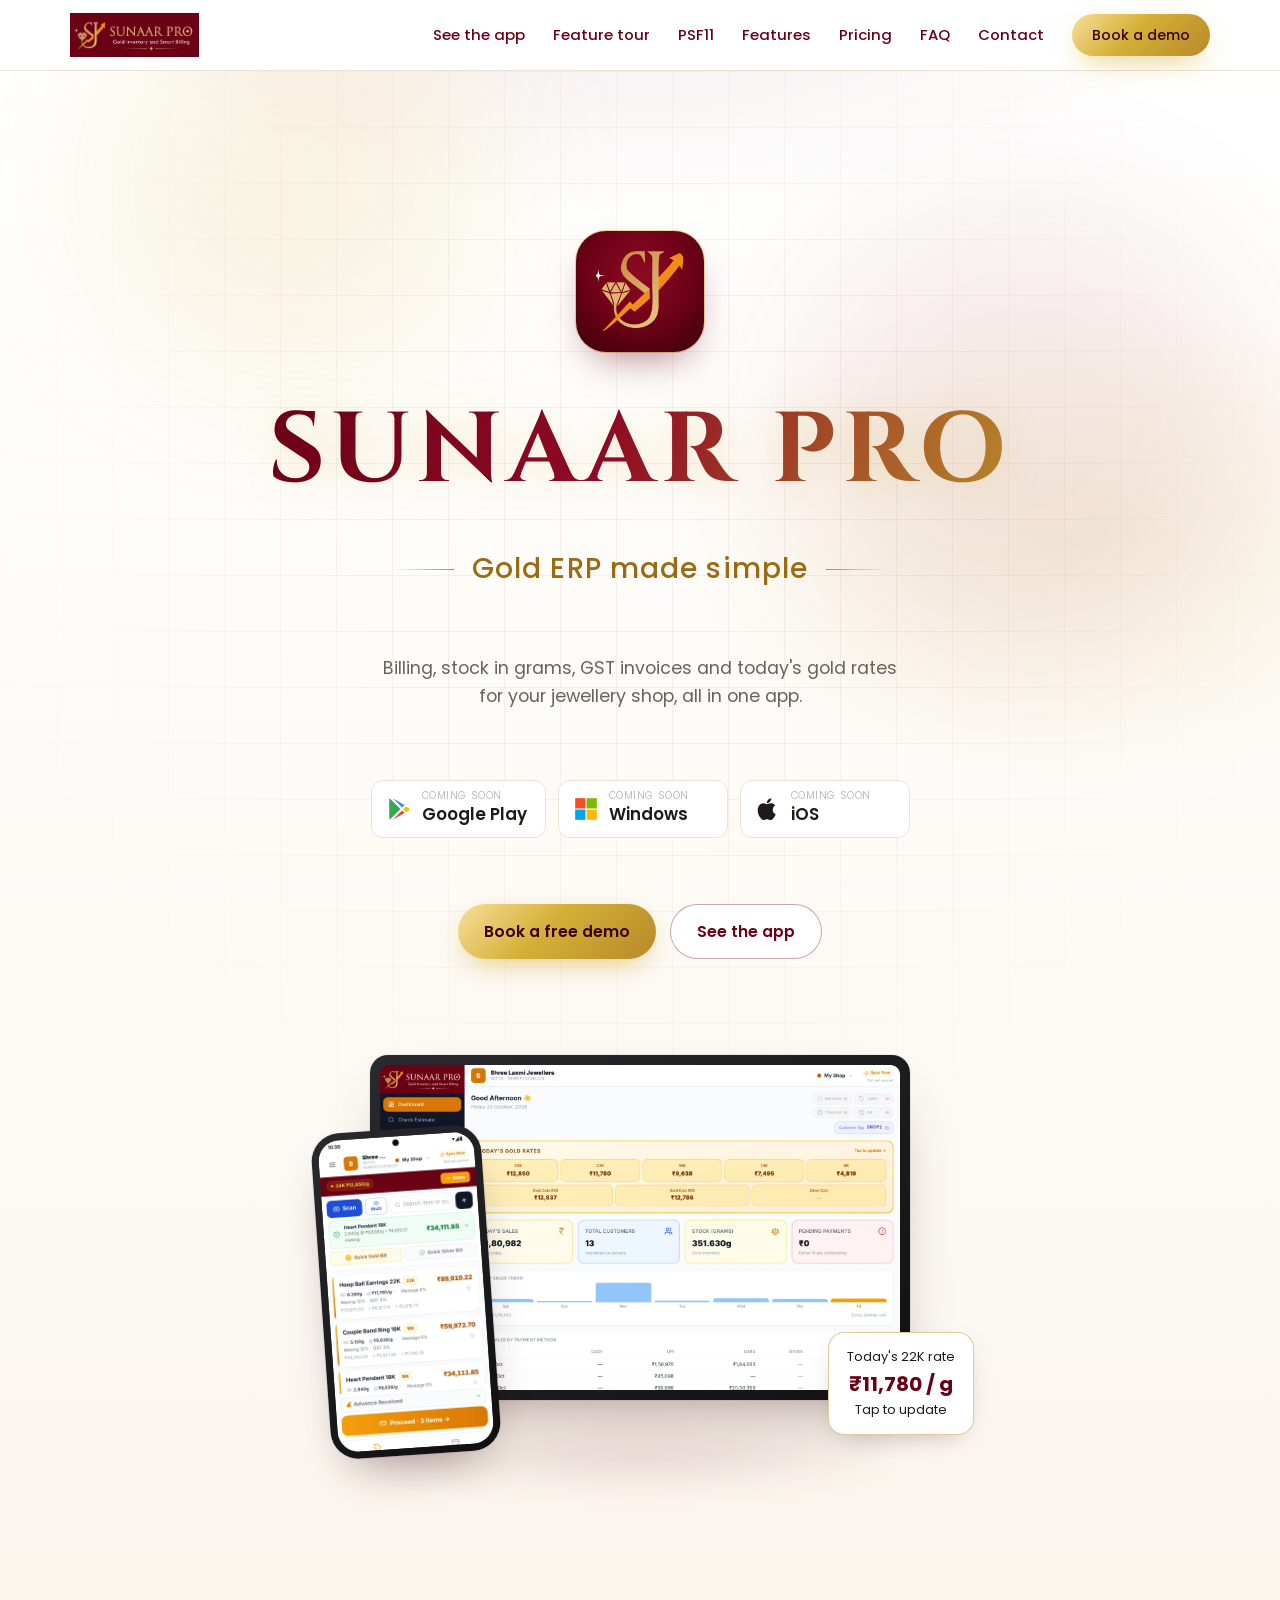
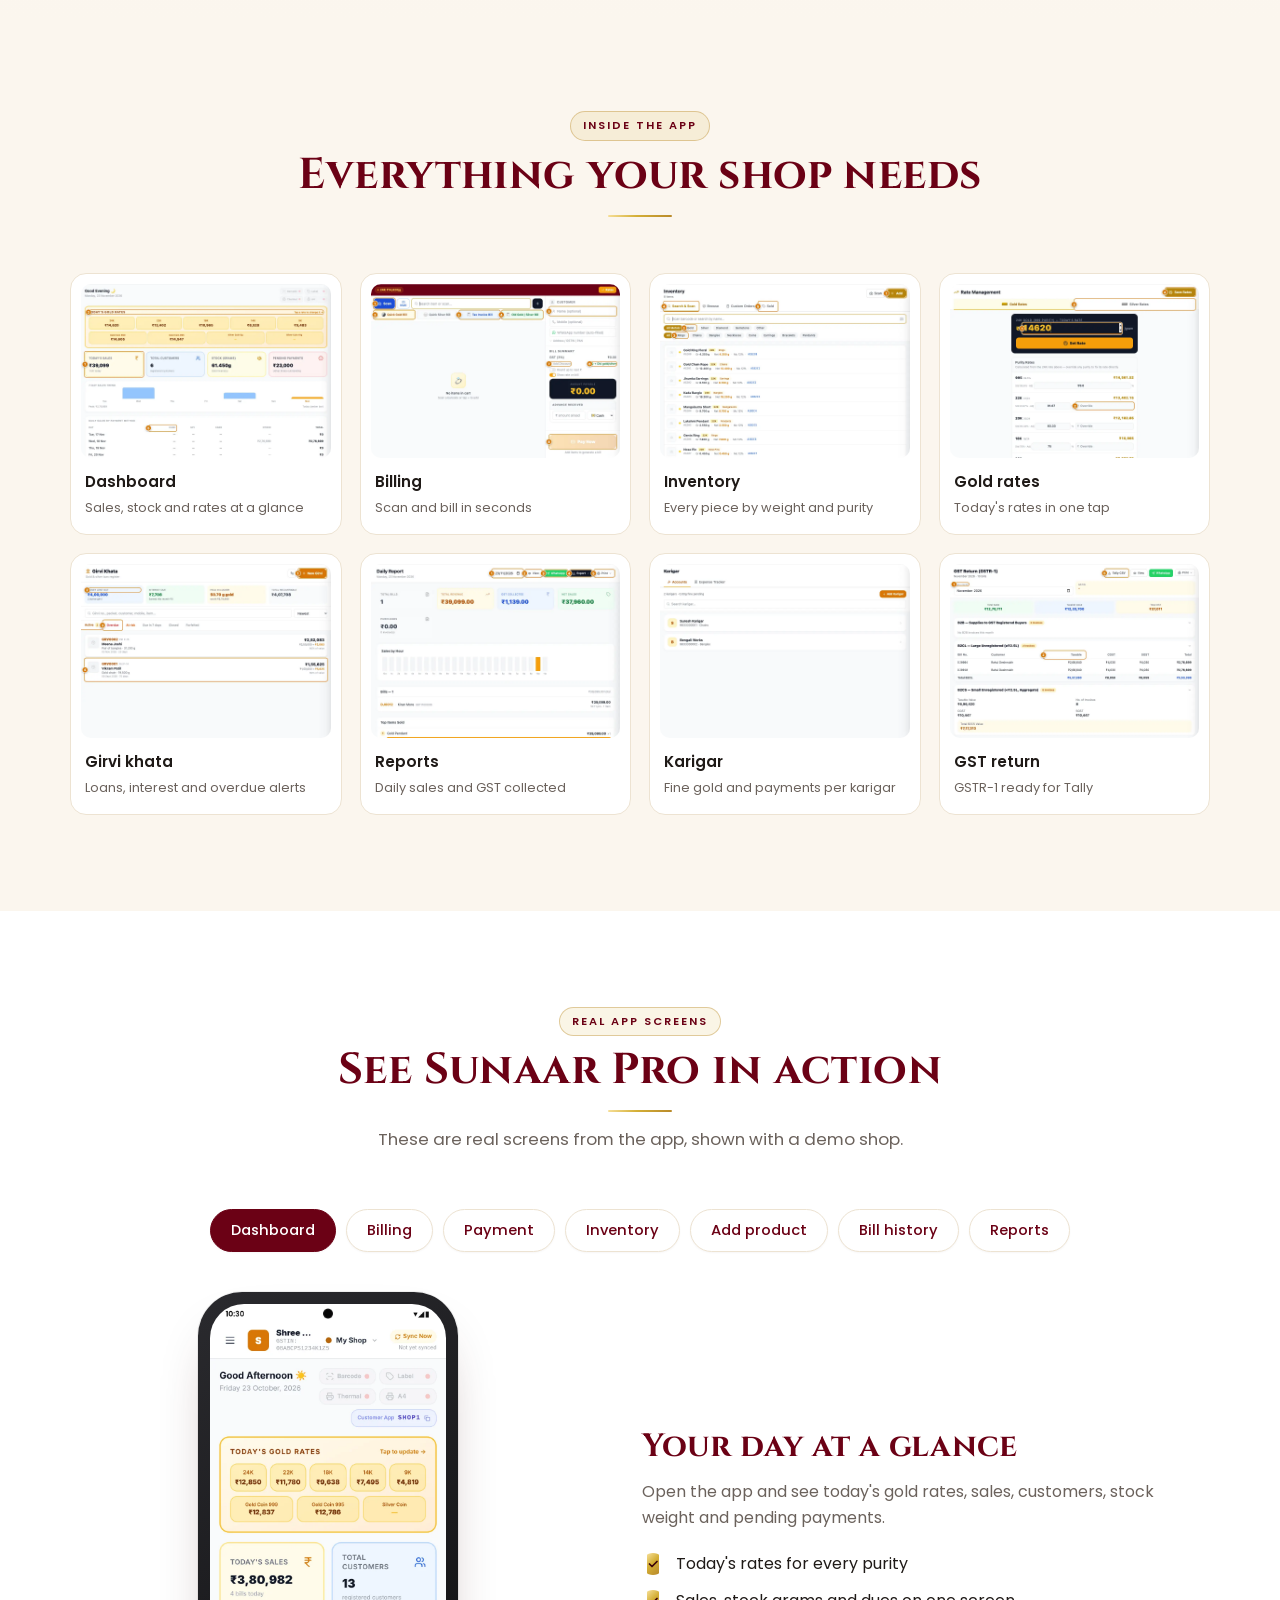
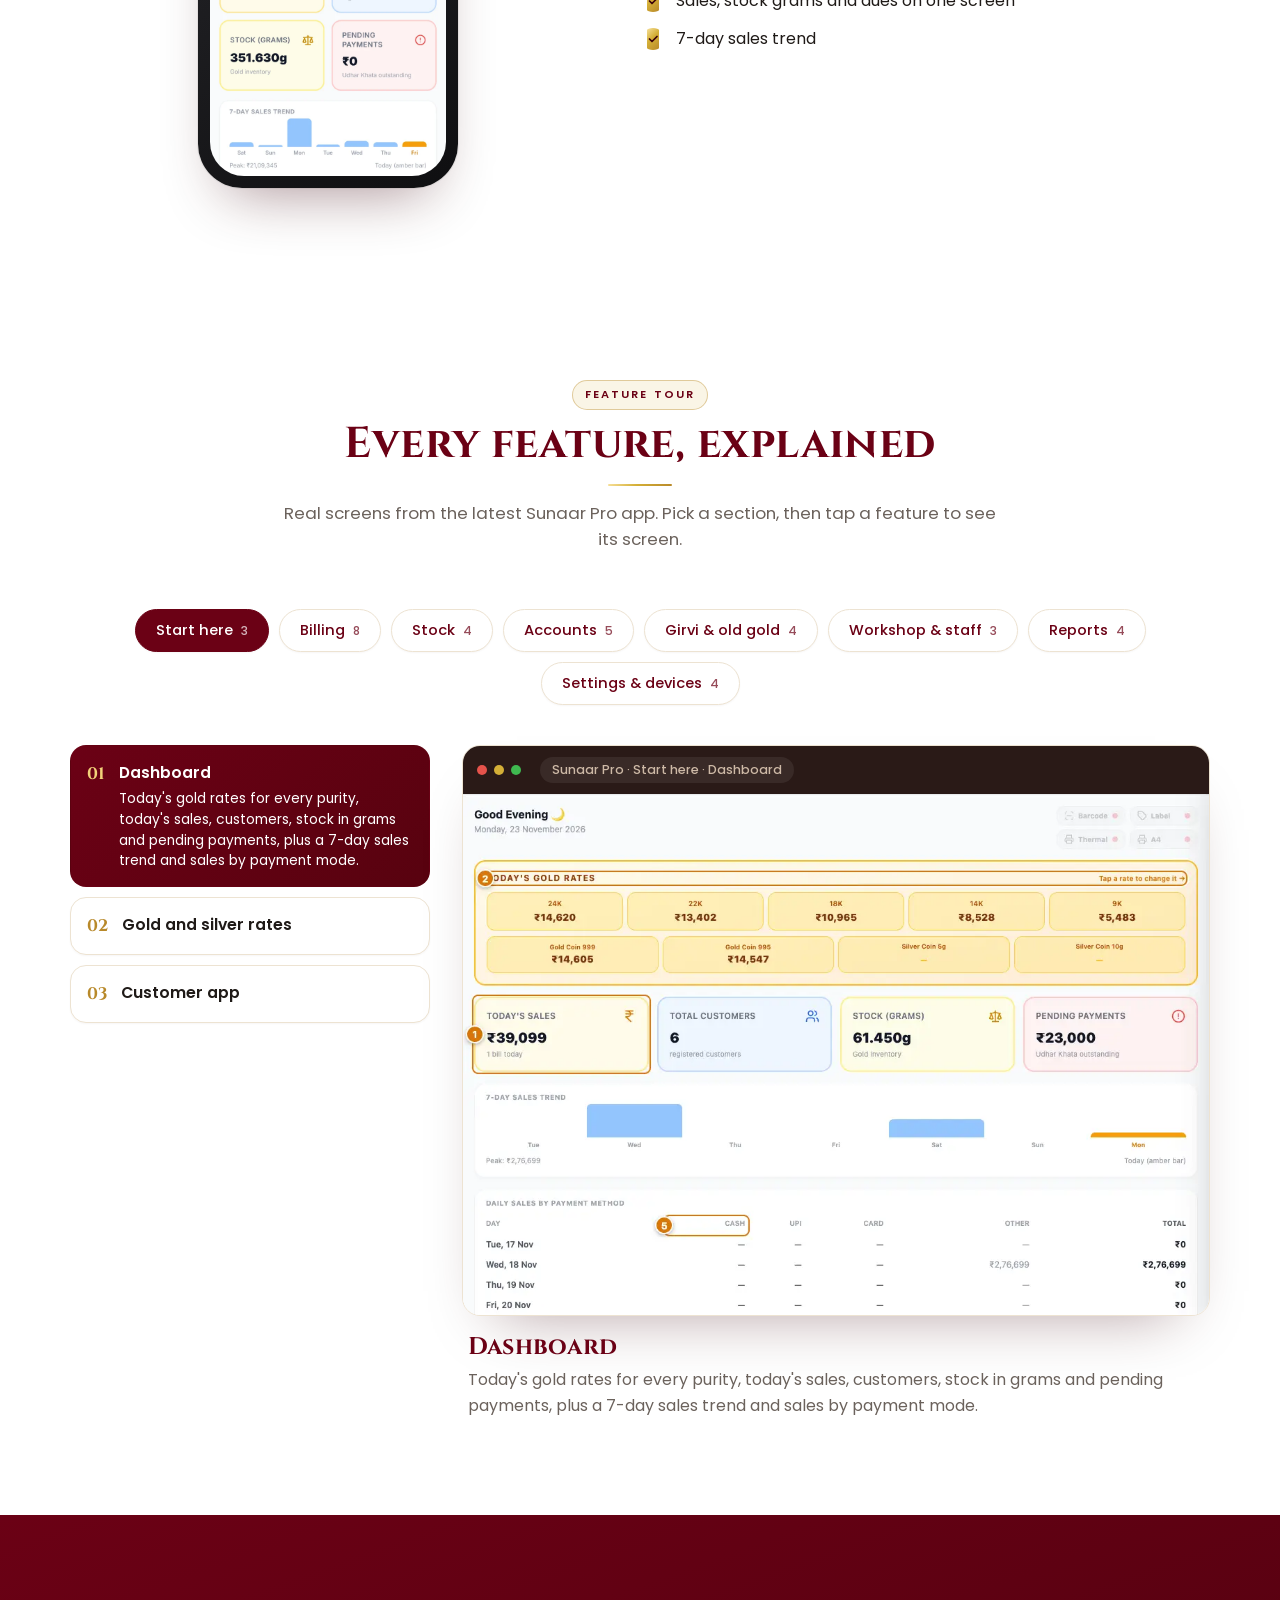
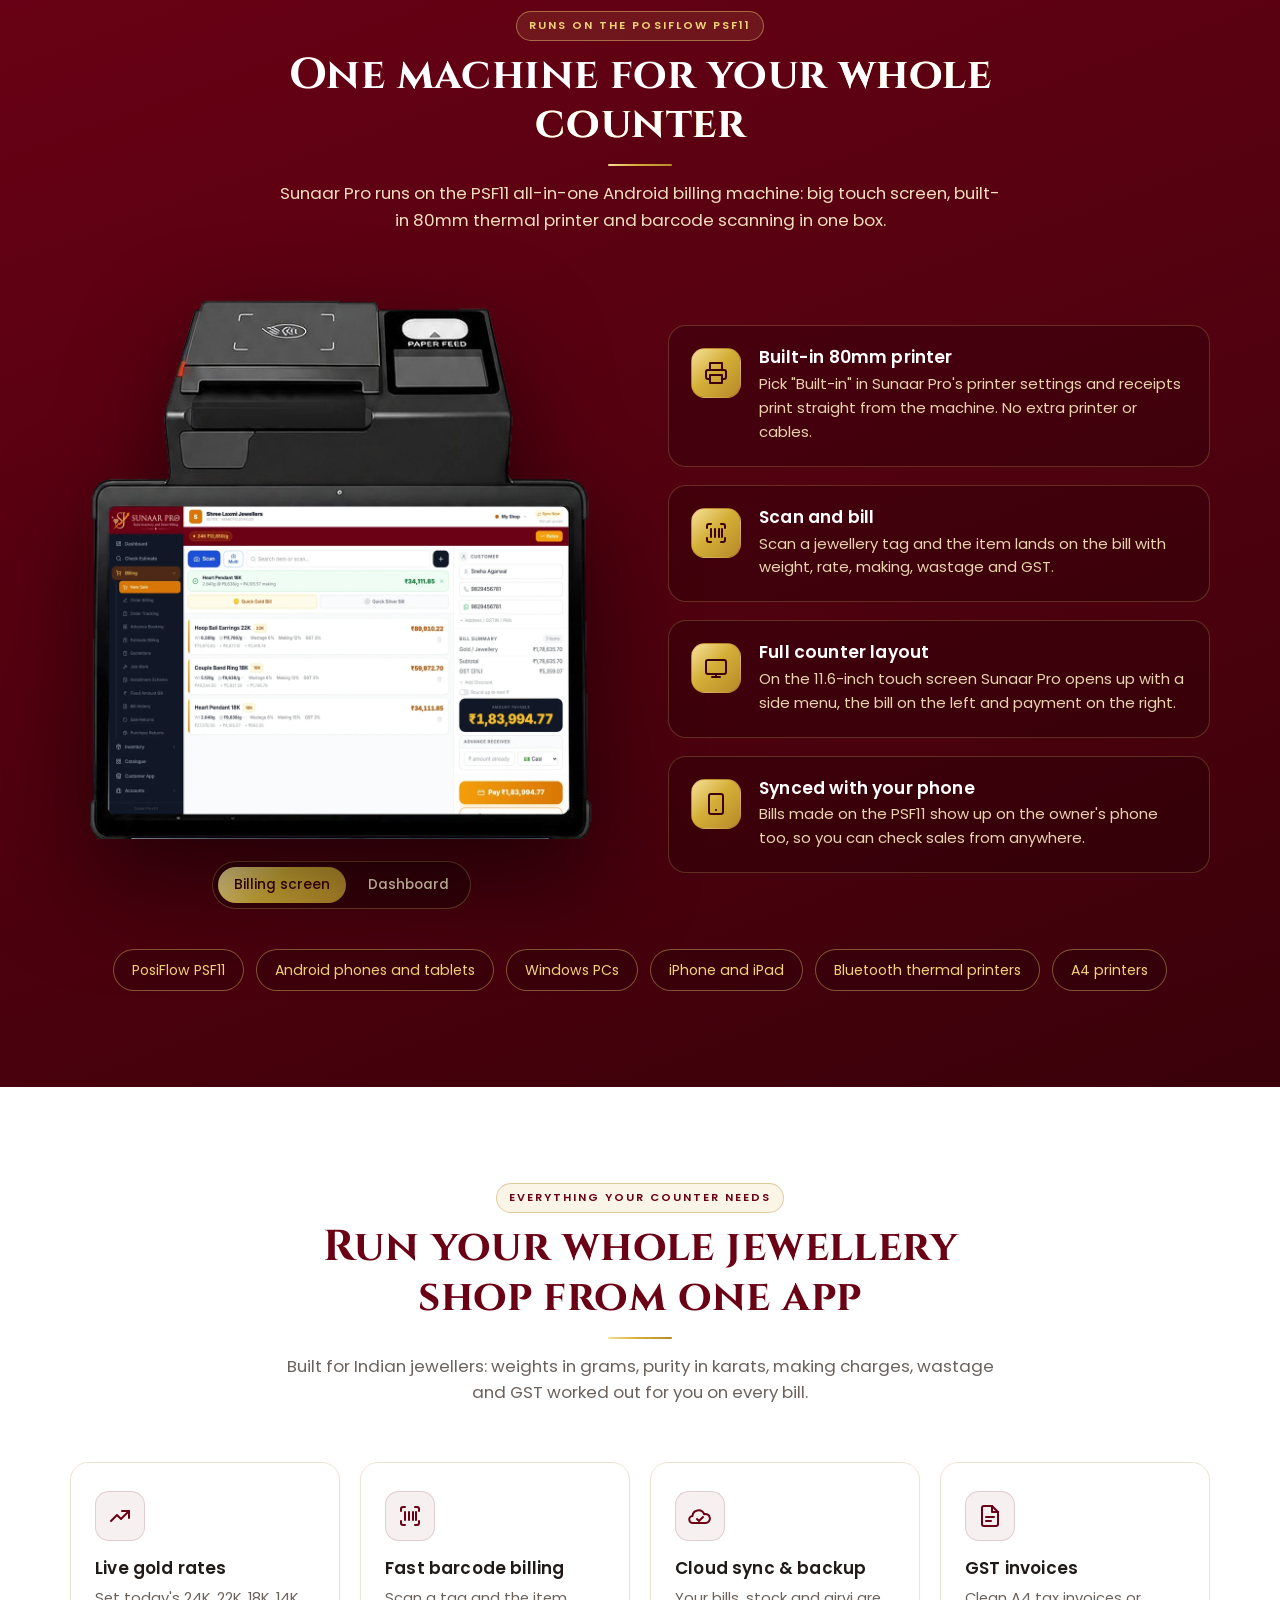
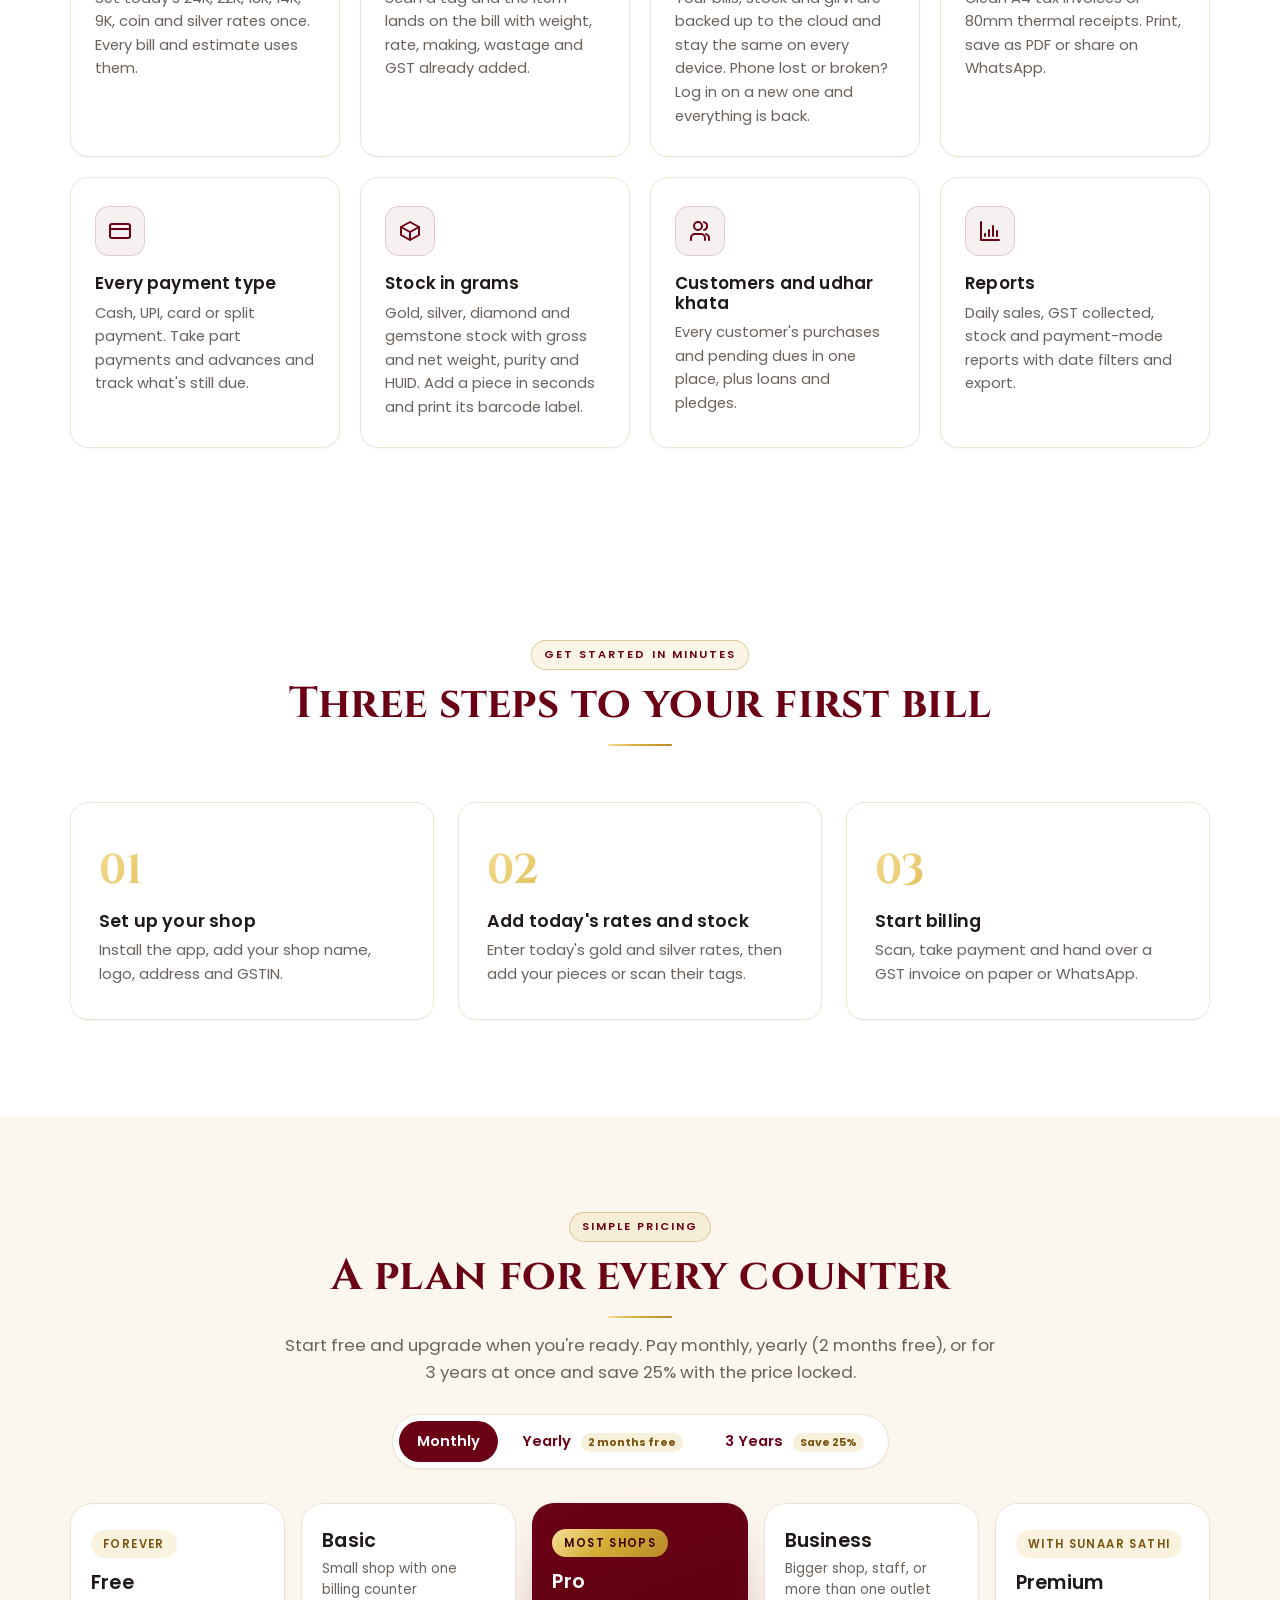
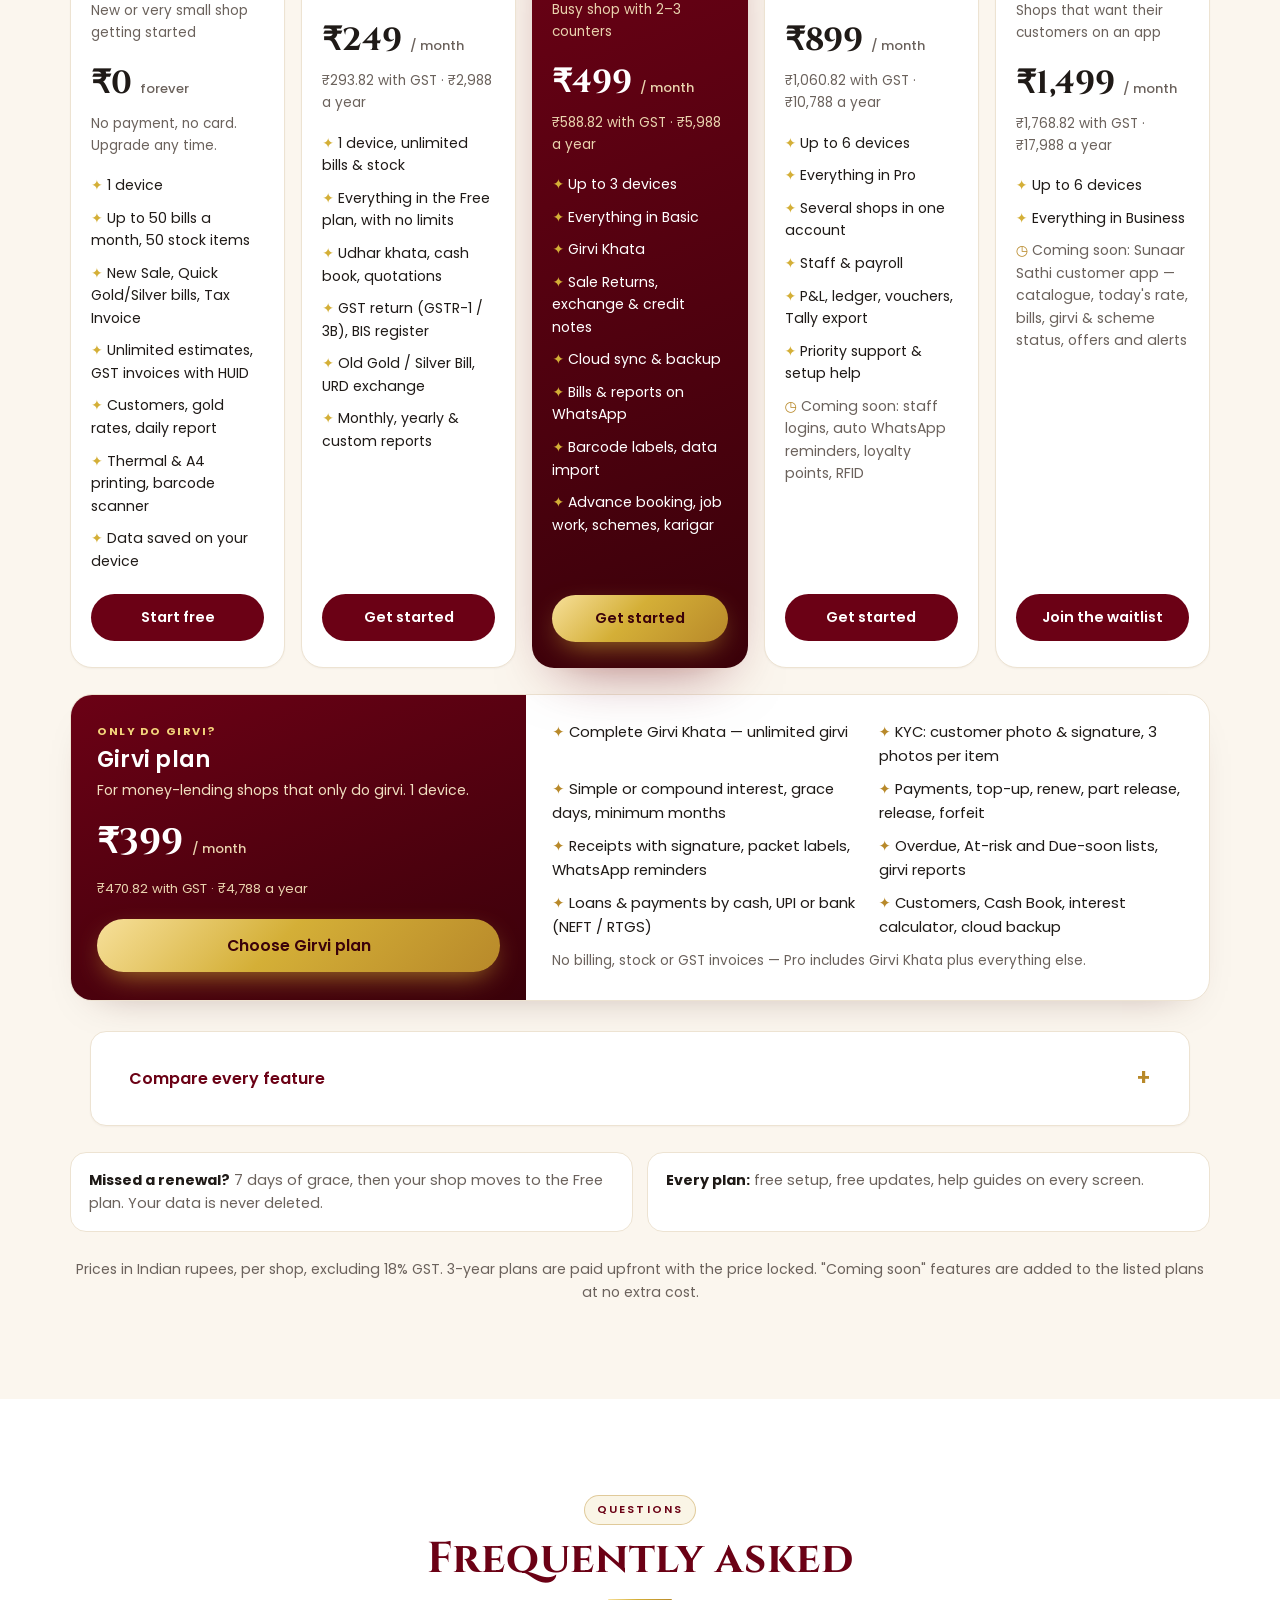
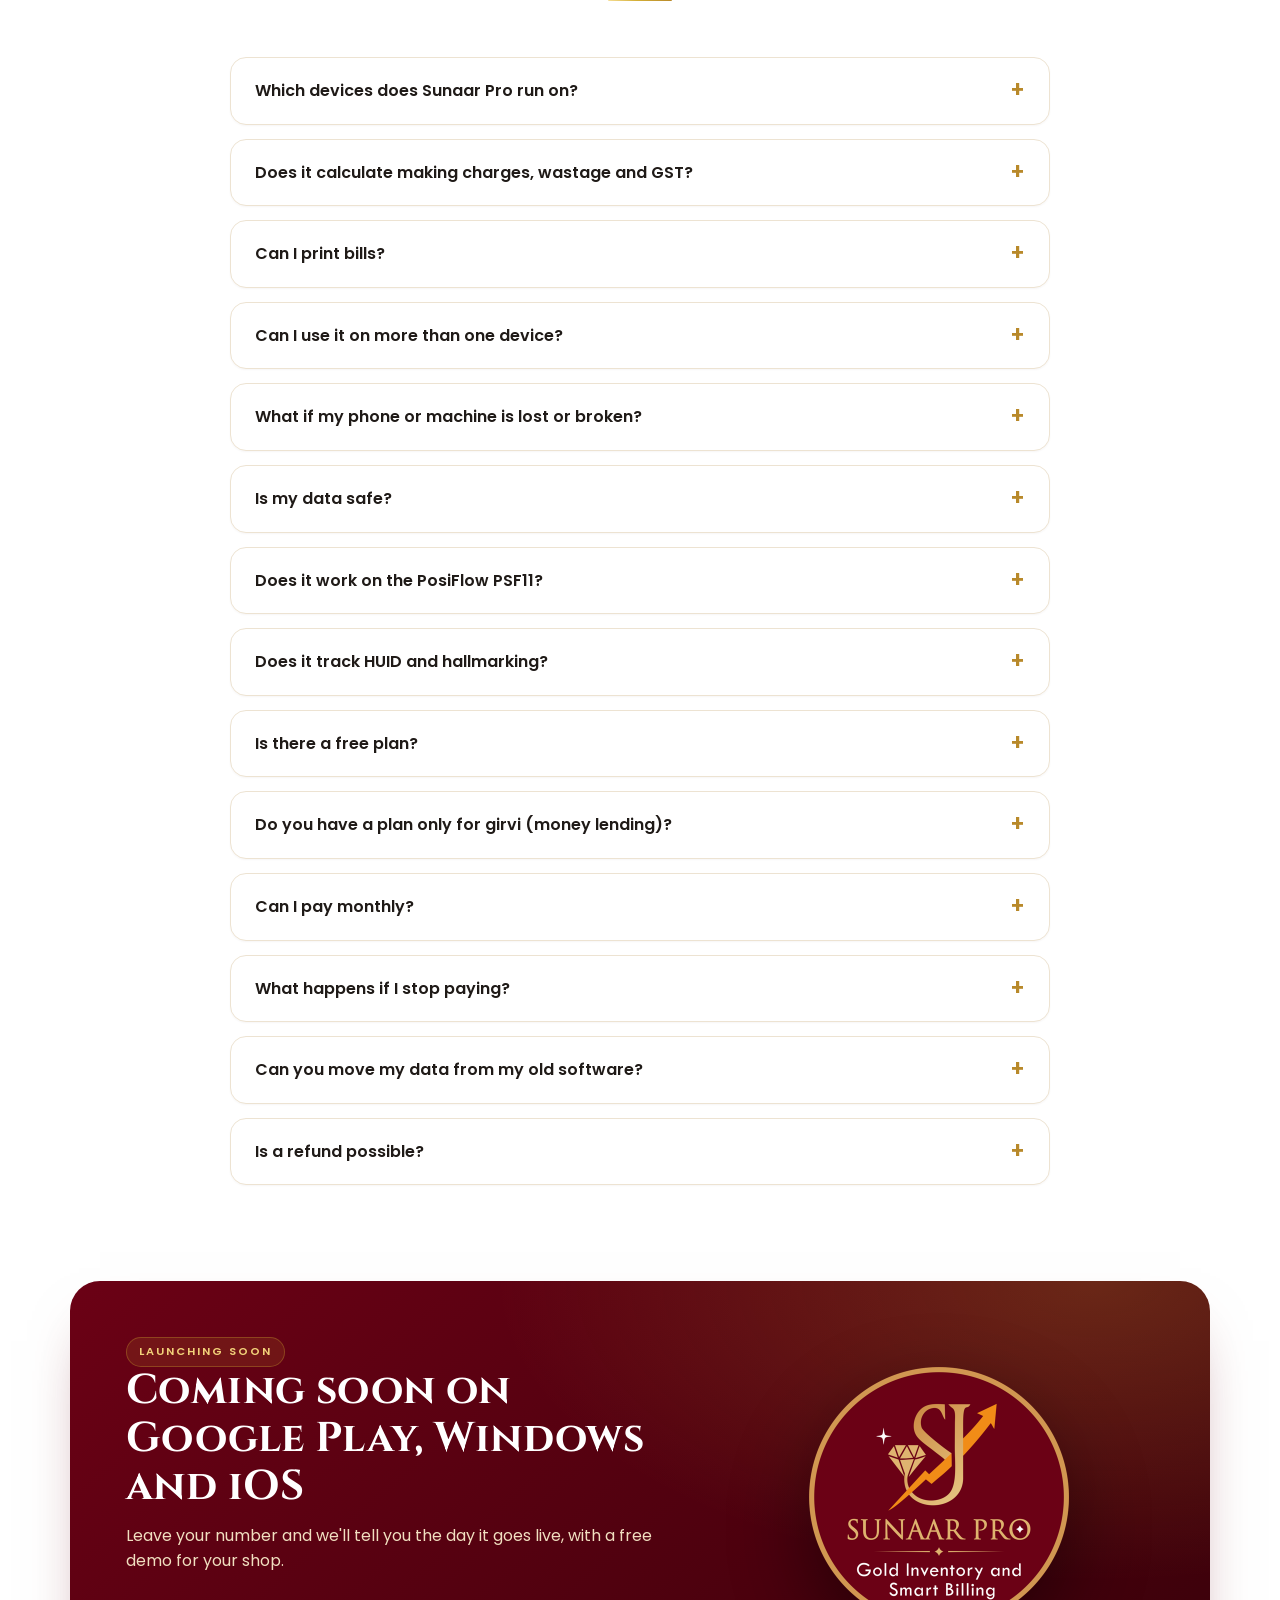
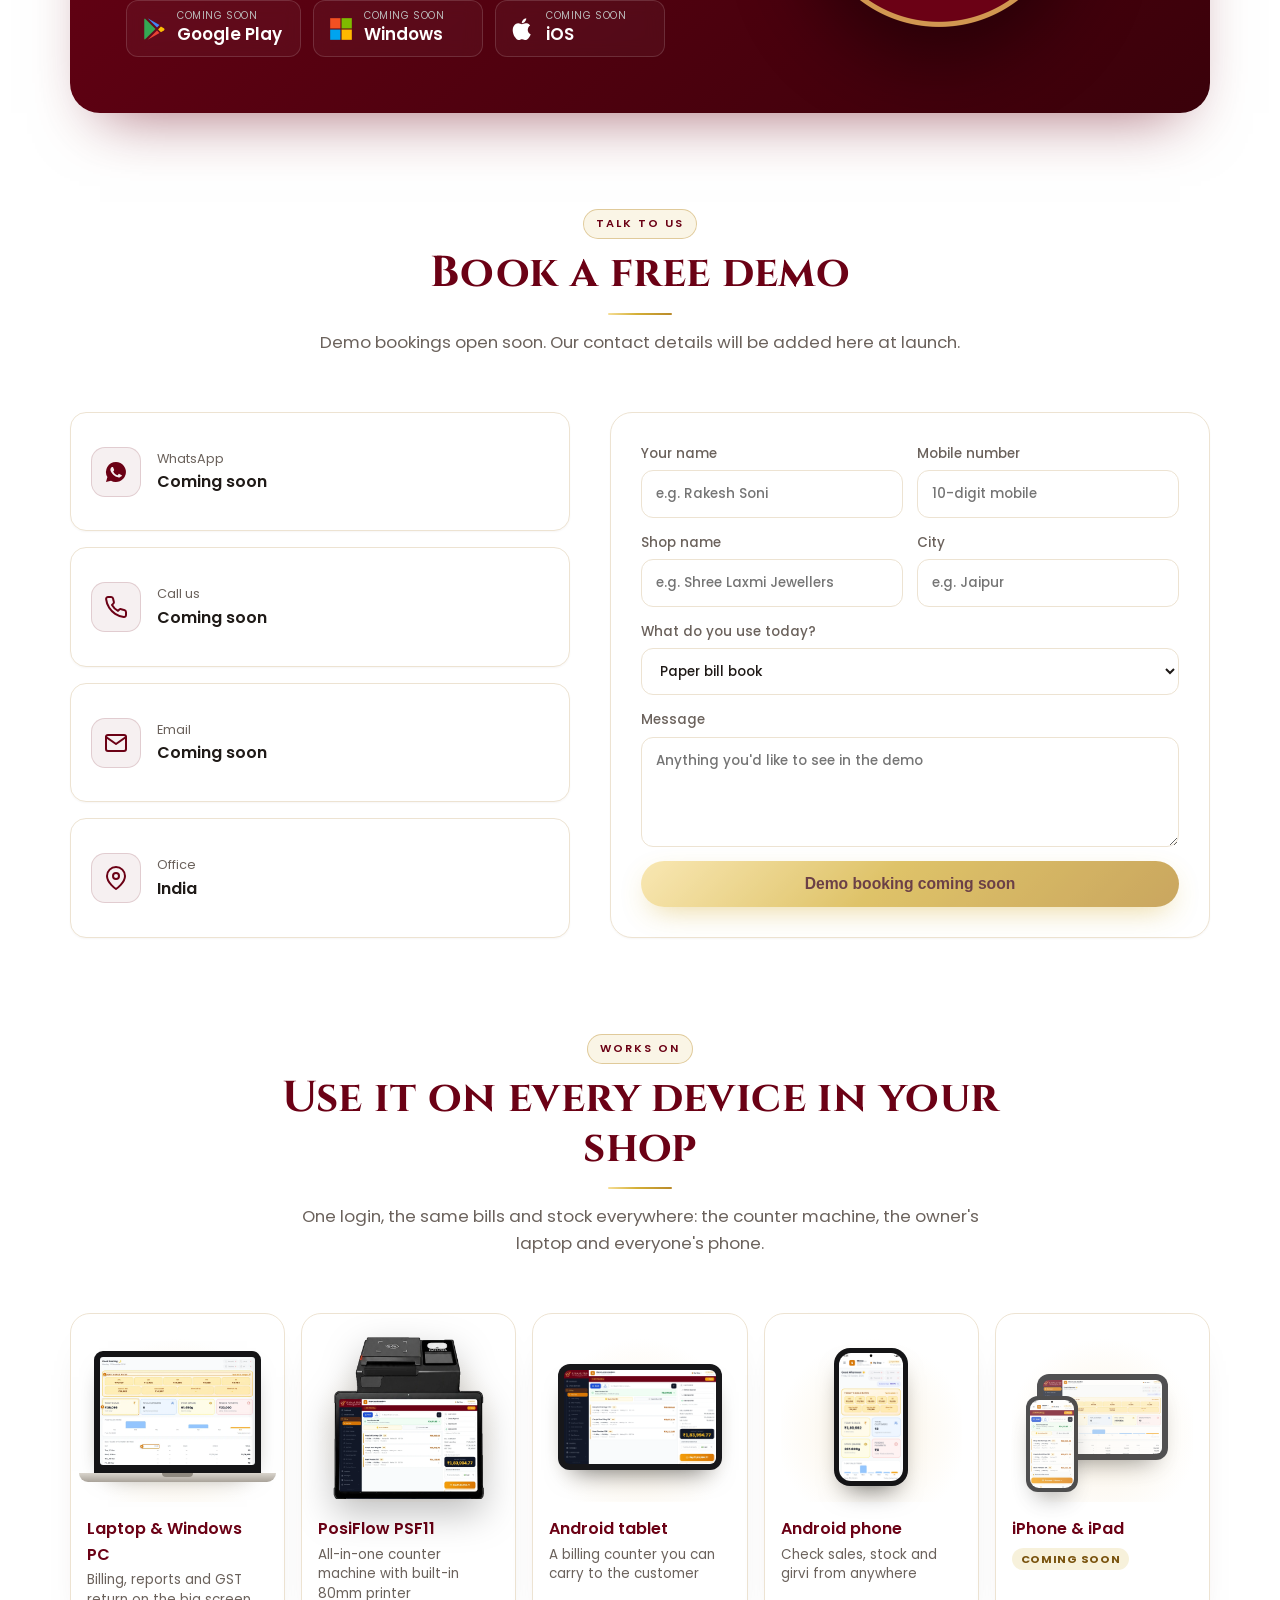
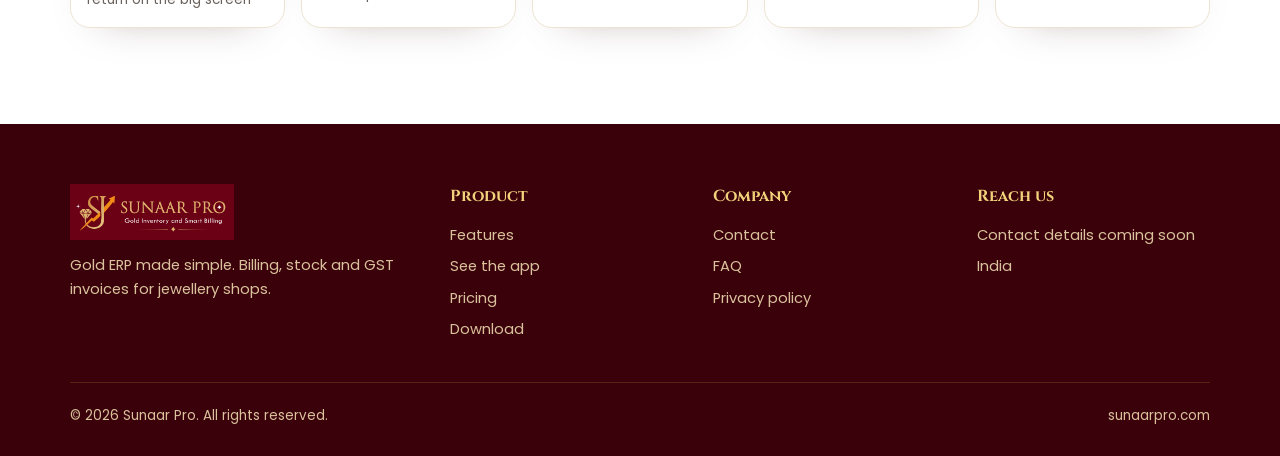
==== commit 07d09b05: "Website: 'Use it on every device' section below Book a demo — laptop, PosiFlow PSF11, tablet, phone," ====
--- a/index.html
+++ b/index.html
@@ -348,6 +348,39 @@
         <label>Message<textarea name="msg" placeholder="Anything you'd like to see in the demo"></textarea></label>
         <button class="btn btn-gold" type="submit" style="justify-content:center" disabled>Demo booking coming soon</button>
       </form>
+    </div>
+  </div>
+</section>
+
+<!-- DEVICES -->
+<section class="devices" id="devices">
+  <div class="wrap">
+    <div class="sec-head reveal">
+      <span class="eyebrow">Works on</span>
+      <h2>Use it on every device in your shop</h2>
+      <p>One login, the same bills and stock everywhere: the counter machine, the owner's laptop and everyone's phone.</p>
+    </div>
+    <div class="dev-row">
+      <figure class="dev reveal">
+        <div class="dev-art"><div class="dv-laptop"><div class="dv-screen"><img src="assets/tour/dashboard.webp" alt="Sunaar Pro dashboard on a laptop" loading="lazy" width="1072" height="748"></div><div class="dv-base"></div></div></div>
+        <figcaption><b>Laptop &amp; Windows PC</b><span>Billing, reports and GST return on the big screen</span></figcaption>
+      </figure>
+      <figure class="dev reveal">
+        <div class="dev-art"><img class="dv-photo" src="assets/psf11-billing.webp" alt="PosiFlow PSF11 billing machine running Sunaar Pro" loading="lazy" width="1068" height="1128"></div>
+        <figcaption><b>PosiFlow PSF11</b><span>All-in-one counter machine with built-in 80mm printer</span></figcaption>
+      </figure>
+      <figure class="dev reveal">
+        <div class="dev-art"><div class="dv-tablet"><img src="assets/tab-billing.webp" alt="Sunaar Pro billing on an Android tablet" loading="lazy" width="1568" height="980"></div></div>
+        <figcaption><b>Android tablet</b><span>A billing counter you can carry to the customer</span></figcaption>
+      </figure>
+      <figure class="dev reveal">
+        <div class="dev-art"><div class="dv-phone"><img src="assets/phone-dashboard.webp" alt="Sunaar Pro on an Android phone" loading="lazy" width="664" height="1328"></div></div>
+        <figcaption><b>Android phone</b><span>Check sales, stock and girvi from anywhere</span></figcaption>
+      </figure>
+      <figure class="dev reveal">
+        <div class="dev-art"><div class="dv-apple"><div class="dv-phone sm"><img src="assets/phone-billing.webp" alt="" loading="lazy" width="664" height="1328"></div><div class="dv-tablet sm"><img src="assets/tab-dashboard.webp" alt="" loading="lazy" width="1568" height="980"></div></div></div>
+        <figcaption><b>iPhone &amp; iPad</b><span class="soon-tag">Coming soon</span></figcaption>
+      </figure>
     </div>
   </div>
 </section>
@@ -612,7 +645,7 @@
 <script>
 // Phones: dots under the swipe rows (features, app screens)
 (function(){
-  ['.features','.shot-grid'].forEach(function(sel){
+  ['.features','.shot-grid','.dev-row'].forEach(function(sel){
     var row=document.querySelector(sel); if(!row) return;
     var items=[].slice.call(row.children), dots=document.createElement('div'); dots.className='swipe-dots';
     items.forEach(function(){ dots.appendChild(document.createElement('i')); });
--- a/styles.css
+++ b/styles.css
@@ -684,3 +684,34 @@
   .step h3{font-size:.98rem;margin-bottom:2px}.step p{font-size:.84rem}
 }
 @media (max-width:760px){ #pricing .plans.five{align-items:flex-start} }
+
+/* ── Devices ("Use it on every device") ─────────────────────────────────── */
+.devices{padding-top:0}
+.dev-row{display:grid;grid-template-columns:repeat(5,minmax(0,1fr));gap:16px;align-items:stretch}
+.dev{margin:0;background:#fff;border:1px solid var(--line);border-radius:20px;padding:18px 16px;display:flex;flex-direction:column;gap:14px;
+  box-shadow:0 18px 40px -30px rgba(58,1,10,.35)}
+.dev-art{height:170px;display:flex;align-items:center;justify-content:center;background:radial-gradient(circle at 50% 60%,#FBF3E4,transparent 70%);border-radius:14px}
+.dev figcaption b{display:block;font-family:'Poppins',sans-serif;font-weight:600;font-size:1rem;color:var(--maroon)}
+.dev figcaption span{display:block;font-size:.84rem;color:var(--muted);margin-top:3px;line-height:1.45}
+.dev figcaption .soon-tag{display:inline-block;margin-top:6px;font-size:.7rem;font-weight:700;letter-spacing:.06em;text-transform:uppercase;color:#7A5410;background:rgba(212,175,55,.18);padding:3px 9px;border-radius:999px}
+.dv-laptop{width:92%}
+.dv-screen{background:#141416;border-radius:9px 9px 0 0;padding:6px 6px 8px;box-shadow:0 12px 24px -14px rgba(0,0,0,.6)}
+.dv-screen img{border-radius:3px;display:block;width:100%}
+.dv-base{height:9px;margin:0 -9%;background:linear-gradient(#d9d4cc,#a9a39a);border-radius:0 0 10px 10px;position:relative}
+.dv-base::after{content:"";position:absolute;left:42%;right:42%;top:0;height:4px;background:#8f897f;border-radius:0 0 4px 4px}
+.dv-photo{max-height:165px;width:auto;object-fit:contain;filter:drop-shadow(0 14px 18px rgba(0,0,0,.25))}
+.dv-tablet{width:90%;background:#17171a;border-radius:12px;padding:6px;box-shadow:0 14px 26px -14px rgba(0,0,0,.6)}
+.dv-tablet img{border-radius:6px;display:block;width:100%}
+.dv-phone{width:74px;background:#141416;border-radius:16px;padding:5px;box-shadow:0 14px 26px -12px rgba(0,0,0,.6)}
+.dv-phone img{border-radius:12px;display:block;width:100%}
+.dv-apple{position:relative;width:100%;height:100%;display:flex;align-items:center;justify-content:center;opacity:.75}
+.dv-apple .dv-tablet.sm{width:72%}
+.dv-apple .dv-phone.sm{position:absolute;left:8%;bottom:10px;width:52px;z-index:1;border-radius:12px;padding:4px}
+.dv-apple .dv-phone.sm img{border-radius:9px}
+@media (max-width:1100px){.dev-row{grid-template-columns:repeat(3,minmax(0,1fr))}}
+@media (max-width:760px){
+  .dev-row{display:flex;gap:12px;overflow-x:auto;scroll-snap-type:x mandatory;margin:0 -16px;padding:6px 16px 10px;scrollbar-width:none}
+  .dev-row::-webkit-scrollbar{display:none}
+  .dev{flex:0 0 70%;scroll-snap-align:center;opacity:1;transform:none}
+  .dev-art{height:150px}
+}
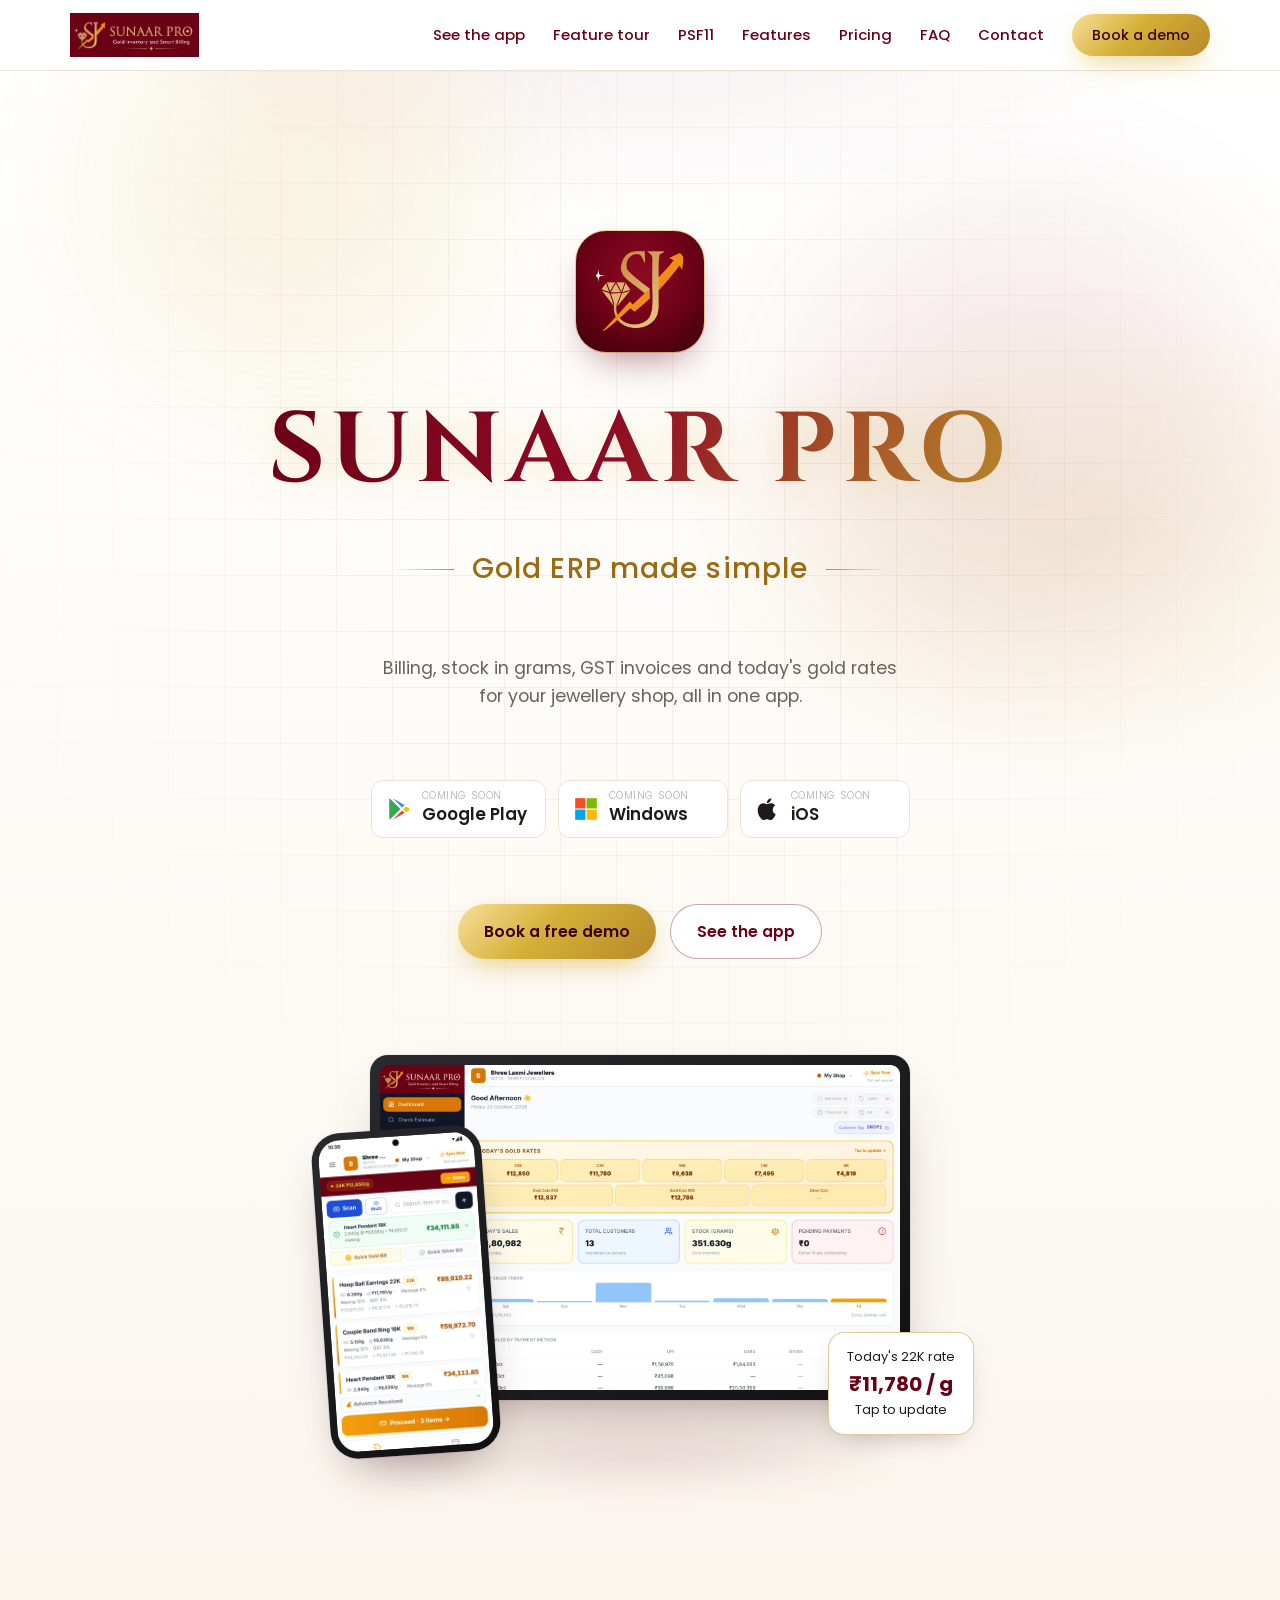
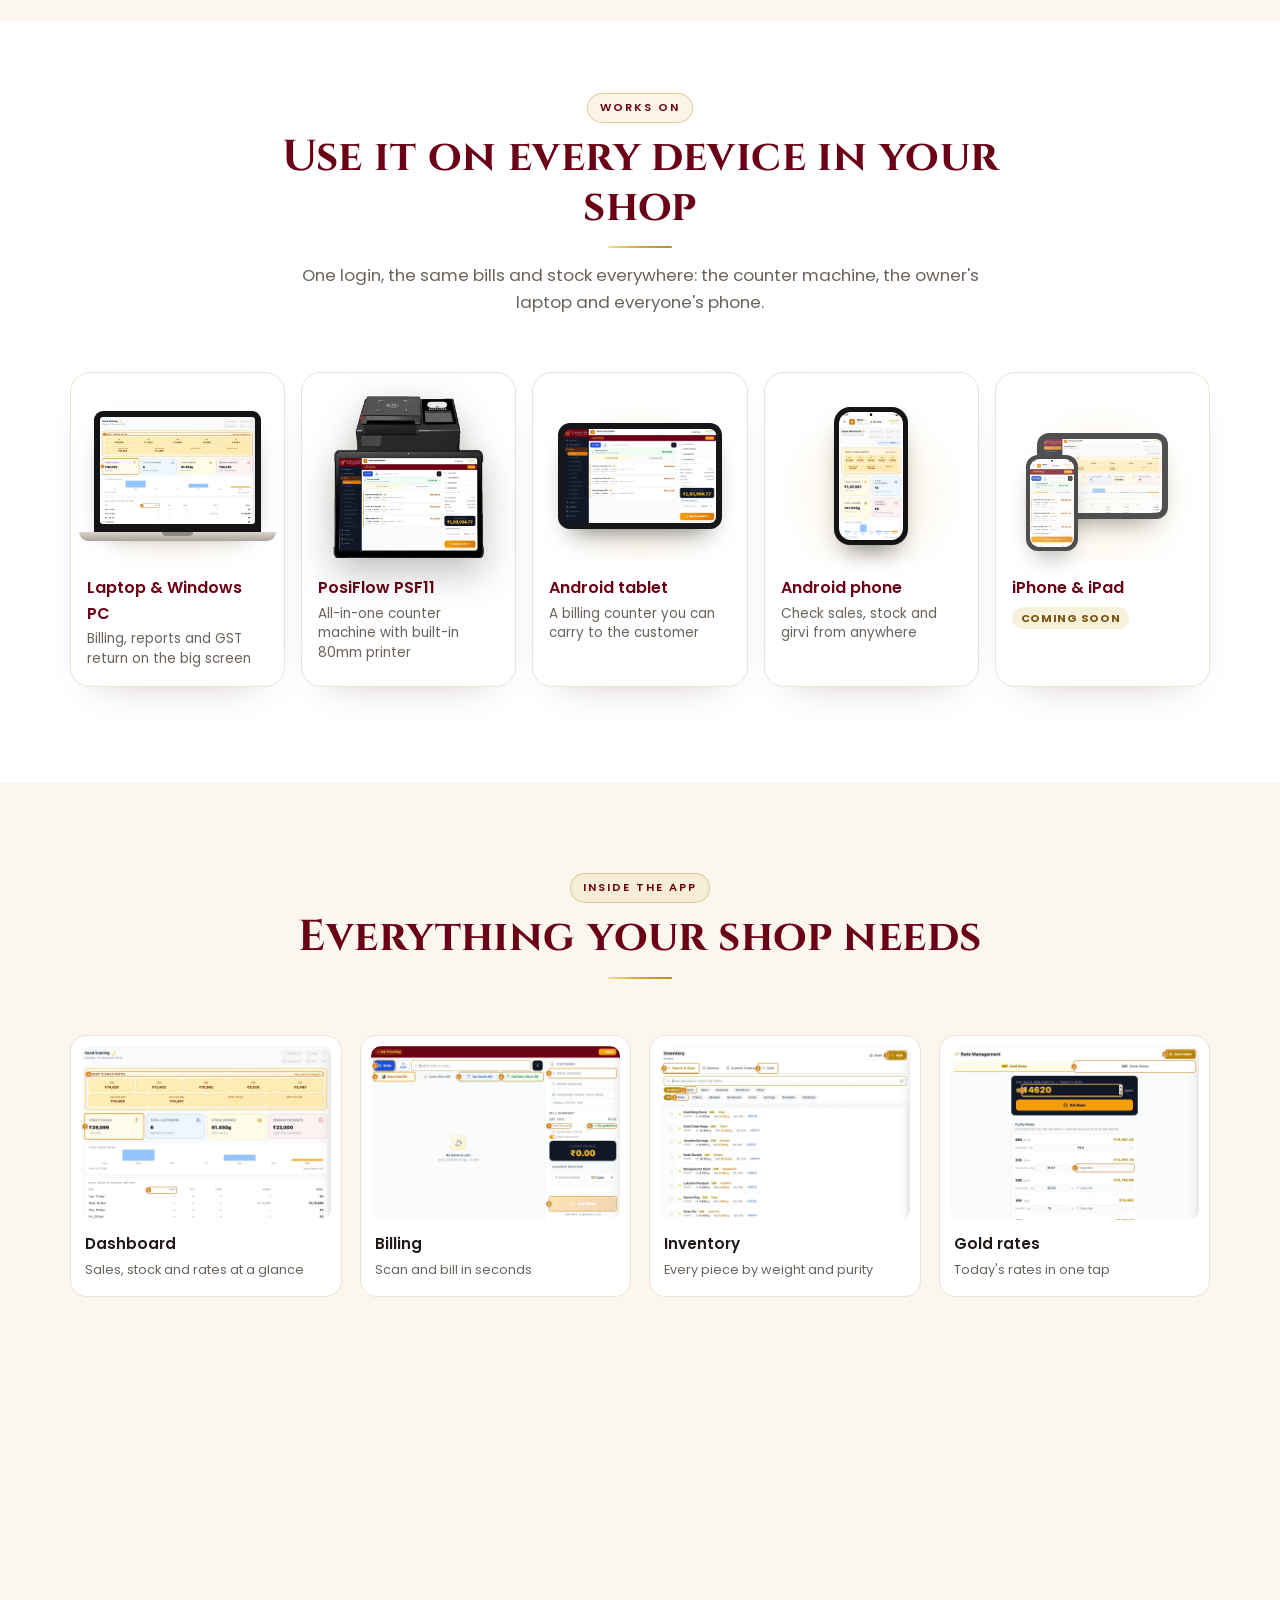
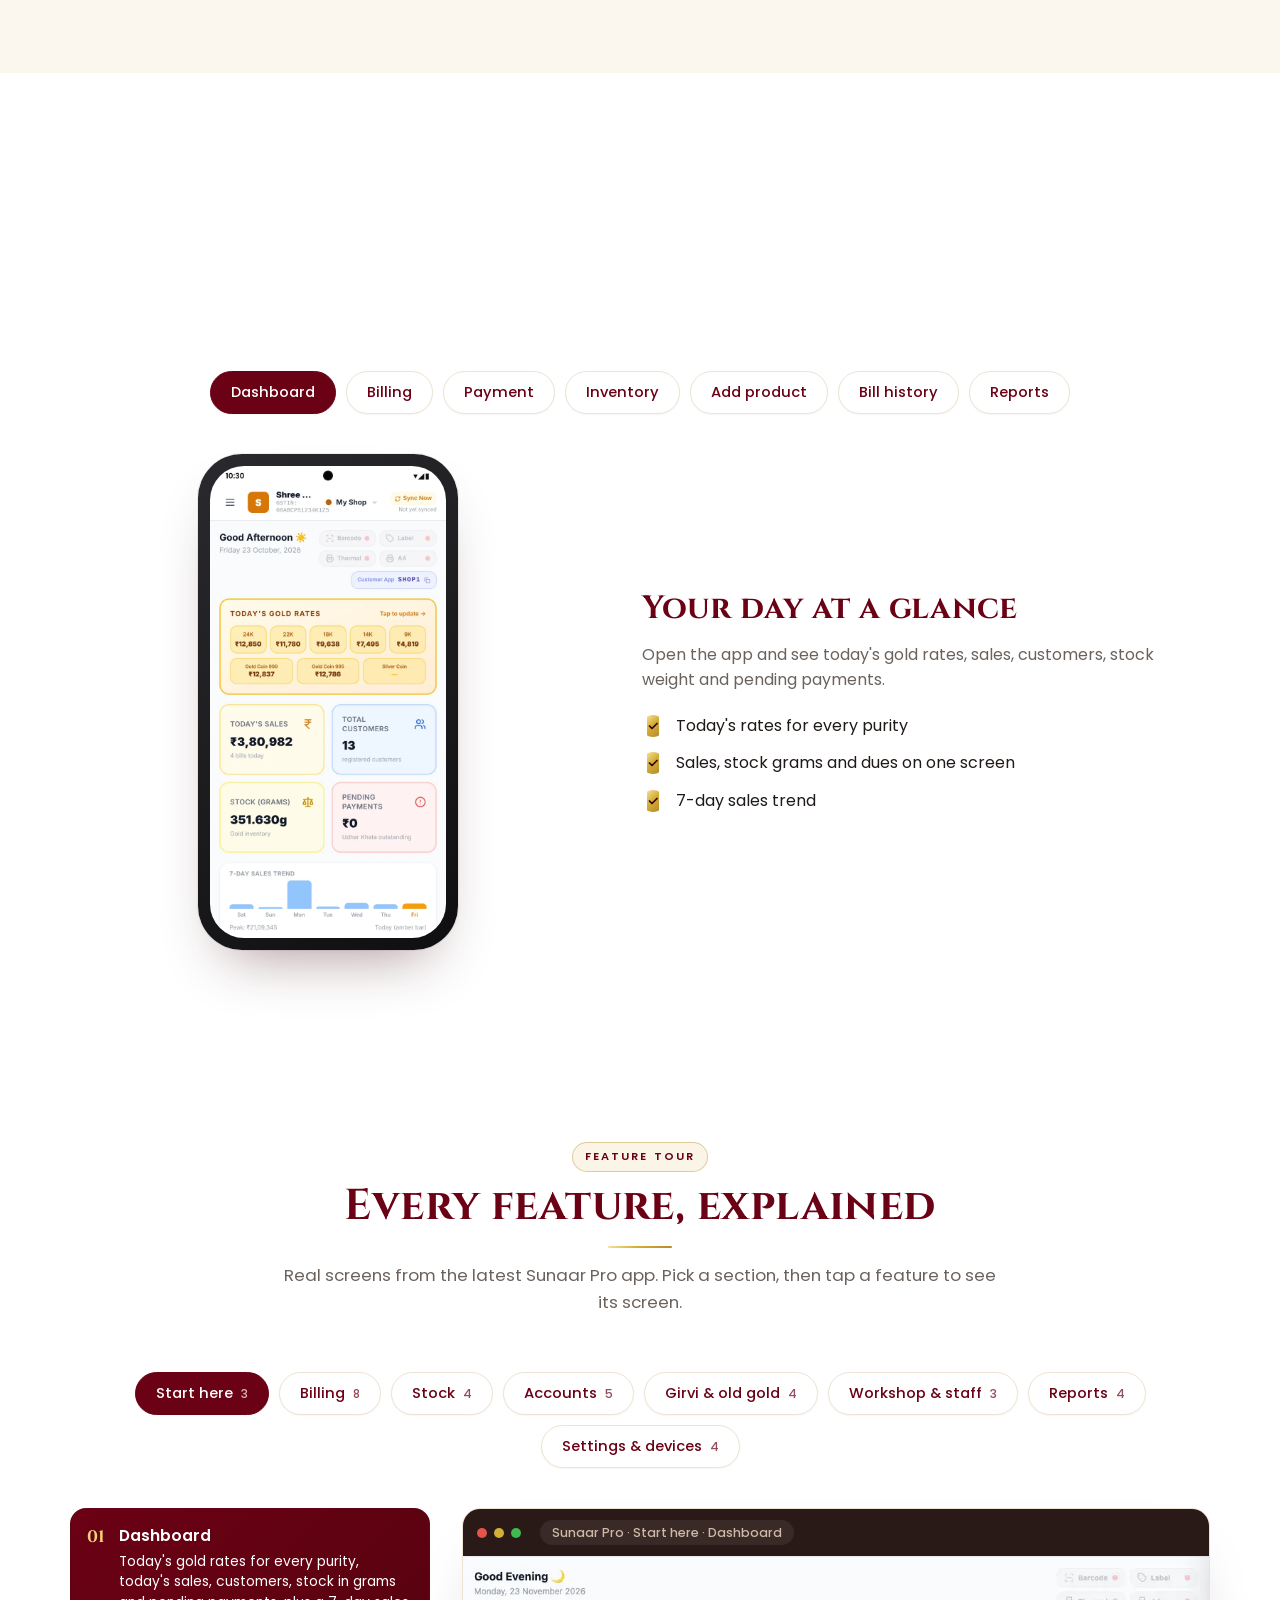
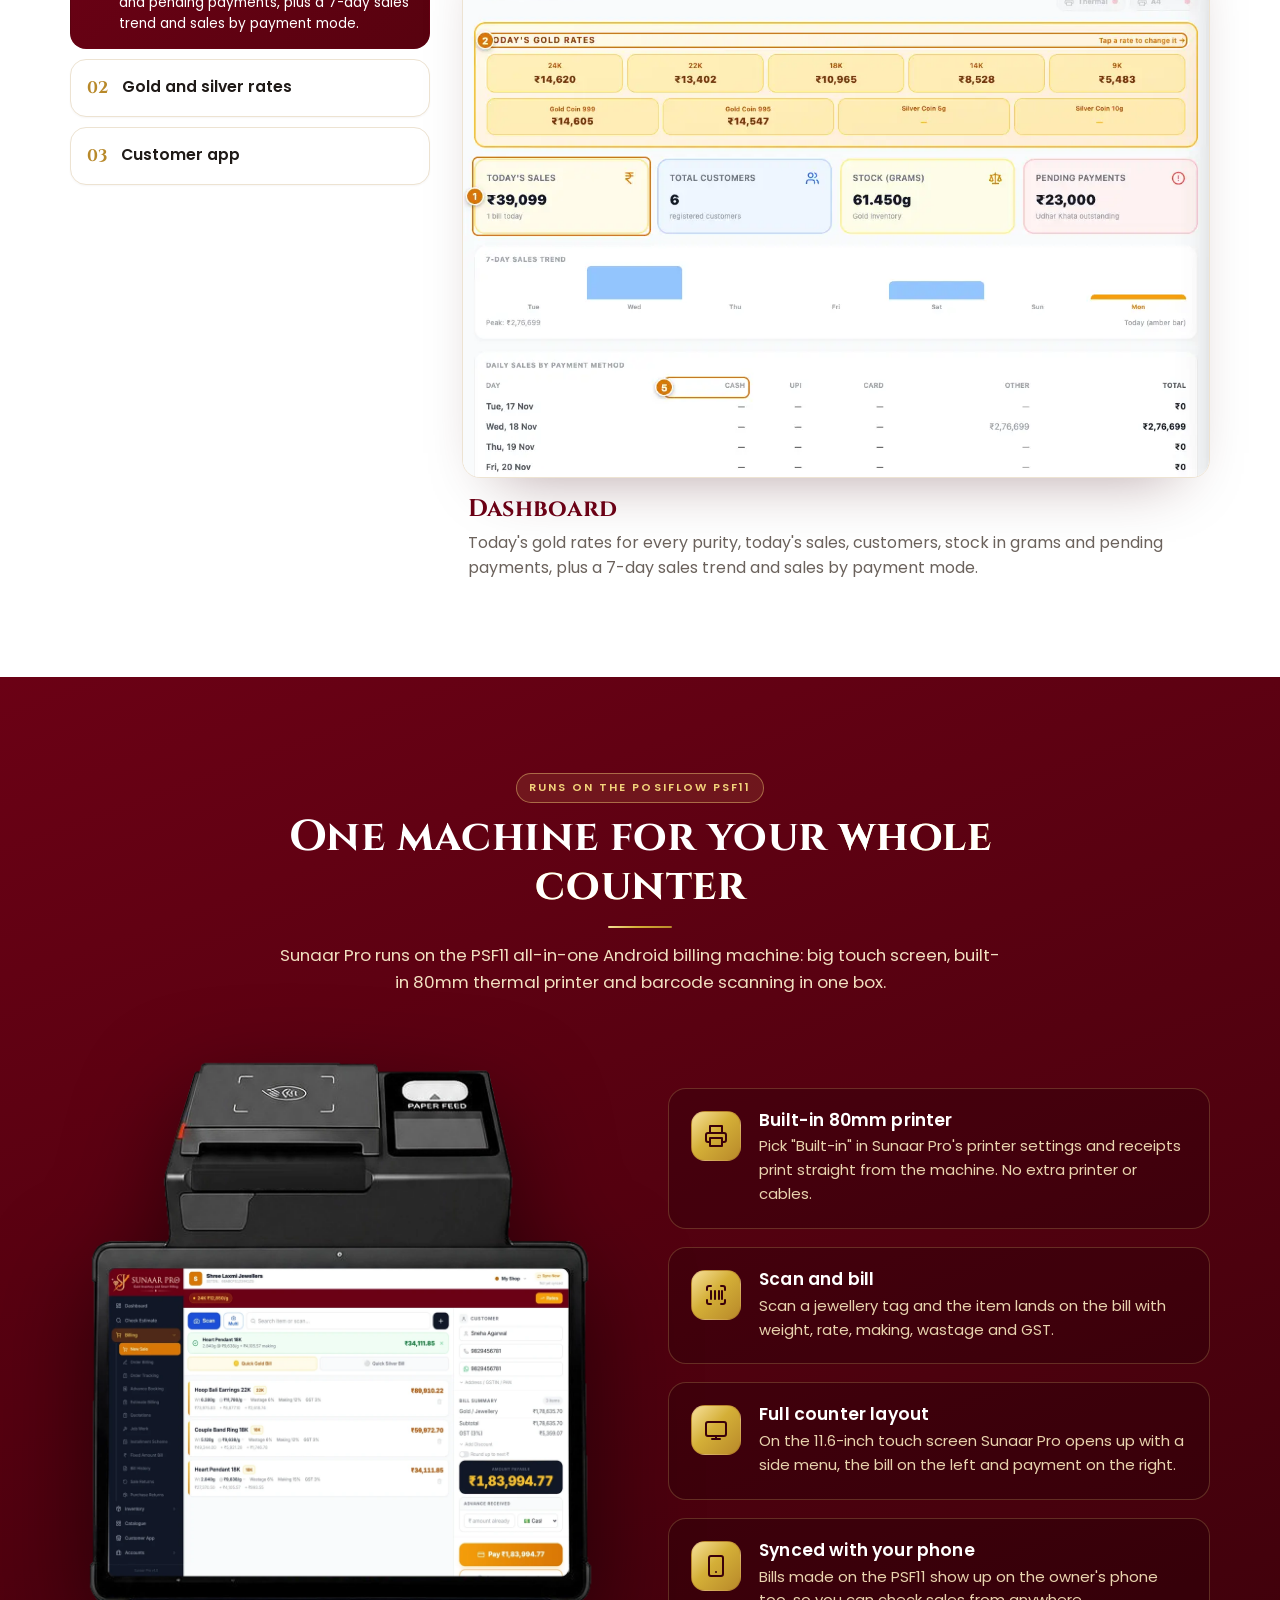
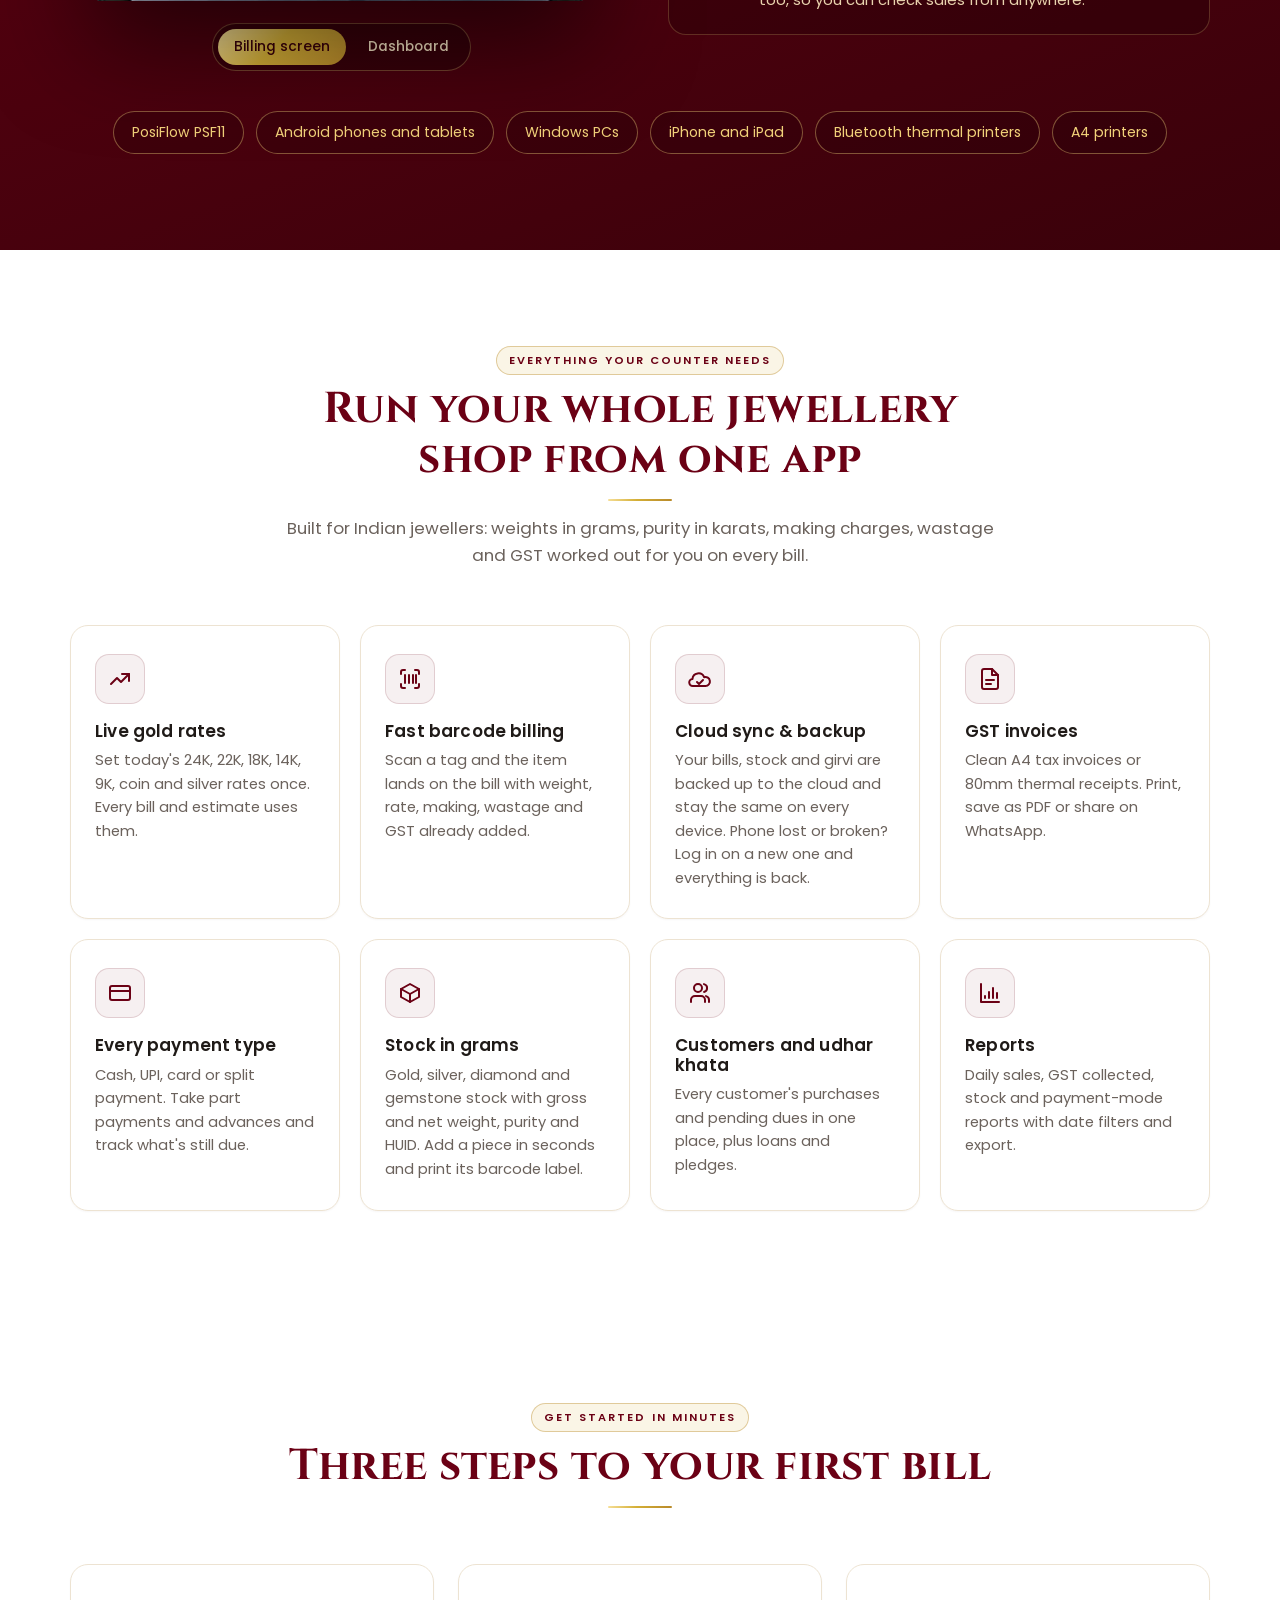
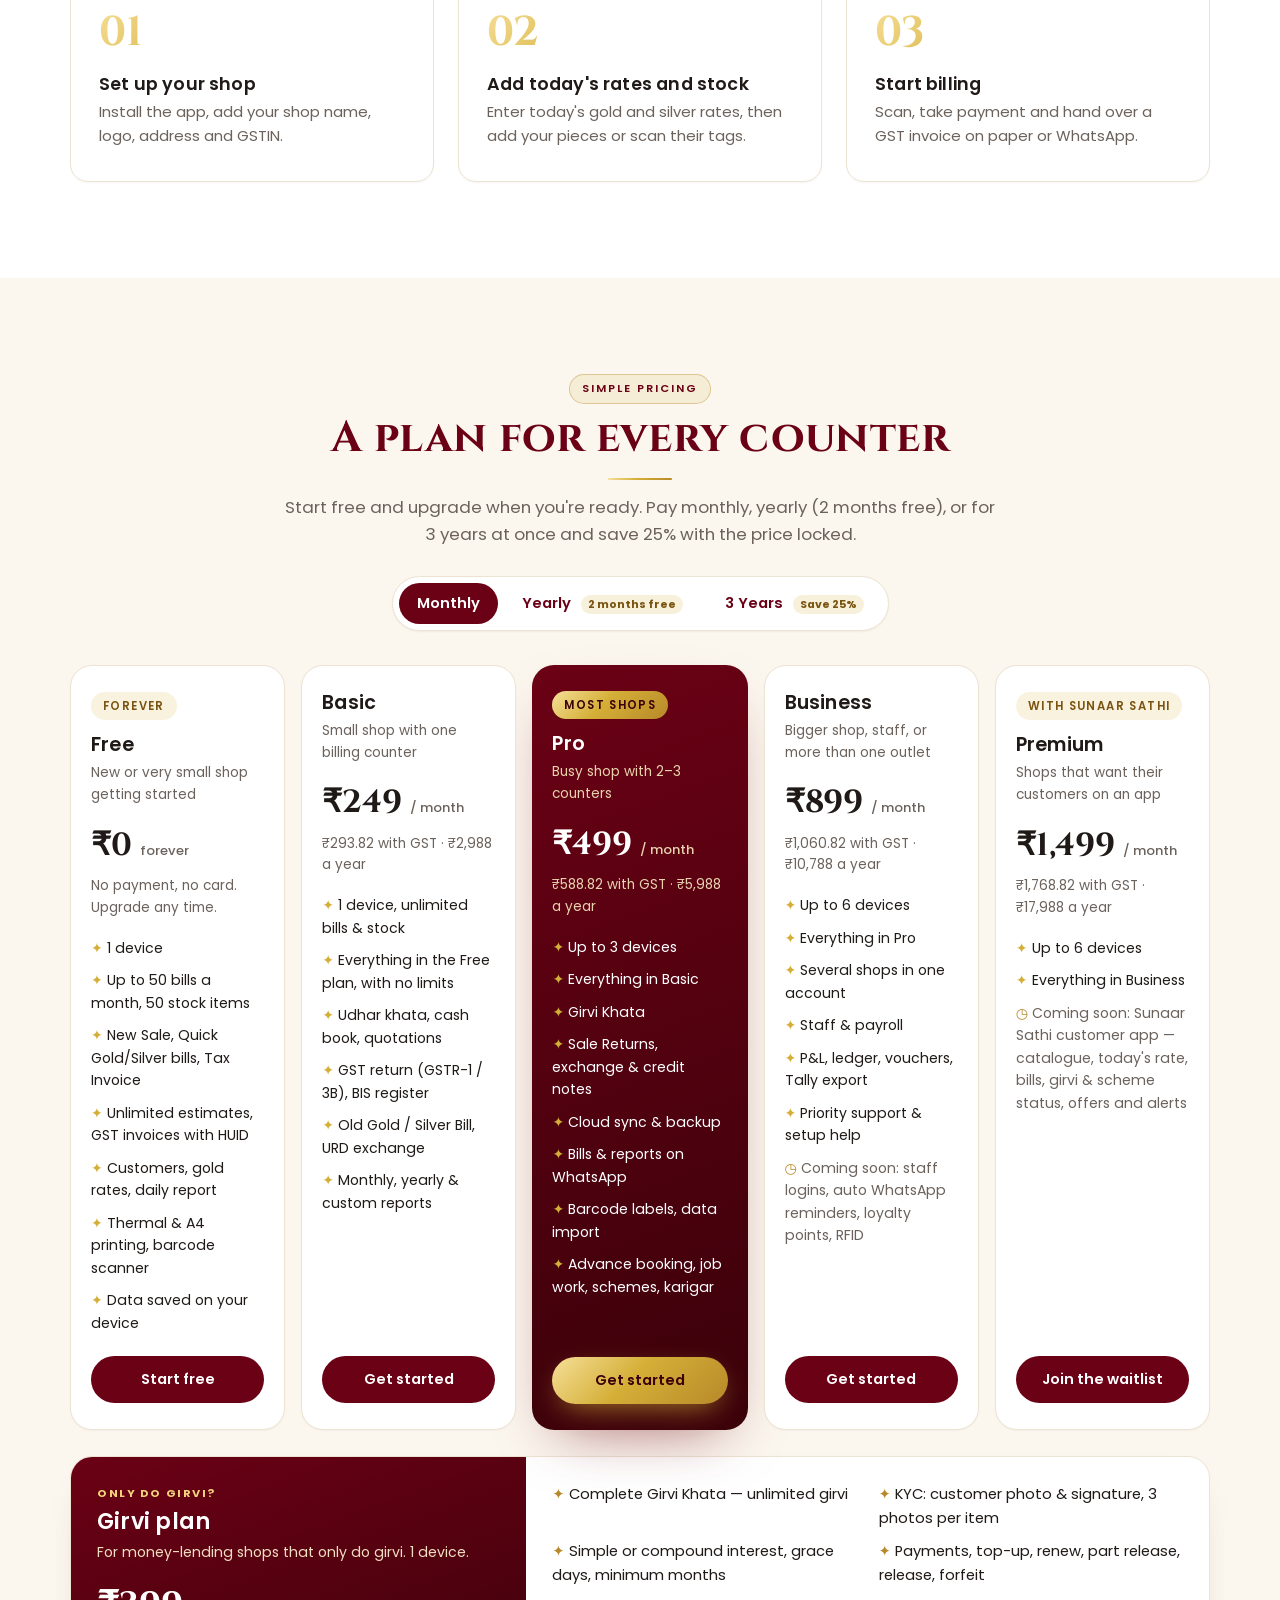
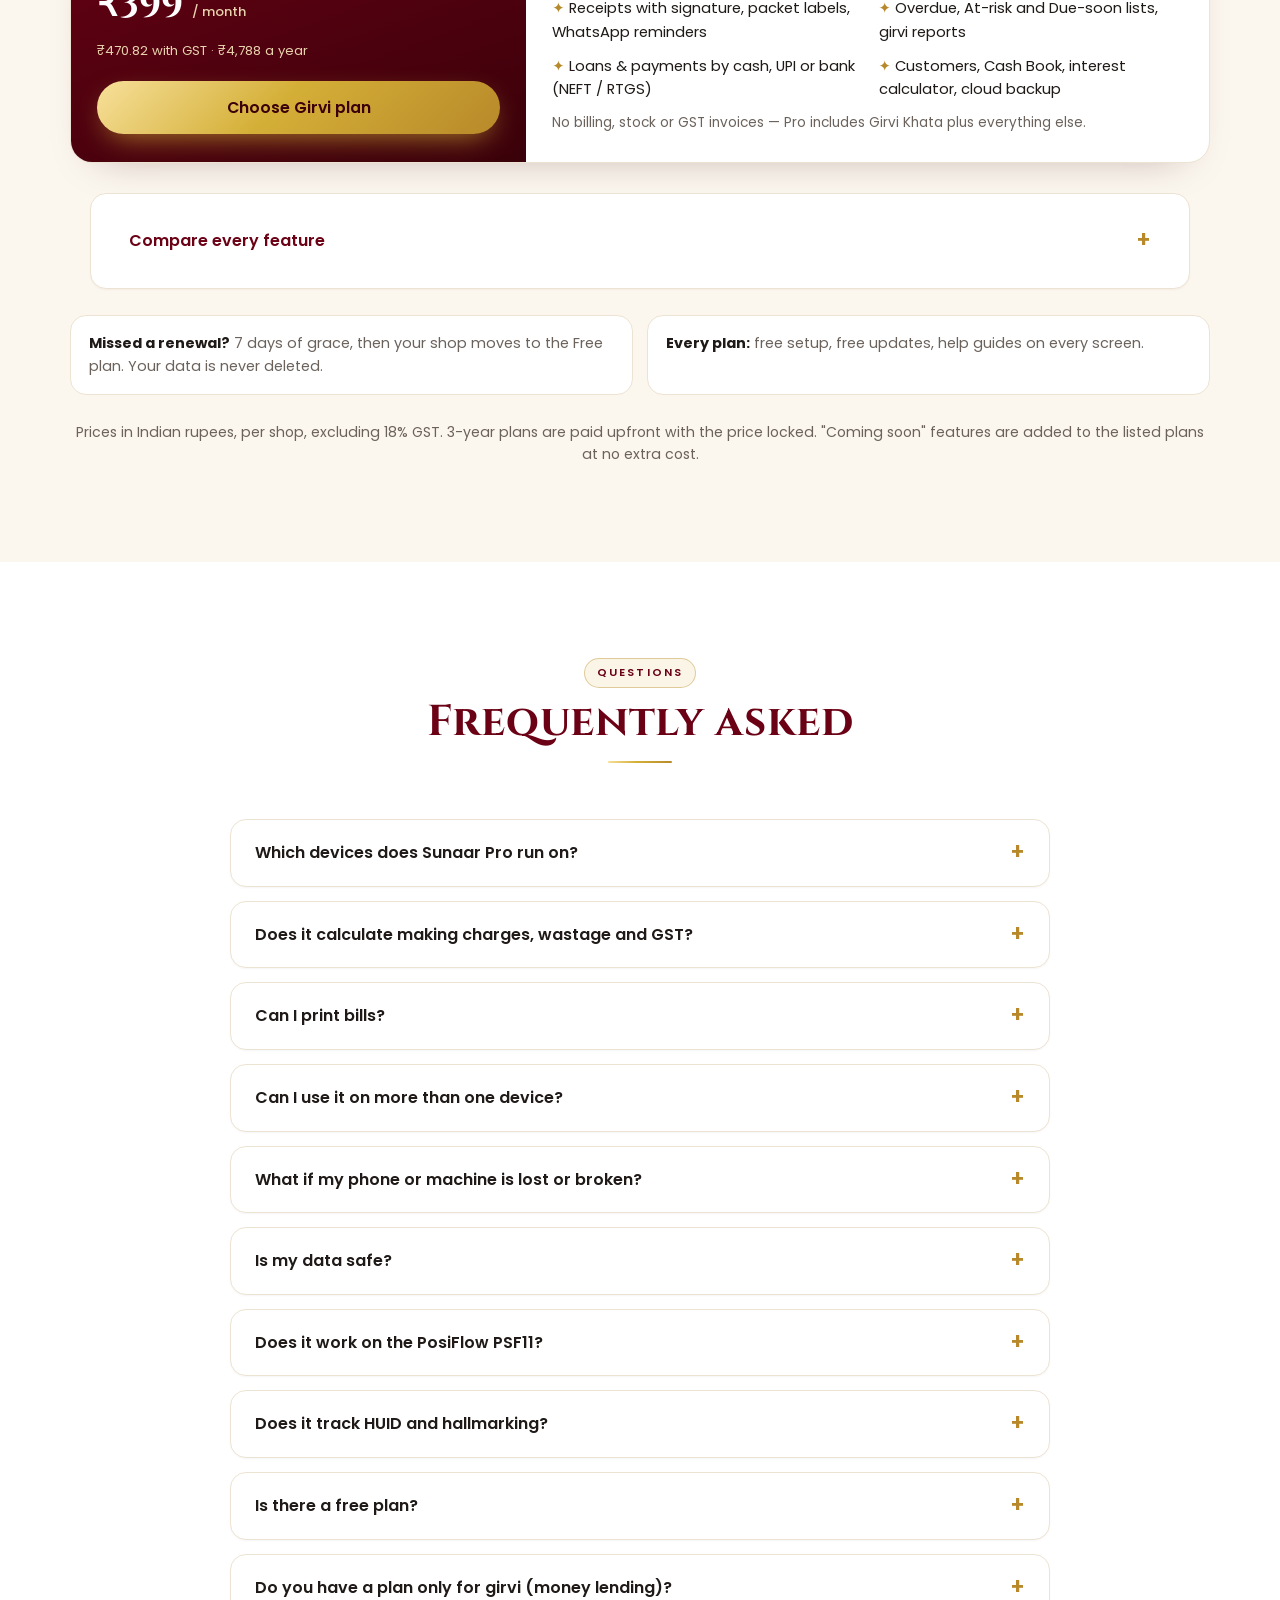
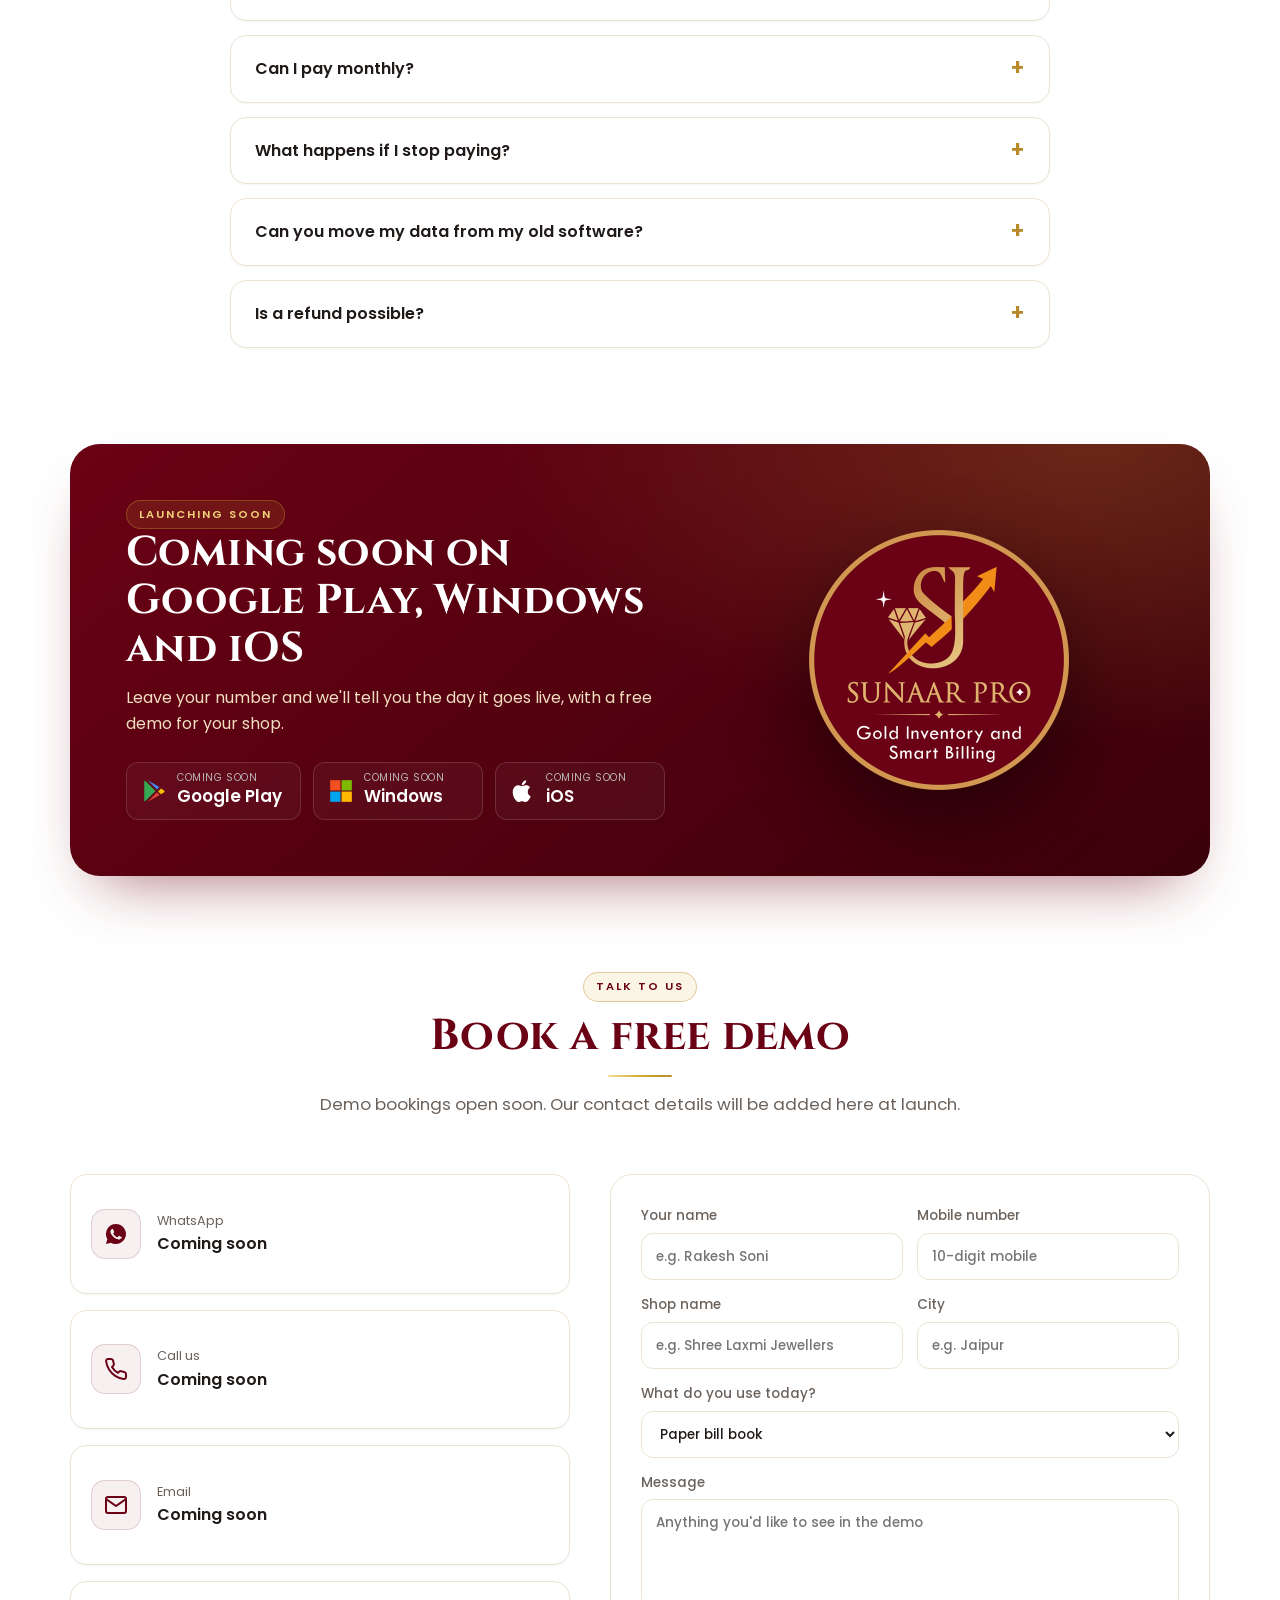
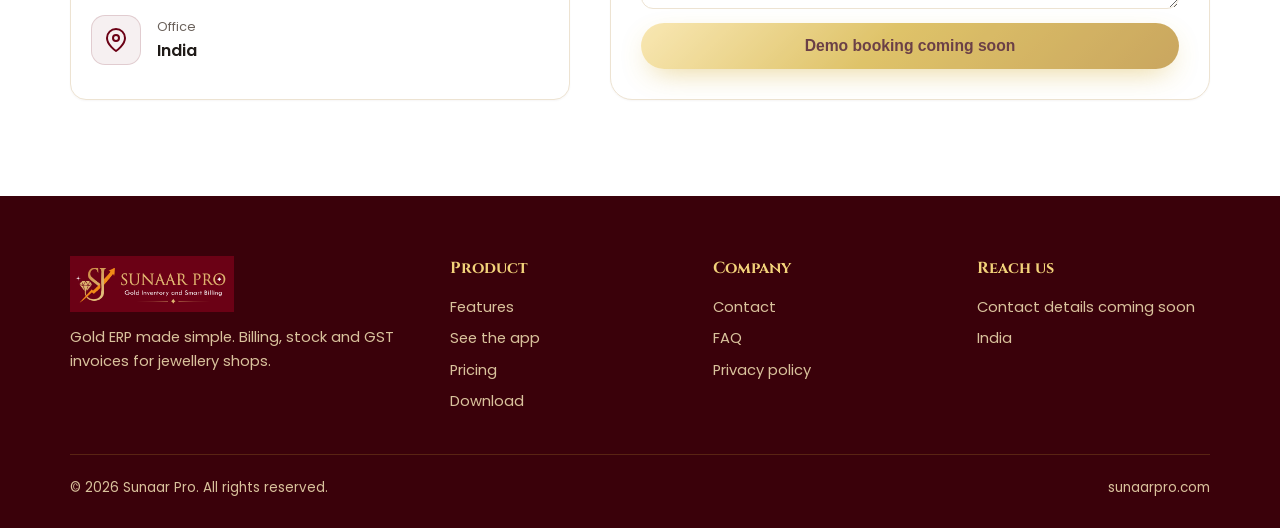
==== commit 194101e2: "Website: move devices section to the top, right after the hero Co-Authored-By: Claude Opus 5.5 <nore" ====
--- a/index.html
+++ b/index.html
@@ -62,296 +62,6 @@
   </div>
 </section>
 
-<!-- SCREENS GRID -->
-<section class="shots" aria-label="App screens">
-  <div class="wrap">
-    <div class="sec-head reveal"><span class="eyebrow">Inside the app</span><h2>Everything your shop needs</h2></div>
-    <div class="shot-grid">
-    <figure class="shot reveal"><div class="shot-img"><img src="assets/tour/dashboard.webp" alt="Sunaar Pro Dashboard screen" loading="lazy"></div><figcaption><b>Dashboard</b><span>Sales, stock and rates at a glance</span></figcaption></figure>
-    <figure class="shot reveal"><div class="shot-img"><img src="assets/tour/billing.webp" alt="Sunaar Pro Billing screen" loading="lazy"></div><figcaption><b>Billing</b><span>Scan and bill in seconds</span></figcaption></figure>
-    <figure class="shot reveal"><div class="shot-img"><img src="assets/tour/inventory.webp" alt="Sunaar Pro Inventory screen" loading="lazy"></div><figcaption><b>Inventory</b><span>Every piece by weight and purity</span></figcaption></figure>
-    <figure class="shot reveal"><div class="shot-img"><img src="assets/tour/rates.webp" alt="Sunaar Pro Gold rates screen" loading="lazy"></div><figcaption><b>Gold rates</b><span>Today's rates in one tap</span></figcaption></figure>
-    <figure class="shot reveal"><div class="shot-img"><img src="assets/tour/girvi.webp" alt="Sunaar Pro Girvi khata screen" loading="lazy"></div><figcaption><b>Girvi khata</b><span>Loans, interest and overdue alerts</span></figcaption></figure>
-    <figure class="shot reveal"><div class="shot-img"><img src="assets/tour/reports-daily.webp" alt="Sunaar Pro Reports screen" loading="lazy"></div><figcaption><b>Reports</b><span>Daily sales and GST collected</span></figcaption></figure>
-    <figure class="shot reveal"><div class="shot-img"><img src="assets/tour/karigar.webp" alt="Sunaar Pro Karigar screen" loading="lazy"></div><figcaption><b>Karigar</b><span>Fine gold and payments per karigar</span></figcaption></figure>
-    <figure class="shot reveal"><div class="shot-img"><img src="assets/tour/gst-return.webp" alt="Sunaar Pro GST return screen" loading="lazy"></div><figcaption><b>GST return</b><span>GSTR-1 ready for Tally</span></figcaption></figure>
-    </div>
-  </div>
-</section>
-
-<!-- SHOWCASE -->
-<section class="showcase" id="app">
-  <div class="wrap">
-    <div class="sec-head reveal">
-      <span class="eyebrow">Real app screens</span>
-      <h2>See Sunaar Pro in action</h2>
-      <p>These are real screens from the app, shown with a demo shop.</p>
-    </div>
-    <div class="tabs" role="tablist" id="tabs"></div>
-    <div class="show-grid">
-      <div class="show-phone"><img id="showImg" src="assets/phone-dashboard.webp" alt="Sunaar Pro dashboard screen" width="664" height="1328"></div>
-      <div class="show-text reveal">
-        <h3 id="showTitle"></h3>
-        <p id="showDesc"></p>
-        <ul class="ticks" id="showTicks"></ul>
-      </div>
-    </div>
-  </div>
-</section>
-
-<!-- FEATURE TOUR -->
-<section class="tour" id="tour">
-  <div class="wrap">
-    <div class="sec-head reveal">
-      <span class="eyebrow">Feature tour</span>
-      <h2>Every feature, explained</h2>
-      <p>Real screens from the latest Sunaar Pro app. Pick a section, then tap a feature to see its screen.</p>
-    </div>
-    <div class="tabs" id="tourTabs" role="tablist"></div>
-    <div class="tour-wrap">
-      <ol class="tour-list" id="tourList"></ol>
-      <div class="tour-view">
-        <div class="tour-frame"><span class="dots"><i></i><i></i><i></i><b id="tourUrl">Sunaar Pro</b></span><img id="tourImg" src="assets/tour/dashboard.webp" alt="" width="1072" height="748"></div>
-        <div class="tour-caption"><h3 id="tourTitle"></h3><p id="tourDesc"></p></div>
-      </div>
-    </div>
-  </div>
-</section>
-
-<!-- PSF11 -->
-<section class="bigscreen" id="psf11">
-  <div class="wrap">
-    <div class="sec-head reveal">
-      <span class="eyebrow" style="color:var(--gold-2)">Runs on the PosiFlow PSF11</span>
-      <h2>One machine for your <span class="gold-text">whole counter</span></h2>
-      <p>Sunaar Pro runs on the PSF11 all-in-one Android billing machine: big touch screen, built-in 80mm thermal printer and barcode scanning in one box.</p>
-    </div>
-    <div class="psf-grid">
-      <div class="psf-photo reveal">
-        <img id="psfImg" src="assets/psf11-billing.webp" alt="PosiFlow PSF11 billing machine running the Sunaar Pro billing screen" width="1068" height="1128">
-        <div class="psf-switch"><button class="active" data-psf="billing">Billing screen</button><button data-psf="dashboard">Dashboard</button></div>
-      </div>
-      <div class="psf-points">
-        <div class="psf-point reveal"><div class="ico"><svg viewBox="0 0 24 24" fill="none" stroke="currentColor" stroke-width="2" stroke-linecap="round" stroke-linejoin="round"><path d="M6 9V2h12v7"/><path d="M6 18H4a2 2 0 0 1-2-2v-5a2 2 0 0 1 2-2h16a2 2 0 0 1 2 2v5a2 2 0 0 1-2 2h-2"/><rect x="6" y="14" width="12" height="8"/></svg></div><div><h3>Built-in 80mm printer</h3><p>Pick "Built-in" in Sunaar Pro's printer settings and receipts print straight from the machine. No extra printer or cables.</p></div></div>
-        <div class="psf-point reveal"><div class="ico"><svg viewBox="0 0 24 24" fill="none" stroke="currentColor" stroke-width="2" stroke-linecap="round" stroke-linejoin="round"><path d="M3 7V5a2 2 0 0 1 2-2h2M17 3h2a2 2 0 0 1 2 2v2M21 17v2a2 2 0 0 1-2 2h-2M7 21H5a2 2 0 0 1-2-2v-2"/><path d="M7 8v8M11 8v8M15 8v8M18 8v8"/></svg></div><div><h3>Scan and bill</h3><p>Scan a jewellery tag and the item lands on the bill with weight, rate, making, wastage and GST.</p></div></div>
-        <div class="psf-point reveal"><div class="ico"><svg viewBox="0 0 24 24" fill="none" stroke="currentColor" stroke-width="2" stroke-linecap="round" stroke-linejoin="round"><rect x="2" y="4" width="20" height="14" rx="2"/><path d="M8 21h8M12 18v3"/></svg></div><div><h3>Full counter layout</h3><p>On the 11.6-inch touch screen Sunaar Pro opens up with a side menu, the bill on the left and payment on the right.</p></div></div>
-        <div class="psf-point reveal"><div class="ico"><svg viewBox="0 0 24 24" fill="none" stroke="currentColor" stroke-width="2" stroke-linecap="round" stroke-linejoin="round"><path d="M17 2H7a2 2 0 0 0-2 2v16a2 2 0 0 0 2 2h10a2 2 0 0 0 2-2V4a2 2 0 0 0-2-2Z"/><path d="M12 18h.01"/></svg></div><div><h3>Synced with your phone</h3><p>Bills made on the PSF11 show up on the owner's phone too, so you can check sales from anywhere.</p></div></div>
-      </div>
-    </div>
-    <div class="chips">
-      <span>PosiFlow PSF11</span><span>Android phones and tablets</span><span>Windows PCs</span><span>iPhone and iPad</span><span>Bluetooth thermal printers</span><span>A4 printers</span>
-    </div>
-  </div>
-</section>
-
-<!-- FEATURES -->
-<section id="features">
-  <div class="wrap">
-    <div class="sec-head reveal">
-      <span class="eyebrow">Everything your counter needs</span>
-      <h2>Run your whole jewellery shop from one app</h2>
-      <p>Built for Indian jewellers: weights in grams, purity in karats, making charges, wastage and GST worked out for you on every bill.</p>
-    </div>
-    <div class="features">
-      <div class="card reveal"><div class="ico"><svg viewBox="0 0 24 24" fill="none" stroke="currentColor" stroke-width="2" stroke-linecap="round" stroke-linejoin="round"><path d="M3 17l6-6 4 4 8-8"/><path d="M14 7h7v7"/></svg></div><h3>Live gold rates</h3><p>Set today's 24K, 22K, 18K, 14K, 9K, coin and silver rates once. Every bill and estimate uses them.</p></div>
-      <div class="card reveal"><div class="ico"><svg viewBox="0 0 24 24" fill="none" stroke="currentColor" stroke-width="2" stroke-linecap="round" stroke-linejoin="round"><path d="M3 7V5a2 2 0 0 1 2-2h2M17 3h2a2 2 0 0 1 2 2v2M21 17v2a2 2 0 0 1-2 2h-2M7 21H5a2 2 0 0 1-2-2v-2"/><path d="M7 8v8M11 8v8M15 8v8M18 8v8"/></svg></div><h3>Fast barcode billing</h3><p>Scan a tag and the item lands on the bill with weight, rate, making, wastage and GST already added.</p></div>
-      <div class="card reveal"><div class="ico"><svg viewBox="0 0 24 24" fill="none" stroke="currentColor" stroke-width="2" stroke-linecap="round" stroke-linejoin="round"><path d="M17.5 19a4.5 4.5 0 1 0-1.4-8.8A6 6 0 0 0 4.5 12a3.5 3.5 0 0 0 .5 7Z"/><path d="m9 15 2 2 4-4"/></svg></div><h3>Cloud sync &amp; backup</h3><p>Your bills, stock and girvi are backed up to the cloud and stay the same on every device. Phone lost or broken? Log in on a new one and everything is back.</p></div>
-      <div class="card reveal"><div class="ico"><svg viewBox="0 0 24 24" fill="none" stroke="currentColor" stroke-width="2" stroke-linecap="round" stroke-linejoin="round"><path d="M14 2H6a2 2 0 0 0-2 2v16a2 2 0 0 0 2 2h12a2 2 0 0 0 2-2V8z"/><path d="M14 2v6h6M8 13h8M8 17h5"/></svg></div><h3>GST invoices</h3><p>Clean A4 tax invoices or 80mm thermal receipts. Print, save as PDF or share on WhatsApp.</p></div>
-      <div class="card reveal"><div class="ico"><svg viewBox="0 0 24 24" fill="none" stroke="currentColor" stroke-width="2" stroke-linecap="round" stroke-linejoin="round"><rect x="2" y="5" width="20" height="14" rx="2"/><path d="M2 10h20"/></svg></div><h3>Every payment type</h3><p>Cash, UPI, card or split payment. Take part payments and advances and track what's still due.</p></div>
-      <div class="card reveal"><div class="ico"><svg viewBox="0 0 24 24" fill="none" stroke="currentColor" stroke-width="2" stroke-linecap="round" stroke-linejoin="round"><path d="M21 8 12 3 3 8v8l9 5 9-5z"/><path d="M3 8l9 5 9-5M12 13v8"/></svg></div><h3>Stock in grams</h3><p>Gold, silver, diamond and gemstone stock with gross and net weight, purity and HUID. Add a piece in seconds and print its barcode label.</p></div>
-      <div class="card reveal"><div class="ico"><svg viewBox="0 0 24 24" fill="none" stroke="currentColor" stroke-width="2" stroke-linecap="round" stroke-linejoin="round"><path d="M17 21v-2a4 4 0 0 0-4-4H7a4 4 0 0 0-4 4v2"/><circle cx="10" cy="7" r="4"/><path d="M21 21v-2a4 4 0 0 0-3-3.9M16 3.1a4 4 0 0 1 0 7.8"/></svg></div><h3>Customers and udhar khata</h3><p>Every customer's purchases and pending dues in one place, plus loans and pledges.</p></div>
-      <div class="card reveal"><div class="ico"><svg viewBox="0 0 24 24" fill="none" stroke="currentColor" stroke-width="2" stroke-linecap="round" stroke-linejoin="round"><path d="M3 3v18h18"/><path d="M7 15v2M11 11v6M15 7v10M19 12v5"/></svg></div><h3>Reports</h3><p>Daily sales, GST collected, stock and payment-mode reports with date filters and export.</p></div>
-    </div>
-  </div>
-</section>
-
-<!-- STEPS -->
-<section>
-  <div class="wrap">
-    <div class="sec-head reveal">
-      <span class="eyebrow">Get started in minutes</span>
-      <h2>Three steps to your first bill</h2>
-    </div>
-    <div class="steps">
-      <div class="step reveal"><h3>Set up your shop</h3><p>Install the app, add your shop name, logo, address and GSTIN.</p></div>
-      <div class="step reveal"><h3>Add today's rates and stock</h3><p>Enter today's gold and silver rates, then add your pieces or scan their tags.</p></div>
-      <div class="step reveal"><h3>Start billing</h3><p>Scan, take payment and hand over a GST invoice on paper or WhatsApp.</p></div>
-    </div>
-  </div>
-</section>
-
-<!-- PRICING -->
-<section id="pricing" style="background:var(--cream-2)">
-  <div class="wrap">
-    <div class="sec-head reveal">
-      <span class="eyebrow">Simple pricing</span>
-      <h2>A plan for every counter</h2>
-      <p>Start free and upgrade when you're ready. Pay monthly, yearly (2 months free), or for 3 years at once and save 25% with the price locked.</p>
-    </div>
-    <div class="bill-switch reveal" role="group" aria-label="Billing period">
-      <button type="button" data-period="m" aria-pressed="true">Monthly</button>
-      <button type="button" data-period="y" aria-pressed="false">Yearly <span>2 months free</span></button>
-      <button type="button" data-period="t" aria-pressed="false">3 Years <span>Save 25%</span></button>
-    </div>
-    <div class="plans five">
-      <div class="plan reveal">
-        <span class="tag tag-plain">Forever</span>
-        <h3>Free</h3>
-        <p class="for">New or very small shop getting started</p>
-        <div class="price" data-m="0" data-y="0" data-t="0"></div><div class="per" data-m="0" data-y="0" data-t="0"></div>
-        <ul><li>1 device</li><li>Up to 50 bills a month, 50 stock items</li><li>New Sale, Quick Gold/Silver bills, Tax Invoice</li><li>Unlimited estimates, GST invoices with HUID</li><li>Customers, gold rates, daily report</li><li>Thermal &amp; A4 printing, barcode scanner</li><li>Data saved on your device</li></ul>
-        <a class="btn btn-maroon" href="#contact">Start free</a>
-      </div>
-      <div class="plan reveal">
-        <h3>Basic</h3>
-        <p class="for">Small shop with one billing counter</p>
-        <div class="price" data-m="249" data-y="2490" data-t="6690"></div><div class="per" data-m="249" data-y="2490" data-t="6690"></div>
-        <ul><li>1 device, unlimited bills &amp; stock</li><li>Everything in the Free plan, with no limits</li><li>Udhar khata, cash book, quotations</li><li>GST return (GSTR-1 / 3B), BIS register</li><li>Old Gold / Silver Bill, URD exchange</li><li>Monthly, yearly &amp; custom reports</li></ul>
-        <a class="btn btn-maroon" href="#contact">Get started</a>
-      </div>
-      <div class="plan best reveal">
-        <span class="tag">Most shops</span>
-        <h3>Pro</h3>
-        <p class="for">Busy shop with 2–3 counters</p>
-        <div class="price" data-m="499" data-y="4990" data-t="13490"></div><div class="per" data-m="499" data-y="4990" data-t="13490"></div>
-        <ul><li>Up to 3 devices</li><li>Everything in Basic</li><li>Girvi Khata</li><li>Sale Returns, exchange &amp; credit notes</li><li>Cloud sync &amp; backup</li><li>Bills &amp; reports on WhatsApp</li><li>Barcode labels, data import</li><li>Advance booking, job work, schemes, karigar</li></ul>
-        <a class="btn btn-gold" href="#contact">Get started</a>
-      </div>
-      <div class="plan reveal">
-        <h3>Business</h3>
-        <p class="for">Bigger shop, staff, or more than one outlet</p>
-        <div class="price" data-m="899" data-y="8990" data-t="23990"></div><div class="per" data-m="899" data-y="8990" data-t="23990"></div>
-        <ul><li>Up to 6 devices</li><li>Everything in Pro</li><li>Several shops in one account</li><li>Staff &amp; payroll</li><li>P&amp;L, ledger, vouchers, Tally export</li><li>Priority support &amp; setup help</li><li class="soon">Coming soon: staff logins, auto WhatsApp reminders, loyalty points, RFID</li></ul>
-        <a class="btn btn-maroon" href="#contact">Get started</a>
-      </div>
-      <div class="plan reveal">
-        <span class="tag tag-plain">With Sunaar Sathi</span>
-        <h3>Premium</h3>
-        <p class="for">Shops that want their customers on an app</p>
-        <div class="price" data-m="1499" data-y="14990" data-t="39990"></div><div class="per" data-m="1499" data-y="14990" data-t="39990"></div>
-        <ul><li>Up to 6 devices</li><li>Everything in Business</li><li class="soon">Coming soon: Sunaar Sathi customer app — catalogue, today's rate, bills, girvi &amp; scheme status, offers and alerts</li></ul>
-        <a class="btn btn-maroon" href="#contact">Join the waitlist</a>
-      </div>
-    </div>
-    <div class="plan-dots" aria-hidden="true"></div>
-    <p class="swipe-hint">Swipe to see all 5 plans →</p>
-
-    <div class="girvi-plan reveal">
-      <div class="gp-left">
-        <span class="gp-eyebrow">Only do girvi?</span>
-        <h3>Girvi plan</h3>
-        <p class="gp-for">For money-lending shops that only do girvi. 1 device.</p>
-        <div class="price" data-m="399" data-y="3990" data-t="10790"></div><div class="per" data-m="399" data-y="3990" data-t="10790"></div>
-        <a class="btn btn-gold" href="#contact">Choose Girvi plan</a>
-      </div>
-      <ul class="gp-list">
-        <li>Complete Girvi Khata — unlimited girvi</li>
-        <li>KYC: customer photo &amp; signature, 3 photos per item</li>
-        <li>Simple or compound interest, grace days, minimum months</li>
-        <li>Payments, top-up, renew, part release, release, forfeit</li>
-        <li>Receipts with signature, packet labels, WhatsApp reminders</li>
-        <li>Overdue, At-risk and Due-soon lists, girvi reports</li>
-        <li>Loans &amp; payments by cash, UPI or bank (NEFT / RTGS)</li>
-        <li>Customers, Cash Book, interest calculator, cloud backup</li>
-        <li class="gp-more"><button type="button">See everything included ▾</button></li>
-        <li class="gp-note">No billing, stock or GST invoices — Pro includes Girvi Khata plus everything else.</li>
-      </ul>
-    </div>
-
-    <details class="compare reveal">
-      <summary>Compare every feature</summary>
-      <div class="compare-box">
-        <table>
-          <thead><tr><th scope="col">Feature</th><th scope="col">Free</th><th scope="col">Basic</th><th scope="col" class="pick">Pro</th><th scope="col">Business</th><th scope="col">Premium</th></tr></thead>
-          <tbody id="compareRows"></tbody>
-        </table>
-      </div>
-    </details>
-
-    <div class="plan-notes reveal">
-      <div><b>Missed a renewal?</b> 7 days of grace, then your shop moves to the Free plan. Your data is never deleted.</div>
-      <div><b>Every plan:</b> free setup, free updates, help guides on every screen.</div>
-    </div>
-    <p class="note">Prices in Indian rupees, per shop, excluding 18% GST. 3-year plans are paid upfront with the price locked. "Coming soon" features are added to the listed plans at no extra cost.</p>
-  </div>
-</section>
-
-<!-- FAQ -->
-<section id="faq">
-  <div class="wrap">
-    <div class="sec-head reveal">
-      <span class="eyebrow">Questions</span>
-      <h2>Frequently asked</h2>
-    </div>
-    <div class="faq">
-      <details><summary>Which devices does Sunaar Pro run on?</summary><p>Android phones and tablets, Chromebooks, Android counter POS machines such as the PosiFlow PSF11, Windows PCs, and iPhone and iPad. It is coming soon on Google Play, Windows and iOS.</p></details>
-      <details><summary>Does it calculate making charges, wastage and GST?</summary><p>Yes. Enter the weight and purity and Sunaar Pro works out the gold value from today's rate, then adds making charges, wastage, stone value and GST on every line of the bill.</p></details>
-      <details><summary>Can I print bills?</summary><p>Yes. Print an A4 tax invoice, or an 80mm thermal receipt on a Bluetooth printer or the PSF11's built-in printer. You can also share the invoice PDF on WhatsApp.</p></details>
-      <details><summary>Can I use it on more than one device?</summary><p>Yes. Your shop data syncs between your devices, so the counter tablet and the owner's phone show the same stock and bills.</p></details>
-      <details><summary>What if my phone or machine is lost or broken?</summary><p>Your data is not lost. On Pro and above, everything is backed up to the cloud as you work: bills, stock, customers, girvi and settings. Log in on a new phone, tablet or PSF11 and it all comes back. Every plan can also save a backup file on the device.</p></details>
-      <details><summary>Is my data safe?</summary><p>Yes. Your shop data is stored securely in the cloud, kept separate from every other shop, and only your shop's login can see it. It travels over a secure (HTTPS) connection. Read our <a href="privacy.html">privacy policy</a> for details.</p></details>
-      <details><summary>Does it work on the PosiFlow PSF11?</summary><p>Yes. Sunaar Pro runs on the PSF11 all-in-one billing machine and prints receipts on its built-in 80mm thermal printer. Choose "Built-in" in the app&#39;s printer settings.</p></details>
-      <details><summary>Does it track HUID and hallmarking?</summary><p>Yes. You can save the HUID with each piece and it appears on your stock list and invoices.</p></details>
-      <details><summary>Is there a free plan?</summary><p>Yes. The Free plan costs nothing, forever: 1 device, up to 50 bills a month and 50 stock items, with billing, estimates, GST invoices and printing. Upgrade any time and all your bills and stock come with you.</p></details>
-      <details><summary>Do you have a plan only for girvi (money lending)?</summary><p>Yes. The Girvi plan is ₹399 a month, ₹3,990 a year or ₹10,790 for 3 years (+GST): complete Girvi Khata with customer photo and signature, item photos, simple or compound interest, receipts, packet labels, reminders and cloud backup, on 1 device. Need billing too? Pro includes Girvi Khata plus everything else.</p></details>
-      <details><summary>Can I pay monthly?</summary><p>Yes. Pay monthly, yearly (2 months free), or for 3 years at once (25% off, price locked). You can move to a longer period any time and your unused days carry over.</p></details>
-      <details><summary>What happens if I stop paying?</summary><p>Nothing is deleted. After 7 days of grace your shop moves to the Free plan: you can still open, search and reprint every old bill. Renew and everything opens again.</p></details>
-      <details><summary>Can you move my data from my old software?</summary><p>Yes, free. Export your stock, customers, girvi and old bills to Excel from your old software, and Sunaar Pro imports them.</p></details>
-      <details><summary>Is a refund possible?</summary><p>Try Sunaar Pro on the Free plan first. Paid plans are not refunded once started, but you can upgrade any time by paying the difference.</p></details>
-    </div>
-    <button type="button" class="faq-more" onclick="this.previousElementSibling.classList.add('open')">More questions ▾</button>
-  </div>
-</section>
-
-<!-- DOWNLOAD -->
-<section class="download" id="download">
-  <div class="wrap">
-    <div class="dl-box reveal">
-      <div>
-        <span class="eyebrow" style="color:var(--gold-2)">Launching soon</span>
-        <h2>Coming soon on Google Play, Windows and iOS</h2>
-        <p>Leave your number and we'll tell you the day it goes live, with a free demo for your shop.</p>
-        <div class="stores left"><a class="store" href="#download"><svg viewBox="0 0 24 24"><path fill="#34A853" d="M3.6 2.2 13.4 12l-9.8 9.8c-.4-.2-.6-.6-.6-1.1V3.3c0-.5.2-.9.6-1.1Z"/><path fill="#FBBC04" d="m18.4 9.8 2.7 1.5c.8.5.8 1.6 0 2.1l-2.7 1.5-2.6-2.5Z"/><path fill="#EA4335" d="m14.8 13.4 2.3 2.3-10.9 6.2Z"/><path fill="#4285F4" d="m6.2 2.1 10.9 6.2-2.3 2.3Z"/></svg><span><small>COMING SOON</small><b>Google Play</b></span></a><a class="store" href="#download"><svg viewBox="0 0 24 24"><path fill="#F25022" d="M2 2h9.5v9.5H2z"/><path fill="#7FBA00" d="M12.5 2H22v9.5h-9.5z"/><path fill="#00A4EF" d="M2 12.5h9.5V22H2z"/><path fill="#FFB900" d="M12.5 12.5H22V22h-9.5z"/></svg><span><small>COMING SOON</small><b>Windows</b></span></a><a class="store" href="#download"><svg viewBox="0 0 24 24" fill="#fff"><path d="M16.4 12.7c0-2.6 2.1-3.8 2.2-3.9-1.2-1.8-3.1-2-3.7-2-1.6-.2-3.1.9-3.9.9-.8 0-2-.9-3.4-.9-1.7 0-3.3 1-4.2 2.6-1.8 3.1-.5 7.7 1.3 10.2.9 1.2 1.9 2.6 3.2 2.6 1.3-.1 1.8-.8 3.3-.8 1.6 0 2 .8 3.4.8 1.4 0 2.3-1.3 3.1-2.5 1-1.4 1.4-2.8 1.4-2.9-.1 0-2.7-1-2.7-4.1ZM13.9 5.1c.7-.9 1.2-2 1.1-3.1-1 0-2.3.7-3 1.6-.7.8-1.2 1.9-1.1 3 1.1.1 2.3-.6 3-1.5Z"/></svg><span><small>COMING SOON</small><b>iOS</b></span></a></div>
-      </div>
-      <img class="dl-icon" src="assets/logo-round.png" alt="Sunaar Pro logo" width="520" height="520">
-    </div>
-  </div>
-</section>
-
-<!-- CONTACT -->
-<section id="contact" style="padding-top:0">
-  <div class="wrap">
-    <div class="sec-head reveal">
-      <span class="eyebrow">Talk to us</span>
-      <h2>Book a free demo</h2>
-      <p>Demo bookings open soon. Our contact details will be added here at launch.</p>
-    </div>
-    <div class="contact-grid">
-      <div class="contact-list">
-        <div class="contact-item"><div class="ico" style="margin:0"><svg viewBox="0 0 24 24" fill="currentColor"><path d="M12 2a10 10 0 0 0-8.6 15.1L2 22l5-1.3A10 10 0 1 0 12 2Zm5.3 14.1c-.2.6-1.3 1.2-1.8 1.3-.5 0-1 .2-3.3-.7-2.8-1.1-4.5-4-4.7-4.2-.1-.2-1.1-1.5-1.1-2.8 0-1.4.7-2 1-2.3.2-.3.5-.3.7-.3h.5c.2 0 .4 0 .6.5l.9 2.1c.1.2.1.4 0 .5l-.3.5-.4.5c-.1.1-.3.3-.1.6.2.3.7 1.2 1.6 2 1.1 1 2 1.3 2.3 1.4.3.1.5.1.6-.1l.9-1.1c.2-.3.4-.2.6-.1l2 1c.3.1.5.2.5.3.1.2.1.7-.1 1.3Z"/></svg></div><div><small>WhatsApp</small><b>Coming soon</b></div></div>
-        <div class="contact-item"><div class="ico" style="margin:0"><svg viewBox="0 0 24 24" fill="none" stroke="currentColor" stroke-width="2" stroke-linecap="round" stroke-linejoin="round"><path d="M22 16.9v3a2 2 0 0 1-2.2 2 19.8 19.8 0 0 1-8.6-3.1 19.5 19.5 0 0 1-6-6A19.8 19.8 0 0 1 2.1 4.2 2 2 0 0 1 4.1 2h3a2 2 0 0 1 2 1.7c.1 1 .4 1.9.7 2.8a2 2 0 0 1-.5 2.1L8 9.9a16 16 0 0 0 6 6l1.3-1.3a2 2 0 0 1 2.1-.4c.9.3 1.8.6 2.8.7a2 2 0 0 1 1.7 2Z"/></svg></div><div><small>Call us</small><b>Coming soon</b></div></div>
-        <div class="contact-item"><div class="ico" style="margin:0"><svg viewBox="0 0 24 24" fill="none" stroke="currentColor" stroke-width="2" stroke-linecap="round" stroke-linejoin="round"><rect x="2" y="4" width="20" height="16" rx="2"/><path d="m22 6-10 7L2 6"/></svg></div><div><small>Email</small><b>Coming soon</b></div></div>
-        <div class="contact-item"><div class="ico" style="margin:0"><svg viewBox="0 0 24 24" fill="none" stroke="currentColor" stroke-width="2" stroke-linecap="round" stroke-linejoin="round"><path d="M21 10c0 7-9 13-9 13S3 17 3 10a9 9 0 0 1 18 0Z"/><circle cx="12" cy="10" r="3"/></svg></div><div><small>Office</small><b>India</b></div></div>
-      </div>
-      <form class="contact" id="demoForm">
-        <div class="row">
-          <label>Your name<input name="name" required placeholder="e.g. Rakesh Soni"></label>
-          <label>Mobile number<input name="phone" type="tel" required placeholder="10-digit mobile"></label>
-        </div>
-        <div class="row">
-          <label>Shop name<input name="shop" placeholder="e.g. Shree Laxmi Jewellers"></label>
-          <label>City<input name="city" placeholder="e.g. Jaipur"></label>
-        </div>
-        <label>What do you use today?
-          <select name="current"><option>Paper bill book</option><option>Excel or Tally</option><option>Another jewellery software</option><option>Nothing yet, new shop</option></select>
-        </label>
-        <label>Message<textarea name="msg" placeholder="Anything you'd like to see in the demo"></textarea></label>
-        <button class="btn btn-gold" type="submit" style="justify-content:center" disabled>Demo booking coming soon</button>
-      </form>
-    </div>
-  </div>
-</section>
-
 <!-- DEVICES -->
 <section class="devices" id="devices">
   <div class="wrap">
@@ -381,6 +91,296 @@
         <div class="dev-art"><div class="dv-apple"><div class="dv-phone sm"><img src="assets/phone-billing.webp" alt="" loading="lazy" width="664" height="1328"></div><div class="dv-tablet sm"><img src="assets/tab-dashboard.webp" alt="" loading="lazy" width="1568" height="980"></div></div></div>
         <figcaption><b>iPhone &amp; iPad</b><span class="soon-tag">Coming soon</span></figcaption>
       </figure>
+    </div>
+  </div>
+</section>
+
+<!-- SCREENS GRID -->
+<section class="shots" aria-label="App screens">
+  <div class="wrap">
+    <div class="sec-head reveal"><span class="eyebrow">Inside the app</span><h2>Everything your shop needs</h2></div>
+    <div class="shot-grid">
+    <figure class="shot reveal"><div class="shot-img"><img src="assets/tour/dashboard.webp" alt="Sunaar Pro Dashboard screen" loading="lazy"></div><figcaption><b>Dashboard</b><span>Sales, stock and rates at a glance</span></figcaption></figure>
+    <figure class="shot reveal"><div class="shot-img"><img src="assets/tour/billing.webp" alt="Sunaar Pro Billing screen" loading="lazy"></div><figcaption><b>Billing</b><span>Scan and bill in seconds</span></figcaption></figure>
+    <figure class="shot reveal"><div class="shot-img"><img src="assets/tour/inventory.webp" alt="Sunaar Pro Inventory screen" loading="lazy"></div><figcaption><b>Inventory</b><span>Every piece by weight and purity</span></figcaption></figure>
+    <figure class="shot reveal"><div class="shot-img"><img src="assets/tour/rates.webp" alt="Sunaar Pro Gold rates screen" loading="lazy"></div><figcaption><b>Gold rates</b><span>Today's rates in one tap</span></figcaption></figure>
+    <figure class="shot reveal"><div class="shot-img"><img src="assets/tour/girvi.webp" alt="Sunaar Pro Girvi khata screen" loading="lazy"></div><figcaption><b>Girvi khata</b><span>Loans, interest and overdue alerts</span></figcaption></figure>
+    <figure class="shot reveal"><div class="shot-img"><img src="assets/tour/reports-daily.webp" alt="Sunaar Pro Reports screen" loading="lazy"></div><figcaption><b>Reports</b><span>Daily sales and GST collected</span></figcaption></figure>
+    <figure class="shot reveal"><div class="shot-img"><img src="assets/tour/karigar.webp" alt="Sunaar Pro Karigar screen" loading="lazy"></div><figcaption><b>Karigar</b><span>Fine gold and payments per karigar</span></figcaption></figure>
+    <figure class="shot reveal"><div class="shot-img"><img src="assets/tour/gst-return.webp" alt="Sunaar Pro GST return screen" loading="lazy"></div><figcaption><b>GST return</b><span>GSTR-1 ready for Tally</span></figcaption></figure>
+    </div>
+  </div>
+</section>
+
+<!-- SHOWCASE -->
+<section class="showcase" id="app">
+  <div class="wrap">
+    <div class="sec-head reveal">
+      <span class="eyebrow">Real app screens</span>
+      <h2>See Sunaar Pro in action</h2>
+      <p>These are real screens from the app, shown with a demo shop.</p>
+    </div>
+    <div class="tabs" role="tablist" id="tabs"></div>
+    <div class="show-grid">
+      <div class="show-phone"><img id="showImg" src="assets/phone-dashboard.webp" alt="Sunaar Pro dashboard screen" width="664" height="1328"></div>
+      <div class="show-text reveal">
+        <h3 id="showTitle"></h3>
+        <p id="showDesc"></p>
+        <ul class="ticks" id="showTicks"></ul>
+      </div>
+    </div>
+  </div>
+</section>
+
+<!-- FEATURE TOUR -->
+<section class="tour" id="tour">
+  <div class="wrap">
+    <div class="sec-head reveal">
+      <span class="eyebrow">Feature tour</span>
+      <h2>Every feature, explained</h2>
+      <p>Real screens from the latest Sunaar Pro app. Pick a section, then tap a feature to see its screen.</p>
+    </div>
+    <div class="tabs" id="tourTabs" role="tablist"></div>
+    <div class="tour-wrap">
+      <ol class="tour-list" id="tourList"></ol>
+      <div class="tour-view">
+        <div class="tour-frame"><span class="dots"><i></i><i></i><i></i><b id="tourUrl">Sunaar Pro</b></span><img id="tourImg" src="assets/tour/dashboard.webp" alt="" width="1072" height="748"></div>
+        <div class="tour-caption"><h3 id="tourTitle"></h3><p id="tourDesc"></p></div>
+      </div>
+    </div>
+  </div>
+</section>
+
+<!-- PSF11 -->
+<section class="bigscreen" id="psf11">
+  <div class="wrap">
+    <div class="sec-head reveal">
+      <span class="eyebrow" style="color:var(--gold-2)">Runs on the PosiFlow PSF11</span>
+      <h2>One machine for your <span class="gold-text">whole counter</span></h2>
+      <p>Sunaar Pro runs on the PSF11 all-in-one Android billing machine: big touch screen, built-in 80mm thermal printer and barcode scanning in one box.</p>
+    </div>
+    <div class="psf-grid">
+      <div class="psf-photo reveal">
+        <img id="psfImg" src="assets/psf11-billing.webp" alt="PosiFlow PSF11 billing machine running the Sunaar Pro billing screen" width="1068" height="1128">
+        <div class="psf-switch"><button class="active" data-psf="billing">Billing screen</button><button data-psf="dashboard">Dashboard</button></div>
+      </div>
+      <div class="psf-points">
+        <div class="psf-point reveal"><div class="ico"><svg viewBox="0 0 24 24" fill="none" stroke="currentColor" stroke-width="2" stroke-linecap="round" stroke-linejoin="round"><path d="M6 9V2h12v7"/><path d="M6 18H4a2 2 0 0 1-2-2v-5a2 2 0 0 1 2-2h16a2 2 0 0 1 2 2v5a2 2 0 0 1-2 2h-2"/><rect x="6" y="14" width="12" height="8"/></svg></div><div><h3>Built-in 80mm printer</h3><p>Pick "Built-in" in Sunaar Pro's printer settings and receipts print straight from the machine. No extra printer or cables.</p></div></div>
+        <div class="psf-point reveal"><div class="ico"><svg viewBox="0 0 24 24" fill="none" stroke="currentColor" stroke-width="2" stroke-linecap="round" stroke-linejoin="round"><path d="M3 7V5a2 2 0 0 1 2-2h2M17 3h2a2 2 0 0 1 2 2v2M21 17v2a2 2 0 0 1-2 2h-2M7 21H5a2 2 0 0 1-2-2v-2"/><path d="M7 8v8M11 8v8M15 8v8M18 8v8"/></svg></div><div><h3>Scan and bill</h3><p>Scan a jewellery tag and the item lands on the bill with weight, rate, making, wastage and GST.</p></div></div>
+        <div class="psf-point reveal"><div class="ico"><svg viewBox="0 0 24 24" fill="none" stroke="currentColor" stroke-width="2" stroke-linecap="round" stroke-linejoin="round"><rect x="2" y="4" width="20" height="14" rx="2"/><path d="M8 21h8M12 18v3"/></svg></div><div><h3>Full counter layout</h3><p>On the 11.6-inch touch screen Sunaar Pro opens up with a side menu, the bill on the left and payment on the right.</p></div></div>
+        <div class="psf-point reveal"><div class="ico"><svg viewBox="0 0 24 24" fill="none" stroke="currentColor" stroke-width="2" stroke-linecap="round" stroke-linejoin="round"><path d="M17 2H7a2 2 0 0 0-2 2v16a2 2 0 0 0 2 2h10a2 2 0 0 0 2-2V4a2 2 0 0 0-2-2Z"/><path d="M12 18h.01"/></svg></div><div><h3>Synced with your phone</h3><p>Bills made on the PSF11 show up on the owner's phone too, so you can check sales from anywhere.</p></div></div>
+      </div>
+    </div>
+    <div class="chips">
+      <span>PosiFlow PSF11</span><span>Android phones and tablets</span><span>Windows PCs</span><span>iPhone and iPad</span><span>Bluetooth thermal printers</span><span>A4 printers</span>
+    </div>
+  </div>
+</section>
+
+<!-- FEATURES -->
+<section id="features">
+  <div class="wrap">
+    <div class="sec-head reveal">
+      <span class="eyebrow">Everything your counter needs</span>
+      <h2>Run your whole jewellery shop from one app</h2>
+      <p>Built for Indian jewellers: weights in grams, purity in karats, making charges, wastage and GST worked out for you on every bill.</p>
+    </div>
+    <div class="features">
+      <div class="card reveal"><div class="ico"><svg viewBox="0 0 24 24" fill="none" stroke="currentColor" stroke-width="2" stroke-linecap="round" stroke-linejoin="round"><path d="M3 17l6-6 4 4 8-8"/><path d="M14 7h7v7"/></svg></div><h3>Live gold rates</h3><p>Set today's 24K, 22K, 18K, 14K, 9K, coin and silver rates once. Every bill and estimate uses them.</p></div>
+      <div class="card reveal"><div class="ico"><svg viewBox="0 0 24 24" fill="none" stroke="currentColor" stroke-width="2" stroke-linecap="round" stroke-linejoin="round"><path d="M3 7V5a2 2 0 0 1 2-2h2M17 3h2a2 2 0 0 1 2 2v2M21 17v2a2 2 0 0 1-2 2h-2M7 21H5a2 2 0 0 1-2-2v-2"/><path d="M7 8v8M11 8v8M15 8v8M18 8v8"/></svg></div><h3>Fast barcode billing</h3><p>Scan a tag and the item lands on the bill with weight, rate, making, wastage and GST already added.</p></div>
+      <div class="card reveal"><div class="ico"><svg viewBox="0 0 24 24" fill="none" stroke="currentColor" stroke-width="2" stroke-linecap="round" stroke-linejoin="round"><path d="M17.5 19a4.5 4.5 0 1 0-1.4-8.8A6 6 0 0 0 4.5 12a3.5 3.5 0 0 0 .5 7Z"/><path d="m9 15 2 2 4-4"/></svg></div><h3>Cloud sync &amp; backup</h3><p>Your bills, stock and girvi are backed up to the cloud and stay the same on every device. Phone lost or broken? Log in on a new one and everything is back.</p></div>
+      <div class="card reveal"><div class="ico"><svg viewBox="0 0 24 24" fill="none" stroke="currentColor" stroke-width="2" stroke-linecap="round" stroke-linejoin="round"><path d="M14 2H6a2 2 0 0 0-2 2v16a2 2 0 0 0 2 2h12a2 2 0 0 0 2-2V8z"/><path d="M14 2v6h6M8 13h8M8 17h5"/></svg></div><h3>GST invoices</h3><p>Clean A4 tax invoices or 80mm thermal receipts. Print, save as PDF or share on WhatsApp.</p></div>
+      <div class="card reveal"><div class="ico"><svg viewBox="0 0 24 24" fill="none" stroke="currentColor" stroke-width="2" stroke-linecap="round" stroke-linejoin="round"><rect x="2" y="5" width="20" height="14" rx="2"/><path d="M2 10h20"/></svg></div><h3>Every payment type</h3><p>Cash, UPI, card or split payment. Take part payments and advances and track what's still due.</p></div>
+      <div class="card reveal"><div class="ico"><svg viewBox="0 0 24 24" fill="none" stroke="currentColor" stroke-width="2" stroke-linecap="round" stroke-linejoin="round"><path d="M21 8 12 3 3 8v8l9 5 9-5z"/><path d="M3 8l9 5 9-5M12 13v8"/></svg></div><h3>Stock in grams</h3><p>Gold, silver, diamond and gemstone stock with gross and net weight, purity and HUID. Add a piece in seconds and print its barcode label.</p></div>
+      <div class="card reveal"><div class="ico"><svg viewBox="0 0 24 24" fill="none" stroke="currentColor" stroke-width="2" stroke-linecap="round" stroke-linejoin="round"><path d="M17 21v-2a4 4 0 0 0-4-4H7a4 4 0 0 0-4 4v2"/><circle cx="10" cy="7" r="4"/><path d="M21 21v-2a4 4 0 0 0-3-3.9M16 3.1a4 4 0 0 1 0 7.8"/></svg></div><h3>Customers and udhar khata</h3><p>Every customer's purchases and pending dues in one place, plus loans and pledges.</p></div>
+      <div class="card reveal"><div class="ico"><svg viewBox="0 0 24 24" fill="none" stroke="currentColor" stroke-width="2" stroke-linecap="round" stroke-linejoin="round"><path d="M3 3v18h18"/><path d="M7 15v2M11 11v6M15 7v10M19 12v5"/></svg></div><h3>Reports</h3><p>Daily sales, GST collected, stock and payment-mode reports with date filters and export.</p></div>
+    </div>
+  </div>
+</section>
+
+<!-- STEPS -->
+<section>
+  <div class="wrap">
+    <div class="sec-head reveal">
+      <span class="eyebrow">Get started in minutes</span>
+      <h2>Three steps to your first bill</h2>
+    </div>
+    <div class="steps">
+      <div class="step reveal"><h3>Set up your shop</h3><p>Install the app, add your shop name, logo, address and GSTIN.</p></div>
+      <div class="step reveal"><h3>Add today's rates and stock</h3><p>Enter today's gold and silver rates, then add your pieces or scan their tags.</p></div>
+      <div class="step reveal"><h3>Start billing</h3><p>Scan, take payment and hand over a GST invoice on paper or WhatsApp.</p></div>
+    </div>
+  </div>
+</section>
+
+<!-- PRICING -->
+<section id="pricing" style="background:var(--cream-2)">
+  <div class="wrap">
+    <div class="sec-head reveal">
+      <span class="eyebrow">Simple pricing</span>
+      <h2>A plan for every counter</h2>
+      <p>Start free and upgrade when you're ready. Pay monthly, yearly (2 months free), or for 3 years at once and save 25% with the price locked.</p>
+    </div>
+    <div class="bill-switch reveal" role="group" aria-label="Billing period">
+      <button type="button" data-period="m" aria-pressed="true">Monthly</button>
+      <button type="button" data-period="y" aria-pressed="false">Yearly <span>2 months free</span></button>
+      <button type="button" data-period="t" aria-pressed="false">3 Years <span>Save 25%</span></button>
+    </div>
+    <div class="plans five">
+      <div class="plan reveal">
+        <span class="tag tag-plain">Forever</span>
+        <h3>Free</h3>
+        <p class="for">New or very small shop getting started</p>
+        <div class="price" data-m="0" data-y="0" data-t="0"></div><div class="per" data-m="0" data-y="0" data-t="0"></div>
+        <ul><li>1 device</li><li>Up to 50 bills a month, 50 stock items</li><li>New Sale, Quick Gold/Silver bills, Tax Invoice</li><li>Unlimited estimates, GST invoices with HUID</li><li>Customers, gold rates, daily report</li><li>Thermal &amp; A4 printing, barcode scanner</li><li>Data saved on your device</li></ul>
+        <a class="btn btn-maroon" href="#contact">Start free</a>
+      </div>
+      <div class="plan reveal">
+        <h3>Basic</h3>
+        <p class="for">Small shop with one billing counter</p>
+        <div class="price" data-m="249" data-y="2490" data-t="6690"></div><div class="per" data-m="249" data-y="2490" data-t="6690"></div>
+        <ul><li>1 device, unlimited bills &amp; stock</li><li>Everything in the Free plan, with no limits</li><li>Udhar khata, cash book, quotations</li><li>GST return (GSTR-1 / 3B), BIS register</li><li>Old Gold / Silver Bill, URD exchange</li><li>Monthly, yearly &amp; custom reports</li></ul>
+        <a class="btn btn-maroon" href="#contact">Get started</a>
+      </div>
+      <div class="plan best reveal">
+        <span class="tag">Most shops</span>
+        <h3>Pro</h3>
+        <p class="for">Busy shop with 2–3 counters</p>
+        <div class="price" data-m="499" data-y="4990" data-t="13490"></div><div class="per" data-m="499" data-y="4990" data-t="13490"></div>
+        <ul><li>Up to 3 devices</li><li>Everything in Basic</li><li>Girvi Khata</li><li>Sale Returns, exchange &amp; credit notes</li><li>Cloud sync &amp; backup</li><li>Bills &amp; reports on WhatsApp</li><li>Barcode labels, data import</li><li>Advance booking, job work, schemes, karigar</li></ul>
+        <a class="btn btn-gold" href="#contact">Get started</a>
+      </div>
+      <div class="plan reveal">
+        <h3>Business</h3>
+        <p class="for">Bigger shop, staff, or more than one outlet</p>
+        <div class="price" data-m="899" data-y="8990" data-t="23990"></div><div class="per" data-m="899" data-y="8990" data-t="23990"></div>
+        <ul><li>Up to 6 devices</li><li>Everything in Pro</li><li>Several shops in one account</li><li>Staff &amp; payroll</li><li>P&amp;L, ledger, vouchers, Tally export</li><li>Priority support &amp; setup help</li><li class="soon">Coming soon: staff logins, auto WhatsApp reminders, loyalty points, RFID</li></ul>
+        <a class="btn btn-maroon" href="#contact">Get started</a>
+      </div>
+      <div class="plan reveal">
+        <span class="tag tag-plain">With Sunaar Sathi</span>
+        <h3>Premium</h3>
+        <p class="for">Shops that want their customers on an app</p>
+        <div class="price" data-m="1499" data-y="14990" data-t="39990"></div><div class="per" data-m="1499" data-y="14990" data-t="39990"></div>
+        <ul><li>Up to 6 devices</li><li>Everything in Business</li><li class="soon">Coming soon: Sunaar Sathi customer app — catalogue, today's rate, bills, girvi &amp; scheme status, offers and alerts</li></ul>
+        <a class="btn btn-maroon" href="#contact">Join the waitlist</a>
+      </div>
+    </div>
+    <div class="plan-dots" aria-hidden="true"></div>
+    <p class="swipe-hint">Swipe to see all 5 plans →</p>
+
+    <div class="girvi-plan reveal">
+      <div class="gp-left">
+        <span class="gp-eyebrow">Only do girvi?</span>
+        <h3>Girvi plan</h3>
+        <p class="gp-for">For money-lending shops that only do girvi. 1 device.</p>
+        <div class="price" data-m="399" data-y="3990" data-t="10790"></div><div class="per" data-m="399" data-y="3990" data-t="10790"></div>
+        <a class="btn btn-gold" href="#contact">Choose Girvi plan</a>
+      </div>
+      <ul class="gp-list">
+        <li>Complete Girvi Khata — unlimited girvi</li>
+        <li>KYC: customer photo &amp; signature, 3 photos per item</li>
+        <li>Simple or compound interest, grace days, minimum months</li>
+        <li>Payments, top-up, renew, part release, release, forfeit</li>
+        <li>Receipts with signature, packet labels, WhatsApp reminders</li>
+        <li>Overdue, At-risk and Due-soon lists, girvi reports</li>
+        <li>Loans &amp; payments by cash, UPI or bank (NEFT / RTGS)</li>
+        <li>Customers, Cash Book, interest calculator, cloud backup</li>
+        <li class="gp-more"><button type="button">See everything included ▾</button></li>
+        <li class="gp-note">No billing, stock or GST invoices — Pro includes Girvi Khata plus everything else.</li>
+      </ul>
+    </div>
+
+    <details class="compare reveal">
+      <summary>Compare every feature</summary>
+      <div class="compare-box">
+        <table>
+          <thead><tr><th scope="col">Feature</th><th scope="col">Free</th><th scope="col">Basic</th><th scope="col" class="pick">Pro</th><th scope="col">Business</th><th scope="col">Premium</th></tr></thead>
+          <tbody id="compareRows"></tbody>
+        </table>
+      </div>
+    </details>
+
+    <div class="plan-notes reveal">
+      <div><b>Missed a renewal?</b> 7 days of grace, then your shop moves to the Free plan. Your data is never deleted.</div>
+      <div><b>Every plan:</b> free setup, free updates, help guides on every screen.</div>
+    </div>
+    <p class="note">Prices in Indian rupees, per shop, excluding 18% GST. 3-year plans are paid upfront with the price locked. "Coming soon" features are added to the listed plans at no extra cost.</p>
+  </div>
+</section>
+
+<!-- FAQ -->
+<section id="faq">
+  <div class="wrap">
+    <div class="sec-head reveal">
+      <span class="eyebrow">Questions</span>
+      <h2>Frequently asked</h2>
+    </div>
+    <div class="faq">
+      <details><summary>Which devices does Sunaar Pro run on?</summary><p>Android phones and tablets, Chromebooks, Android counter POS machines such as the PosiFlow PSF11, Windows PCs, and iPhone and iPad. It is coming soon on Google Play, Windows and iOS.</p></details>
+      <details><summary>Does it calculate making charges, wastage and GST?</summary><p>Yes. Enter the weight and purity and Sunaar Pro works out the gold value from today's rate, then adds making charges, wastage, stone value and GST on every line of the bill.</p></details>
+      <details><summary>Can I print bills?</summary><p>Yes. Print an A4 tax invoice, or an 80mm thermal receipt on a Bluetooth printer or the PSF11's built-in printer. You can also share the invoice PDF on WhatsApp.</p></details>
+      <details><summary>Can I use it on more than one device?</summary><p>Yes. Your shop data syncs between your devices, so the counter tablet and the owner's phone show the same stock and bills.</p></details>
+      <details><summary>What if my phone or machine is lost or broken?</summary><p>Your data is not lost. On Pro and above, everything is backed up to the cloud as you work: bills, stock, customers, girvi and settings. Log in on a new phone, tablet or PSF11 and it all comes back. Every plan can also save a backup file on the device.</p></details>
+      <details><summary>Is my data safe?</summary><p>Yes. Your shop data is stored securely in the cloud, kept separate from every other shop, and only your shop's login can see it. It travels over a secure (HTTPS) connection. Read our <a href="privacy.html">privacy policy</a> for details.</p></details>
+      <details><summary>Does it work on the PosiFlow PSF11?</summary><p>Yes. Sunaar Pro runs on the PSF11 all-in-one billing machine and prints receipts on its built-in 80mm thermal printer. Choose "Built-in" in the app&#39;s printer settings.</p></details>
+      <details><summary>Does it track HUID and hallmarking?</summary><p>Yes. You can save the HUID with each piece and it appears on your stock list and invoices.</p></details>
+      <details><summary>Is there a free plan?</summary><p>Yes. The Free plan costs nothing, forever: 1 device, up to 50 bills a month and 50 stock items, with billing, estimates, GST invoices and printing. Upgrade any time and all your bills and stock come with you.</p></details>
+      <details><summary>Do you have a plan only for girvi (money lending)?</summary><p>Yes. The Girvi plan is ₹399 a month, ₹3,990 a year or ₹10,790 for 3 years (+GST): complete Girvi Khata with customer photo and signature, item photos, simple or compound interest, receipts, packet labels, reminders and cloud backup, on 1 device. Need billing too? Pro includes Girvi Khata plus everything else.</p></details>
+      <details><summary>Can I pay monthly?</summary><p>Yes. Pay monthly, yearly (2 months free), or for 3 years at once (25% off, price locked). You can move to a longer period any time and your unused days carry over.</p></details>
+      <details><summary>What happens if I stop paying?</summary><p>Nothing is deleted. After 7 days of grace your shop moves to the Free plan: you can still open, search and reprint every old bill. Renew and everything opens again.</p></details>
+      <details><summary>Can you move my data from my old software?</summary><p>Yes, free. Export your stock, customers, girvi and old bills to Excel from your old software, and Sunaar Pro imports them.</p></details>
+      <details><summary>Is a refund possible?</summary><p>Try Sunaar Pro on the Free plan first. Paid plans are not refunded once started, but you can upgrade any time by paying the difference.</p></details>
+    </div>
+    <button type="button" class="faq-more" onclick="this.previousElementSibling.classList.add('open')">More questions ▾</button>
+  </div>
+</section>
+
+<!-- DOWNLOAD -->
+<section class="download" id="download">
+  <div class="wrap">
+    <div class="dl-box reveal">
+      <div>
+        <span class="eyebrow" style="color:var(--gold-2)">Launching soon</span>
+        <h2>Coming soon on Google Play, Windows and iOS</h2>
+        <p>Leave your number and we'll tell you the day it goes live, with a free demo for your shop.</p>
+        <div class="stores left"><a class="store" href="#download"><svg viewBox="0 0 24 24"><path fill="#34A853" d="M3.6 2.2 13.4 12l-9.8 9.8c-.4-.2-.6-.6-.6-1.1V3.3c0-.5.2-.9.6-1.1Z"/><path fill="#FBBC04" d="m18.4 9.8 2.7 1.5c.8.5.8 1.6 0 2.1l-2.7 1.5-2.6-2.5Z"/><path fill="#EA4335" d="m14.8 13.4 2.3 2.3-10.9 6.2Z"/><path fill="#4285F4" d="m6.2 2.1 10.9 6.2-2.3 2.3Z"/></svg><span><small>COMING SOON</small><b>Google Play</b></span></a><a class="store" href="#download"><svg viewBox="0 0 24 24"><path fill="#F25022" d="M2 2h9.5v9.5H2z"/><path fill="#7FBA00" d="M12.5 2H22v9.5h-9.5z"/><path fill="#00A4EF" d="M2 12.5h9.5V22H2z"/><path fill="#FFB900" d="M12.5 12.5H22V22h-9.5z"/></svg><span><small>COMING SOON</small><b>Windows</b></span></a><a class="store" href="#download"><svg viewBox="0 0 24 24" fill="#fff"><path d="M16.4 12.7c0-2.6 2.1-3.8 2.2-3.9-1.2-1.8-3.1-2-3.7-2-1.6-.2-3.1.9-3.9.9-.8 0-2-.9-3.4-.9-1.7 0-3.3 1-4.2 2.6-1.8 3.1-.5 7.7 1.3 10.2.9 1.2 1.9 2.6 3.2 2.6 1.3-.1 1.8-.8 3.3-.8 1.6 0 2 .8 3.4.8 1.4 0 2.3-1.3 3.1-2.5 1-1.4 1.4-2.8 1.4-2.9-.1 0-2.7-1-2.7-4.1ZM13.9 5.1c.7-.9 1.2-2 1.1-3.1-1 0-2.3.7-3 1.6-.7.8-1.2 1.9-1.1 3 1.1.1 2.3-.6 3-1.5Z"/></svg><span><small>COMING SOON</small><b>iOS</b></span></a></div>
+      </div>
+      <img class="dl-icon" src="assets/logo-round.png" alt="Sunaar Pro logo" width="520" height="520">
+    </div>
+  </div>
+</section>
+
+<!-- CONTACT -->
+<section id="contact" style="padding-top:0">
+  <div class="wrap">
+    <div class="sec-head reveal">
+      <span class="eyebrow">Talk to us</span>
+      <h2>Book a free demo</h2>
+      <p>Demo bookings open soon. Our contact details will be added here at launch.</p>
+    </div>
+    <div class="contact-grid">
+      <div class="contact-list">
+        <div class="contact-item"><div class="ico" style="margin:0"><svg viewBox="0 0 24 24" fill="currentColor"><path d="M12 2a10 10 0 0 0-8.6 15.1L2 22l5-1.3A10 10 0 1 0 12 2Zm5.3 14.1c-.2.6-1.3 1.2-1.8 1.3-.5 0-1 .2-3.3-.7-2.8-1.1-4.5-4-4.7-4.2-.1-.2-1.1-1.5-1.1-2.8 0-1.4.7-2 1-2.3.2-.3.5-.3.7-.3h.5c.2 0 .4 0 .6.5l.9 2.1c.1.2.1.4 0 .5l-.3.5-.4.5c-.1.1-.3.3-.1.6.2.3.7 1.2 1.6 2 1.1 1 2 1.3 2.3 1.4.3.1.5.1.6-.1l.9-1.1c.2-.3.4-.2.6-.1l2 1c.3.1.5.2.5.3.1.2.1.7-.1 1.3Z"/></svg></div><div><small>WhatsApp</small><b>Coming soon</b></div></div>
+        <div class="contact-item"><div class="ico" style="margin:0"><svg viewBox="0 0 24 24" fill="none" stroke="currentColor" stroke-width="2" stroke-linecap="round" stroke-linejoin="round"><path d="M22 16.9v3a2 2 0 0 1-2.2 2 19.8 19.8 0 0 1-8.6-3.1 19.5 19.5 0 0 1-6-6A19.8 19.8 0 0 1 2.1 4.2 2 2 0 0 1 4.1 2h3a2 2 0 0 1 2 1.7c.1 1 .4 1.9.7 2.8a2 2 0 0 1-.5 2.1L8 9.9a16 16 0 0 0 6 6l1.3-1.3a2 2 0 0 1 2.1-.4c.9.3 1.8.6 2.8.7a2 2 0 0 1 1.7 2Z"/></svg></div><div><small>Call us</small><b>Coming soon</b></div></div>
+        <div class="contact-item"><div class="ico" style="margin:0"><svg viewBox="0 0 24 24" fill="none" stroke="currentColor" stroke-width="2" stroke-linecap="round" stroke-linejoin="round"><rect x="2" y="4" width="20" height="16" rx="2"/><path d="m22 6-10 7L2 6"/></svg></div><div><small>Email</small><b>Coming soon</b></div></div>
+        <div class="contact-item"><div class="ico" style="margin:0"><svg viewBox="0 0 24 24" fill="none" stroke="currentColor" stroke-width="2" stroke-linecap="round" stroke-linejoin="round"><path d="M21 10c0 7-9 13-9 13S3 17 3 10a9 9 0 0 1 18 0Z"/><circle cx="12" cy="10" r="3"/></svg></div><div><small>Office</small><b>India</b></div></div>
+      </div>
+      <form class="contact" id="demoForm">
+        <div class="row">
+          <label>Your name<input name="name" required placeholder="e.g. Rakesh Soni"></label>
+          <label>Mobile number<input name="phone" type="tel" required placeholder="10-digit mobile"></label>
+        </div>
+        <div class="row">
+          <label>Shop name<input name="shop" placeholder="e.g. Shree Laxmi Jewellers"></label>
+          <label>City<input name="city" placeholder="e.g. Jaipur"></label>
+        </div>
+        <label>What do you use today?
+          <select name="current"><option>Paper bill book</option><option>Excel or Tally</option><option>Another jewellery software</option><option>Nothing yet, new shop</option></select>
+        </label>
+        <label>Message<textarea name="msg" placeholder="Anything you'd like to see in the demo"></textarea></label>
+        <button class="btn btn-gold" type="submit" style="justify-content:center" disabled>Demo booking coming soon</button>
+      </form>
     </div>
   </div>
 </section>
--- a/styles.css
+++ b/styles.css
@@ -686,7 +686,7 @@
 @media (max-width:760px){ #pricing .plans.five{align-items:flex-start} }
 
 /* ── Devices ("Use it on every device") ─────────────────────────────────── */
-.devices{padding-top:0}
+.devices{padding-top:72px}
 .dev-row{display:grid;grid-template-columns:repeat(5,minmax(0,1fr));gap:16px;align-items:stretch}
 .dev{margin:0;background:#fff;border:1px solid var(--line);border-radius:20px;padding:18px 16px;display:flex;flex-direction:column;gap:14px;
   box-shadow:0 18px 40px -30px rgba(58,1,10,.35)}
@@ -715,3 +715,4 @@
   .dev{flex:0 0 70%;scroll-snap-align:center;opacity:1;transform:none}
   .dev-art{height:150px}
 }
+@media (max-width:760px){.devices{padding-top:40px}}
